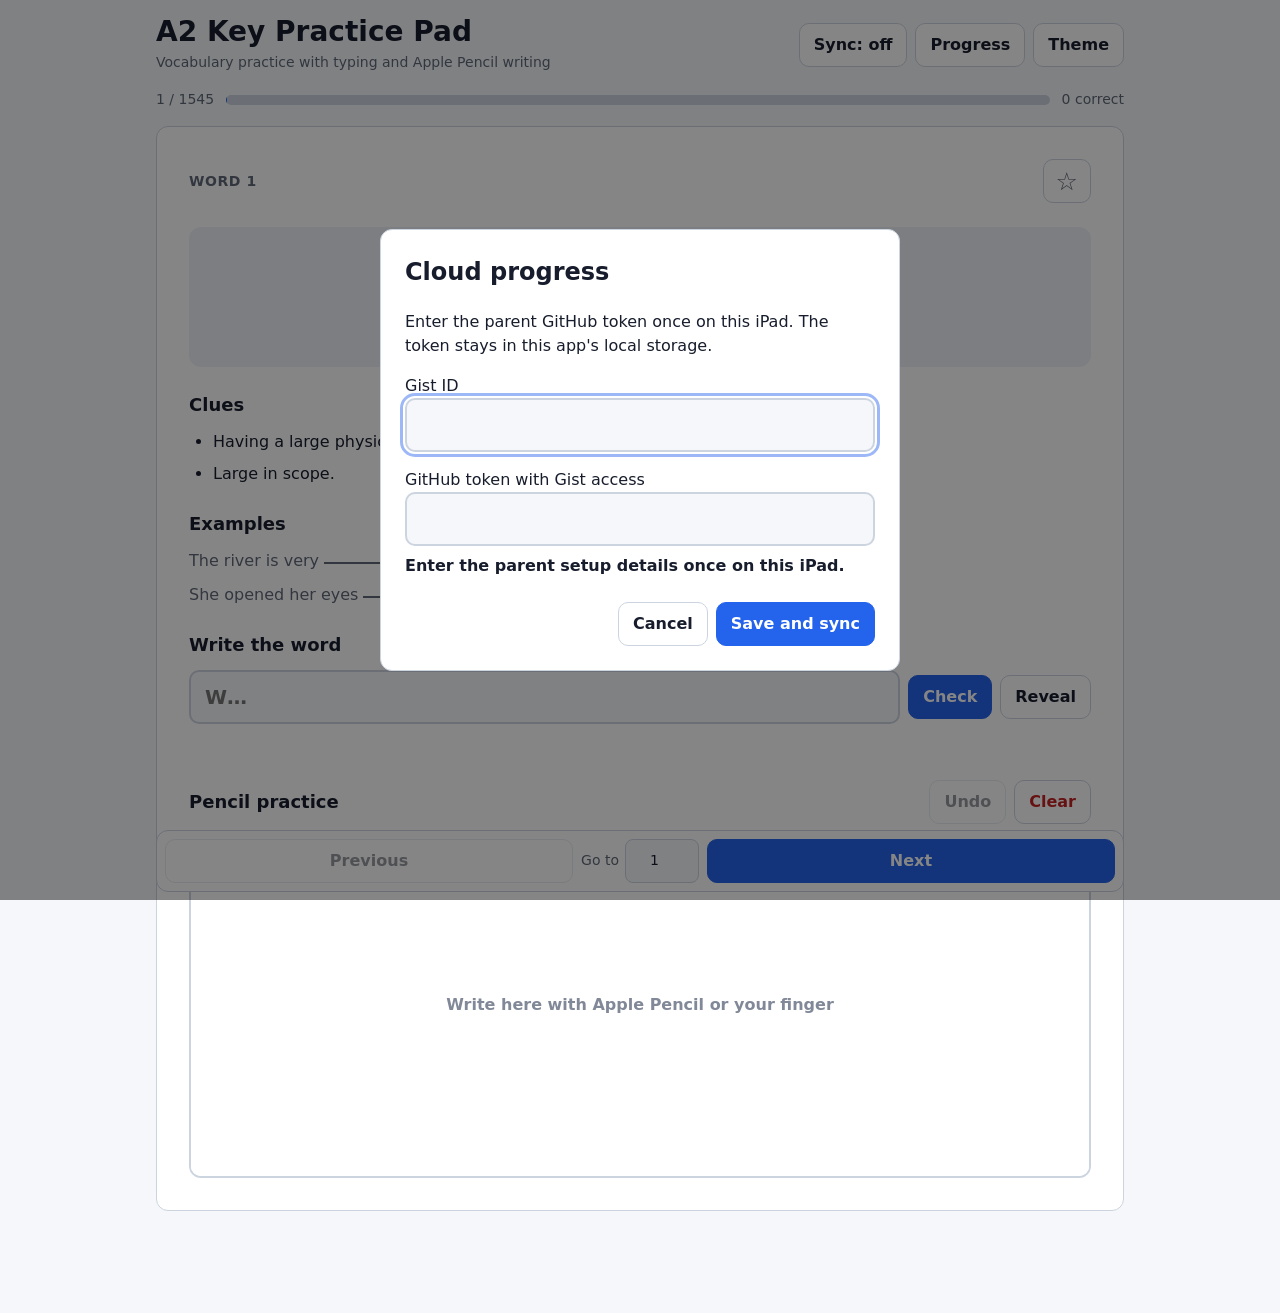
==== a2-key/index.html @ 8fa99a49 "publish: update A2 Key practice app Co-authored-by: Copilot <223556219+Copilot@users.noreply.github." ====
<!doctype html>
<html lang="en" data-theme="light">
<head>
<meta charset="utf-8">
<meta name="viewport" content="width=device-width,initial-scale=1,viewport-fit=cover,user-scalable=no">
<meta name="apple-mobile-web-app-capable" content="yes">
<meta name="apple-mobile-web-app-status-bar-style" content="default">
<meta name="apple-mobile-web-app-title" content="A2 Key Pad">
<meta name="theme-color" content="#2563eb">
<meta name="description" content="Touch-friendly A2 Key vocabulary practice with Apple Pencil writing.">
<link rel="apple-touch-icon" href="assets/icon-192.png">
<link rel="manifest" href="manifest.json">
<title>A2 Key Practice Pad</title>
<style>
:root{
  --bg:hsl(216 33% 97%);--surface:hsl(0 0% 100%);--soft:hsl(218 45% 95%);
  --border:hsl(217 24% 84%);--text:hsl(222 32% 13%);--muted:hsl(220 11% 42%);
  --accent:hsl(221 83% 53%);--accent-contrast:hsl(0 0% 100%);
  --good:hsl(142 64% 31%);--bad:hsl(0 70% 45%);--radius:12px;--space:8px;
  --font:system-ui,-apple-system,BlinkMacSystemFont,"Segoe UI",sans-serif;
}
[data-theme="dark"]{
  --bg:hsl(222 24% 8%);--surface:hsl(222 20% 12%);--soft:hsl(222 19% 16%);
  --border:hsl(222 14% 25%);--text:hsl(220 18% 94%);--muted:hsl(220 12% 68%);
  --accent:hsl(217 91% 65%);--accent-contrast:hsl(222 24% 8%);
  --good:hsl(142 65% 55%);--bad:hsl(0 85% 68%);
}
*{box-sizing:border-box}
html{height:100%;background:var(--bg)}
body{min-height:100%;margin:0;background:var(--bg);color:var(--text);font:16px/1.5 var(--font);
  -webkit-font-smoothing:antialiased;-webkit-tap-highlight-color:transparent}
button,input{font:inherit}
button{min-height:44px;border:1px solid var(--border);border-radius:10px;padding:8px 14px;
  background:var(--surface);color:var(--text);font-weight:650;cursor:pointer;touch-action:manipulation}
button:active{transform:translateY(1px)}
button:disabled{opacity:.45;cursor:not-allowed}
button.primary{border-color:var(--accent);background:var(--accent);color:var(--accent-contrast)}
button.quiet{background:transparent}
button.danger{color:var(--bad)}
button:focus-visible,input:focus-visible{outline:3px solid color-mix(in srgb,var(--accent) 45%,transparent);outline-offset:2px}
.app{width:min(100%,1000px);margin:0 auto;padding:calc(16px + env(safe-area-inset-top)) 16px calc(24px + env(safe-area-inset-bottom))}
.topbar{display:flex;align-items:center;justify-content:space-between;gap:16px;margin-bottom:16px}
.title h1{font-size:clamp(20px,4vw,28px);line-height:1.15;margin:0}
.title p{margin:4px 0 0;color:var(--muted);font-size:14px}
.toolbar{display:flex;gap:8px;flex-wrap:wrap;justify-content:flex-end}
.progress-row{display:grid;grid-template-columns:auto minmax(80px,1fr) auto;gap:12px;align-items:center;margin-bottom:16px}
.progress-track{height:10px;border-radius:999px;background:var(--border);overflow:hidden}
.progress-fill{height:100%;width:0;background:var(--accent);transition:width .18s ease}
.progress-label{font-variant-numeric:tabular-nums;color:var(--muted);font-size:14px;white-space:nowrap}
.sheet{background:var(--surface);border:1px solid var(--border);border-radius:var(--radius);padding:clamp(16px,4vw,32px)}
.sheet-head{display:flex;justify-content:space-between;align-items:center;gap:16px;margin-bottom:24px}
.eyebrow{margin:0;color:var(--muted);font-size:14px;font-weight:700;letter-spacing:.04em;text-transform:uppercase}
.star{font-size:25px;line-height:1;padding:6px 12px;color:var(--muted)}
.star.active{color:hsl(42 95% 48%)}
.scramble{padding:24px 16px;margin-bottom:24px;border-radius:var(--radius);background:var(--soft);text-align:center}
.scramble p{margin:0 0 8px;color:var(--muted)}
.letters{margin:0;color:var(--accent);font-size:clamp(28px,7vw,46px);line-height:1.3;font-weight:800;letter-spacing:.22em;overflow-wrap:anywhere}
.section{margin-top:24px}
.section h2{font-size:18px;margin:0 0 12px}
.clues{margin:0;padding-left:24px}
.clues li+li{margin-top:8px}
.examples{display:grid;gap:10px;color:var(--muted)}
.sentence{margin:0}
.blank{display:inline-block;min-width:96px;border-bottom:2px solid currentColor;transform:translateY(-2px)}
.answer-area{display:grid;grid-template-columns:minmax(0,1fr) auto auto;gap:8px;align-items:center}
.answer-input{width:100%;min-height:52px;border:2px solid var(--border);border-radius:10px;padding:10px 14px;
  background:var(--bg);color:var(--text);font-size:20px;font-weight:700;text-transform:none}
.answer-input.correct{border-color:var(--good)}
.answer-input.incorrect{border-color:var(--bad)}
.feedback{min-height:24px;margin:8px 0 0;font-weight:700}
.feedback.good{color:var(--good)}.feedback.bad{color:var(--bad)}
.writing-head{display:flex;justify-content:space-between;align-items:center;gap:16px;margin-bottom:8px}
.writing-head h2{margin:0}
.writing-tools{display:flex;gap:8px}
.canvas-wrap{position:relative;border:2px solid var(--border);border-radius:var(--radius);overflow:hidden;background:#fff}
#pad{display:block;width:100%;height:clamp(240px,38vh,380px);background:#fff;touch-action:none}
.canvas-hint{position:absolute;inset:50% auto auto 50%;transform:translate(-50%,-50%);color:hsl(220 10% 55%);
  pointer-events:none;text-align:center;font-weight:650}
.canvas-hint.hidden{display:none}
.nav{position:sticky;bottom:calc(8px + env(safe-area-inset-bottom));display:grid;grid-template-columns:1fr auto 1fr;
  gap:8px;margin-top:16px;padding:8px;border:1px solid var(--border);border-radius:var(--radius);background:var(--surface)}
.nav button:last-child{justify-self:stretch}.nav button:first-child{justify-self:stretch}
.page-jump{display:flex;align-items:center;gap:6px;color:var(--muted);font-size:14px}
.page-jump input{width:74px;min-height:44px;border:1px solid var(--border);border-radius:8px;padding:8px;text-align:center;
  background:var(--bg);color:var(--text);font-variant-numeric:tabular-nums}
.dialog{border:1px solid var(--border);border-radius:var(--radius);padding:24px;background:var(--surface);color:var(--text);max-width:520px;width:calc(100% - 32px)}
.dialog::backdrop{background:rgba(0,0,0,.48)}
.dialog h2{margin-top:0}.dialog-actions{display:flex;justify-content:flex-end;gap:8px;margin-top:24px}
.stats{display:grid;grid-template-columns:repeat(3,1fr);gap:8px}
.stat{padding:12px;border-radius:8px;background:var(--soft);text-align:center}.stat strong{display:block;font-size:24px}
.sr-only{position:absolute;width:1px;height:1px;padding:0;margin:-1px;overflow:hidden;clip:rect(0,0,0,0);white-space:nowrap;border:0}
@media(max-width:640px){
  .topbar{align-items:flex-start}.title p{display:none}.toolbar button{padding-inline:11px}
  .answer-area{grid-template-columns:1fr 1fr}.answer-input{grid-column:1/-1}
  .nav{grid-template-columns:1fr 1fr}.page-jump{grid-column:1/-1;grid-row:1;justify-content:center}
}
@media(prefers-reduced-motion:reduce){*{scroll-behavior:auto!important;transition:none!important}}
@media print{.toolbar,.nav,.writing-tools{display:none!important}.app{padding:0}.sheet{border:0}.canvas-wrap{break-inside:avoid}}
</style>
</head>
<body>
<div class="app">
  <header class="topbar">
    <div class="title">
      <h1>A2 Key Practice Pad</h1>
      <p>Vocabulary practice with typing and Apple Pencil writing</p>
    </div>
    <div class="toolbar">
      <button id="syncBtn" type="button">Sync: off</button>
      <button id="statsBtn" type="button">Progress</button>
      <button id="themeBtn" type="button" aria-label="Toggle color theme">Theme</button>
    </div>
  </header>

  <div class="progress-row" aria-label="Practice progress">
    <span class="progress-label" id="positionLabel">1 / 1</span>
    <div class="progress-track"><div class="progress-fill" id="progressFill"></div></div>
    <span class="progress-label" id="scoreLabel">0 correct</span>
  </div>

  <main class="sheet">
    <div class="sheet-head">
      <p class="eyebrow" id="wordLabel">Word 1</p>
      <button class="star quiet" id="starBtn" type="button" aria-label="Mark this word for review">☆</button>
    </div>

    <section class="scramble" aria-labelledby="scrambleHeading">
      <p id="scrambleHeading">Unscramble these letters</p>
      <div class="letters" id="letters"></div>
    </section>

    <section class="section" aria-labelledby="cluesHeading">
      <h2 id="cluesHeading">Clues</h2>
      <ul class="clues" id="clues"></ul>
    </section>

    <section class="section" aria-labelledby="examplesHeading">
      <h2 id="examplesHeading">Examples</h2>
      <div class="examples" id="examples"></div>
    </section>

    <section class="section" aria-labelledby="answerHeading">
      <h2 id="answerHeading">Write the word</h2>
      <div class="answer-area">
        <label class="sr-only" for="answerInput">Your answer</label>
        <input class="answer-input" id="answerInput" type="text" autocomplete="off" autocapitalize="none"
          spellcheck="false" enterkeyhint="done">
        <button class="primary" id="checkBtn" type="button">Check</button>
        <button id="revealBtn" type="button">Reveal</button>
      </div>
      <p class="feedback" id="feedback" role="status" aria-live="polite"></p>
    </section>

    <section class="section" aria-labelledby="writingHeading">
      <div class="writing-head">
        <h2 id="writingHeading">Pencil practice</h2>
        <div class="writing-tools">
          <button id="undoBtn" type="button">Undo</button>
          <button class="danger" id="clearBtn" type="button">Clear</button>
        </div>
      </div>
      <div class="canvas-wrap">
        <canvas id="pad"></canvas>
        <div class="canvas-hint" id="canvasHint">Write here with Apple Pencil or your finger</div>
      </div>
    </section>
  </main>

  <nav class="nav" aria-label="Question navigation">
    <button id="prevBtn" type="button">Previous</button>
    <label class="page-jump">Go to
      <input id="pageInput" type="number" inputmode="numeric" min="1">
    </label>
    <button class="primary" id="nextBtn" type="button">Next</button>
  </nav>
</div>

<dialog class="dialog" id="statsDialog">
  <h2>Your progress</h2>
  <div class="stats">
    <div class="stat"><strong id="attemptedStat">0</strong>attempted</div>
    <div class="stat"><strong id="correctStat">0</strong>correct</div>
    <div class="stat"><strong id="starredStat">0</strong>review</div>
  </div>
  <p>Answers and handwriting are saved only on this device.</p>
  <div class="dialog-actions">
    <button id="resetBtn" class="danger" type="button">Reset progress</button>
    <button id="closeStatsBtn" class="primary" type="button">Done</button>
  </div>
</dialog>

<dialog class="dialog" id="syncDialog">
  <h2>Cloud progress</h2>
  <p>Enter the parent GitHub token once on this iPad. The token stays in this app's local storage.</p>
  <label for="gistInput">Gist ID</label>
  <input class="answer-input" id="gistInput" type="text" autocomplete="off" spellcheck="false">
  <label for="tokenInput" style="display:block;margin-top:16px">GitHub token with Gist access</label>
  <input class="answer-input" id="tokenInput" type="password" autocomplete="off" spellcheck="false">
  <p class="feedback" id="syncMessage" role="status" aria-live="polite"></p>
  <div class="dialog-actions">
    <button id="closeSyncBtn" type="button">Cancel</button>
    <button id="saveSyncBtn" class="primary" type="button">Save and sync</button>
  </div>
</dialog>

<script>
"use strict";
const WORDS=[{"w":"wide","x":"DIEW","c":["Having a large physical extent from side to side.","Large in scope."],"s":["The river is very [___] here so we cannot swim across.","She opened her eyes [___] when she saw the surprise."]},{"w":"paint","x":"NIPTA","c":["The free-throw lane, construed with the.","A face card (king, queen, or jack)."],"s":["We are going to [___] my bedroom walls blue this weekend.","She likes to [___] pictures of animals and flowers at school."]},{"w":"rich","x":"HICR","c":["Wealthy: having a lot of money and possessions.","Having an intense fatty or sugary flavour."],"s":["The king in the story was very [___] and powerful.","She became [___] by working very hard every day."]},{"w":"health","x":"EALTHH","c":["The state of being free from physical or psychological disease, illness, or malfunction; wellness.","Physical condition."],"s":["Eating fruit and vegetables is good for your [___].","Exercise and sleep are important for your [___] every day."]},{"w":"gram","x":"RMAG","c":["A leguminous plant grown for its seeds, especially the chickpea.","The seeds of these plants."],"s":["The recipe needs two hundred [___] of sugar.","This letter weighs only one [___], so it is light."]},{"w":"working hours","x":"NOUWRIHKGORS","c":["A time period of sixty minutes; one twenty-fourth of a day.","A season, moment, or time."],"s":["The shop's [___] are from nine in the morning until five.","Dad's [___] changed so now he comes home earlier."]},{"w":"magazine","x":"ZAMNEAGI","c":["A non-academic periodical publication, generally consisting of sheets of paper folded in half and stapled at the fold.","An ammunition storehouse."],"s":["I like reading my favourite animal [___] every week.","There is a cool [___] about sports on the table."]},{"w":"week","x":"EEWK","c":["Any period of seven consecutive days.","A period of seven days beginning with Sunday or Monday."],"s":["There are seven days in one [___] from Monday to Sunday.","We are going on holiday for one [___] in August."]},{"w":"tree","x":"ERET","c":["A device used to hold or stretch a shoe open.","The structural frame of a saddle."],"s":["There is a big apple [___] in our garden.","The children love to climb the old [___] in the park."]},{"w":"bake","x":"KEAB","c":["The act of cooking food by baking.","(with person as subject) To cook (something) in an oven."],"s":["Let's [___] a chocolate cake for Grandma's birthday!","My dad loves to [___] bread every Sunday morning."]},{"w":"crocodile","x":"RCCOLDIOE","c":["A long line or procession of people (especially children) walking together.","To speak one's native language at an Esperanto-language gathering, rather than Esperanto."],"s":["We saw a big [___] at the zoo near the water.","The [___] opened its mouth and showed its sharp teeth."]},{"w":"cheap","x":"HAEPC","c":["Trade; traffic; chaffer; chaffering.","A market; marketplace."],"s":["These shoes were really [___] so I bought two pairs.","The food at that place is good and [___] too."]},{"w":"nothing","x":"NHIONTG","c":["Something trifling, or of no consequence or importance.","A nobody (insignificant person)."],"s":["There is [___] in the fridge for dinner tonight.","I have [___] to do this afternoon so let's play."]},{"w":"careful","x":"CFUALER","c":["Taking care; attentive to potential danger, error or harm; cautious.","Conscientious and painstaking; meticulous."],"s":["Be [___] with that hot cup of tea, please!","You need to be [___] when you use sharp scissors in class."]},{"w":"notebook","x":"KBOONTOE","c":["A book in which notes or memoranda are written."],"s":["I need a new [___] for my science class.","She drew a pretty flower in her [___] today."]},{"w":"last","x":"LSTA","c":["Final, ultimate, coming after all others of its kind.","Farthest of all from a given quality, character, or condition; most unlikely, or least preferable."],"s":["She was the [___] person to leave the classroom.","We went to the zoo [___] weekend with dad."]},{"w":"parent","x":"PETANR","c":["One of the two persons from whom one is immediately biologically descended; a mother or father.","A surrogate mother."],"s":["Each [___] should come to the school meeting on Thursday evening.","My [___] always helps me with my maths homework after dinner."]},{"w":"anybody","x":"BYODNAY","c":["Any one out of an indefinite number of persons; anyone; any person.","A person of some consideration or standing."],"s":["Is there [___] here who can speak French?","I don't think [___] saw me hide behind the tree."]},{"w":"table","x":"EALTB","c":["Furniture with a top surface to accommodate a variety of uses.","A two-dimensional presentation of data."],"s":["Please put the plates on the [___] for dinner.","We sat around the [___] and played a card game."]},{"w":"colour","x":"CRLUOO","c":["The spectral composition of visible light.","A subset thereof:."],"s":["What [___] do you want to paint your bedroom walls?","Red is my favourite [___] for shirts and hats."]},{"w":"meet","x":"EMTE","c":["The greatest lower bound, an operation between pairs of elements in a lattice, denoted by the symbol ∧.","An act of French kissing someone."],"s":["I am going to [___] my friends at the park.","It was nice to [___] you for the first time."]},{"w":"grandson","x":"GRNAODSN","c":["A son of one's child."],"s":["She is very proud of her [___] because he works hard.","The old man took his [___] fishing at the lake."]},{"w":"letter","x":"ERLTTE","c":["A symbol in an alphabet.","A written or printed communication, generally longer and more formal than a note."],"s":["I wrote a [___] to my pen friend in France.","There is a [___] for you on the kitchen table."]},{"w":"phone","x":"HOPNE","c":["A device for transmitting conversations and other sounds in real time across distances, now often a small portable unit also capable of running software etc.","To call (someone) using a telephone."],"s":["Can I use your [___] to call my mum after school?","I left my [___] at home and I need it for later."]},{"w":"a straight line","x":"AHLIATREGNITS","c":["Direction, path.","Lineament; feature; figure (of one's body)."],"s":["Please walk in [___] to the lunch hall.","The teacher asked us to stand in [___]."]},{"w":"history","x":"YITSRHO","c":["The aggregate of past events.","The branch of knowledge that studies the past; the assessment of notable events."],"s":["We are learning about kings and queens in [___] class.","I think [___] is the most interesting subject at school."]},{"w":"dr","x":"RD","c":["A person or firm that owes money; one in debt; one who owes a debt."],"s":["We went to see [___] Smith about my cough.","[___] Jones is a very kind doctor."]},{"w":"great","x":"TRGAE","c":["A person of major significance, accomplishment or acclaim.","The main division in a pipe organ, usually the loudest division."],"s":["We had a [___] time at the beach yesterday.","That was a [___] idea for the school project."]},{"w":"outdoors","x":"DSOUTROO","c":["(often preceded by \"the\") The environment outside of enclosed structures.","(often preceded by \"the\") The natural environment in the open air, countryside away from cities and buildings."],"s":["Children should play [___] more instead of watching television.","We love eating [___] when the weather is warm and sunny."]},{"w":"real","x":"ERLA","c":["(grammar) One of the three genders that the common gender can be separated into in the Scandinavian languages.","True, genuine, not merely nominal or apparent."],"s":["Is that a [___] diamond or a fake one?","The toy dog looks just like a [___] one."]},{"w":"teenager","x":"NGETAERE","c":["A person between 13 and 19 years of age; an adolescent."],"s":["My sister is a [___] and she is fifteen years old.","As a [___], he likes spending time with his friends."]},{"w":"alright","x":"TGLRHAI","c":["Good; in acceptable, if not excellent condition.","In good health, unharmed."],"s":["Is it [___] if I sit here next to you?","The food was [___] but not as good as Mum's."]},{"w":"menu","x":"ENUM","c":["The details of the food to be served at a banquet; a bill of fare.","A list of dishes offered in a restaurant."],"s":["Can I see the [___], please?","There are lots of pizzas on the [___] tonight."]},{"w":"business","x":"SSNSBIEU","c":["A specific commercial enterprise or establishment.","A person's occupation, work, or trade."],"s":["My uncle has his own small [___] selling fresh bread.","One day I want to start a [___] making computer games."]},{"w":"welcome","x":"MEWCLEO","c":["The utterance of such a greeting.","Kind reception of a guest or newcomer."],"s":["The teacher said [___] to all the new students today.","They put up a big [___] sign on the front door."]},{"w":"king","x":"KGIN","c":["A male monarch; a man who heads a monarchy. If it's an absolute monarchy, then he is the supreme ruler of his nation.","A powerful or majorly influential person."],"s":["The [___] lived in a big castle on the hill.","He dressed up as a [___] for the school play."]},{"w":"seem","x":"EEMS","c":["To appear; to look outwardly; to be perceived as."],"s":["You [___] very happy today, did something nice happen?","These questions [___] easy but they are quite hard."]},{"w":"further","x":"THEURRF","c":["To help forward; to assist.","To encourage growth; to support progress or growth of something; to promote."],"s":["The shop is a bit [___] down the road.","We need to walk [___] to find the park."]},{"w":"heart","x":"ERATH","c":["A muscular organ that pumps blood through the body, traditionally thought to be the seat of emotion.","Emotions, kindness, moral effort, or spirit in general."],"s":["My [___] beats faster when I run around the playground.","She drew a big red [___] on the Valentine card."]},{"w":"number","x":"MBRENU","c":["An abstract entity used to describe quantity.","A numeral: a symbol for a non-negative integer."],"s":["What is your phone [___] so I can call you?","Please write the [___] seven on the board."]},{"w":"beetle","x":"BETEEL","c":["To move away quickly, to scurry away.","To loom over; to extend or jut."],"s":["I found a small black [___] under a stone.","The [___] flew away when I tried to pick it up."]},{"w":"blanket","x":"AEBNTKL","c":["A heavy, loosely woven fabric, usually large and woollen, used for warmth while sleeping or resting.","A layer of anything."],"s":["It was cold, so I put another [___] on my bed.","The baby was sleeping under a soft warm [___] on the sofa."]},{"w":"digital camera","x":"ADCTAEGRMIILA","c":["An electronic, often battery-powered device for recording and storing photographs in digital format, especially on a flash card."],"s":["She took lots of photos with her new [___].","I got a [___] for my birthday and I love it."]},{"w":"new","x":"ENW","c":["A kind of light beer.","A naval cadet who has just embarked on training."],"s":["I got a [___] pair of trainers for my birthday.","There is a [___] student in our class this week."]},{"w":"ruler","x":"ELRUR","c":["A (usually rigid), flat, rectangular measuring or drawing device with graduations in units of measurement; a straightedge with markings.","A person who rules or governs; someone or something that exercises dominion or controlling power over others."],"s":["I used a [___] to draw a straight line.","Can I borrow your [___] to measure this paper?"]},{"w":"bathroom","x":"OBRTOHAM","c":["A room containing a shower and/or bathtub, and (typically but not necessarily) a toilet.","A lavatory: a room containing a toilet and (typically but not necessarily) a bathtub."],"s":["The [___] is at the end of the hall upstairs.","Please wash your hands in the [___] before dinner."]},{"w":"tortoise","x":"ESRITOTO","c":["Any of various land-dwelling reptiles, of the family Testudinidae or the order Testudines , whose body is enclosed in a shell (carapace plus plastron). The animal can withdraw its head and four legs partially into the shell, providing some protection from predators."],"s":["Our class has a pet [___] that moves very slowly.","The [___] won the race against the hare in the story."]},{"w":"fat","x":"ATF","c":["A specialized animal tissue with a high oil content, used for long-term storage of energy.","That part of an organization deemed wasteful."],"s":["Our cat is getting [___] because he eats too much.","The book was short but [___] with many thick pages."]},{"w":"company","x":"MYCANPO","c":["A team; a group of people who work together professionally.","A small group of birds or animals."],"s":["My dad works for a big [___] that makes computers.","It is nice to have [___] when you eat lunch."]},{"w":"postcard","x":"CSRADTOP","c":["A rectangular piece of thick paper or thin cardboard intended to be written on and mailed without an envelope. In the case of a picture postcard one side carries a picture or photograph.","To send a postcard to."],"s":["She sent me a [___] from her holiday in France.","I bought a [___] with a picture of the beach."]},{"w":"occupation","x":"UNOACOCITP","c":["The act, process or state of possessing a place.","The control of a country or region by a hostile army."],"s":["What is your dad's [___] and where does he work?","Her [___] is a teacher at a primary school."]},{"w":"as well","x":"LSEAWL","c":["In addition; also.","To the same effect."],"s":["I like football and I like tennis [___].","Can I have some juice [___], please?"]},{"w":"go out","x":"UOGOT","c":["To leave, especially a building.","To be eliminated from a competition."],"s":["Can I [___] and play with my friends today?","We like to [___] for pizza on Friday evenings."]},{"w":"get","x":"ETG","c":["Offspring.","A difficult return or block of a shot."],"s":["I need to [___] a new pencil from the shop.","Did you [___] my message this morning?"]},{"w":"south","x":"OTUSH","c":["The side of a church on the right hand of a person facing the altar."],"s":["Birds fly [___] when the winter weather comes.","The beach is to the [___] of our town."]},{"w":"job","x":"BJO","c":["An economic role for which a person is paid.","(in noun compounds) Plastic surgery."],"s":["Her mum has a [___] at the hospital.","Cleaning my room is my [___] every Saturday morning."]},{"w":"famous","x":"SOMFAU","c":["Well known.","In the public eye."],"s":["That singer is [___] all around the world.","Paris is [___] for the Eiffel Tower."]},{"w":"smoking","x":"GSMOINK","c":["To inhale and exhale the smoke from a burning cigarette, cigar, pipe, etc.","To inhale and exhale tobacco smoke."],"s":["[___] is very bad for your health.","There is no [___] allowed inside this building."]},{"w":"jam","x":"MAJ","c":["A difficult situation.","Blockage, congestion."],"s":["I like toast with strawberry [___] for breakfast.","Mum made some [___] from the fruit in our garden."]},{"w":"milk","x":"LIMK","c":["The ripe, undischarged spat of an oyster.","To express any liquid (from any creature)."],"s":["I drink a glass of [___] every morning.","Can you buy some [___] from the shop, please?"]},{"w":"leather","x":"EREHLAT","c":["A tough material produced from the skin of animals, by tanning or similar process, used e.g. for clothing.","A piece of the above used for polishing."],"s":["Dad has a brown [___] bag for his work papers.","She wore her cool [___] boots to the party."]},{"w":"exercise","x":"RIEESECX","c":["Any activity designed to develop or hone a skill or ability.","Activity intended to improve physical, or sometimes mental, strength and fitness."],"s":["Running is a good form of [___] for your body.","We do [___] every morning before class starts."]},{"w":"sport","x":"TORPS","c":["Any activity that uses physical exertion or skills competitively under a set of rules that is not based on aesthetics.","Something done for fun, regardless of its design or intended purpose."],"s":["Swimming is my favourite [___] in the summer.","What [___] do you like to play at school?"]},{"w":"happen","x":"NHEPPA","c":["To occur or take place.","(with infinitive) To do or occur by chance or unexpectedly."],"s":["What did [___] at school today after I left early?","Accidents can [___] if you do not pay attention."]},{"w":"poor thing/you","x":"YIRUHPNOOTGO","c":["(with \"the\") Those who have little or no possessions or money, taken as a group.","With no or few possessions or money, particularly in relation to contemporaries who do have them."],"s":["You fell off your bike? Oh, [___]!","[___]! I hope your arm feels better soon."]},{"w":"spare","x":"SRAPE","c":["The act of sparing; moderation; restraint.","Parsimony; frugal use."],"s":["Do you have a [___] pen I can use today?","I keep a [___] pair of shoes in my locker."]},{"w":"temperature","x":"AREERTMTUEP","c":["A measure of cold or heat, often measurable with a thermometer.","The state or condition of being tempered or moderated."],"s":["The [___] outside is very low today so wear a coat.","The nurse took my [___] when I felt sick."]},{"w":"surf","x":"RFUS","c":["Waves that break on an ocean shoreline.","The bottom of a drain."],"s":["We went to the beach to [___] the big waves.","My brother loves to [___] every weekend in summer."]},{"w":"outside","x":"OIESUTD","c":["The part of something that faces out; the outer surface.","The external appearance of someone or something."],"s":["The children are playing [___] in the garden right now.","It is very cold [___] so please wear your warm coat."]},{"w":"sports centre","x":"CSREERTOTPSN","c":["The point in the interior of a circle that is equidistant from all points on the circumference.","The point in the interior of a sphere that is equidistant from all points on the circumference."],"s":["We go swimming at the [___] every Saturday morning.","The new [___] has a big pool and a gym."]},{"w":"guide","x":"DEUIG","c":["Any marking or object that catches the eye to provide quick reference.","A spirit believed to speak through a medium."],"s":["The [___] showed us around the old castle in town.","Our [___] told us interesting facts about the animals at the zoo."]},{"w":"heavy","x":"VHYEA","c":["A villain or bad guy; the one responsible for evil or aggressive acts.","A doorman, bouncer or bodyguard."],"s":["This bag is too [___] for me to carry alone.","The [___] box was full of books from the library."]},{"w":"details","x":"ESIATDL","c":["Something small enough to escape casual notice.","The small things that can escape casual notice."],"s":["Please write your [___] on this form.","I need more [___] about the school trip next week."]},{"w":"team","x":"MATE","c":["A set of draught animals, such as two horses in front of a carriage.","Any group of people involved in the same activity, especially sports or work."],"s":["I play for the school football [___] every week.","Our [___] won the game by three points."]},{"w":"discover","x":"VROCSIDE","c":["To find or learn something for the first time.","To remove the cover from; to uncover (a head, building etc.)."],"s":["Scientists want to [___] new types of animals in the sea.","I was excited to [___] a secret path in the forest."]},{"w":"underground","x":"NDGUEUORNDR","c":["A rapid transit system, regardless of the elevation of its right of way.","Regions beneath the surface of the earth, both natural (eg. caves) and man-made (eg. mines)."],"s":["We took the [___] to get to the city centre.","The [___] is the fastest way to travel in London."]},{"w":"police officer","x":"OEOFRLFIPCICE","c":["A peace officer and member of a police force, i.e. policeman or policewoman."],"s":["The [___] showed us how to cross the road safely.","A [___] came to our school to talk about safety."]},{"w":"upload","x":"OPALDU","c":["Such a file transfer.","To transfer data to a computer on a network, especially to a server on the Internet."],"s":["I need to [___] my photos to the school website.","Can you [___] the video so everyone can watch it?"]},{"w":"square","x":"RUQAES","c":["A polygon with four sides of equal length and four right angles; an equilateral rectangle; a regular quadrilateral.","An L- or T-shaped tool used to place objects or draw lines at right angles."],"s":["Draw a [___] with four equal sides on your paper.","We met our friends in the town [___] after lunch."]},{"w":"left-hand","x":"EAFTLDHN","c":["Of, relating to, or located on the left.","Designed for use by the left hand."],"s":["The shop is on the [___] side of the street.","Open the [___] drawer to find your clean socks."]},{"w":"poster","x":"ORETPS","c":["A picture of a celebrity, an event etc., intended to be attached to a wall.","An advertisement to be posted on a pole, wall etc. to advertise something."],"s":["There is a big [___] of a cat on my wall.","We made a [___] about healthy food for class."]},{"w":"blackboard","x":"ABCRKADLOB","c":["A large flat surface, finished with black slate or a similar material, that can be written upon with chalk and subsequently erased; a chalkboard."],"s":["The teacher wrote the answer on the [___].","Please clean the [___] before the next lesson."]},{"w":"success","x":"SUCSECS","c":["The achievement of one's aim or goal.","Financial profitability."],"s":["Hard work is the key to [___] in anything you do.","The school play was a big [___] and everyone loved it."]},{"w":"site","x":"SEIT","c":["Sorrow, grief.","The place where anything is fixed; situation; local position."],"s":["We visited a famous historical [___] on our trip.","This is a good [___] to build a new playground."]},{"w":"low","x":"OLW","c":["The minimum value attained by some quantity within a specified period.","A depressed mood or situation."],"s":["The plane was flying very [___] over the houses.","The water in the river was very [___] this summer."]},{"w":"variety","x":"VERYTIA","c":["The quality of being varied; diversity.","A specific variation of something."],"s":["The shop sells a wide [___] of ice cream flavours.","There is a great [___] of books in the library."]},{"w":"dark","x":"ADRK","c":["Having an absolute or (more often) relative lack of light.","(of colour) Dull or deeper in hue; not bright or light."],"s":["It gets [___] very early in the winter.","I am a little afraid of the [___] at night."]},{"w":"sister","x":"SETIRS","c":["A daughter of the same parents as another person; a female sibling.","A female member of a religious order; especially one devoted to more active service; (informally) a nun."],"s":["My [___] and I like to play together after school.","Her little [___] is only five years old."]},{"w":"document","x":"MDCEONUT","c":["Any material substance on which the information is represented by writing.","A file that contains text."],"s":["Please save the [___] on your computer before you close it.","I printed the [___] and gave it to my teacher."]},{"w":"gift","x":"TFIG","c":["Something given to another voluntarily, without charge.","A talent or natural ability."],"s":["She gave me a lovely [___] for my birthday.","I wrapped the [___] in pretty paper."]},{"w":"pay","x":"AYP","c":["Money given in return for work; salary or wages.","To give money or other compensation to in exchange for goods or services."],"s":["How much did you [___] for your new pair of trainers?","I need to [___] for my lunch at the school canteen."]},{"w":"supermarket","x":"PERAMSUKERT","c":["A large self-service store that sells groceries and, usually, medications, household goods and/or clothing.","A chain of such stores."],"s":["Mum goes to the [___] every Saturday to buy food.","The [___] near our house has a great bakery section."]},{"w":"difference","x":"FDIEECRFEN","c":["The quality of being different.","A characteristic of something that makes it different from something else."],"s":["Can you spot the [___] between these two pictures?","There is a big [___] between cats and dogs."]},{"w":"carefully","x":"YFUAELLCR","c":["Sorrowfully.","With care; attentively, circumspectly."],"s":["She [___] carried the eggs from the shop to the kitchen.","Please write your name [___] at the top of the test paper."]},{"w":"excuse","x":"CUEXSE","c":["Explanation designed to avoid or alleviate guilt or negative judgment; a plea offered in extenuation of a fault.","(with preceding negative adjective, especially sorry, poor or lame) An example of something that is substandard or of inferior quality."],"s":["Please [___] me, can I sit here?","He always has an [___] for being late."]},{"w":"video game","x":"VEIEAOGMD","c":["A type of game existing as and controlled by software, usually run by a video game console or a computer, played on a video terminal or television screen, and controlled by a paddle, joystick, joypad, mouse, or keyboard."],"s":["He got a new [___] for his birthday last week.","We like to play this [___] together after school."]},{"w":"carpet","x":"CTRAPE","c":["A fabric used as a complete floor covering.","Any of a number of moths in the geometrid subfamily Larentiinae."],"s":["We have a soft blue [___] in the living room.","The cat likes to sleep on the warm [___]."]},{"w":"everywhere","x":"VEREEWHRYE","c":["In or to all locations under discussion.","In or to a few or more locations."],"s":["I looked [___] but I could not find my keys.","There were flowers [___] in the garden."]},{"w":"pity","x":"YPIT","c":["A feeling of sympathy at the misfortune or suffering of someone or something.","Something regrettable."],"s":["What a [___] that we missed the bus!","It is a [___] you cannot come to the picnic."]},{"w":"weekday","x":"WKDYEEA","c":["A day of the week except those which form the weekend; that is:.","Any day of the week (Monday through Sunday)."],"s":["I go to school every [___] but not at the weekend.","The pool is very quiet on a [___] morning."]},{"w":"tidy up","x":"YDPITU","c":["To make clean. In particular to make satisfactorily neat. Usually used to describe the straightening-out of a small room or small space."],"s":["We need to [___] the classroom before we go home.","Can you [___] your toys before dinner, please?"]},{"w":"sort","x":"OSRT","c":["A general type.","Manner; form of being or acting."],"s":["What [___] of music do you like to listen to?","Can you help me [___] these books by colour?"]},{"w":"dinner","x":"NNEDIR","c":["A midday meal (in a context in which the evening meal is called supper or tea).","The main meal of the day, often eaten in the evening."],"s":["What time do you usually have [___] at home?","We are having chicken and rice for [___] tonight."]},{"w":"deliver","x":"ERDEIVL","c":["To set free from restraint or danger.","(process) To do with birth."],"s":["They will [___] the new sofa to our house tomorrow.","The postman comes to [___] letters every morning."]},{"w":"noise","x":"ONIES","c":["Various sounds, usually unwanted or unpleasant.","Sound or signal generated by random fluctuations."],"s":["What was that strange [___] outside the window?","Please do not make so much [___] in the library."]},{"w":"donkey","x":"NODYKE","c":["A domestic animal, Equus asinus asinus, similar to a horse.","A stubborn person."],"s":["We saw a friendly [___] at the farm yesterday.","The [___] carried bags up the mountain path slowly."]},{"w":"wife","x":"WEIF","c":["A married woman, especially in relation to her spouse.","The female of a pair of mated animals."],"s":["My uncle and his [___] live in a house near the park.","The teacher told us about his [___] and their two children."]},{"w":"luckily","x":"CLKUYLI","c":["In a lucky manner; by good fortune; fortunately."],"s":["[___] it stopped raining before our sports day started.","I forgot my lunch but [___] my friend shared hers."]},{"w":"classroom","x":"RLMAOCSOS","c":["A room, often in a school, where classes take place."],"s":["Our [___] has a big white board on the wall.","Please keep the [___] clean and tidy after lunch."]},{"w":"suppose","x":"OSPEPUS","c":["To take for granted; to conclude, with less than absolute supporting data; to believe.","To theorize or hypothesize."],"s":["I [___] we can go to the park after lunch.","Do you [___] it will rain tomorrow?"]},{"w":"swimming","x":"MWIISGMN","c":["The act or art of sustaining and propelling the body in water.","The state of being dizzy or in vertigo."],"s":["We go [___] every Saturday morning at the pool.","She is really good at [___] and won a medal."]},{"w":"countryside","x":"DTROYNICESU","c":["A rural area, or the rural part of a larger area.","A rural landscape."],"s":["We went for a long walk in the [___] last Sunday.","The [___] is full of green fields and pretty flowers."]},{"w":"loud","x":"LDOU","c":["High-quality marijuana.","(of a sound) Of great intensity."],"s":["The music was too [___] so I covered my ears.","Please don't talk in such a [___] voice in class."]},{"w":"battery","x":"ERABTTY","c":["The infliction of unlawful physical violence on a person, legally distinguished from assault, which includes the threat of impending violence.","A coordinated group of artillery weapons."],"s":["My toy car stopped because the [___] is flat.","We need a new [___] for the TV remote control."]},{"w":"fridge","x":"IDRFGE","c":["A refrigerator.","To place inside of a refrigerator."],"s":["Put the milk back in the [___] when you finish.","There is some cheese in the [___] for your sandwich."]},{"w":"space","x":"PACES","c":["(heading) Of time.","(heading) Unlimited or generalized extent, physical or otherwise."],"s":["There is not enough [___] in my room for a desk.","I would love to travel to [___] one day."]},{"w":"family","x":"IMLYFA","c":["A (close-knit) group of people related by blood, friendship, marriage, law, or custom, especially if they live or work together.","Lineage, especially an honorable one."],"s":["My [___] goes to the beach every summer.","She has a big [___] with three brothers and two sisters."]},{"w":"hand","x":"AHND","c":["The part of the forelimb below the forearm or wrist in a human, and the corresponding part in many other animals.","In linear measurement:."],"s":["She held my [___] when we crossed the busy road.","Please raise your [___] if you know the answer."]},{"w":"luggage","x":"ELGGGUA","c":["The bags and other containers that hold a traveller's belongings.","The contents of such containers."],"s":["We put all our [___] in the car before the trip.","Don't forget to pick up your [___] at the airport."]},{"w":"fishing","x":"SNHIFGI","c":["The act of catching fish.","The act of catching other forms of seafood, separately or together with fish."],"s":["Dad and I went [___] by the river on Saturday.","You need a rod and some bait to go [___]."]},{"w":"saturday","x":"AYADURTS","c":["The sixth day of the week, part of the weekend.","This day comes after Friday and many children have no school."],"s":["We always go swimming on [___] mornings.","There is a big party at school next [___]."]},{"w":"plus","x":"LSUP","c":["A positive quantity.","An asset or useful addition."],"s":["Two [___] three is five.","You need a pen [___] a notebook for class."]},{"w":"surprised","x":"DPRSEISRU","c":["To cause (someone) to feel unusually alarmed or delighted by something unexpected.","To do something to (a person) that they are not expecting, as a surprise."],"s":["I was really [___] to see my old friend at school.","She looked [___] when she opened the present."]},{"w":"healthy","x":"HEHYLTA","c":["Enjoying health and vigor of body, mind, or spirit: well.","Conducive to health."],"s":["She eats lots of fruit because she wants to be [___].","A [___] breakfast gives you energy for the whole morning."]},{"w":"capital","x":"TPALAIC","c":["Already-produced durable goods available for use as a factor of production, such as steam shovels (equipment) and office buildings (structures).","Money and wealth. The means to acquire goods and services, especially in a non-barter system."],"s":["London is the [___] of England and a very big city.","Do you know what the [___] of France is called?"]},{"w":"area","x":"RAEA","c":["A measure of the extent of a surface; it is measured in square units.","A particular geographic region."],"s":["There is a big play [___] behind the school building.","We live in a quiet [___] with lots of trees."]},{"w":"get on","x":"GNTEO","c":["To board or mount (something), especially a vehicle.","To be successful."],"s":["Let's [___] the train before it leaves the station.","She helped the little boy [___] the horse."]},{"w":"party","x":"PRATY","c":["A person or group of people constituting a particular side in a contract or legal action.","A group of people forming one side in a given dispute, contest etc."],"s":["Are you coming to my birthday [___] next Saturday afternoon?","We had a great [___] with music, games and lots of cake."]},{"w":"park","x":"KPAR","c":["An area of land set aside for environment preservation or recreation.","A wide, flat-bottomed valley in a mountainous region."],"s":["We go to the [___] every Sunday to play football together.","There is a lovely [___] near our house with a pond."]},{"w":"wednesday","x":"DWSADYNEE","c":["The third day of the working week, in the middle.","This day comes after Tuesday and before Thursday."],"s":["We have art class every [___] morning at school.","She goes to dance practice on [___] after lunch."]},{"w":"pull","x":"LPUL","c":["An attractive force which causes motion towards the source.","Something in one's favour in a comparison or a contest; an advantage; means of influencing."],"s":["You need to [___] the door to open it.","The dog tried to [___] me down the street."]},{"w":"windsurfing","x":"IWNIGRNSUDF","c":["To ride a surfboard that has an attached sail."],"s":["We tried [___] at the beach and it was really fun.","He goes [___] every weekend when the weather is good."]},{"w":"grandma","x":"ANAMGRD","c":["Grandmother."],"s":["My [___] makes the best chocolate cake in the world.","We are going to stay at [___]'s house this weekend."]},{"w":"reading","x":"RNAGEID","c":["To look at and interpret letters or other information that is written.","To speak aloud words or other information that is written. Often construed with a to phrase or an indirect object."],"s":["She enjoys [___] books about animals and nature.","[___] is my favourite thing to do on rainy days."]},{"w":"entrance","x":"RNATNECE","c":["The action of entering, or going in.","The act of taking possession, as of property, or of office."],"s":["We met our friends at the [___] of the museum.","The [___] to the park is next to the big tree."]},{"w":"ice skating","x":"ITCEINGAKS","c":["The act, or the sport, of skating on ice."],"s":["We went [___] at the rink and it was so much fun.","I fell down three times when I tried [___] for the first time."]},{"w":"businessman","x":"SAINBUSMNSE","c":["A man in business, one who works at a commercial institution."],"s":["My dad is a [___] who works in an office.","The [___] was wearing a suit and carrying a bag."]},{"w":"journey","x":"URJYONE","c":["A set amount of travelling, seen as a single unit; a discrete trip, a voyage.","A day's travelling; the distance travelled in a day."],"s":["The [___] to grandma's house takes about two hours.","We had a long [___] by train to the city."]},{"w":"come back","x":"OECMCKAB","c":["To return to a place.","To return to one's possession, especially of memories."],"s":["I will [___] home before it gets dark outside.","When did your dad [___] from his trip to Spain?"]},{"w":"lift","x":"TILF","c":["The act of transporting someone in a vehicle; a ride; a trip.","Mechanical device for vertically transporting goods or people between floors in a building; an elevator."],"s":["Can you help me [___] this heavy box upstairs?","We took the [___] to the fifth floor of the building."]},{"w":"fur","x":"RUF","c":["The hairy coat of various mammal species, especially when fine, soft and thick.","The hairy skin of an animal processed into clothing for humans."],"s":["The cat has soft white [___] on its belly.","I like to touch the rabbit's warm [___]."]},{"w":"dear","x":"ERAD","c":["A very kind, loving person.","A beloved person."],"s":["She is a very [___] friend to me.","I started my letter with [___] Grandma."]},{"w":"answer","x":"WNREAS","c":["A response or reply; something said or done in reaction to a statement or question.","A solution to a problem."],"s":["Please put up your hand if you know the [___].","I didn't [___] the last question on the test."]},{"w":"foot","x":"FTOO","c":["A biological structure found in many animals that is used for locomotion and that is frequently a separate organ at the terminal part of the leg.","(often used attributively) Travel by walking."],"s":["I hurt my [___] when I kicked the ball too hard.","She put one [___] in the water to check the temperature."]},{"w":"tourist","x":"SROUITT","c":["Someone who travels for pleasure rather than for business.","One who visits a place or attends a social event out of curiosity, wanting to watch without commitment or involvement."],"s":["The city is full of [___] visitors in the summer.","As a [___], she took photos of everything she saw."]},{"w":"good-looking","x":"NOOLGDIGOOK","c":["Physically attractive (of a person)."],"s":["Everyone thinks the new boy is very [___].","That is a really [___] jacket you are wearing."]},{"w":"map","x":"APM","c":["A visual representation of an area, whether real or imaginary.","A graphical representation of the relationships between objects, components or themes."],"s":["We used a [___] to find the way to the beach.","Can you show me the park on this [___]?"]},{"w":"good evening","x":"EVNDIGNOEGO","c":["Used as a greeting in the evening."],"s":["[___], everyone! Welcome to the school concert tonight.","The waiter said [___] when we entered the restaurant."]},{"w":"post","x":"PSOT","c":["A stud; a two-by-four.","A pole in a battery."],"s":["I need to [___] this letter to my grandma.","Did the [___] come this morning?"]},{"w":"discuss","x":"IDSSCUS","c":["To converse or debate concerning a particular topic.","To communicate, tell, or disclose (information, a message, etc.)."],"s":["We need to [___] our plans for the school trip.","Let's sit down and [___] what to do next."]},{"w":"shower","x":"WROHSE","c":["A brief fall of precipitation (spell of rain, or a similar fall of snow, sleet, or cascade).","A device for bathing by which water is made to fall on the body from a height, either from a tank or by the action of a pump."],"s":["I always take a [___] after playing football.","A quick [___] of rain fell while we were outside."]},{"w":"crowded","x":"WDDRCEO","c":["To press forward; to advance by pushing.","To press together or collect in numbers."],"s":["The bus was very [___] so we had to stand.","The shopping centre is always [___] on Saturdays."]},{"w":"friend","x":"IEDRFN","c":["A person other than a family member, spouse or lover whose company one enjoys and towards whom one feels affection.","An associate who provides assistance."],"s":["My best [___] lives in the house next to mine.","She made a new [___] on the first day of school."]},{"w":"plan","x":"LNPA","c":["A set of intended actions, usually mutually related, through which one expects to achieve a goal.","A method; a way of procedure; a custom."],"s":["What is your [___] for the weekend?","We need to [___] our trip to the beach."]},{"w":"melon","x":"MEONL","c":["Any of various plants of the family Cucurbitaceae grown for food, generally not including the cucumber.","The fruit of such plants."],"s":["We had cold [___] for dessert on a hot day.","Can you cut the [___] into small pieces, please?"]},{"w":"yellow","x":"OWLLEY","c":["The colour of gold, butter, or a lemon; the colour obtained by mixing green and red light, or by subtracting blue from white light.","One of the colour balls used in snooker, with a value of 2 points."],"s":["She picked some pretty [___] flowers from the garden.","The little bird had bright [___] feathers on its wings."]},{"w":"opposite","x":"PEOIPSOT","c":["An opponent.","An antonym."],"s":["The park is on the [___] side of the street.","Hot is the [___] of cold in English class."]},{"w":"first prize","x":"SZEPTIRRFI","c":["That which is taken from another; something captured; a thing seized by force, stratagem, or superior power.","Anything captured by a belligerent using the rights of war; especially, property captured at sea in virtue of the rights of war, as a vessel."],"s":["She won [___] in the painting competition at school.","The team got [___] for the best science project."]},{"w":"hip hop","x":"HOIPPH","c":["A short jump.","A jump on one leg."],"s":["She loves to dance to [___] music with her friends.","They played a cool [___] song at the school disco."]},{"w":"all right/alright","x":"RGLRAHTIIGHALLT","c":["(with a possessive pronoun) Everything that one is capable of.","The totality of one's possessions."],"s":["Don't worry, everything will be [___] in the end.","Are you [___] after falling off your bike?"]},{"w":"look","x":"OOKL","c":["To use your eyes to see something.","To turn your eyes towards something so you can see it."],"s":["Come and [___] at the rainbow in the sky!","[___] at this picture I drew in art class today."]},{"w":"panda","x":"NPADA","c":["The red panda (Ailurus fulgens), a small raccoon-like animal of northeast Asia with reddish fur and a long, ringed tail.","Short for giant panda."],"s":["The baby [___] at the zoo is very cute and fluffy.","A [___] eats bamboo leaves for most of the day."]},{"w":"leave","x":"EAEVL","c":["To have a consequence or remnant.","To depart; to separate from."],"s":["We need to [___] the house by eight o'clock.","Don't [___] your toys on the floor like that."]},{"w":"pick up","x":"UIKPPC","c":["To lift; to grasp and raise.","To collect an object, especially in passing."],"s":["Mum will [___] me from school at three thirty today.","Please [___] your toys from the floor before dinner time."]},{"w":"equipment","x":"TPQEIMUNE","c":["The act of equipping, or the state of being equipped, as for a voyage or expedition.","Whatever is used in equipping something or someone, for example things needed for an expedition or voyage."],"s":["We need to bring our sports [___] to school tomorrow.","The science lab has lots of special [___] in it."]},{"w":"supper","x":"PUSERP","c":["Food consumed before going to bed.","Any meal eaten in the evening; dinner eaten in the evening, rather than at noon."],"s":["We always have [___] at seven o'clock in the evening.","Mum made pasta and salad for [___] tonight."]},{"w":"flat","x":"TLAF","c":["An area of level ground.","(in the plural) A type of ladies' shoes with very low heels."],"s":["They live in a small [___] near the city centre.","The road was long and [___] with no hills at all."]},{"w":"cooking","x":"NIGOOCK","c":["To prepare (food) for eating by heating it, often by combining it with other ingredients.","To prepare (unspecified) food for eating by heating it, often by combining it with other ingredients."],"s":["I love [___] with my grandmother on Sunday afternoons.","[___] is my favourite thing to do at the weekend."]},{"w":"decide","x":"CEDDIE","c":["To resolve (a contest, problem, dispute, etc.); to choose, determine, or settle.","To make a judgment, especially after deliberation."],"s":["I cannot [___] which ice cream flavour I want.","Let's [___] what game to play after lunch."]},{"w":"wash","x":"WSHA","c":["A lotion or other liquid with medicinal or hygienic properties.","A smooth and translucent painting created using a paintbrush holding a large amount of solvent and a small amount of paint."],"s":["Please [___] your hands before you sit down to eat.","I need to [___] my hair because it is really dirty."]},{"w":"kit","x":"ITK","c":["A circular wooden vessel, made of hooped staves.","A collection of items forming the equipment of a soldier, carried in a knapsack."],"s":["Don't forget your football [___] for practice today.","She got a painting [___] for her birthday present."]},{"w":"receipt","x":"CRETEIP","c":["The act of receiving, or the fact of having been received.","The fact of having received a blow, injury etc."],"s":["Keep the [___] in case you want to return it.","The shop gave me a [___] after I paid."]},{"w":"pale","x":"ALPE","c":["To become insignificant.","Light in color."],"s":["You look very [___] today so maybe you should rest.","She chose a [___] pink colour for her new bedroom walls."]},{"w":"corner","x":"OERRNC","c":["The point where two converging lines meet; an angle, either external or internal.","An edge or extremity; the part farthest from the center; hence, any quarter or part, or the direction in which it lies."],"s":["The bookshop is just around the [___] on the left.","I sat in the [___] of the room reading my book."]},{"w":"advert","x":"ATDRVE","c":["To take notice, to pay attention (to).","To turn attention to, to take notice of (something)."],"s":["I saw an [___] for a new game on my tablet.","The [___] on the bus showed a picture of a zoo."]},{"w":"bank","x":"NABK","c":["An institution where one can place and borrow money and take care of financial affairs.","A branch office of such an institution."],"s":["Mum went to the [___] to get some money today.","The [___] is next to the supermarket on the high street."]},{"w":"surprising","x":"GPSIIRUSRN","c":["To cause (someone) to feel unusually alarmed or delighted by something unexpected.","To do something to (a person) that they are not expecting, as a surprise."],"s":["It was [___] to find snow in April.","The end of the film was very [___]."]},{"w":"photography","x":"HHTAOPYOPGR","c":["The art and technology of producing images on photosensitive surfaces, and its digital counterpart.","The occupation of taking (and often printing) photographs."],"s":["I am learning [___] and how to take better pictures now.","[___] is my favourite hobby because I love taking photos."]},{"w":"island","x":"ILDNAS","c":["A contiguous area of land, smaller than a continent, totally surrounded by water.","An entity surrounded by other entities that are very different from itself."],"s":["We took a boat to a small [___] nearby.","The [___] had beautiful beaches and tall palm trees."]},{"w":"teacher","x":"ATEECRH","c":["A person who teaches, especially one employed in a school.","The index finger; the forefinger."],"s":["Our [___] gave us a fun project to do.","She wants to be a [___] when she grows up."]},{"w":"neighbour","x":"HUBINREOG","c":["One who is near in sympathy or confidence.","A fellow human being."],"s":["Our [___] has a very friendly dog called Max.","The [___] next door gave us some cake yesterday."]},{"w":"technology","x":"GNOOETHCYL","c":["The organization of knowledge for practical purposes.","All the different and usable technologies developed by a culture or people."],"s":["We use [___] every day at school and at home.","The museum has a cool room about science and [___]."]},{"w":"first of all","x":"TFRSLOFALI","c":["(sequence) Firstly; before anything else."],"s":["[___], let me introduce myself to the class.","[___], wash your hands before you start cooking."]},{"w":"business person","x":"BROISSPNSEENSU","c":["An individual; usually a human being.","The physical body of a being seen as distinct from the mind, character, etc."],"s":["A good [___] knows how to talk to people.","She wants to become a successful [___] one day."]},{"w":"beginner","x":"EINGERNB","c":["Someone who is just starting at something, or has only recently started.","Someone who sets something in motion."],"s":["This swimming class is for [___] learners only.","I am a [___] at playing the guitar."]},{"w":"fit","x":"TFI","c":["Conformity of elements one to another.","Measure of how well a particular commercial execution captures the character or values of a brand."],"s":["These shoes don't [___] me because they are too small.","He plays sport every day to stay [___] and healthy."]},{"w":"campsite","x":"SITCMEPA","c":["A place where a tent may be or is pitched."],"s":["The [___] had a playground and a small shop for food.","We put up our tent at the [___] near the river."]},{"w":"tiger","x":"REIGT","c":["Panthera tigris, a large predatory mammal of the cat family, indigenous to Asia.","A representation of a large mythological cat, used on a coat of arms."],"s":["We saw a big [___] at the zoo with orange stripes.","The [___] is one of the most beautiful wild animals."]},{"w":"actually","x":"LATUAYCL","c":["(modal) In act or in fact; really; in truth; positively."],"s":["I [___] like doing maths — it can be fun!","He looks young, but he is [___] twelve years old."]},{"w":"attractive","x":"VACITRATET","c":["Causing attraction; having the quality of attracting by inherent force.","Having the power of charming or alluring by agreeable qualities; enticing."],"s":["The town has many [___] old buildings to visit.","That is a very [___] dress you are wearing today."]},{"w":"octopus","x":"POSUTOC","c":["The flesh of these marine molluscs eaten as food.","An organization that has many powerful branches controlled from the centre."],"s":["An [___] has eight long arms to catch its food.","We saw a big [___] at the aquarium yesterday."]},{"w":"bottom","x":"OMBOTT","c":["The lowest part of anything.","Character, reliability, staying power, dignity, integrity or sound judgment."],"s":["The toy fell to the [___] of the swimming pool.","Write your name at the [___] of the page, please."]},{"w":"skateboarding","x":"GSRTKANAIOEDB","c":["To use a skateboard.","The act of riding on a skateboard."],"s":["Tom goes [___] with his friends after school.","I think [___] is a really fun sport."]},{"w":"headache","x":"HEHCAAED","c":["A pain or ache in the head.","A nuisance or unpleasant problem."],"s":["I have a bad [___] so I need to rest.","She got a [___] from reading in the dark room."]},{"w":"large","x":"REAGL","c":["An old musical note, equal to two longas, four breves, or eight semibreves.","Liberality, generosity."],"s":["They live in a [___] house with a big garden.","Would you like a [___] or small piece of cake?"]},{"w":"because of","x":"UAFSECEOB","c":["On account of; due to, for the purpose of."],"s":["The game was cancelled [___] the heavy rain.","We were late [___] the traffic on the road."]},{"w":"tennis player","x":"AESPLNRTENIY","c":["One that plays.","One who is playful; one without serious aims; an idler; a trifler."],"s":["He wants to be a famous [___] one day.","The [___] hit the ball over the net perfectly."]},{"w":"pound","x":"DNOUP","c":["The symbol # (octothorpe, hash).","The unit of currency used in the United Kingdom and its dependencies. It is divided into 100 pence."],"s":["This book costs only one [___] at the shop.","I found a [___] coin on the ground today."]},{"w":"fog","x":"OGF","c":["A thick cloud that forms near the ground; the obscurity of such a cloud.","A mist or film clouding a surface."],"s":["There was thick [___] this morning and we could not see.","The [___] made it hard to drive to school."]},{"w":"spoon","x":"SNOOP","c":["An implement for eating or serving; a scooped utensil whose long handle is straight, in contrast to a ladle.","A wooden-headed golf club with moderate loft, similar to the modern three wood."],"s":["Please put a [___] next to each bowl on the table.","He used a big [___] to eat his soup."]},{"w":"trip","x":"TIPR","c":["A journey; an excursion or jaunt.","A stumble or misstep."],"s":["Our class is going on a [___] to the zoo tomorrow.","We had a great [___] to the seaside last weekend."]},{"w":"wish","x":"WIHS","c":["A desire, hope, or longing for something or for something to happen.","An expression of such a desire, often connected with ideas of magic and supernatural power."],"s":["I [___] I could have a puppy for my birthday.","Close your eyes and make a [___] before you blow out the candles."]},{"w":"wow","x":"OWW","c":["Anything exceptionally surprising, unbelievable, outstanding, etc.","To amaze or awe."],"s":["[___], that is a really cool drawing you made today!","[___], look at how many stars are in the sky tonight!"]},{"w":"buy","x":"YUB","c":["Something which is bought; a purchase.","To obtain (something) in exchange for money or goods."],"s":["I want to [___] a present for my friend's birthday party.","Mum went to the market to [___] some fresh fruit today."]},{"w":"shut","x":"THSU","c":["Narrow; confined.","At a little distance; near."],"s":["Please [___] the door when you leave the room.","I [___] my eyes and tried to go to sleep."]},{"w":"difficult","x":"CIUFFTLID","c":["Hard, not easy, requiring much effort.","(often of a person, or a horse, etc) Hard to manage, uncooperative, troublesome."],"s":["This maths question is very [___] for me.","Learning to ride a bike is [___] at first."]},{"w":"line","x":"IENL","c":["A path through two or more points (compare ‘segment’); a continuous mark, including as made by a pen; any path, curved or straight.","A rope, cord, string, or thread, of any thickness."],"s":["Please stand in a [___] and wait for your turn.","Draw a straight [___] under your name on the page."]},{"w":"bathtub","x":"AUBTTBH","c":["A large container for holding water in which a person may bathe (take a bath)."],"s":["The [___] is full of warm water and bubbles.","My little brother loves playing with toys in the [___]."]},{"w":"alone","x":"ELONA","c":["By oneself, solitary.","Apart from, or exclusive of, others."],"s":["She likes to sit [___] and read in her room.","He walked home [___] after the party ended."]},{"w":"chilli","x":"HILCLI","c":["The pungent, spicy fresh or dried fruit of any of several cultivated varieties of capsicum peppers, used in cooking.","Powdered chili pepper, used as a spice or flavouring in cooking."],"s":["This [___] sauce is very hot and spicy.","Mum added some [___] to make the food taste stronger."]},{"w":"fantastic","x":"TINASCTAF","c":["A fanciful or whimsical person.","Existing in or constructed from fantasy; of or relating to fantasy; fanciful."],"s":["The school play was absolutely [___] last night.","What a [___] idea for a birthday party!"]},{"w":"aged","x":"AEGD","c":["To cause to grow old; to impart the characteristics of age to.","To postpone an action that would extinguish something, as a debt."],"s":["The class is for children [___] eight to twelve.","My grandmother is [___] seventy-five and still very active."]},{"w":"cartoon","x":"ACRTONO","c":["A humorous drawing, often with a caption, or a strip of such drawings.","A drawing satirising current public figures."],"s":["My favourite [___] is the one about the funny talking animals.","We watched a [___] on TV after we finished our homework."]},{"w":"biology","x":"OIOYBGL","c":["The study of all life or living matter.","The living organisms of a particular region."],"s":["We are learning about plants in our [___] class.","My favourite subject at school is [___]."]},{"w":"horse","x":"SOEHR","c":["Any of several animals related to Equus ferus caballus.","Equipment with legs."],"s":["She rides her [___] every weekend at the farm near town.","The [___] ran fast across the green field in the morning."]},{"w":"ad","x":"DA","c":["To, toward."],"s":["I saw a funny [___] for ice cream on TV.","There was an [___] for a new toy in the magazine."]},{"w":"helicopter","x":"CEEOHLPIRT","c":["A powered troweling machine with spinning blades used to spread concrete.","The winged fruit of certain trees, such as ash, elm, and maple."],"s":["We saw a [___] flying over the city this morning.","The [___] landed on the roof of the big hospital."]},{"w":"maybe","x":"YEABM","c":["Something that is possibly true.","An answer that shows neither agreement nor disagreement."],"s":["[___] we can go swimming after school today.","I am not sure, but [___] it will rain tomorrow."]},{"w":"jumper","x":"UEMRPJ","c":["Someone or something that jumps, e.g. a participant in a jumping event in track or skiing.","A person who attempts suicide by jumping from a great height."],"s":["Wear a warm [___] because it is very cold.","She wore her favourite red [___] to school today."]},{"w":"listen","x":"SITLEN","c":["To pay attention to a sound or speech.","To expect or wait for a sound, such as a signal."],"s":["Please [___] carefully to what the teacher is saying.","I like to [___] to music before I go to sleep."]},{"w":"surfboard","x":"ODRSUBARF","c":["A shaped waterproof plank, usually made of wood or foam and reinforced plastic, used to surf on waves."],"s":["Dad bought me a new [___] for my birthday.","She carried her [___] down to the water."]},{"w":"red","x":"ERD","c":["A revolutionary socialist or (most commonly) a Communist; (usually capitalized) a Bolshevik, a supporter of the Bolsheviks in the Russian Civil War.","An Amerind."],"s":["The boy wore a bright [___] hat to school.","We picked some [___] apples from the tree."]},{"w":"hello","x":"OLHLE","c":["A greeting (salutation) said when meeting someone or acknowledging someone’s arrival or presence.","A greeting used when answering the telephone."],"s":["She said [___] and smiled when she walked into the room.","I always say [___] to my neighbours in the morning."]},{"w":"gallery","x":"ELGYRAL","c":["An institution, building, or room for the exhibition and conservation of works of art.","An establishment that buys, sells, and displays works of art."],"s":["We saw beautiful paintings at the art [___].","The [___] has a new show this week."]},{"w":"duck","x":"UCKD","c":["To quickly lower the head or body in order to prevent it from being struck by something.","To quickly lower (the head) in order to prevent it from being struck by something."],"s":["We fed the [___] some bread at the lake today.","A little yellow [___] was swimming across the pond."]},{"w":"title","x":"TLEIT","c":["Legal right to ownership of a property; a deed or other certificate proving this.","In canon law, that by which a beneficiary holds a benefice."],"s":["What is the [___] of the book you are reading?","Write a [___] at the top of your story."]},{"w":"september","x":"EMBTEREPS","c":["The ninth month of the year.","This month is when many children go back to school after summer."],"s":["School starts again in [___] after the summer holidays.","My birthday is on the tenth of [___]."]},{"w":"bread","x":"DERAB","c":["A foodstuff made by baking dough made from cereals.","Food; sustenance; support of life, in general."],"s":["Can you buy a loaf of [___] from the shop, please?","I like [___] with butter and jam for breakfast every morning."]},{"w":"railway","x":"AAILRYW","c":["A transport system using rails used to move passengers or goods.","A track, consisting of parallel rails, over which wheeled vehicles such as trains may travel."],"s":["The [___] goes through the mountains to the coast.","We live near a [___] and can hear the trains."]},{"w":"lazy","x":"YAZL","c":["Sloth (animal).","Unwilling to do work or make an effort; disinclined to exertion."],"s":["The [___] cat slept on the sofa all day long.","Don't be [___] and come help me tidy the room."]},{"w":"young","x":"UOGYN","c":["(possibly nonstandard) An individual offspring; a single recently born or hatched organism.","In the early part of growth or life; born not long ago."],"s":["My little brother is too [___] to go to school yet.","The [___] puppy played with the ball all day long."]},{"w":"project","x":"EORPCJT","c":["A planned endeavor, usually with a specific goal and accomplished in several steps or stages.","(usually in the plural) An urban low-income housing building."],"s":["We are doing a [___] about animals at school.","My science [___] is about how plants grow."]},{"w":"love","x":"VOEL","c":["Strong affection.","A term of friendly address, regardless of feelings."],"s":["I [___] playing with my friends at the park.","She will always [___] her family more than anything."]},{"w":"horrible","x":"LRBIEOHR","c":["A thing that causes horror; a terrifying thing, particularly a prospective bad consequence asserted as likely to result from an act.","Causing horror; terrible; shocking."],"s":["The weather was [___] so we stayed inside all day.","That soup tasted [___] because it had too much salt."]},{"w":"newspaper","x":"PWSERANPE","c":["A publication, usually published daily or weekly and usually printed on cheap, low-quality paper, containing news and other articles."],"s":["Grandpa reads the [___] every morning with his coffee.","I saw a photo of our school in the [___]."]},{"w":"relax","x":"RLXAE","c":["To calm down.","To make something loose."],"s":["After school, I like to [___] and watch television.","Let's sit down and [___] for a few minutes."]},{"w":"armchair","x":"HRRMAACI","c":["A chair with supports for the arms or elbows.","To create based on theory or general knowledge rather than data."],"s":["Grandpa likes to read his book in the big [___].","The cat is sleeping on the soft [___] again."]},{"w":"nervous","x":"NVOESRU","c":["Of sinews and tendons.","Of nerves."],"s":["I always feel [___] before a big test at school.","She was very [___] about speaking in front of the class."]},{"w":"moment","x":"MOENTM","c":["A brief, unspecified amount of time.","The smallest portion of time; an instant."],"s":["Wait a [___], I am almost ready to go!","That was the best [___] of the whole day."]},{"w":"picnic","x":"NCIICP","c":["An informal social gathering, usually in a natural outdoor setting, to which the participants bring their own food and drink.","The meal eaten at such a gathering."],"s":["We had a lovely [___] in the park with sandwiches and juice.","Let's go for a [___] by the lake this weekend."]},{"w":"serve","x":"ESVRE","c":["An act of putting the ball or shuttlecock in play in various games.","A portion of food or drink, a serving."],"s":["It is your turn to [___] the ball in tennis.","The waiter will [___] our food in a few minutes."]},{"w":"washing-up","x":"ISAWHUPNG","c":["The act of washing dishes etc; dishwashing.","Of or relating to washing dishes."],"s":["It is my turn to do the [___] after dinner tonight.","Can you help me with the [___] before we watch TV?"]},{"w":"one","x":"EON","c":["The digit or figure 1.","The neutral element with respect to multiplication in a ring."],"s":["I only have [___] brother and no sisters at all.","Can I have [___] more biscuit before bedtime please?"]},{"w":"collect","x":"CLLCOTE","c":["To gather together; amass.","To get; particularly, get from someone."],"s":["I like to [___] stamps from different countries around the world.","Mum will [___] us from school at half past three."]},{"w":"motorbike","x":"BEKMIRTOO","c":["A motorcycle.","A small and light motorcycle."],"s":["My uncle rides his [___] to work every day.","We heard a loud [___] go past the house."]},{"w":"sleep","x":"PLESE","c":["To rest in a state of reduced consciousness.","(of a spinning top or yo-yo) To spin on its axis with no other perceptible motion."],"s":["I need to [___] early because I have a test tomorrow.","The baby will [___] for about two hours after lunch."]},{"w":"soap","x":"AOPS","c":["A metallic salt derived from a fatty acid.","Flattery or excessively complacent conversation."],"s":["Please use [___] when you wash your hands.","This [___] smells like strawberries and is very nice."]},{"w":"plant","x":"NPLTA","c":["Now specifically, a multicellular eukaryote that includes chloroplasts in its cells, which have a cell wall.","A factory or other industrial or institutional building or facility."],"s":["I helped my mum [___] some flowers in the garden.","This [___] needs water and sunlight to grow."]},{"w":"bring back","x":"RCABNBGKI","c":["To fetch something.","To cause someone to remember something from the past."],"s":["Please [___] my book when you are finished reading it.","Don't forget to [___] the plates from the garden after lunch."]},{"w":"player","x":"RAYLEP","c":["One that plays.","One who is playful; one without serious aims; an idler; a trifler."],"s":["He is the best [___] on the school team.","Every [___] on the team worked very hard today."]},{"w":"text","x":"XTET","c":["A writing consisting of multiple glyphs, characters, symbols or sentences.","A book, tome or other set of writings."],"s":["I will send you a [___] when I get to school.","She got a [___] from her friend about the party."]},{"w":"matter","x":"AMTERT","c":["Substance, material.","A condition, subject or affair, especially one of concern."],"s":["What is the [___] with your leg?","It does not [___] if we are a little late."]},{"w":"blood","x":"OODLB","c":["One of the four humours in the human body.","The sap or juice which flows in or from plants."],"s":["I cut my finger and a little [___] came out.","The doctor took some [___] from my arm to test it."]},{"w":"give back","x":"GKCBAEVI","c":["The rear of the body, especially the part between the neck and the end of the spine and opposite the chest and belly.","That which is farthest away from the front."],"s":["Please [___] my pen when you are finished.","You must [___] the library books on Friday."]},{"w":"purse","x":"UEPRS","c":["A small bag for carrying money.","A handbag (small bag usually used by women for carrying various small personal items)."],"s":["Mum keeps her money in a small brown [___].","She took some coins out of her [___]."]},{"w":"disco","x":"OIDCS","c":["(slightly obsolete) A nightclub where dancing takes place."],"s":["Our school is having a [___] on Friday night.","We danced all night at the [___] with our friends."]},{"w":"wait","x":"IATW","c":["An ambush.","One who watches; a watchman."],"s":["Please [___] here while I go and get my bag.","We had to [___] twenty minutes for the next bus."]},{"w":"june","x":"UNEJ","c":["The sixth month of the year.","This summer month comes after May and before July."],"s":["School finishes at the end of [___] this year.","My sister was born in [___] two years ago."]},{"w":"look at","x":"LTKAOO","c":["To direct your eyes towards something or someone.","To turn and watch something carefully."],"s":["Please [___] the board and copy the new words.","She likes to [___] the stars on clear nights."]},{"w":"fast food","x":"ASDFTOFO","c":["Food that is served quickly, often standardized and pre-prepared.","A type of food that is quickly made, but of low nutritional value; junk food."],"s":["We sometimes eat [___] like burgers on busy days.","Eating too much [___] is not good for your health."]},{"w":"schoolchild","x":"HCOHDLSLOIC","c":["A young person attending school or of an age to attend school."],"s":["Every [___] in our class passed the test.","A [___] should always bring their books to class."]},{"w":"rice","x":"ECIR","c":["Cereal plants, Oryza sativa of the grass family whose seeds are used as food.","A specific variety of this plant."],"s":["We had chicken and [___] for dinner last night.","My grandma cooks the best [___] in the world."]},{"w":"golden","x":"LGONDE","c":["Kyphosus vaigiensis, a fish found in southeast Asia.","Made of, or relating to, gold."],"s":["The leaves turn [___] in autumn every year.","We have a big [___] dog called Sunny."]},{"w":"next","x":"XENT","c":["The one that follows after this one.","Nearest in place or position, having nothing similar intervening; adjoining."],"s":["The [___] bus comes in about ten minutes.","I am excited about what happens in the [___] chapter."]},{"w":"dish","x":"DHSI","c":["A vessel such as a plate for holding or serving food, often flat with a depressed region in the middle.","The contents of such a vessel."],"s":["This pasta [___] is my favourite thing to eat.","Please put each [___] in the sink after you finish."]},{"w":"different","x":"TEFENDFIR","c":["Not the same; exhibiting a difference.","Various, assorted, diverse."],"s":["We all like [___] kinds of music in my family.","These two shirts look the same but they are [___]."]},{"w":"instrument","x":"RITTUSEMNN","c":["A device used to produce music.","A means or agency for achieving an effect."],"s":["The guitar is my favourite musical [___].","She wants to learn to play a new [___]."]},{"w":"surfboarding","x":"RBSIORAFNGDU","c":["To use a surfboard; to surf."],"s":["We went [___] at the beach last Saturday.","He started [___] when he was ten years old."]},{"w":"badminton","x":"MBNNOTAID","c":["A cooling summer drink made with claret, sugar and soda water."],"s":["We play [___] in the garden when the weather is nice.","She won the [___] match against her older sister."]},{"w":"kick","x":"KKCI","c":["A hit or strike with the leg, foot or knee.","The action of swinging a foot or leg."],"s":["He can [___] the ball really far across the field.","Don't [___] the door when you are angry."]},{"w":"nearly","x":"NEAYLR","c":["With great scrutiny; carefully.","With close relation; intimately."],"s":["I have [___] finished my homework for today.","We are [___] there, just five more minutes!"]},{"w":"busy","x":"YUBS","c":["A police officer.","To rush somebody."],"s":["I cannot play right now because I am very [___] with homework.","The shop was really [___] because it was a Saturday morning."]},{"w":"cream","x":"MERAC","c":["The butterfat/milkfat part of milk which rises to the top; this part when separated from the remainder.","The best part of something."],"s":["Would you like some [___] on top of your strawberries?","I put sun [___] on my arms before going to the beach."]},{"w":"price","x":"ECRPI","c":["The cost required to gain possession of something.","The cost of an action or deed."],"s":["The [___] of this toy is ten pounds.","What is the [___] of a ticket to the show?"]},{"w":"swimming pool","x":"MWILONIPSOGM","c":["A pool of water used for swimming, usually one which has been artificially constructed."],"s":["There is a big [___] behind our hotel.","The [___] is closed today because of the storm."]},{"w":"quite","x":"IEUQT","c":["(heading) To the greatest extent or degree; completely, entirely.","(heading) In a fully justified sense; truly, perfectly, actually."],"s":["The film was [___] good but a bit too long.","I am [___] tired after playing all day."]},{"w":"lovely","x":"OLYELV","c":["Term of fond address.","Beautiful; charming; very pleasing in form, looks, tone, or manner."],"s":["What a [___] sunny day to go to the beach!","Your new dress looks really [___] on you today."]},{"w":"laugh","x":"UAHGL","c":["Something that provokes mirth or scorn.","A fun person."],"s":["That funny joke made everyone [___] out loud in class.","I love to hear my baby brother [___] happily."]},{"w":"desert","x":"ESREDT","c":["(usually in the plural) That which is deserved or merited; a just punishment or reward.","A barren area of land or desolate terrain, especially one with little water or vegetation; a wasteland."],"s":["A [___] is a very hot and dry place.","Camels can walk across the [___] for many days."]},{"w":"assistant","x":"ASISTASTN","c":["Someone who is present; a bystander, a witness.","A person who assists or helps someone else."],"s":["The shop [___] helped me find the right size.","Mr Brown has a new [___] who answers the phone."]},{"w":"open","x":"ONPE","c":["Not closed.","Not physically drawn together, closed, folded or contracted; extended."],"s":["Please [___] the window because it is very hot in here.","The shop is [___] from nine in the morning until six."]},{"w":"in front of","x":"ORNOFFTIN","c":["At or near the front part of (something).","Located before, ahead of, previous to (someone or something)."],"s":["The bus stop is [___] the supermarket on the main road.","She stood [___] the class and gave a short presentation."]},{"w":"download","x":"ODNOLDWA","c":["A file transfer to the local computer.","A file that has been, or will be transferred in this way."],"s":["You can [___] the song from the internet for free.","It takes a few minutes to [___] the game."]},{"w":"bowl","x":"BWLO","c":["A roughly hemispherical container used to hold, mix or present food, such as salad, fruit or soup, or other items.","The round hollow part of anything."],"s":["I had a big [___] of cereal for breakfast this morning.","Put the fruit in the [___] on the kitchen table, please."]},{"w":"market","x":"EMRAKT","c":["A gathering of people for the purchase and sale of merchandise at a set time, often periodic.","City square or other fairly spacious site where traders set up stalls and buyers browse the merchandise."],"s":["We buy fresh fruit at the [___] every Saturday.","The [___] near our house sells flowers and vegetables."]},{"w":"anyway","x":"WYYAAN","c":["Regardless; anyhow.","Used to indicate that a statement explains or supports a previous statement. See anyhow and at least."],"s":["It was raining, but we went outside [___].","I'm not hungry, but I'll have some cake [___]."]},{"w":"password","x":"WSRADSPO","c":["A word used to gain admittance or to gain access to information; watchword.","A string of characters used to log in to a computer or network, to access a level in a video game, etc."],"s":["I forgot my [___] and cannot log in to my account.","You need a [___] to use the school computer every day."]},{"w":"time","x":"IMTE","c":["The inevitable progression into the future with the passing of present and past events.","The measurement under some system of region of day or moment."],"s":["What [___] does the film start this evening?","We had a great [___] at the birthday party."]},{"w":"performance","x":"FNCRAPMOEER","c":["The act of performing; carrying into execution or action; execution; achievement; accomplishment; representation by action.","A live show or concert."],"s":["The dance [___] at school was really wonderful and exciting.","We enjoyed the [___] and clapped our hands at the end."]},{"w":"begin","x":"BIGEN","c":["To start, to initiate or take the first step into something.","To be in the first stage of some situation."],"s":["The show will [___] at seven o'clock tonight.","Let's [___] the game before it gets dark outside."]},{"w":"walk","x":"KLWA","c":["Of an object, to go missing or be stolen.","To allow a batter to reach base by pitching four balls."],"s":["Let us go for a [___] in the park after lunch.","I [___] to school every day with my older sister."]},{"w":"thin","x":"TNIH","c":["A loss or tearing of paper from the back of a stamp, although not sufficient to create a complete hole.","To dilute."],"s":["The cat is very [___] and needs more food.","She cut the bread into [___] pieces for the sandwiches."]},{"w":"visit","x":"STIIV","c":["A meeting with a doctor at their surgery or the doctor's at one's home.","To habitually go to (someone in distress, sickness etc.) to comfort them. (Now generally merged into later senses, below.)."],"s":["We are going to [___] our cousins this weekend.","I would love to [___] Japan one day with my family."]},{"w":"memory","x":"MEYMRO","c":["The ability of the brain to record information or impressions with the facility of recalling them later at will.","A record of a thing or an event stored and available for later use by the organism."],"s":["I have a good [___] for people's names.","That holiday is my best [___] from last year."]},{"w":"ago","x":"GOA","c":["Gone; gone by; gone away; passed; passed away.","Nearly gone; dead (used in Devonshire at the turn of the 19th century)."],"s":["We moved to this city three years [___].","I finished reading that book two days [___]."]},{"w":"dancer","x":"DREACN","c":["A person who dances, usually as a job or profession.","A stripper."],"s":["My sister wants to be a [___] when she grows up.","The [___] on stage moved so beautifully."]},{"w":"including","x":"NCIDGLIUN","c":["To bring into a group, class, set, or total as a (new) part or member.","To contain, as parts of a whole; to comprehend."],"s":["Everyone came to the party, [___] my best friend from school.","We visited many cities, [___] Paris and Rome on our holiday."]},{"w":"sink","x":"NSKI","c":["A basin used for holding water for washing.","A drain for carrying off wastewater."],"s":["Please wash your hands in the [___] before dinner.","The kitchen [___] is full of dirty dishes."]},{"w":"goat","x":"AGOT","c":["A mammal, Capra aegagrus hircus, and similar species of the genus Capra.","A lecherous man."],"s":["The farmer has a big white [___] on the hill.","We fed the baby [___] at the farm today."]},{"w":"address","x":"DRSDAES","c":["Direction.","Preparation."],"s":["Write your home [___] on the top of the letter.","Do you know the [___] of the new sports centre?"]},{"w":"indoors","x":"SIRNOOD","c":["The interior of a building; the space inside buildings generally.","In or into a building."],"s":["Let us stay [___] today because the weather is too cold.","The children played [___] when the storm started in the afternoon."]},{"w":"usual","x":"UULAS","c":["The typical state of something, or something that is typical.","A specific good or service (e.g. a drink) that someone typically orders."],"s":["We met at the [___] place outside the school gate.","She had her [___] breakfast of toast and orange juice."]},{"w":"speaker","x":"KPEERSA","c":["One who speaks.","The chair or presiding officer of certain legislative bodies, such as the U.K. House of Commons or the U.S. House of Representatives."],"s":["The music from the [___] is too loud for me.","We bought a new [___] for the classroom computer."]},{"w":"middle","x":"LDEIDM","c":["A centre, midpoint.","The part between the beginning and the end."],"s":["I sat in the [___] of the classroom today.","There is a big tree in the [___] of the garden."]},{"w":"put on","x":"UONTP","c":["To don (clothing, equipment or the like).","To fool, kid, deceive."],"s":["It is cold outside, so [___] your jacket.","She will [___] her new shoes for the party."]},{"w":"cut","x":"TUC","c":["A share or portion.","A batsman's shot played with a swinging motion of the bat, to hit the ball backward of point."],"s":["Be careful not to [___] your finger with those sharp scissors.","Dad helped me [___] the paper into small pieces for art."]},{"w":"guy","x":"YGU","c":["An effigy of a man burned on a bonfire on the anniversary of the Gunpowder Plot (5th November).","A person of eccentric appearance or dress; a \"fright\"."],"s":["That [___] over there is my new friend from school.","He seems like a really nice [___] to hang out with."]},{"w":"printer","x":"RPITNER","c":["One who makes prints.","The operator of a printing press, or the owner of a printing business."],"s":["The [___] has run out of paper again.","We bought a new [___] for the school office."]},{"w":"goal","x":"AOLG","c":["A result that one is attempting to achieve.","In many sports, an area into which the players attempt to put an object."],"s":["He scored the winning [___] in the last minute.","My [___] is to read twenty books this year."]},{"w":"earn","x":"RNEA","c":["To gain (success, reward, recognition) through applied effort or work.","To receive payment for work."],"s":["She wants to [___] some money by washing cars.","I help at the shop to [___] extra pocket money."]},{"w":"question","x":"TSQINEOU","c":["A sentence, phrase or word which asks for information, reply or response; an interrogative.","A subject or topic for consideration or investigation."],"s":["Can I ask you a [___] about the homework?","The teacher asked a difficult [___] in the test."]},{"w":"sock","x":"SCKO","c":["A knitted or woven covering for the foot.","A shoe worn by Greco-Roman comedy actors."],"s":["I can only find one [___] this morning.","He put on a clean [___] on each foot."]},{"w":"garlic","x":"AIRLCG","c":["A plant, Allium sativum, related to the onion, having a pungent bulb much used in cooking."],"s":["This pasta sauce has lots of [___] in it.","Can you smell the [___] cooking in the kitchen?"]},{"w":"birth","x":"TBRIH","c":["The process of childbearing; the beginning of life.","A beginning or start; a point of origin."],"s":["Please write your date of [___] on the form.","The [___] of the baby made everyone very happy."]},{"w":"journalist","x":"SAIROUTJLN","c":["The keeper of a personal journal, who writes in it regularly.","One whose occupation is journalism, originally only writing in the printed press."],"s":["The [___] asked the footballer lots of questions.","She wants to be a [___] and write for newspapers."]},{"w":"take","x":"AETK","c":["The or an act of taking.","An interpretation or view, opinion or assessment; perspective."],"s":["Please [___] your bag with you when you leave.","I need to [___] my dog for a walk."]},{"w":"except","x":"PXCETE","c":["To exclude; to specify as being an exception.","To take exception, to object (to or against)."],"s":["Everyone went to the park [___] Tom.","I like all fruits [___] bananas."]},{"w":"empty","x":"METYP","c":["Of a river, duct, etc: to drain or flow toward an ultimate destination.","Devoid of content; containing nothing or nobody; vacant."],"s":["The bottle is [___] so we need to buy more water.","The classroom was [___] because everyone went outside."]},{"w":"score","x":"ERCSO","c":["The total number of goals, points, runs, etc. earned by a participant in a game.","The number of points accrued by each of the participants in a game, expressed as a ratio or a series of numbers."],"s":["What was the final [___] of the football game?","I need to [___] one more goal to win."]},{"w":"frog","x":"GROF","c":["A small tailless amphibian of the order Anura that typically hops.","The depression in the upper face of a pressed or handmade clay brick."],"s":["We saw a green [___] jumping near the pond.","The [___] sat on a big leaf in the water."]},{"w":"back","x":"CKBA","c":["The rear of the body, especially the part between the neck and the end of the spine and opposite the chest and belly.","That which is farthest away from the front."],"s":["I'll be [___] in five minutes — wait here for me.","She sat at the [___] of the classroom near the window."]},{"w":"name","x":"ANEM","c":["Any nounal word or phrase which indicates a particular person, place, class, or thing.","Reputation."],"s":["What is the [___] of your new pet dog?","Please write your [___] at the top of the page."]},{"w":"trouble","x":"RTOBULE","c":["A distressing or dangerous situation.","A difficulty, problem, condition, or action contributing to such a situation."],"s":["He got into [___] for talking in class again.","If you need help, don't be afraid to ask for [___]."]},{"w":"change","x":"AEGNCH","c":["The process of becoming different.","Balance of money returned from the sum paid after deducting the price of a purchase."],"s":["I need to [___] my clothes before dinner.","Can you [___] the TV channel to something funny?"]},{"w":"software","x":"WEAFROST","c":["Encoded computer instructions, usually modifiable (unless stored in some form of unalterable memory such as ROM).","The human beings involved in warfare, as opposed to hardware such as weapons and vehicles."],"s":["We need to put new [___] on the school computers.","This [___] helps me learn maths at home."]},{"w":"a film show","x":"LSMHFAIOW","c":["An exhibition of items.","An agricultural show."],"s":["There is [___] at the school hall on Friday night.","We are going to [___] for my birthday this year."]},{"w":"certainly","x":"NEYLTRCAI","c":["In a way which is certain; with certainty.","Without doubt, surely."],"s":["I will [___] be there for your birthday party.","She can [___] help you with your homework."]},{"w":"mother","x":"MEROTH","c":["A (human) female who has given birth to a baby.","A human female who parents an adopted or fostered child."],"s":["My [___] reads me a story before I go to sleep.","I gave my [___] flowers on her birthday."]},{"w":"set","x":"STE","c":["To put (something) down, to rest.","To attach or affix (something) to something else, or in or upon a certain place."],"s":["I got a new [___] of coloured pencils for art class.","Please [___] the table before dinner starts."]},{"w":"instead","x":"SENATID","c":["In the place of something (usually mentioned earlier); as a substitute or alternative."],"s":["I didn't want tea, so I had water [___].","We stayed home [___] and played board games."]},{"w":"flower","x":"LWFROE","c":["(usually with in) Of plants, a state of bearing blooms.","(hypocoristic) The vulva, especially the labia majora."],"s":["He gave his mum a beautiful [___] for her birthday.","This [___] smells really nice and looks so pretty."]},{"w":"dollar","x":"DLOARL","c":["(by extension) Money generally."],"s":["This book costs only one [___] at the school shop.","I saved every [___] to buy a new game."]},{"w":"important","x":"RMTAIOTNP","c":["Having relevant and crucial value."],"s":["It is [___] to brush your teeth every morning and night.","Drinking water every day is [___] for your body and health."]},{"w":"slice","x":"ELCSI","c":["That which is thin and broad.","A thin, broad piece cut off."],"s":["Can I have a [___] of pizza, please?","He cut a [___] of cake for each of his friends."]},{"w":"however","x":"REEHOVW","c":["Nevertheless; yet, still; in spite of (that).","(degree) To whatever degree or extent."],"s":["I wanted to go out, [___] it started to rain heavily.","The test was hard, [___] I think I did quite well."]},{"w":"snowboard","x":"WAOBRNDOS","c":["A board, somewhat like a broad ski, or a very long skateboard with no wheels, used in the sport of snowboarding.","To ride a snowboard."],"s":["He wants a new [___] for his birthday this year.","I borrowed my brother's [___] for the trip."]},{"w":"floor","x":"FOOLR","c":["The interior bottom or surface of a house or building; the supporting surface of a room.","Ground (surface of the Earth, as opposed to the sky or water or underground)."],"s":["Please don't sit on the [___] because it is cold.","She dropped her pencil on the [___] during class."]},{"w":"send","x":"SDEN","c":["An operation in which data is transmitted.","A messenger, especially one sent to fetch the bride."],"s":["I will [___] you a message when I get home.","Did you [___] a birthday card to your grandma?"]},{"w":"garage","x":"EARAGG","c":["A building (or section of a building) used to store a car or cars, tools and other miscellaneous items.","(20th century) A place where cars are serviced and repaired."],"s":["Dad parks the car in the [___] every night.","There are bikes and tools in our [___]."]},{"w":"banana","x":"AABNNA","c":["An elongated curved tropical fruit that grows in bunches and has a creamy flesh and a smooth skin.","The penis."],"s":["I always have a [___] with my cereal in the morning.","This [___] is too green — it is not ready to eat."]},{"w":"hair","x":"ARIH","c":["A pigmented filament of keratin which grows from a follicle on the skin of humans and other mammals.","A cellular outgrowth of the epidermis, consisting of one or of several cells, whether pointed, hooked, knobbed, or stellated."],"s":["She has long brown [___] that reaches her shoulders.","I need to brush my [___] before we go out."]},{"w":"barbecue/barbeque","x":"QCBBERABEREAUUBE","c":["Cooking food outdoors over a fire or hot coals.","A party where you grill meat and vegetables outside."],"s":["Dad is cooking chicken on the [___] in the garden.","We had a [___] with our neighbours last weekend."]},{"w":"good afternoon","x":"DARTGONFNOOEO","c":["The part of the day from noon or lunchtime until sunset, evening, or suppertime or 6pm.","The later part of anything, often with implications of decline."],"s":["[___], class! Please open your books to page ten.","He said [___] to the teacher when he arrived."]},{"w":"eagle","x":"EELGA","c":["Any of several large carnivorous and carrion-eating birds in the family Accipitridae, having a powerful hooked bill and keen vision.","A gold coin with a face value of ten dollars, formerly used in the United States."],"s":["We saw a big [___] flying high above the mountain.","The [___] caught a fish in its sharp claws."]},{"w":"shelf","x":"LEFHS","c":["A flat, rigid structure, fixed at right angles to a wall or forming a part of a cabinet, desk etc., and used to support, store or display objects.","The capacity of such an object."],"s":["Please put the books back on the [___] over there.","The toy is on the top [___] and I cannot reach it."]},{"w":"bin","x":"NBI","c":["A box, frame, crib, or enclosed place, used as a storage container.","A container for rubbish or waste."],"s":["Please put the banana skin in the [___] over there.","The [___] is full, so we need to empty it now."]},{"w":"hat","x":"HTA","c":["Any receptacle from which numbers/names are pulled out in a lottery.","The háček symbol."],"s":["Put on your [___] because it is cold outside today.","He wore a funny [___] to the costume party at school."]},{"w":"cash","x":"ACSH","c":["Money in the form of notes/bills and coins, as opposed to cheques/checks or electronic transactions.","Liquid assets, money that can be traded quickly, as distinct from assets that are invested and cannot be easily exchanged."],"s":["I paid in [___] because I forgot my card.","Do you have any [___] to buy a drink?"]},{"w":"point","x":"IONPT","c":["A discrete division of something.","A sharp extremity."],"s":["Can you [___] to the picture on the wall?","Our team scored the winning [___] in the game."]},{"w":"never","x":"NEVRE","c":["At no time; on no occasion; in no circumstance.","Not at any other time; not on any other occasion; not previously."],"s":["I have [___] been to Australia before.","She [___] eats sweets because she prefers fruit."]},{"w":"shop assistant","x":"NASAPSISOHTST","c":["An employee in a shop, a shopkeeper."],"s":["The [___] helped me find the right size shoes.","I asked the [___] how much the jacket cost."]},{"w":"airport","x":"RPATROI","c":["An airfield (an area designated for the takeoff and landing of aircraft), including one or more runways and (for commercial airports) one or more passenger terminals."],"s":["We arrived at the [___] two hours before our flight.","Dad dropped us off at the [___] early in the morning."]},{"w":"break","x":"REABK","c":["A physical space that opens up in something or between two things.","A rest or pause, usually from work."],"s":["Be careful with that glass or you will [___] it!","We have a short [___] between lessons at ten thirty."]},{"w":"toilet","x":"TTLEOI","c":["A covering of linen, silk, or tapestry, spread over a dressing table in a chamber or dressing room.","The table covered by such a cloth; a dressing table."],"s":["Excuse me, where is the [___] in this building?","The [___] is at the end of the hall on the left."]},{"w":"probably","x":"BRLYPOAB","c":["In all likelihood."],"s":["It will [___] be sunny tomorrow.","She is [___] the tallest girl in our class."]},{"w":"borrow","x":"WROBRO","c":["Deviation of the path of a rolling ball from a straight line; slope; slant.","In the Rust programming language, the situation where the ownership of a value is temporarily transferred to another region of code."],"s":["Can I [___] your pencil for a moment, please?","I need to [___] a book from the school library today."]},{"w":"warm","x":"RMWA","c":["Having a temperature slightly higher than usual, but still pleasant; mildly hot.","Caring and friendly, of relations to another person."],"s":["Put on a [___] coat because it is cold outside today.","The sun came out and the afternoon was nice and [___]."]},{"w":"mom","x":"OMM","c":["(familiar) mother.","An adult female owner of a pet."],"s":["My [___] makes the best chocolate cake ever!","I told my [___] about my day at school."]},{"w":"cell phone","x":"NOLLPHEEC","c":["A portable, wireless telephone, which changes antenna connections seamlessly during travel from one radio reception cell to another without losing the party-to-party call connection."],"s":["I forgot my [___] at home this morning.","Please turn off your [___] during the lesson."]},{"w":"net","x":"ENT","c":["Material made of string or rope tied together with holes between, used to catch things.","The thing in the middle of a tennis court or around a football goal."],"s":["The ball went over the [___] and we won the game!","We caught some fish with a small [___] at the river."]},{"w":"ice","x":"IEC","c":["Water in frozen (solid) form.","Any frozen volatile chemical, such as ammonia or carbon dioxide."],"s":["Be careful because there is [___] on the road this morning.","She put some [___] in her glass of water to make it cold."]},{"w":"pasta","x":"AAPTS","c":["Dough made from wheat and water and sometimes mixed with egg and formed into various shapes; often sold in dried form and typically boiled for eating."],"s":["I love eating [___] with tomato sauce for dinner every week.","Mum cooked some [___] and chicken for lunch on Sunday."]},{"w":"playground","x":"OADYNPRLUG","c":["(outdoors) A large open space for children to play on, usually having dedicated play equipment (such as swings and slides).","Any physical or metaphysical space in which a person or organization has free rein to do as they please."],"s":["The children ran to the [___] after lunch.","There is a big slide in our school [___]."]},{"w":"serious","x":"SOSUREI","c":["Without humor or expression of happiness; grave in manner or disposition.","Important; weighty; not insignificant."],"s":["The teacher looked very [___] when she spoke to us.","Is this a joke or are you being [___]?"]},{"w":"helpful","x":"LHFEPLU","c":["Furnishing help; giving aid; useful."],"s":["The shop assistant was very [___] and showed us everything.","It is nice to be [___] to people who need it."]},{"w":"work hard","x":"DHRRWKOA","c":["A firm or paved beach or slope convenient for hauling vessels out of the water.","A tyre whose compound is softer than superhards, and harder than mediums."],"s":["You need to [___] if you want to pass the exam.","She always tries to [___] at school every single day."]},{"w":"bookcase","x":"AOCKESBO","c":["A piece of furniture for the storage and display of books."],"s":["All my favourite stories are on the [___] in my room.","Dad built a tall wooden [___] for the living room wall."]},{"w":"view","x":"EWVI","c":["(physical) Visual perception.","A picture, drawn or painted; a sketch."],"s":["There is a beautiful [___] of the mountains from here.","The [___] from the top of the hill was amazing."]},{"w":"without","x":"THWITUO","c":["Lacking something.","Outside of, beyond."],"s":["I cannot go outside [___] my coat on a cold day.","She went to school [___] her lunch box this morning."]},{"w":"something","x":"HOTSIMENG","c":["An object whose nature is yet to be defined.","Applied to an action whose name is forgotten by, unknown or unimportant to the user, e.g. from words of a song."],"s":["I want to eat [___] before we go swimming.","There is [___] funny about that picture on the wall."]},{"w":"ingredient","x":"DITIGENREN","c":["One of the substances present in a mixture, especially food."],"s":["Flour is the main [___] you need to bake a cake.","We need one more [___] before we can start cooking dinner."]},{"w":"right","x":"GRITH","c":["Straight, not bent.","Of an angle, having a size of 90 degrees, or one quarter of a complete rotation; the angle between two perpendicular lines."],"s":["That is the [___] answer, well done!","Turn [___] at the corner to find the shop."]},{"w":"look after","x":"ALEKFORTO","c":["To care for; to keep safe.","To have as one's business; to manage, be responsible for."],"s":["I have to [___] my little sister after school.","Can you [___] our cat while we are on holiday?"]},{"w":"work out","x":"URTOOWK","c":["(with object after out) To calculate.","To make sense of."],"s":["I like to [___] at the gym with my dad.","Can you [___] the answer to this maths problem?"]},{"w":"photo","x":"OHOTP","c":["A photograph.","A photo finish."],"s":["Let's take a [___] together in front of the big castle.","I put a [___] of my cat on my bedroom wall."]},{"w":"useful","x":"SLFUEU","c":["Having a practical or beneficial use."],"s":["A map is very [___] when you visit a new city.","This dictionary is really [___] for learning new words."]},{"w":"cow","x":"CWO","c":["(properly) An adult female of the species Bos taurus, especially one that has calved.","(formerly inexact but now common) Any member of the species Bos taurus regardless of sex or age, including bulls and calves."],"s":["The [___] in the field was eating green grass all morning.","We saw a baby [___] on the farm and it was so cute."]},{"w":"ocean","x":"CAONE","c":["One of the large bodies of water separating the continents.","An immense expanse; any vast space or quantity without apparent limits."],"s":["We saw dolphins swimming in the [___] last summer.","The [___] looks so blue and beautiful from the beach."]},{"w":"bye","x":"YBE","c":["An extra scored when the batsmen take runs after the ball has passed the striker without hitting either the bat or the batsman.","A dwelling."],"s":["I said [___] to my friends and walked home.","[___]! See you at school tomorrow morning!"]},{"w":"first","x":"RISTF","c":["Something that has never happened before; a new occurrence.","A fraction of an integer ending in one."],"s":["She was the [___] person to arrive at the party.","I always brush my teeth [___] thing in the morning."]},{"w":"million","x":"ILMOILN","c":["(long and short scales) The cardinal number 1,000,000: 106; a thousand thousand.","An unspecified very large number."],"s":["There are over a [___] people in this city.","He wants to have a [___] dollars one day."]},{"w":"breakfast","x":"BASEKARTF","c":["The first meal of the day, usually eaten in the morning.","(by extension) A meal consisting of food normally eaten in the morning, which may typically include eggs, sausages, toast, bacon, etc."],"s":["I usually eat eggs and toast for [___] every morning.","We had a big [___] before going to the zoo today."]},{"w":"olympic","x":"OLYMICP","c":["Related to the big international sports competition held every four years.","Describing something connected to the world's most famous sports games."],"s":["She wants to be an [___] swimmer when she grows up.","The [___] Games happen every four years around the world."]},{"w":"july","x":"LUJY","c":["The seventh month of the year, in the middle of summer.","This month comes after June and before August."],"s":["We always go on holiday in [___] every year.","[___] is usually the hottest month of the summer."]},{"w":"long","x":"OLGN","c":["A note formerly used in music, one half the length of a large, twice that of a breve.","Having great duration."],"s":["Her hair is very [___] and reaches past her shoulders.","It was a [___] walk from school to our house."]},{"w":"deep","x":"PEED","c":["(with \"the\") A silent time; quiet isolation.","The profound part of a problem."],"s":["The swimming pool is too [___] for little children.","We dug a [___] hole in the sand at the beach."]},{"w":"lorry","x":"RLYOR","c":["A motor vehicle for transporting goods, and in some cases people; a truck.","A barrow or truck for shifting baggage, as at railway stations."],"s":["A big red [___] drove past our house this morning.","The [___] delivered boxes of food to the supermarket."]},{"w":"shirt","x":"IHSRT","c":["An article of clothing that is worn on the upper part of the body, and often has sleeves, either long or short, that cover the arms.","An interior lining in a blast furnace."],"s":["I need to iron my white [___] for school tomorrow.","He wore a blue [___] and black trousers today."]},{"w":"understand","x":"DNTNASRUED","c":["To believe, to think one grasps sufficiently despite potentially incomplete knowledge.","(obsolete outside circus, acrobatics) To stand underneath, to support."],"s":["I do not [___] this maths question at all.","Can you help me [___] the meaning of this word?"]},{"w":"penny","x":"YEPNN","c":["In the United Kingdom and Ireland, a copper coin worth 1/240 of a pound sterling or Irish pound before decimalisation. Abbreviation: d.","In the United Kingdom, a copper coin worth 1/100 of a pound sterling. Abbreviation: p."],"s":["I found a shiny [___] on the ground near the school gate.","She put every [___] she had into her piggy bank."]},{"w":"amazed","x":"AEAZMD","c":["To fill with wonder and surprise; to astonish, astound, surprise or perplex.","To undergo amazement; to be astounded."],"s":["I was [___] at how well she could sing on stage.","We were [___] by the beautiful fireworks in the sky."]},{"w":"record","x":"ORCERD","c":["An item of information put into a temporary or permanent physical medium.","Any instance of a physical medium on which information was put for the purpose of preserving it and making it available for future reference."],"s":["She broke the school [___] for the long jump.","I want to [___] this song on my phone."]},{"w":"minute","x":"MIEUNT","c":["A unit of time equal to sixty seconds (one-sixtieth of an hour).","A short but unspecified time period."],"s":["The bus will arrive in one [___].","Please wait a [___] while I get my coat."]},{"w":"whose","x":"WESHO","c":["(interrogative) That or those of whom or belonging to whom.","(relative) That or those of whom or belonging to whom."],"s":["[___] bag is this on the floor by the classroom door?","Do you know [___] pencil case is on the teacher's desk?"]},{"w":"girlfriend","x":"GRDIILEFRN","c":["A female partner in an unmarried romantic relationship.","A female friend."],"s":["My brother's [___] is really kind and funny.","He wants to buy a present for his [___]."]},{"w":"upset","x":"EUTSP","c":["Disturbance or disruption.","An unexpected victory of a competitor or candidate that was not favored to win."],"s":["He was [___] because he lost his favourite toy.","Please do not be [___] about the broken cup."]},{"w":"horror","x":"HOORRR","c":["An intense distressing emotion of fear or repugnance.","Intense dislike or aversion; an abhorrence."],"s":["I do not like watching [___] films because they scare me.","The [___] story kept me awake all night long."]},{"w":"lucky","x":"KLUCY","c":["(of people) Favoured by luck; fortunate; having good success or good fortune.","Producing, or resulting in, good fortune."],"s":["She was [___] to find a seat on the busy bus.","I feel very [___] to have such good friends at school."]},{"w":"click","x":"CILCK","c":["An ingressive sound made by coarticulating a velar or uvular closure with another closure.","Sound made by a dolphin."],"s":["Just [___] the blue button to start the game.","I heard a [___] when the door locked behind me."]},{"w":"downstairs","x":"RNOAITSDSW","c":["The lower floor of a house, at ground level.","The genitalia."],"s":["Breakfast is ready so please come [___] now.","The kitchen and living room are both [___]."]},{"w":"nature","x":"TRNAUE","c":["The natural world; that which consists of all things unaffected by or predating human technology, production, and design. (Compare ecosystem.).","The summary of everything that has to do with biological, chemical and physical states and events in the physical universe."],"s":["I love learning about [___] and wild animals.","We went for a [___] walk in the forest yesterday."]},{"w":"missing","x":"SGMISNI","c":["To fail to hit.","To fail to achieve or attain."],"s":["One of my shoes is [___] and I cannot find it.","Two pieces of the puzzle are [___]."]},{"w":"laptop","x":"TOPPLA","c":["A laptop computer."],"s":["I do my homework on my [___] every evening.","She put her [___] in her bag and went out."]},{"w":"contact","x":"COANTTC","c":["The act of touching physically; being in close association.","The establishment of communication (with)."],"s":["Please [___] me if you need any more help.","Here is my email if you want to [___] me later."]},{"w":"partner","x":"NTRRAEP","c":["Someone who is associated with another in a common activity or interest.","A group financial arrangement in which each member contributes a set amount of money over a set period."],"s":["Choose a [___] and practise the new words together now.","My [___] and I worked well on the science project today."]},{"w":"usually","x":"SUULYLA","c":["Most of the time; less than always, but more than occasionally.","Under normal conditions."],"s":["I [___] walk to school with my best friend.","We [___] have dinner at six o'clock every evening."]},{"w":"aeroplane","x":"EOAEANRLP","c":["A powered heavier-than-air aircraft with fixed wings.","An airfoil."],"s":["We watched the [___] fly high above the clouds.","It was her first time on an [___] and she loved it."]},{"w":"match","x":"TACMH","c":["Any contest or trial of strength or skill, or to determine superiority.","Someone with a measure of an attribute equaling or exceeding the object of comparison."],"s":["We went to watch a football [___] on Sunday.","Did you see the tennis [___] on TV last night?"]},{"w":"local","x":"ACLLO","c":["A person who lives near a given place.","A branch of a nationwide organization such as a trade union."],"s":["We buy our bread from the [___] bakery every morning.","The [___] park has a new playground for children."]},{"w":"walking","x":"IGKWLNA","c":["To \"walk free\", i.e. to win, or avoid, a criminal court case, particularly when actually guilty.","Of an object, to go missing or be stolen."],"s":["We went [___] in the woods and saw some birds.","[___] is a good way to stay healthy and strong."]},{"w":"drawing","x":"NWRADGI","c":["To move or develop something.","To exert or experience force."],"s":["She showed me a beautiful [___] of a horse.","I spent the afternoon [___] pictures in my room."]},{"w":"dad","x":"DDA","c":["A father, a male parent.","(familiar) Used to address one's father."],"s":["My [___] makes the best pancakes for breakfast.","I helped my [___] wash the car yesterday."]},{"w":"housewife","x":"IHEUSFEWO","c":["(plural \"housewives\") The wife of a householder; the mistress of a family; the female head of a household.","To manage with skill and economy."],"s":["My mum is a [___] and she takes care of our home.","Being a [___] is hard work because there is always something to do."]},{"w":"invention","x":"OENNNVITI","c":["Something invented.","The act of inventing."],"s":["The telephone was an amazing [___] long ago.","Her [___] won first place at the school fair."]},{"w":"lake","x":"KEAL","c":["A small stream of running water; a channel for water; a drain.","A large, landlocked stretch of water."],"s":["We went swimming in the [___] last summer.","There are ducks and fish living in the [___]."]},{"w":"chatroom","x":"ROCOMTHA","c":["Part of a website where visitors can converse in typed messages."],"s":["I talked to my friends in an online [___].","You should be careful about what you say in a [___]."]},{"w":"directions","x":"IDNCTRSOEI","c":["A general trend for future action.","Guidance, instruction."],"s":["Can you give me [___] to the train station?","We followed the [___] on the map to find the park."]},{"w":"pair","x":"PARI","c":["Two similar or identical things taken together; often followed by of.","Two people in a relationship, partnership or friendship."],"s":["I need a new [___] of shoes for the school trip.","She bought a [___] of warm gloves for the winter."]},{"w":"against","x":"IATNAGS","c":["In a contrary direction to.","In physical opposition to; in collision with."],"s":["Our team is playing [___] the school next door tomorrow.","He put his bike [___] the wall outside the shop."]},{"w":"ring","x":"RNGI","c":["(physical) A solid object in the shape of a circle.","(physical) A group of objects arranged in a circle."],"s":["Mum wears a gold [___] on her finger.","Did you hear the phone [___] just now?"]},{"w":"door","x":"ROOD","c":["(immigration) An entry point.","A means of approach or access."],"s":["Please close the [___] when you leave the room.","Someone is knocking on the front [___] right now."]},{"w":"snack","x":"CKSNA","c":["A light meal.","An item of food eaten between meals."],"s":["I always have a healthy [___] after school.","Would you like a [___] before we go to the park?"]},{"w":"turn on","x":"TORNUN","c":["To set a flow of fluid or gas running by rotating a tap or valve.","To power up, to put into operation, to start, to activate (an appliance, light, mechanism, functionality etc.)."],"s":["Can you [___] the lamp so I can read my book?","Please [___] the computer so we can start working."]},{"w":"well known","x":"LWLNEKNWO","c":["To perceive the truth or factuality of; to be certain of or that.","To be aware of; to be cognizant of."],"s":["This is a [___] story that every child has heard before.","He is a [___] singer in our country and everyone likes him."]},{"w":"mad","x":"ADM","c":["Insane; crazy, mentally deranged.","(chiefly US; informal in UK) Angry, annoyed."],"s":["Mum was [___] because I broke the window.","Are you [___] at me for being late?"]},{"w":"rest","x":"ETSR","c":["(of a person or animal) Relief from work or activity by sleeping; sleep.","Any relief from exertion; a state of quiet and relaxation."],"s":["You should [___] after running so far.","I need a [___] because I am very tired."]},{"w":"town","x":"WNTO","c":["Any more urbanized center than the place of reference.","A rural settlement in which a market was held at least once a week."],"s":["We live in a small [___] near the mountains.","The [___] has a park, a library, and two schools."]},{"w":"picture","x":"IRCPTUE","c":["An image; a representation as in the imagination.","A painting."],"s":["She drew a really nice [___] of her family for homework.","There is a [___] of a mountain on the classroom wall."]},{"w":"unusual","x":"LNUUSUA","c":["Not usual, out of the ordinary."],"s":["It is [___] to see snow here in the spring.","She has a very [___] name that nobody can spell."]},{"w":"storm","x":"OTMRS","c":["Any disturbed state of the atmosphere, especially as affecting the earth's surface, and strongly implying destructive or unpleasant weather.","A violent agitation of human society; a civil, political, or domestic commotion; violent outbreak."],"s":["A big [___] is coming tonight with lots of rain.","We stayed inside during the [___] and played board games."]},{"w":"noon","x":"ONON","c":["Time of day when the sun is in its zenith; twelve o'clock in the day, midday.","The corresponding time in the middle of the night; midnight."],"s":["We always eat lunch at [___] every day.","The sun is very hot at [___] in summer."]},{"w":"doctor","x":"ODRCTO","c":["A veterinarian; a medical practitioner who treats non-human animals.","A nickname for a person who has special knowledge or talents to manipulate or arrange transactions."],"s":["The [___] told me to drink more water every day.","I went to the [___] because I had a bad cough."]},{"w":"toast","x":"OTTAS","c":["A proposed salutation (e.g. to say \"cheers\") while drinking alcohol.","A person, group, or notable object to which a salutation with alcohol is made; a person or group held in similar esteem."],"s":["I had two pieces of [___] with butter for breakfast.","Mum made [___] and eggs for us this morning."]},{"w":"brilliant","x":"ITALNILBR","c":["The size of type between excelsior and diamond, standardized as 4-point.","Most hummingbird species of the genus Heliodoxa."],"s":["That was a [___] idea, well done for thinking of it!","The fireworks last night were absolutely [___] and so colourful."]},{"w":"brush","x":"SHRUB","c":["A piece of conductive material, usually carbon, serving to maintain electrical contact between the stationary and rotating parts of a machine.","Wild vegetation, generally larger than grass but smaller than trees."],"s":["Don't forget to [___] your teeth before you go to bed.","I need a [___] to get the tangles out of my hair."]},{"w":"singer","x":"SERNGI","c":["A person who sings, often professionally.","(square dance) dance figure with a fixed structure, sung by a caller, or a piece of music with that structure."],"s":["My sister wants to be a famous [___] one day.","The [___] on stage had an amazing voice."]},{"w":"fun","x":"FNU","c":["Amusement, enjoyment or pleasure.","Playful, often noisy, activity."],"s":["We had so much [___] at the birthday party.","Swimming in the sea is great [___] in summer."]},{"w":"writer","x":"RTIREW","c":["A person who writes, or produces literary work.","Anything that writes or produces output."],"s":["She wants to be a [___] and make her own books.","The [___] of this story lives in a small village."]},{"w":"timetable","x":"ATLEBETMI","c":["A tabular schedule of events with the times at which they occur, especially times of arrivals and departures.","To arrange a specific time for (an event, a class, etc)."],"s":["Check the [___] to see when the next bus comes.","Our school [___] has science on Monday mornings."]},{"w":"chicken","x":"KCHIECN","c":["A domestic fowl, Gallus gallus, especially when young.","The meat from this bird eaten as food."],"s":["We had [___] and rice for dinner last night.","The [___] on the farm has five little babies."]},{"w":"true","x":"RUTE","c":["The state of being in alignment.","A pledge or truce."],"s":["Is it [___] that we have no school on Friday?","The story she told us turned out to be [___]."]},{"w":"comic","x":"COCMI","c":["A comedian.","A story composed of cartoon images arranged in sequence, usually with textual captions; a graphic novel."],"s":["I read a funny [___] book about a superhero cat.","My brother buys a new [___] every Saturday morning."]},{"w":"computer","x":"OUMRECTP","c":["A person employed to perform computations; one who computes."],"s":["I use the [___] to do my homework after dinner.","There are ten [___] in our school library for students."]},{"w":"egg","x":"GGE","c":["An approximately spherical or ellipsoidal body produced by birds, reptiles, insects and other animals, housing the embryo during its development.","The female primary cell, the ovum."],"s":["I had a boiled [___] and toast for breakfast today.","The bird laid a small blue [___] in its nest."]},{"w":"science","x":"IECCNES","c":["Knowledge gained through study or practice; mastery of a particular discipline or area.","The fact of knowing something; knowledge or understanding of a truth."],"s":["We did a fun experiment in [___] class today.","I love learning about animals in my [___] lessons."]},{"w":"die","x":"IED","c":["To stop living; to become dead; to undergo death.","To (stop living and) undergo (a specified death)."],"s":["Plants will [___] if you forget to water them.","The flowers started to [___] in the cold weather."]},{"w":"boil","x":"IBOL","c":["A localized accumulation of pus in the skin, resulting from infection.","The point at which fluid begins to change to a vapour."],"s":["Please [___] some water so we can make pasta for dinner.","You need to [___] the eggs for about ten minutes."]},{"w":"flight","x":"ITGFLH","c":["The act of flying.","An instance of flying."],"s":["Our [___] to Spain leaves at nine in the morning.","The [___] was only two hours long."]},{"w":"ear","x":"RAE","c":["A police informant.","An acroterium."],"s":["The rabbit has one long [___] and one short one.","I whispered a secret into my best friend's [___]."]},{"w":"pencil","x":"CEPNLI","c":["A paintbrush.","A writing utensil with a graphite (commonly referred to as lead) shaft, usually blended with clay, clad in wood, and sharpened to a taper."],"s":["I always write in [___] so I can rub out my mistakes.","My [___] broke so I need to sharpen it before class."]},{"w":"city centre","x":"INCCEETYRT","c":["The central business and shopping area of a city."],"s":["The museum is right in the [___].","We took the bus to the [___] to go shopping."]},{"w":"scared","x":"ACSERD","c":["To frighten, terrify, startle, especially in a minor way.","Feeling fear; afraid, frightened."],"s":["The little boy was [___] of the big spider.","I felt [___] when I heard a loud noise outside."]},{"w":"brother","x":"BRHOTRE","c":["Son of the same parents as another person.","A male fellow member of a religious community, church, trades union etc."],"s":["My older [___] helps me with my homework every evening.","I play video games with my [___] after dinner sometimes."]},{"w":"eye","x":"EEY","c":["An organ through which animals see (perceive surroundings via light).","The visual sense."],"s":["She has a blue [___] and a green one.","Something small got into my [___] and it hurt."]},{"w":"thing","x":"GHTNI","c":["That which is considered to exist as a separate entity, object, quality or concept.","A word, symbol, sign, or other referent that can be used to refer to any entity."],"s":["What is that [___] on the table over there?","The best [___] about summer is going to the beach."]},{"w":"drawer","x":"EDWARR","c":["An open-topped box that can be slid in and out of the cabinet that contains it, used for storing clothing or other articles.","A side panel containing supplementary content."],"s":["My pencils and pens are in the top [___].","She keeps her socks in the bottom [___] of the desk."]},{"w":"toe","x":"ETO","c":["Each of the five digits on the end of the foot.","An equivalent part in an animal."],"s":["I hurt my [___] when I kicked the table by mistake.","She can touch her [___] without bending her knees."]},{"w":"ok/okay","x":"KOOYKA","c":["A word that means something is fine or acceptable.","You say this when you agree with something or when everything is all right."],"s":["Are you [___] or do you need some help?","The test was [___] but some questions were quite hard."]},{"w":"along","x":"OAGLN","c":["In company; together.","Onward, forward, with progressive action."],"s":["We walked [___] the river and saw some ducks.","Come [___] with us to the cinema tonight!"]},{"w":"paragraph","x":"HAGPPRAAR","c":["A mark or note set in the margin to call attention to something in the text, such as a change of subject.","An offset of 16 bytes in Intel memory architectures."],"s":["Please read the first [___] of the story out loud.","I wrote a short [___] about my favourite holiday place."]},{"w":"at / @","x":"TA","c":["A symbol used in email addresses between the name and the domain.","This sign shows where someone's email is hosted."],"s":["You can find me [___] this email address.","Please send a message [___] my school email."]},{"w":"throw","x":"OWRHT","c":["To change place.","To change in state or status."],"s":["Please [___] the ball to me and I will catch it.","Don't [___] your rubbish on the ground."]},{"w":"dirty","x":"DRYIT","c":["To stain or tarnish (somebody) with dishonor.","To debase by distorting the real nature of (something)."],"s":["My shoes got very [___] when I played in the mud.","Please wash your hands because they are really [___]."]},{"w":"show","x":"HOWS","c":["A play, dance, or other entertainment.","An exhibition of items."],"s":["Can you [___] me how to play this game?","The magic [___] at the party was really fun."]},{"w":"cooker","x":"OOEKCR","c":["A device for heating food, a stove.","(except in compounds) An appliance or utensil for cooking food."],"s":["Mum put the soup on the [___] to warm it up.","We got a new [___] for the kitchen last weekend."]},{"w":"bathing suit","x":"BASIITTNUHG","c":["(by extension) A single garment that covers the whole body: space suit, boiler suit, protective suit.","(metonym) A person who wears matching jacket and trousers, especially a boss or a supervisor."],"s":["Don't forget to pack your [___] for the pool.","I need a new [___] because my old one is too small."]},{"w":"programme","x":"MRPAGMOER","c":["A set of structured activities.","A leaflet listing information about a play, game or other activity."],"s":["What [___] are you watching on television tonight?","My favourite [___] is on at six o'clock."]},{"w":"autumn","x":"AUMNUT","c":["(by extension) The time period when someone or something is past its prime.","A person with relatively dark hair and a warm skin tone, seen as best suited to certain colours in clothing."],"s":["The leaves turn red and orange in [___].","I love going for walks in the park during [___]."]},{"w":"favourite","x":"UITVEAROF","c":["A person or thing who enjoys special regard or favour.","A person who is preferred or trusted above all others."],"s":["Blue is my [___] colour in the whole world.","What is your [___] subject at school?"]},{"w":"century","x":"TUCYREN","c":["A political division of ancient Rome, meeting in the Centuriate Assembly.","A hundred things of the same kind; a hundred."],"s":["This old castle was built in the last [___].","A [___] is one hundred years."]},{"w":"penfriend","x":"PDEENIRNF","c":["A person, often in a foreign country, with whom one exchanges friendly correspondence but whom one never or rarely meets."],"s":["I write letters to my [___] in Spain every month.","My [___] sent me a postcard from her holiday in Italy."]},{"w":"chat","x":"AHCT","c":["Informal conversation.","A conversation to stop an argument or settle situations."],"s":["I like to [___] with my friends at lunchtime.","We had a nice [___] about our weekend plans."]},{"w":"internet","x":"ETIERNNT","c":["A fictitious unit of scoring, awarded for making outstanding posts."],"s":["I found the answer on the [___] quickly.","We need the [___] to do our homework."]},{"w":"eat","x":"AET","c":["To ingest; to be ingested.","To use up."],"s":["I like to [___] fruit and yogurt for breakfast.","Let's [___] lunch together in the school garden today."]},{"w":"path","x":"AHTP","c":["A trail for the use of, or worn by, pedestrians.","A course taken."],"s":["We followed a narrow [___] through the forest to the lake.","There is a nice [___] along the river for walking and cycling."]},{"w":"topic","x":"OPCIT","c":["Subject; theme; a category or general area of interest.","Discussion thread."],"s":["The [___] of our lesson today is about the sea.","What [___] did you choose for your school project?"]},{"w":"department","x":"TMENARTDPE","c":["A part, portion, or subdivision.","A distinct course of life, action, study, or the like."],"s":["The toy [___] is on the second floor of the shop.","She works in the sports [___] of the big store."]},{"w":"prepare","x":"EREAPPR","c":["Preparation.","To make ready for a specific future purpose; to set up; to assemble or equip."],"s":["We need to [___] everything for the school trip.","Dad will [___] dinner while we do our homework."]},{"w":"play","x":"ALYP","c":["Activity for amusement only, especially among the young.","Similar activity in young animals, as they explore their environment and learn new skills."],"s":["Do you want to [___] with me after school?","The children [___] in the park every afternoon."]},{"w":"desk","x":"KEDS","c":["A department of a newspaper tasked with covering a particular geographical region or aspect of the news."],"s":["Please put your books on the [___] before class starts.","I sit at my [___] to do my homework every evening."]},{"w":"winner","x":"RNNEWI","c":["One who has won or often wins.","A point or goal that wins a competition."],"s":["The [___] of the race got a big gold medal.","She was the [___] of the spelling competition at school."]},{"w":"pepper","x":"PPEPRE","c":["A plant of the family Piperaceae.","A spice prepared from the fermented, dried, unripe berries of this plant."],"s":["Would you like some salt and [___] on your eggs today?","Mum added red [___] to the salad to make it colourful."]},{"w":"rabbit","x":"ITABRB","c":["A mammal of the family Leporidae, with long ears, long hind legs and a short, fluffy tail.","The meat from this animal."],"s":["The little [___] hopped across the green field.","My pet [___] loves to eat carrots and lettuce."]},{"w":"key","x":"EKY","c":["An object designed to open and close a lock.","An object designed to fit between two other objects (such as a shaft and a wheel) in a mechanism and maintain their relative orientation."],"s":["I lost the [___] to the front door again.","She put the [___] in her pocket and left."]},{"w":"fly","x":"LFY","c":["Any insect of the order Diptera; characterized by having two wings (except for some wingless species), also called true flies.","A lightweight fishing lure resembling an insect."],"s":["Birds [___] south when the weather gets cold.","We are going to [___] to Italy for our holiday."]},{"w":"around","x":"DRUNAO","c":["(with the verb \"to be\") Present in the vicinity.","(with the verb \"to be\") Alive; existing."],"s":["The children ran [___] the playground during break time.","There are many shops [___] the corner from our house."]},{"w":"mug","x":"MGU","c":["A large cup for hot liquids, usually having a handle and used without a saucer.","The face, often used deprecatingly."],"s":["I drink my hot chocolate from a big blue [___].","Dad always has his tea in his favourite [___]."]},{"w":"pear","x":"EAPR","c":["A type of fruit tree (Pyrus communis)."],"s":["I had a juicy [___] and some grapes after lunch today.","This [___] is sweet and perfect for eating right now."]},{"w":"arm","x":"RAM","c":["The portion of the upper human appendage, from the shoulder to the wrist and sometimes including the hand.","The extended portion of the upper limb, from the shoulder to the elbow."],"s":["She hurt her [___] when she fell off the swing.","He raised his [___] to ask the teacher a question."]},{"w":"son","x":"NOS","c":["One's male offspring.","A male descendant."],"s":["Their [___] is ten years old and loves football.","She took her [___] to the park after school."]},{"w":"physics","x":"HCIPYSS","c":["A medicine or drug, especially a cathartic or purgative.","The art or profession of healing disease; medicine."],"s":["We learn about energy and light in our [___] lessons.","[___] is my hardest subject but it is also very interesting."]},{"w":"believe","x":"LBVIEEE","c":["To accept as true, particularly without absolute certainty (i.e., as opposed to knowing).","To accept that someone is telling the truth."],"s":["I [___] you can do it if you try hard.","Do you [___] there is life on other planets?"]},{"w":"anyone","x":"NNOEYA","c":["Any person; anybody."],"s":["Does [___] want to come to the park with me?","I don't think [___] knows the answer to that question."]},{"w":"school","x":"LOHOCS","c":["(collective) A group of fish or a group of marine mammals such as porpoises, dolphins, or whales.","A multitude."],"s":["I walk to [___] with my friends every morning.","Our [___] has a big playground with lots of trees."]},{"w":"spend","x":"PNDES","c":["Amount of money spent (during a period); expenditure.","(in the plural) Expenditures; money or pocket money."],"s":["I like to [___] time with my grandparents at weekends.","How much money did you [___] on that new game?"]},{"w":"sausage","x":"GSAUESA","c":["A term of endearment.","A saucisse."],"s":["I had a [___] and eggs for breakfast today.","Dad cooked a [___] on the barbecue for me."]},{"w":"jacket","x":"AKECJT","c":["A piece of clothing worn on the upper body outside a shirt or blouse, often waist length to thigh length.","A piece of a person's suit, beside trousers and, sometimes, waistcoat; coat (US)."],"s":["Put on your [___] because it is cold outside.","She bought a new blue [___] for the winter."]},{"w":"box","x":"XBO","c":["Senses relating to a three-dimensional object or space.","Senses relating to a two-dimensional object or space."],"s":["She put all her old toys in a big cardboard [___].","There is a [___] of chocolates on the table for everyone."]},{"w":"weekend","x":"ENEKEWD","c":["The break in the working week, usually two days including the traditional holy or sabbath day. Thus in western countries, Saturday and Sunday."],"s":["What are you doing this [___] with your family?","We always visit my grandma at the [___] for lunch."]},{"w":"wake up","x":"UWAEKP","c":["The act of waking, or state of being awake.","The state of forbearing sleep, especially for solemn or festive purposes; a vigil."],"s":["I [___] at seven o'clock every morning for school.","Please [___] your brother or he will be late again."]},{"w":"impossible","x":"PEIBSMOILS","c":["An impossibility.","Not possible; not able to be done or happen."],"s":["It is [___] to fly without wings or an aeroplane.","The puzzle was so hard that it felt [___] to finish."]},{"w":"pilot","x":"LTOPI","c":["A person who steers a ship, a helmsman.","A person who knows well the depths and currents of a harbor or coastal area, who is hired by a vessel to help navigate the harbor or coast."],"s":["The [___] flew the plane safely through the big storm last night.","I want to be a [___] and fly planes around the world."]},{"w":"per","x":"REP","c":["To each, in each (used in expressing ratios of units).","By the, by means of the, via the, through the."],"s":["The train tickets cost ten pounds [___] person for the trip.","We have three English lessons [___] week at our school."]},{"w":"foggy","x":"FGYGO","c":["Obscured by mist or fog; unclear; hazy.","Confused, befuddled, etc."],"s":["It was a cold and [___] day in November.","We couldn't see the mountains because it was too [___]."]},{"w":"festival","x":"VILTSAFE","c":["An event or community gathering, usually staged by a local community, which centers on some theme, sometimes on some unique aspect of the community.","In mythology, a set of celebrations in the honour of a god."],"s":["We went to a music [___] in the park.","The town has a big food [___] every spring."]},{"w":"inside","x":"SDIENI","c":["The interior or inner part.","The left-hand side of a road if one drives on the left, or right-hand side if one drives on the right."],"s":["It is warm [___] the house but very cold outside today.","The cat likes to sleep [___] the box near the window."]},{"w":"arrive","x":"RRAEVI","c":["To reach; to get to a certain place.","To obtain a level of success or fame; to succeed."],"s":["What time does the school bus [___] in the morning?","We will [___] at the hotel before it gets dark."]},{"w":"little","x":"TILETL","c":["A small amount.","Small in size."],"s":["She has a [___] brother who is only three years old.","There is a [___] bird sitting on the garden fence."]},{"w":"delayed","x":"YEELDAD","c":["To put off until a later time; to defer.","To retard; to stop, detain, or hinder, for a time."],"s":["Our flight was [___] by two hours because of fog.","The train was [___] so we arrived late to school."]},{"w":"opinion","x":"NOIPION","c":["A subjective belief, judgment or perspective that a person has formed about a topic, issue, person or thing.","The judgment or sentiment which the mind forms of persons or things; estimation."],"s":["In my [___] this is the best song on the album.","What is your [___] about the new school uniform?"]},{"w":"national","x":"NINOTLAA","c":["A subject of a nation.","(usually in the plural) A tournament in which participants from all over the nation compete."],"s":["We watched the [___] football team play on Saturday.","It is a [___] holiday so there is no school today."]},{"w":"comedy","x":"DMEYCO","c":["A choric song of celebration or revel, especially in Ancient Greece.","A light, amusing play with a happy ending."],"s":["We watched a really funny [___] film last night.","That [___] show always makes the whole family laugh together."]},{"w":"block","x":"KBLOC","c":["A substantial, often approximately cuboid, piece of any substance.","A group of urban lots of property, several acres in extent, not crossed by public streets."],"s":["We live in a [___] of flats near the park.","The toy shop is two [___] from here."]},{"w":"close","x":"SLCEO","c":["An end or conclusion.","The manner of shutting; the union of parts; junction."],"s":["Please [___] the window because it is getting cold inside.","We live very [___] to the school so we walk."]},{"w":"candy","x":"NCDAY","c":["A piece of confectionery of this kind.","(slang, chiefly US) crack cocaine."],"s":["You can have one piece of [___] after you eat your dinner.","The shop on the corner sells all kinds of colourful [___]."]},{"w":"passport","x":"OAPRSPTS","c":["An official document normally used for international journeys, which proves the identity and nationality of the person for whom it was issued.","(by extension) Any document that allows entry or passage."],"s":["Don't forget to bring your [___] when we go to the airport.","I got my first [___] because we are going to France."]},{"w":"frightened","x":"FIERHEGDNT","c":["To cause to feel fear; to scare; to cause to feel alarm or fright.","Afraid; suffering from fear."],"s":["The little boy was [___] of the loud thunder.","Don't be [___] because the dog is very gentle."]},{"w":"finger","x":"NFRGIE","c":["A slender jointed extremity of the human hand, exclusive of the thumb.","Similar or similar-looking extremities in other animals, particularly:."],"s":["She cut her [___] while making a sandwich.","He pointed his [___] at the picture on the wall."]},{"w":"sweater","x":"WSTREEA","c":["A knitted jacket or jersey, usually of thick wool, worn by athletes before or after exercise.","A similar garment worn for warmth."],"s":["Put on a warm [___] because it is cold outside.","My grandma made me a blue [___] for winter."]},{"w":"by the way","x":"YEBYATHW","c":["Irrelevantly, off-topic."],"s":["[___], have you seen my blue pen anywhere?","Oh, [___], the party starts at six o'clock."]},{"w":"help","x":"PHLE","c":["Action given to provide assistance; aid.","(usually uncountable) Something or someone which provides assistance with a task."],"s":["Can you [___] me carry these bags to the car?","My sister always asks me to [___] her with maths."]},{"w":"earring","x":"REIGARN","c":["A piece of jewelry worn on the ear."],"s":["She lost one of her gold [___] at the park.","Mum got a beautiful [___] as a birthday gift."]},{"w":"extra","x":"TXEAR","c":["Something additional, such as an item above and beyond the ordinary school curriculum, or added to the usual charge on a bill.","A run scored without the ball having hit the striker's bat - a wide, bye, leg bye or no ball."],"s":["Would you like an [___] piece of cake?","She brought [___] pencils in case someone forgot theirs."]},{"w":"test","x":"STTE","c":["A challenge, trial.","A cupel or cupelling hearth in which precious metals are melted for trial and refinement."],"s":["We have a maths [___] on Friday morning.","I studied hard and did well on the spelling [___]."]},{"w":"drum","x":"UDRM","c":["Any similar hollow, cylindrical object.","A barrel or large cylindrical container for liquid transport and storage."],"s":["He plays the [___] in the school band every Friday.","I got a new [___] set for my birthday last month."]},{"w":"water","x":"WATRE","c":["The aforementioned liquid, considered one of the Classical elements or basic elements of alchemy.","(in the plural or in the singular) A state of affairs; conditions; usually with an adjective indicating an adverse condition."],"s":["Can I have a glass of [___] please? I am thirsty.","We need to [___] the flowers in the garden every day."]},{"w":"cup","x":"UCP","c":["A concave vessel for drinking from, usually made of opaque material (as opposed to a glass) and with a handle.","A customary unit of measure."],"s":["Would you like a [___] of hot chocolate before bed?","I drank a whole [___] of water after the long run."]},{"w":"various","x":"AUIVORS","c":["Having a broad range (of different elements).","That varies or differs from others; variant; different."],"s":["The market had [___] kinds of fruit and vegetables.","Students come to this school from [___] different countries."]},{"w":"skirt","x":"RSTKI","c":["An article of clothing, usually worn by women and girls, that hangs from the waist and covers the lower part of the body.","The part of a dress or robe, etc., that hangs below the waist."],"s":["She is wearing a pretty blue [___] today.","This [___] goes well with my white shirt."]},{"w":"put","x":"PTU","c":["A right to sell something at a predetermined price.","A contract to sell a security at a set price on or before a certain date."],"s":["Please [___] your bag under your desk.","Can you [___] the milk back in the fridge?"]},{"w":"mineral water","x":"ENWTLAAERRMI","c":["Water from a spring that naturally contains dissolved minerals, often treated in any of several ways (filtering, aerating etc) and bottled; used either therapeutically or out of preference."],"s":["Can I have a bottle of [___], please?","I always drink [___] when I am very thirsty."]},{"w":"always","x":"WAYLSA","c":["At all times; throughout all time; since the beginning.","Constantly during a certain period, or regularly at stated intervals (opposed to sometimes or occasionally)."],"s":["She [___] brushes her teeth before going to bed.","He is [___] happy to help his friends with homework."]},{"w":"morning","x":"OINGRMN","c":["The part of the day from dawn to noon.","The part of the day between midnight and noon."],"s":["I wake up early every [___] at seven o'clock.","We had a nice walk in the park this [___]."]},{"w":"get up","x":"GUPTE","c":["To move in an upward direction; to ascend or climb.","To rise from one's bed (often implying to wake up)."],"s":["I [___] at seven o'clock every school day.","It is hard to [___] early on cold mornings."]},{"w":"surname","x":"SRMEAUN","c":["An additional name, particularly those derived from a birthplace, quality, or achievement; an epithet.","An additional name given to a person, place, or thing; a byname or nickname."],"s":["Please write your [___] on the top of the test.","My [___] is the same as my father's."]},{"w":"early","x":"YARLE","c":["At a time in advance of the usual or expected event.","Arriving a time before expected; sooner than on time."],"s":["I have to wake up [___] to catch the school bus.","We arrived [___] so we got the best seats."]},{"w":"someone","x":"OEONESM","c":["A partially specified but unnamed person.","An important person."],"s":["There is [___] waiting for you at the front door.","I need [___] to help me with this homework."]},{"w":"skating","x":"TINKGAS","c":["To move along a surface (ice or ground) using skates.","To skateboard."],"s":["We went ice [___] at the new rink in town.","She loves [___] and practises every Saturday morning."]},{"w":"become","x":"BCOEEM","c":["To arrive, come (to a place).","To come about; happen; come into being; arise."],"s":["She wants to [___] a vet and help sick animals.","The days [___] shorter and colder in the winter."]},{"w":"crowd","x":"OCDRW","c":["A group of people congregated or collected into a close body without order.","Several things collected or closely pressed together; also, some things adjacent to each other."],"s":["A big [___] of people waited outside the new ice cream shop.","The [___] cheered loudly when the singer came on stage."]},{"w":"dance","x":"NDECA","c":["A sequence of rhythmic steps or movements usually performed to music, for pleasure or as a form of social interaction.","A social gathering where dancing is the main activity."],"s":["We like to [___] to our favourite songs at home.","Can you [___] with me at the school party?"]},{"w":"no one","x":"NONOE","c":["Used in contrast to anyone, someone or everyone: not one person; nobody."],"s":["[___] was at home when I knocked on the door.","There was [___] in the park because it was raining."]},{"w":"post office","x":"EIFOCSOTPF","c":["An organisation that delivers letters.","A party game involving the exchange of kisses."],"s":["Mum went to the [___] to send a parcel.","The [___] is open from nine until five."]},{"w":"neck","x":"KNEC","c":["The part of the body connecting the head and the trunk found in humans and some animals.","The corresponding part in some other anatomical contexts."],"s":["The giraffe has a very long [___].","I wore a warm scarf around my [___] in winter."]},{"w":"keyboard","x":"REOABYKD","c":["(etc.) A set of keys used to operate a typewriter, computer etc."],"s":["He types very fast on his computer [___].","One of the letters on my [___] is broken."]},{"w":"pretty","x":"YERPTT","c":["Pleasant to the sight or other senses; attractive, especially of women or children, but less strikingly than something beautiful.","Of objects or things: nice-looking, appealing."],"s":["What a [___] garden with so many flowers!","She looked very [___] in her new blue dress."]},{"w":"know","x":"NKOW","c":["To perceive the truth or factuality of; to be certain of or that.","To be aware of; to be cognizant of."],"s":["Do you [___] the answer to this maths question?","I [___] how to ride a bike very well."]},{"w":"bus station","x":"NSATOBISUT","c":["A major bus stop, one that serves as a transfer point between a large number of routes."],"s":["Mum dropped us off at the [___] to catch the coach.","We waited at the [___] for twenty minutes in the rain."]},{"w":"midnight","x":"DMHNIITG","c":["The middle of the night: the sixth temporal hour, equidistant between sunset and sunrise.","12 o'clock at night exactly."],"s":["I was still awake at [___] last night.","The movie did not finish until [___]."]},{"w":"everyone","x":"YEEOEVRN","c":["Every person."],"s":["[___] brought a sandwich for the school trip.","I hope [___] has a great weekend."]},{"w":"food","x":"OFOD","c":["Any solid substance that can be consumed by living organisms, especially by eating, in order to sustain life.","Anything that nourishes or sustains."],"s":["We need to buy some [___] for dinner tonight.","Italian [___] like pizza and pasta is delicious."]},{"w":"good night","x":"THOGNDGIO","c":["The period between sunset and sunrise, when a location faces far away from the sun, thus when the sky is dark.","(Legal) Often defined in the legal system as beginning 30 minutes after sunset, and ending 30 minutes before sunrise."],"s":["Mum kissed me and said [___] before I slept.","He waved and said [___] at the end of the day."]},{"w":"burger","x":"BRREUG","c":["(chiefly as a combining form) A similar sandwich or patty.","A citizen of a borough or town, especially one belonging to the middle class."],"s":["I ordered a chicken [___] and chips for my lunch today.","Dad made a delicious [___] on the barbecue for us all."]},{"w":"meal","x":"EAML","c":["Food that is prepared and eaten, usually at a specific time, and usually in a comparatively large quantity (as opposed to a snack).","Food served or eaten as a repast."],"s":["Breakfast is my favourite [___] of the day.","We had a great [___] at the new restaurant."]},{"w":"selfie","x":"LEFESI","c":["A photographic self-portrait, especially one taken manually (not using a timer, tripod etc.) with a small camera or mobile phone."],"s":["We took a [___] in front of the big castle.","She loves to take a [___] with her friends."]},{"w":"afterwards","x":"AATWRDFSER","c":["(temporal location) At a later or succeeding time."],"s":["We played outside and [___] we had some cake.","Let's do our homework first and watch TV [___]."]},{"w":"together","x":"ERHTETGO","c":["Coherent; well organized.","At the same time, in the same place; in close association or proximity."],"s":["Let's work on this science project [___] after school.","We always sit [___] on the bus to school."]},{"w":"way","x":"AWY","c":["(heading) To do with a place or places.","A method or manner of doing something; a mannerism."],"s":["Can you show me the [___] to the train station?","This is the best [___] to learn new English words."]},{"w":"your right hand","x":"TDNHIUHYRRAOG","c":["The part of the forelimb below the forearm or wrist in a human, and the corresponding part in many other animals.","That which resembles, or to some extent performs the office of, a human hand."],"s":["Please raise [___] if you know the answer.","Hold the pencil in [___] and write your name."]},{"w":"circle","x":"CLCREI","c":["A two-dimensional geometric figure, a line, consisting of the set of all those points in a plane that are equally distant from a given point (center).","Any shape, curve or arrangement of objects that approximates to or resembles the geometric figures."],"s":["The children sat in a [___] on the grass.","Can you draw a perfect [___] without a ruler?"]},{"w":"pupil","x":"IPPLU","c":["A learner under the supervision of a teacher or professor.","An orphan who is a minor and under the protection of the state."],"s":["Every [___] in the class passed the spelling test.","She is a very hard-working [___] at our school."]},{"w":"envelope","x":"NEEOPVLE","c":["A paper or cardboard wrapper used to enclose small, flat items, especially letters, for mailing.","Something that envelops; a wrapping."],"s":["She put the letter inside the [___] and sealed it.","Please write the address on the front of the [___]."]},{"w":"ambulance","x":"EMUANCBLA","c":["An emergency vehicle designed for transporting seriously ill or injured people to a hospital.","A mobile field hospital."],"s":["The [___] arrived quickly to help the injured man.","We heard the [___] siren as it drove past our house."]},{"w":"old","x":"DLO","c":["(in combination) One of a specified age.","(most often plural) One's parents."],"s":["My grandma is eighty years [___] but still very active.","We live in a very [___] house near the river."]},{"w":"evening","x":"NEEIVNG","c":["The time of the day between dusk and night, when it gets dark.","A concluding time period; a point in time near the end of something; the beginning of the end of something."],"s":["We usually watch a film together in the [___].","The sky turns orange and pink in the [___]."]},{"w":"try","x":"YRT","c":["An attempt.","An act of tasting or sampling."],"s":["I want to [___] this new game with my friends.","Please [___] to finish your homework before dinner."]},{"w":"member","x":"MERMEB","c":["One who officially belongs to a group.","A part of a whole."],"s":["She is a [___] of the school swimming club.","Every [___] of our family came to the party."]},{"w":"fire","x":"RFIE","c":["The aforementioned chemical reaction of burning, considered one of the Classical elements or basic elements of alchemy.","Strength of passion, whether love or hate."],"s":["We sat around the [___] and told funny stories.","The [___] kept us warm on the cold night."]},{"w":"sing","x":"GNIS","c":["To produce musical or harmonious sounds with one’s voice.","To express audibly by means of a harmonious vocalization."],"s":["I love to [___] songs with my friends at school.","Can you [___] Happy Birthday for Grandma?"]},{"w":"drop","x":"DPRO","c":["A small quantity of liquid, just large enough to hold its own round shape via surface tension, especially one that falls from a source of liquid.","A very small quantity of liquid, or (by extension) of anything."],"s":["Be careful not to [___] the glass on the floor.","I saw a [___] of rain fall on my hand."]},{"w":"tell","x":"ETLL","c":["That which is told; a tale or account.","A private message to an individual in a chat room; a whisper."],"s":["Can you [___] me what time the bus leaves?","Please [___] your sister that dinner is ready."]},{"w":"fair","x":"RAIF","c":["Good fortune; good luck.","To smoothen or even a surface (especially a connection or junction on a surface)."],"s":["It is not [___] if only some people get a turn.","The teacher always tries to be [___] to everyone."]},{"w":"bird","x":"DIBR","c":["A man, fellow.","A girl or woman, especially one considered sexually attractive."],"s":["A small [___] is singing in the tree outside my window.","We saw a beautiful [___] with blue and yellow feathers."]},{"w":"training","x":"TNIANRGI","c":["To practice an ability.","To teach and form (someone) by practice; to educate (someone)."],"s":["Football [___] is every Tuesday and Thursday after school.","She does a lot of [___] before a big race."]},{"w":"lost","x":"OLTS","c":["To cause (something) to cease to be in one's possession or capability due to unfortunate or unknown circumstances, events or reasons.","To wander from; to miss, so as not to be able to find; to go astray from."],"s":["The little boy was [___] and could not find his mum.","I think I [___] my favourite pen somewhere at school."]},{"w":"country","x":"OYRCUNT","c":["(chiefly British) An area of land; a district, region.","The rock through which a vein runs."],"s":["Which [___] would you most like to visit one day?","We live in a small village in the [___] near hills."]},{"w":"mountain","x":"UATNOIMN","c":["Something very large in size or quantity; a huge amount; a great heap.","A difficult task or challenge."],"s":["We climbed a big [___] during our holiday last summer.","There is snow on top of the [___] all year."]},{"w":"honey","x":"YHNOE","c":["A viscous, sweet fluid produced from plant nectar by bees. Often used to sweeten tea or to spread on baked goods.","A variety of this substance."],"s":["I like to put [___] on my toast every morning.","The bees make [___] inside their hive in the garden."]},{"w":"runner","x":"ERNUNR","c":["Act or instance of running, of moving rapidly using the feet.","Act or instance of hurrying (to or from a place) (not necessarily by foot); dash or errand, trip."],"s":["She is the fastest [___] in our whole school.","The [___] crossed the finish line and won the race."]},{"w":"waitress","x":"RTSASWIE","c":["A female attendant who serves customers in a restaurant, café, or similar."],"s":["The [___] smiled and took our order for lunch.","We thanked the [___] when she brought our food."]},{"w":"clock","x":"KCCLO","c":["An instrument used to measure or keep track of time; a non-portable timepiece.","The odometer of a motor vehicle."],"s":["The [___] on the wall says it is three o'clock.","I looked at the [___] and saw I was late."]},{"w":"room","x":"OOMR","c":["Opportunity or scope (to do something).","Space for something, or to carry out an activity."],"s":["My [___] has a big window and a small bed.","There is no more [___] in the car for bags."]},{"w":"cent","x":"ENCT","c":["(money) A subunit of currency equal to one-hundredth of the main unit of currency in many countries. Symbol: ¢.","A small sum of money."],"s":["This candy costs only one [___] at the shop.","I found a [___] on the ground near the bench."]},{"w":"sit","x":"IST","c":["Subsidence of the roof of a coal mine.","To be a member of a deliberative body."],"s":["Can I [___] next to you in class today?","I like to [___] by the window and read my book."]},{"w":"luck","x":"UCLK","c":["Something that happens to someone by chance, a chance occurrence, especially a favourable one.","A superstitious feeling that brings fortune or success."],"s":["Good [___] with your spelling test tomorrow morning!","She had a lot of [___] and found a gold coin."]},{"w":"id","x":"DI","c":["The unconscious impulsive component of the personality in the Freudian psychoanalytic model.","Used in citations to state that the citation is to the work immediately previously cited."],"s":["You need to show your [___] before you can get in.","She always keeps her [___] in her pocket when she travels."]},{"w":"camera","x":"RMCAAE","c":["A device for taking still or moving pictures or photographs.","The viewpoint in a three-dimensional game or simulation."],"s":["I took lots of photos with my new [___] at the zoo.","Don't forget to bring your [___] on the school trip tomorrow."]},{"w":"snake","x":"NEASK","c":["A legless reptile of the sub-order Serpentes with a long, thin body and a fork-shaped tongue.","A treacherous person."],"s":["I saw a long green [___] at the zoo yesterday.","A [___] has no legs but can move very fast."]},{"w":"channel","x":"NHLNEAC","c":["The physical confine of a river or slough, consisting of a bed and banks.","The natural or man-made deeper course through a reef, bar, bay, or any shallow body of water."],"s":["What [___] is the cartoon on tonight?","My dad likes to watch the sports [___] after work."]},{"w":"august","x":"SUGATU","c":["Awe-inspiring, majestic, noble, venerable.","Of noble birth."],"s":["We always go to the beach in [___].","School starts again at the end of [___]."]},{"w":"husband","x":"SHDBUNA","c":["The master of a house; the head of a family; a householder.","A prudent or frugal manager."],"s":["Her [___] cooks dinner for the family every Friday night.","My aunt and her [___] live in a flat near the park."]},{"w":"homework","x":"OKHORWEM","c":["Work that is done at home, especially school exercises assigned by a teacher.","Preliminary or preparatory work, such as research."],"s":["I have to do my [___] before I can watch television.","The teacher gave us a lot of [___] for the weekend."]},{"w":"comfortable","x":"ACBOLEFRTOM","c":["A stuffed or quilted coverlet for a bed; a comforter.","Providing physical comfort and ease; agreeable."],"s":["This sofa is so [___] that I could sleep on it.","Make sure you wear [___] shoes for the long walk."]},{"w":"chair","x":"RCIAH","c":["The seating position of a particular musician in an orchestra.","An iron block used on railways to support the rails and secure them to the sleepers, and similar devices."],"s":["Please sit down on that blue [___] over there.","Dad bought a new [___] for his office desk."]},{"w":"almost","x":"OASLMT","c":["Something or someone that doesn't quite make it.","Very close to, not quite."],"s":["I have [___] finished reading this really long book.","We are [___] at the beach — just five more minutes!"]},{"w":"competition","x":"MOTOINTPCEI","c":["The action of competing.","A contest for a prize or award."],"s":["She won first place in the drawing [___] at school.","There is a singing [___] at our school next month."]},{"w":"steal","x":"AETSL","c":["A piece of merchandise available at a very attractive price.","A situation in which a defensive player actively takes possession of the ball or puck from the opponent's team."],"s":["It is wrong to [___] things that belong to others.","Someone tried to [___] a bike from outside the shop."]},{"w":"grow","x":"GOWR","c":["To become larger, to increase in magnitude.","To appear or sprout."],"s":["We planted seeds and watched the flowers [___] in spring.","If you drink milk, it will help you [___] tall."]},{"w":"wing","x":"IWGN","c":["An appendage of an animal's (bird, bat, insect) body that enables it to fly; a similar fin at the side of a ray or similar fish.","Human arm."],"s":["The bird hurt its [___] and could not fly away.","Look at the butterfly with the beautiful orange [___]."]},{"w":"accommodation","x":"OOMMOACTIACDN","c":["(usually a mass noun) Lodging in a dwelling or similar living quarters afforded to travellers in hotels or on cruise ships, or prisoners, etc.","(physical) Adaptation or adjustment."],"s":["We found nice [___] near the beach for our holiday.","The [___] had a big pool and a garden."]},{"w":"present","x":"PERSETN","c":["The current moment or period of time.","Relating to now, for the time being; current."],"s":["I got a lovely [___] for my birthday.","She gave her teacher a small [___] at Christmas."]},{"w":"away","x":"WYAA","c":["To depart; to go to another place.","Not here, gone, absent, unavailable, traveling; on vacation."],"s":["The beach is only ten minutes [___] from here.","Please put your toys [___] before dinner time."]},{"w":"gate","x":"EAGT","c":["A doorlike structure outside a house.","Doorway, opening, or passage in a fence or wall."],"s":["Please close the [___] when you leave the garden.","We waited at the [___] for our friends."]},{"w":"build","x":"ILDUB","c":["The physique of a human body; constitution or structure of a human body.","Any of various versions of a software product as it is being developed for release to users."],"s":["Let's [___] a tall tower with these colourful toy blocks!","They are going to [___] a new playground near our school."]},{"w":"skate","x":"EAKST","c":["A light boot, fitted with a blade, used for ice skating.","A boot having small wheels or casters attached to its sole; used for roller skating."],"s":["I learned to [___] when I was seven years old.","We like to [___] at the park on weekends."]},{"w":"boy","x":"OBY","c":["A young male.","(diminutive) A male child: a son of any age."],"s":["The [___] in the blue shirt is my best friend Tom.","A little [___] found a lost puppy in the park today."]},{"w":"metal","x":"TALEM","c":["(heading) Chemical elements or alloys, and the mines where their ores come from.","A light tincture used in a coat of arms, specifically argent and or."],"s":["The gate is made of strong [___].","This box is [___], so it is very heavy."]},{"w":"wallet","x":"LEATLW","c":["A small case, often flat and often made of leather, for keeping money (especially paper money), credit cards, etc.","(by extension) A person's bank account or assets."],"s":["Dad keeps his money and cards in a brown [___].","I think I left my [___] on the table at home."]},{"w":"note","x":"OTEN","c":["(heading) A symbol or annotation.","(heading) A written or printed communication or commitment."],"s":["I wrote a short [___] to my best friend.","Mum left a [___] on the kitchen table for me."]},{"w":"sell","x":"LELS","c":["An easy task.","An imposition, a cheat; a hoax; a disappointment; anything occasioning a loss of pride or dignity."],"s":["They [___] fresh fruit at the market every morning.","I want to [___] my old toys at the school fair."]},{"w":"beach","x":"CEBHA","c":["The shore of a body of water, especially when sandy or pebbly.","A horizontal strip of land, usually sandy, adjoining water."],"s":["We built a huge sandcastle on the [___] yesterday.","Let's go to the [___] and swim in the sea!"]},{"w":"worried","x":"IDRWREO","c":["Thinking about unpleasant things that have happened or that might happen; feeling afraid and unhappy.","To be troubled; to give way to mental anxiety or doubt."],"s":["Mum was [___] because I came home late from school.","Do not be [___] about the test, you will do fine."]},{"w":"glass","x":"LGSAS","c":["An amorphous solid, often transparent substance made by melting sand with a mixture of soda, potash and lime.","(metonymically) The quantity of liquid contained in such a vessel."],"s":["Can I have a [___] of orange juice, please?","Be careful, the [___] might break if you drop it."]},{"w":"cost","x":"OCTS","c":["To incur a charge of; to require payment of a (specified) price.","To cause something to be lost; to cause the expenditure or relinquishment of."],"s":["How much does this toy [___] in the shop?","The tickets [___] five pounds each for the school play."]},{"w":"enough","x":"GNEOHU","c":["Sufficiently.","Fully; quite; used to express slight augmentation of the positive degree, and sometimes equivalent to very."],"s":["Do we have [___] chairs for everyone at the table?","I practised [___] to feel ready for the test."]},{"w":"granddaughter","x":"NARUGTGRDEDAH","c":["The daughter of someone's child."],"s":["His [___] drew him a lovely picture for his birthday.","The old man walked in the park with his [___]."]},{"w":"conversation","x":"SRTEOINAOVNC","c":["Expression and exchange of individual ideas through talking with other people; also, a set instance or occasion of such talking.","The back-and-forth play of the blades in a bout."],"s":["I had a nice [___] with my new classmate today.","Please finish your [___] before the lesson starts."]},{"w":"play football","x":"LATBFPALOLOY","c":["(general) A sport played on foot in which teams attempt to get a ball into a goal or zone defended by the other team.","(Victoria, South Australia, Western Australia, Tasmania, Northern Territory) Australian rules football."],"s":["We [___] every Saturday morning in the park.","My brother likes to [___] with his friends."]},{"w":"salad","x":"ASLDA","c":["A food made primarily of a mixture of raw or cold ingredients, typically vegetables, usually served with a dressing such as vinegar or mayonnaise."],"s":["I had a chicken [___] for lunch at school.","Mum made a big green [___] with tomatoes."]},{"w":"poor","x":"OOPR","c":["(with \"the\") Those who have little or no possessions or money, taken as a group.","With no or few possessions or money, particularly in relation to contemporaries who do have them."],"s":["The [___] little cat was lost in the rain.","He comes from a [___] family but he works hard."]},{"w":"footballer","x":"OLOLTEFARB","c":["One who plays association football."],"s":["My brother wants to be a professional [___].","The [___] kicked the ball into the net very fast."]},{"w":"centre/center","x":"ECCENENETRTR","c":["The middle point of something.","A place where people go for a special activity, like shopping or sports."],"s":["The library is in the [___] of town.","We went to the sports [___] after school."]},{"w":"o'clock","x":"KLCOOC","c":["In conjunction with a term representing an action or event that occurs daily, indicates the time that said action or event occurs, or first occurs."],"s":["School starts at nine [___] every morning.","I go to bed at eight [___] on school nights."]},{"w":"lunch","x":"ULCNH","c":["A light meal usually eaten around midday, notably when not as main meal of the day.","A break in play between the first and second sessions."],"s":["What did you have for [___] at school today?","We eat [___] in the school hall at twelve o'clock."]},{"w":"easy","x":"YAES","c":["Comfortable; at ease.","Requiring little skill or effort."],"s":["This puzzle is very [___] and I finished it quickly.","Riding my bike to school is [___] and fun."]},{"w":"read","x":"EDRA","c":["A person's interpretation or impression of something.","To look at and interpret letters or other information that is written."],"s":["I like to [___] a story before I go to sleep.","Can you [___] this word on the board for me?"]},{"w":"bicycle","x":"LCBEYIC","c":["A traveling block used on a cable in skidding logs.","The best possible hand in lowball."],"s":["I ride my [___] to school every morning.","Dad bought me a new red [___] for my birthday."]},{"w":"choose","x":"HSOCOE","c":["To pick; to make the choice of; to select.","To decide to act in a certain way."],"s":["You can [___] any colour you like for your room.","It is hard to [___] between the two pretty dresses."]},{"w":"mail","x":"AMIL","c":["A bag or wallet.","A bag containing letters to be delivered by post."],"s":["Did we get any [___] today?","I sent the letter in the [___] this morning."]},{"w":"correct","x":"CRROTCE","c":["Free from error; true; accurate.","With good manners; well behaved; conforming with accepted standards of behaviour."],"s":["Well done, your answer is [___] this time!","Make sure you write the [___] spelling of each word."]},{"w":"giraffe","x":"RAIEFFG","c":["A giraffe unicycle."],"s":["The [___] is the tallest animal in the zoo.","Look how long that [___]'s neck is!"]},{"w":"born","x":"BRNO","c":["To carry or convey, literally or figuratively.","To support, sustain, or endure."],"s":["My baby brother was [___] in March last year.","I was [___] in a small town near the mountains."]},{"w":"bother","x":"BEORHT","c":["Fuss, ado.","Trouble, inconvenience."],"s":["Don't [___] your sister while she is studying.","Sorry to [___] you, but can I ask a question?"]},{"w":"word","x":"ODWR","c":["Something like such a unit of language:.","The fact or act of speaking, as opposed to taking action. ."],"s":["What does this [___] mean in English? I do not know.","Can you spell that [___] for me please? It is new."]},{"w":"good","x":"DOGO","c":["(of people).","(of capabilities)."],"s":["This cake tastes really [___], well done!","She is very [___] at drawing animals."]},{"w":"available","x":"LABEAILVA","c":["Such as one may avail oneself of; capable of being used for the accomplishment of a purpose.","Readily obtainable."],"s":["Is this seat [___] or is someone sitting here?","The tickets are [___] online from Monday morning."]},{"w":"fill in","x":"FNLILI","c":["To fill; to replace material that is absent or has been removed.","To inform somebody, especially to supply someone missing or missed information."],"s":["Please [___] your name and age on the form.","The teacher asked us to [___] the missing words."]},{"w":"drive","x":"REDIV","c":["Motivation to do or achieve something; ability coupled with ambition.","Violent or rapid motion; a rushing onward or away; especially, a forced or hurried dispatch of business."],"s":["My mum can [___] us to the cinema after lunch.","It takes an hour to [___] from our house to the beach."]},{"w":"ask","x":"KSA","c":["To request (information, or an answer to a question).","To put forward (a question) to be answered."],"s":["Don't be shy — just [___] the teacher for help.","I want to [___] my friend to come to my party."]},{"w":"skiing","x":"IKISNG","c":["To move on skis.","To travel over (a slope etc.) on skis; to travel on skis at (a place), (especially as a sport)."],"s":["Our family goes [___] every winter holiday.","I tried [___] for the first time and loved it."]},{"w":"fashion","x":"HOISNFA","c":["A current (constantly changing) trend, favored for frivolous rather than practical, logical, or intellectual reasons.","Popular trends."],"s":["She loves reading magazines about [___] and clothes.","Bright colours are in [___] this summer."]},{"w":"have a rest","x":"VSREHAETA","c":["(of a person or animal) Relief from work or activity by sleeping; sleep.","Any relief from exertion; a state of quiet and relaxation."],"s":["Let's sit down and [___] for a few minutes.","You look tired, so please [___] before we go."]},{"w":"apartment building","x":"MTTINEUGBANADLPIR","c":["A residential building containing multiple apartments or flats."],"s":["There is a tall [___] next to our school.","Many families live in the same [___] on our street."]},{"w":"butter","x":"UTBTRE","c":["A soft, fatty foodstuff made by churning the cream of milk (generally cow's milk).","Any specific soft substance."],"s":["Can you pass me the [___] for my toast, please?","I like lots of [___] on my bread with a little honey."]},{"w":"stomach ache","x":"CHEAHCSOAMT","c":["A pain in the abdomen, often caused by indigestion. (The pain is usually lower than the stomach and related to the intestines.)."],"s":["I have a [___] so I cannot go to school today.","She got a [___] after eating too much ice cream."]},{"w":"sunny","x":"SYNNU","c":["A sunfish.","(of weather or a day) Featuring a lot of sunshine."],"s":["It is a [___] day so let's go to the park.","We hope it will be [___] for our school trip tomorrow."]},{"w":"television","x":"VNOLEEISTI","c":["An electronic communication medium that allows the transmission of real-time visual images, and often sound.","Vision at a distance."],"s":["We watched a great film on [___] last night.","Please turn off the [___] and go to bed now."]},{"w":"fall","x":"FLAL","c":["The act of moving to a lower position under the effect of gravity.","A reduction in quantity, pitch, etc."],"s":["Be careful not to [___] on the wet floor.","In autumn, leaves [___] from the trees."]},{"w":"comb","x":"BMCO","c":["A toothed implement for grooming the hair or (formerly) for keeping it in place.","A machine used in separating choice cotton fibers from worsted cloth fibers."],"s":["She used a [___] to make her hair look nice.","I need to [___] my hair before we go out."]},{"w":"possible","x":"OSPBELSI","c":["A particular event that may happen.","Capable of being done or achieved; feasible."],"s":["Is it [___] to finish this work before lunch?","I will do everything [___] to help you."]},{"w":"page","x":"EPAG","c":["One of the many pieces of paper bound together within a book or similar document.","One side of a paper leaf on which one has written or printed."],"s":["Please turn to [___] twenty in your English textbook now.","I read every [___] of that story before going to sleep."]},{"w":"beautiful","x":"UALBETIUF","c":["Attractive and possessing beauty.","(of the weather) Pleasant; clear."],"s":["What a [___] sunset — the sky is full of colours!","She wore a [___] dress to the school dance."]},{"w":"pardon","x":"PRANOD","c":["Forgiveness for an offence.","To forgive (a person)."],"s":["I beg your [___] but could you say that again please?","[___] me, can you tell me where the library is?"]},{"w":"rainforest","x":"ONTASERIFR","c":["A forest in a climate with high annual rainfall and no dry season."],"s":["Many different animals live in the [___].","We learned about the [___] in our geography class."]},{"w":"complete","x":"OEEMLPTC","c":["To finish; to make done; to reach the end.","To make whole or entire."],"s":["Please [___] the form and give it to the teacher.","You need to [___] all the questions before you stop."]},{"w":"stand","x":"DANST","c":["A defensive position or effort.","A resolute, unwavering position; firm opinion; action for a purpose in the face of opposition."],"s":["Please [___] up when the teacher comes into the room.","I had to [___] in line for twenty minutes."]},{"w":"appointment","x":"NTNPPMTOAEI","c":["The act of appointing a person to hold an office or to have a position of trust.","The state of being appointed to a service or office; an office to which one is appointed."],"s":["I have a dentist [___] at three o'clock today.","Mum made an [___] for me to see the doctor."]},{"w":"anymore","x":"MNEARYO","c":["(in negative or interrogative constructions) From a given time onwards; longer, again.","(in positive constructions) Now, from now on."],"s":["She doesn't play with dolls [___] because she is older.","I can't eat [___] — I am completely full!"]},{"w":"club","x":"BCUL","c":["An association of members joining together for some common purpose, especially sports or recreation.","A heavy stick intended for use as a weapon or plaything."],"s":["I joined the swimming [___] at school this term.","Our book [___] meets every Tuesday after class."]},{"w":"sometimes","x":"MMISSEOTE","c":["Former; sometime.","On certain occasions, or in certain circumstances, but not always."],"s":["I [___] walk to school when the weather is nice.","We [___] have pizza for dinner on Friday nights."]},{"w":"moon","x":"ONMO","c":["A surname.","The 54th sura (chapter) of the Qur'an."],"s":["The [___] was very bright in the sky last night.","I can see the [___] from my bedroom window."]},{"w":"turn","x":"RNUT","c":["(heading) to make a non-linear physical movement.","(heading) To change condition or attitude."],"s":["It is your [___] to roll the dice now.","Please [___] left at the end of the street."]},{"w":"copy","x":"PCYO","c":["An imitation, sometimes of inferior quality.","The text that is to be typeset."],"s":["Please [___] these words into your notebook very carefully.","She made a [___] of the photo for her best friend."]},{"w":"businesswoman","x":"IUASNOSWSMBEN","c":["A woman involved in business."],"s":["My mum is a [___] and she travels a lot.","The [___] gave a talk at our school last week."]},{"w":"diary","x":"YAIDR","c":["A daily log of experiences, especially those of the writer.","Lasting for one day."],"s":["I write in my [___] every night before I sleep.","She keeps a secret [___] under her bed."]},{"w":"centimetre/centimeter","x":"CNETEEITEERENTRMTMIC","c":["A small unit for measuring length, one hundredth of a metre.","There are 100 of these in one metre."],"s":["This pencil is twenty [___] long.","The ruler shows each [___] with a small line."]},{"w":"rugby","x":"BRGYU","c":["Rubber cement, contact cement."],"s":["My brother plays [___] for his school team.","We watched an exciting [___] game on Saturday."]},{"w":"summer","x":"USMMER","c":["Year; used to give the age of a person, usually a young one.","Someone with light, pinkish skin that has a blue undertone, light hair and eyes, seen as best suited to certain colors of clothing."],"s":["We always go to the beach in the [___] holidays.","I love [___] because the days are long and sunny."]},{"w":"slow","x":"SWOL","c":["To make (something) run, move, etc. less quickly; to reduce the speed of.","To keep from going quickly; to hinder the progress of."],"s":["The traffic is very [___] on the way to school.","Turtles are [___] but they never give up."]},{"w":"college","x":"LLGCOEE","c":["A corporate group; a group of colleagues.","(in some proper nouns) A group sharing common purposes or goals."],"s":["My older brother goes to [___] to study computers.","There is a big [___] near the park in our town."]},{"w":"thirsty","x":"SYRHTTI","c":["Needing to drink.","Causing thirst; giving one a need to drink (informal)."],"s":["I am very [___] after running around the playground.","Can I have some water, please? I am really [___]."]},{"w":"foreign","x":"EINRFGO","c":["Located outside a country or place, especially one's own.","Originating from, characteristic of, belonging to, or being a citizen of a country or place other than the one under discussion."],"s":["She can speak three [___] languages very well.","We tried some [___] food at the new restaurant."]},{"w":"grandfather","x":"FTHRGAAREND","c":["A father of someone's parent.","(by extension) A male forefather."],"s":["My [___] taught me how to ride a bicycle.","We call our [___] every Sunday on the phone."]},{"w":"oven","x":"OENV","c":["A chamber used for baking or heating."],"s":["Mum put the cake in the [___] to bake for thirty minutes.","Be careful because the [___] is very hot right now."]},{"w":"later","x":"LARTE","c":["Near the end of a period of time.","Specifically, near the end of the day."],"s":["I will finish my homework [___] after dinner tonight.","Can we go to the park [___] this afternoon?"]},{"w":"rent","x":"NTER","c":["A payment made by a tenant at intervals in order to occupy a property.","A similar payment for the use of equipment or a service."],"s":["We [___] a small house near the beach in summer.","How much does it cost to [___] a bicycle here?"]},{"w":"cafe/café","x":"FACÉACEF","c":["A small restaurant where you can buy drinks and light meals.","A place where people go to have coffee, tea, or a snack."],"s":["We had hot chocolate at a [___] near the park.","My mum works in a small [___] in town."]},{"w":"scarf","x":"FCRSA","c":["A long, often knitted, garment worn around the neck.","A neckcloth or cravat."],"s":["I wore a warm [___] because it was very cold.","Grandma made me a red [___] for my birthday."]},{"w":"unfortunately","x":"NULOTRETANYUF","c":["Happening through bad luck, or because of some unfortunate event.","Used (as a parenthetical word) to express disappointment, compassion, sorrow, regret or grief."],"s":["[___] we cannot go to the park because of rain.","[___] the shop was closed when we got there."]},{"w":"big","x":"GBI","c":["Someone or something that is large in stature.","(BDSM) The participant in ageplay who acts out the older role."],"s":["We live in a [___] house with a garden.","That is the [___] dog I have ever seen!"]},{"w":"shame","x":"HASME","c":["Something to regret.","Reproach incurred or suffered; dishonour; ignominy; derision."],"s":["It is a [___] you cannot come to my party.","What a [___] that the game was cancelled today."]},{"w":"cafeteria","x":"CITFERAEA","c":["A restaurant in which customers select their food at a counter then carry it on a tray to a table to eat.","A dining area in an institution where meals may be purchased (as above), provided, or brought in from elsewhere."],"s":["We eat our lunch in the school [___] every day.","The [___] serves soup and sandwiches at lunchtime."]},{"w":"toothache","x":"OOAEHCTTH","c":["A pain or ache in a tooth."],"s":["I have a bad [___] and cannot eat anything hard.","She stayed home from school because of her [___]."]},{"w":"often","x":"NEFOT","c":["Frequently, many times."],"s":["We [___] go to the beach during the summer holidays.","How [___] do you visit your grandparents each month?"]},{"w":"tasty","x":"AYTTS","c":["Having a pleasant or satisfying flavor; delicious.","Having or showing good taste; tasteful."],"s":["Grandma always makes really [___] food for us.","This soup is very [___] and I want some more."]},{"w":"improve","x":"ROEPVMI","c":["To make (something) better; to increase the value or productivity (of something).","To become better."],"s":["I want to [___] my spelling by reading more books this year.","You can [___] at football if you practise every single day."]},{"w":"cloud","x":"DULOC","c":["A rock; boulder; a hill.","A visible mass of water droplets suspended in the air."],"s":["A big white [___] moved slowly across the blue sky.","That [___] looks just like a fluffy rabbit up there."]},{"w":"exhibition","x":"EHTNIOIXBI","c":["An instance of exhibiting, or something exhibited.","A large-scale public showing of objects or products."],"s":["We saw a dinosaur [___] at the museum.","The art [___] had beautiful paintings by children."]},{"w":"plastic","x":"TCIPSLA","c":["(metonym) Credit or debit cards used in place of cash to buy goods and services.","Fakeness, or a person who is fake or arrogant, or believes that they are better than the rest of the population."],"s":["The toy is made of [___] and is very light.","We should not use too many [___] bags."]},{"w":"nurse","x":"EUNRS","c":["A person (usually a woman) who takes care of other people’s young.","A person trained to provide care for the sick."],"s":["The [___] gave me some medicine when I was sick.","My aunt works as a [___] at the big hospital."]},{"w":"yogurt","x":"UTGOYR","c":["A milk-based product stiffened by a bacterium-aided curdling process, and sometimes mixed with fruit or other flavoring."],"s":["I had a strawberry [___] for my snack after school.","Would you like some [___] with fruit for breakfast today?"]},{"w":"petrol station","x":"ONTTTPORSALIE","c":["A filling station, gas station; a facility selling fuel for road motor vehicles."],"s":["We stopped at the [___] to fill up the car with fuel.","The nearest [___] is just down the road on the left."]},{"w":"december","x":"EMBEDCRE","c":["The twelfth and last month of the year.","This month has Christmas Day and the start of winter."],"s":["Christmas is in [___] and I love that month.","It is very cold here in [___] every year."]},{"w":"teach","x":"ACTEH","c":["To show (someone) the way; to guide, conduct; to point, indicate.","(ditransitive) To pass on knowledge to."],"s":["My mum can [___] me how to cook pasta.","Who will [___] our class next year?"]},{"w":"say","x":"AYS","c":["A chance to speak; the right or power to influence or make a decision.","To pronounce."],"s":["What did the teacher [___] about the homework?","I want to [___] thank you for helping me."]},{"w":"pence","x":"CNPEE","c":["In the United Kingdom and Ireland, a copper coin worth 1/240 of a pound sterling or Irish pound before decimalisation. Abbreviation: d.","In the United Kingdom, a copper coin worth 1/100 of a pound sterling. Abbreviation: p."],"s":["This sweet costs only fifty [___] at the corner shop.","I have thirty [___] left in my pocket after buying the drink."]},{"w":"machine","x":"INCAEMH","c":["A device that directs and controls energy, often in the form of movement or electricity, to produce a certain effect.","A vehicle operated mechanically, such as an automobile or an airplane."],"s":["The washing [___] is very noisy today.","Dad bought a new coffee [___] for the kitchen."]},{"w":"good morning","x":"RNOIGDGOOMN","c":["An exercise performed by bending forward at the waist and then returning to a standing posture, while bearing a barbell across the shoulders.","Used as a greeting when meeting somebody for the first time in the morning."],"s":["[___], children! How are you all today?","I always say [___] to my neighbours on the street."]},{"w":"hour","x":"HORU","c":["A time period of sixty minutes; one twenty-fourth of a day.","A season, moment, or time."],"s":["The film was two [___]s long but it was really fun.","We waited for one [___] before the bus finally came."]},{"w":"thanks","x":"AHSNKT","c":["An expression of appreciation; a thought.","To express gratitude or appreciation toward."],"s":["Many [___] for lending me your favourite book.","She said [___] when I held the door open for her."]},{"w":"website","x":"TBSWIEE","c":["A collection of interlinked web pages on the World Wide Web that are typically accessible from the same base URL and reside on the same server."],"s":["You can find the information on our school [___] easily.","This [___] has great videos about animals and nature."]},{"w":"mouth","x":"MTOHU","c":["The opening of a creature through which food is ingested.","The end of a river out of which water flows into a sea or other large body of water."],"s":["Open your [___] wide so the dentist can look inside.","She put a piece of chocolate in her [___]."]},{"w":"ceiling","x":"EICIGNL","c":["To line or finish (a surface, such as a wall), with plaster, stucco, thin boards, or similar.","To set a higher bound."],"s":["There is a big light hanging from the [___].","The [___] in my bedroom is painted white."]},{"w":"pleasant","x":"EAPNTLAS","c":["A wit; a humorist; a buffoon.","Giving pleasure; pleasing in manner."],"s":["We had a very [___] day at the seaside.","The weather was warm and [___] all week."]},{"w":"bat","x":"TBA","c":["Any of the flying mammals of the order Chiroptera, usually small and nocturnal, insectivorous or frugivorous.","An old woman."],"s":["He swung the [___] and hit the ball very hard.","A small [___] flew out of the old tree at night."]},{"w":"advice","x":"CEDVIA","c":["An opinion offered in an effort to be helpful.","Deliberate consideration; knowledge."],"s":["My teacher gave me great [___] about my homework.","Can you give me some [___] on what to wear?"]},{"w":"excellent","x":"XTNEEECLL","c":["Having excelled, having surpassed.","Of higher or the highest quality; splendid."],"s":["You did an [___] job on your homework today.","The food at the new restaurant was [___]."]},{"w":"fill","x":"FLIL","c":["To occupy fully, to take up all of.","To add contents to (a container, cavity or the like) so that it is full."],"s":["Please [___] my glass with orange juice.","Can you help me [___] this box with books?"]},{"w":"hippo","x":"PIPHO","c":["A large, semi-aquatic, herbivorous (plant-eating) African mammal (Hippopotamus amphibius)."],"s":["We saw a big [___] in the water at the zoo.","The [___] opened its huge mouth and yawned at us."]},{"w":"subject","x":"TESBCJU","c":["Likely to be affected by or to experience something.","Conditional upon."],"s":["Science is my favourite [___] at school this year.","What [___] do you like best in your new school?"]},{"w":"living room","x":"OVILGOMRNI","c":["A room in a private house used for general social and leisure activities."],"s":["The family watches TV together in the [___] every night.","We have a comfortable sofa in our [___] at home."]},{"w":"chef","x":"FECH","c":["The presiding cook in the kitchen of a large household.","The head cook of a restaurant or other establishment."],"s":["The [___] made a delicious cake for the party.","My uncle works as a [___] in a big restaurant."]},{"w":"get back","x":"EACTKBG","c":["The rear of the body, especially the part between the neck and the end of the spine and opposite the chest and belly.","That which is farthest away from the front."],"s":["What time will you [___] from school today?","We need to [___] home before it gets dark."]},{"w":"shark","x":"SRHKA","c":["A scaleless, predatory fish of the superorder Selachimorpha, with a cartilaginous skeleton and 5 to 7 gill slits on each side of its head.","Someone who exploits others, for example by trickery, lies, usury, extortion."],"s":["We saw a big grey [___] at the aquarium.","A [___] has very sharp teeth and swims very fast."]},{"w":"scooter","x":"TOOCRSE","c":["Any of the large, black ducks of the genus Melanitta; the scoter."],"s":["I ride my [___] to the park after school.","She got a new blue [___] for her birthday."]},{"w":"visitor","x":"VRSOIIT","c":["Someone who visits someone else; someone staying as a guest.","Someone who pays a visit to a specific place or event; a sightseer or tourist."],"s":["We had a special [___] at school today from a zoo.","Every [___] must write their name at the front desk."]},{"w":"ball","x":"LABL","c":["A solid or hollow sphere, or roughly spherical mass.","A round or ellipsoidal object."],"s":["He kicked the [___] over the fence into the garden.","Can you throw the [___] to me, please?"]},{"w":"cabinet","x":"IANBCTE","c":["A storage closet either separate from, or built into, a wall.","A cupboard."],"s":["The cups and plates are in the kitchen [___].","Please put the medicine back in the [___]."]},{"w":"folder","x":"DLREOF","c":["An organizer that papers are kept in, usually with an index tab, to be stored as a single unit in a filing cabinet.","A machine or person that folds things."],"s":["I keep all my school papers in a blue [___].","Please put your drawings in the [___] on the desk."]},{"w":"add","x":"DAD","c":["To sum up; to put together mentally.","To combine elements of (something) into one quantity."],"s":["Please [___] some sugar to the cake mixture.","Can you [___] these two numbers together for me?"]},{"w":"wardrobe","x":"ABRWEDOR","c":["A room for keeping clothes and armor safe, particularly a dressing room or walk-in closet beside a bedroom.","A governmental office or department in a monarchy which purchases, keeps, and cares for royal clothes."],"s":["All my clothes are hanging inside the [___] in my room.","She opened the [___] and chose a dress to wear."]},{"w":"coat","x":"OACT","c":["An outer garment covering the upper torso and arms.Wp.","A covering of material, such as paint.Wp."],"s":["Put on your warm [___] before you go outside today.","I left my [___] at school and had to go back."]},{"w":"invitation","x":"OINATTVIIN","c":["The act of inviting; solicitation; the requesting of a person's company.","Allurement; enticement."],"s":["I got an [___] to Tom's birthday party.","She sent an [___] to all her friends."]},{"w":"grape","x":"EGRPA","c":["A small, round, smooth-skinned edible fruit, usually purple, red, or green, that grows in bunches on vines of genus Vitis.","A mangy tumour on a horse's leg."],"s":["I put a [___] in my mouth and it was really sweet.","She picked a purple [___] from the bowl on the table."]},{"w":"cold","x":"CLOD","c":["(of a thing) Having a low temperature.","Unfriendly, emotionally distant or unfeeling."],"s":["It is very [___] outside so wear your thick jacket.","I had a [___] last week and stayed home from school."]},{"w":"daughter","x":"GERTUHDA","c":["One’s female offspring.","A female descendant."],"s":["Their [___] is the tallest girl in her class.","Mr Brown walked his [___] to school this morning."]},{"w":"clean","x":"NELCA","c":["Removal of dirt.","To remove dirt from a place or object."],"s":["I have to [___] my room before I can go outside.","The kitchen looks really [___] after mum washed everything."]},{"w":"describe","x":"ECDRESBI","c":["To represent in words.","To represent by drawing; to draw a plan of; to delineate; to trace or mark out."],"s":["Can you [___] what the man looked like?","Please [___] your favourite animal in three sentences."]},{"w":"thunderstorm","x":"DUMROHSERTNT","c":["A storm consisting of thunder and lightning produced by a cumulonimbus, usually accompanied with heavy rain, wind, and sometimes hail; and in rarer cases sleet, freezing rain, or snow."],"s":["There was a big [___] last night with loud thunder.","The dog hid under the bed during the [___]."]},{"w":"nationality","x":"TLIAINONTYA","c":["Membership of a particular nation or state, by origin, birth, naturalization, ownership, allegiance or otherwise.","National, i.e. ethnic and/or cultural, character or identity."],"s":["What is your [___]? I am from Brazil.","There are children of every [___] in our school."]},{"w":"mistake","x":"MIESTAK","c":["An error; a blunder.","A pitch which was intended to be pitched in a hard-to-hit location, but instead ends up in an easy-to-hit place."],"s":["I made a spelling [___] in my homework yesterday.","Don't worry, everyone makes a [___] sometimes."]},{"w":"ride","x":"ERDI","c":["An instance of riding.","A vehicle."],"s":["Can you [___] a bike without falling off?","We went for a [___] on the bus to the beach."]},{"w":"pink","x":"KIPN","c":["The common minnow, Phoxinus phoxinus.","A young Atlantic salmon, Salmo salar, before it becomes a smolt; a parr."],"s":["She wore a [___] dress to the party.","The flowers in the garden are [___] and white."]},{"w":"painting","x":"PNNATGII","c":["To apply paint to.","To apply in the manner that paint is applied."],"s":["There is a beautiful [___] of a horse on the wall.","I finished my [___] in art class and the teacher liked it."]},{"w":"popular","x":"ULRPOPA","c":["(chiefly in the plural) An inexpensive newspaper with wide circulation.","Common among the general public; generally accepted."],"s":["This game is very [___] with children at school.","Ice cream is [___] in summer because it is cold."]},{"w":"mile","x":"MLIE","c":["Any similarly large distance."],"s":["The shop is about one [___] from our house.","We walked a [___] to get to the lake."]},{"w":"mum","x":"MMU","c":["Ma'am; a term of respect for an older woman.","To act in a pantomime or dumb show."],"s":["My [___] helps me with my homework after school.","I made a card for my [___] on Mother's Day."]},{"w":"guidebook","x":"IOKBEGDUO","c":["A book that provides guidance, but especially one designed for travellers which provides local tourist information about a particular country or area."],"s":["I bought a [___] before our trip to London.","The [___] had a map of all the best places to visit."]},{"w":"web page","x":"EGEBPWA","c":["A website, by extension from the home page of the site."],"s":["This [___] has lots of fun games for children to play.","I found all the answers on the school [___] online."]},{"w":"pen","x":"ENP","c":["An enclosure (enclosed area) used to contain domesticated animals, especially sheep or cattle.","A prison cell."],"s":["Can I borrow your blue [___] to write my name please?","I lost my favourite [___] somewhere in the classroom today."]},{"w":"pillow","x":"PWOLLI","c":["A soft cushion used to support the head in bed.","A block under the inner end of a bowsprit."],"s":["I put my head on the soft [___] and fell asleep quickly.","My [___] is so comfortable that I sleep really well every night."]},{"w":"exciting","x":"INTEXIGC","c":["To stir the emotions of.","To arouse or bring out (e.g. feelings); to stimulate."],"s":["The football game was really [___] to watch.","We had an [___] day at the theme park."]},{"w":"try on","x":"NTOYR","c":["To test the look or fit of (a garment) by wearing it.","To attempt; to undertake."],"s":["Can I [___] these shoes in a smaller size?","She wants to [___] the red dress in the shop."]},{"w":"west","x":"TSEW","c":["One of the four principal compass points, specifically 270°, conventionally directed to the left on maps; the direction of the setting sun at an equinox, abbreviated as W.","To move to the west; (of the sun) to set."],"s":["The sun goes down in the [___] every evening.","The beach is on the [___] side of the island."]},{"w":"child","x":"LCIDH","c":["A person who has not yet reached adulthood, whether natural (puberty), cultural (initiation), or legal (majority).","(with possessive) One's direct descendant by birth, regardless of age; a son or daughter."],"s":["Every [___] in the class got a small prize.","When I was a [___] I loved playing in the rain."]},{"w":"same","x":"AMSE","c":["Lacking variety from; indistinguishable.","Similar, alike."],"s":["We are wearing the [___] colour T-shirt today!","My sister and I go to the [___] school."]},{"w":"close to","x":"COLOTSE","c":["(of quantifiers of nouns) Approximately.","Nearly; almost."],"s":["Our house is [___] the school so I can walk.","The shop is [___] the train station on Park Street."]},{"w":"lizard","x":"IDZRLA","c":["An unctuous person.","(in compounds) A person who idly spends time in a specified place, especially a promiscuous female."],"s":["A small green [___] was sitting on the warm rock.","We saw a [___] run across the path in the garden."]},{"w":"knife","x":"EFNKI","c":["A weapon designed with the aforementioned specifications intended for slashing and/or stabbing and too short to be called a sword. A dagger.","Any blade-like part in a tool or a machine designed for cutting, such as that of a chipper."],"s":["Be careful when you use a sharp [___] to cut.","He used a [___] to cut the apple in half."]},{"w":"musician","x":"AISCUNIM","c":["A composer, conductor, or performer of music; specifically, a person who sings and/or plays a musical instrument as a hobby, an occupation, or a profession."],"s":["The [___] played the piano beautifully at the concert.","I want to be a [___] when I grow up."]},{"w":"main course","x":"RUMSOENAIC","c":["The main serving or dish of a meal, usually cooked."],"s":["For the [___], I had chicken with rice.","The [___] was pasta with tomato sauce."]},{"w":"february","x":"UYEARRBF","c":["The second month of the year.","This short month comes after January and before March."],"s":["My birthday is on the fifth of [___].","[___] is the shortest month of the year."]},{"w":"need","x":"NDEE","c":["Lack of means of subsistence; poverty; indigence; destitution.","To have an absolute requirement for."],"s":["I [___] a new pencil because mine is broken.","Do you [___] any help with your school project?"]},{"w":"half-price","x":"RCPAHEILF","c":["For sale at half the normal price.","For sale at half the normal price."],"s":["These shoes are [___] today so let us buy them.","Mum found a [___] ticket for the cinema on Saturday."]},{"w":"closet","x":"OSETCL","c":["Any private area, (particularly) bowers in the open air.","Any private or inner room, (particularly):."],"s":["I keep all my clothes in my bedroom [___].","Her shoes are at the bottom of the [___]."]},{"w":"hold","x":"DLOH","c":["A grasp or grip.","A place where animals are held for safety."],"s":["Can you [___] my bag while I tie my shoes?","Please [___] the door open so I can walk through."]},{"w":"sky","x":"KSY","c":["The atmosphere above a given point, especially as visible from the ground during the day.","(theoretical physics) The set of all lightlike lines (or directions) passing through a given point in space-time."],"s":["The [___] is very blue and clear this morning.","We could see lots of stars in the [___] last night."]},{"w":"lamp","x":"APML","c":["A device that generates heat, light or other radiation. Especially an electric light bulb.","A piece of furniture holding one or more electric light sockets."],"s":["She turned on the [___] to read her book.","There is a small [___] on the table by my bed."]},{"w":"pet","x":"EPT","c":["An animal kept as a companion.","One who is excessively loyal to a superior."],"s":["My favourite [___] is my little brown dog called Biscuit.","Do you have a [___] at home like a cat or hamster?"]},{"w":"snail","x":"IANLS","c":["Any of very many animals (either hermaphroditic or nonhermaphroditic), of the class Gastropoda, having a coiled shell.","(by extension) A slow person; a sluggard."],"s":["We found a [___] in the garden this morning.","The [___] has a beautiful shell on its back."]},{"w":"snowboarding","x":"WOISGNORBDNA","c":["To ride a snowboard.","The sport of sliding downhill on a snowboard."],"s":["We went [___] in the mountains last weekend.","She thinks [___] is more fun than skiing."]},{"w":"take part","x":"RTETKPAA","c":["(with \"in\") To participate or join.","To share or partake."],"s":["Would you like to [___] in the school race?","Everyone can [___] in the art competition this year."]},{"w":"explore","x":"PLXEERO","c":["An exploration; a tour of a place to see what it is like.","To seek for something or after someone."],"s":["We want to [___] the forest and find new paths.","Let's [___] the old castle on the hill today."]},{"w":"hear","x":"AREH","c":["(stative) To perceive sounds through the ear.","(stative) To perceive (a sound, or something producing a sound) with the ear, to recognize (something) in an auditory way."],"s":["I can [___] the birds singing outside my bedroom window.","Did you [___] what the teacher said about the homework?"]},{"w":"dictionary","x":"DORCIANITY","c":["(preceded by the) A synchronic dictionary of a standardised language held to only contain words that are properly part of the language.","(by extension) Any work that has a list of material organized alphabetically; e.g., biographical dictionary, encyclopedic dictionary."],"s":["Look up the word in the [___] if you don't know it.","I use an online [___] to help me with spelling."]},{"w":"environment","x":"NTENIONMEVR","c":["The surroundings of, and influences on, a particular item of interest.","The natural world or ecosystem."],"s":["We should protect the [___] by using less plastic.","Planting trees is good for the [___] around us."]},{"w":"bed","x":"EDB","c":["A piece of furniture, usually flat and soft, on which to rest or sleep.","A place, or flat surface or layer, on which something else rests or is laid."],"s":["It's time to go to [___] — you have school tomorrow.","The cat was sleeping on my [___] when I got home."]},{"w":"tidy","x":"YIDT","c":["A tabletop container for pens and stationery.","A cover, often of tatting, drawn work, or other ornamental work, for the back of a chair, the arms of a sofa, etc."],"s":["Please keep your bedroom clean and [___] this week.","Her desk is always very neat and [___]."]},{"w":"omelette","x":"ELMTTEOE","c":["A form of shellcode that searches the address space for multiple small blocks of data (\"eggs\") and recombines them into a larger block to be executed."],"s":["Dad made a cheese [___] for breakfast this morning.","I like my [___] with tomatoes and a little salt."]},{"w":"adult","x":"ATDUL","c":["A fully grown human or animal.","A person who has reached the legal age of majority."],"s":["You need an [___] with you to enter the pool.","Each [___] ticket costs more than a child ticket."]},{"w":"day","x":"AYD","c":["Any period of 24 hours.","A period from midnight to the following midnight."],"s":["What a lovely [___] to go to the beach!","We spent the whole [___] playing in the garden."]},{"w":"term","x":"RMTE","c":["That which limits the extent of anything; limit, extremity, bound, boundary.","A chronological limitation or restriction."],"s":["The school [___] starts again in September.","We have a test at the end of each [___]."]},{"w":"fish","x":"FIHS","c":["A cold-blooded vertebrate animal that lives in water, moving with the help of fins and breathing with gills.","Any animal (or any vertebrate) that lives exclusively in water."],"s":["We caught a big [___] in the lake yesterday.","Do you like to eat [___] with chips?"]},{"w":"straight","x":"TRAITSGH","c":["Something that is not crooked or bent such as a part of a road or track.","Five cards in sequence."],"s":["Go [___] ahead and the school is on your left.","Can you draw a [___] line with this ruler?"]},{"w":"dinosaur","x":"IDSAOURN","c":["A person or organisation that is very old, has very old-fashioned views, or is not willing to change and adapt.","Anything no longer in common use or practice."],"s":["My little brother loves playing with his toy [___].","We saw a huge [___] skeleton at the museum."]},{"w":"hot","x":"HTO","c":["(with up) To become lively or exciting.","(of an object) Having a high temperature."],"s":["It was so [___] outside that we went swimming in the pool.","Be careful because the soup is still very [___] to eat."]},{"w":"street","x":"ERTEST","c":["A paved part of road, usually in a village or a town.","A road as above but including the sidewalks (pavements) and buildings."],"s":["Look both ways before you cross the [___].","There is a new café on our [___] that sells cakes."]},{"w":"friday","x":"YFRADI","c":["The fifth day of the working week.","This day comes after Thursday and before Saturday."],"s":["We have art class every [___] afternoon.","I love [___] because the weekend starts after school."]},{"w":"degree","x":"EGREED","c":["A unit of measurement of angle equal to 1/360 of a circle's circumference.","A unit of measurement of temperature on any of several scales, such as Celsius or Fahrenheit."],"s":["It was thirty [___] outside so we went swimming.","The temperature dropped to zero [___] last night."]},{"w":"angry","x":"ANGYR","c":["Displaying or feeling anger.","(said about a wound or a rash) Inflamed and painful."],"s":["Mum was [___] because I forgot to clean my room.","The dog looked [___] so we stayed away from it."]},{"w":"give","x":"GEVI","c":["The amount of bending that something undergoes when a force is applied to it; a tendency to yield under pressure; resilence.","(ditransitive) To move, shift, provide something abstract or concrete to someone or something or somewhere."],"s":["Can you [___] me a glass of water, please?","I want to [___] this book to my friend."]},{"w":"bike","x":"IBEK","c":["A traveling block used on a cable in skidding logs.","The best possible hand in lowball."],"s":["I ride my [___] to school every single morning.","Dad gave me a new red [___] for my birthday."]},{"w":"show somebody round","x":"DWYBOOODRSOMHEUNS","c":["So as to form a circle or trace a circular path, or approximation thereof.","So as to surround or be near."],"s":["Let me [___] the new school building.","The teacher will [___] our classroom after lunch."]},{"w":"include","x":"CLNIDEU","c":["A piece of source code or other content that is dynamically retrieved for inclusion in another item.","To bring into a group, class, set, or total as a (new) part or member."],"s":["Does the price [___] a drink and a bag of chips?","The meal does not [___] dessert so we ordered one extra."]},{"w":"cool","x":"LCOO","c":["A calm temperament.","Having a slightly low temperature; mildly or pleasantly cold."],"s":["The water in the pool was nice and [___] today.","Your new trainers look really [___] with that outfit."]},{"w":"pizza","x":"AZZIP","c":["A single instance of this dish."],"s":["Can we order a [___] for dinner tonight?","My favourite [___] has cheese and tomato on it."]},{"w":"simple","x":"EMLSIP","c":["A herbal preparation made from one plant, as opposed to something made from more than one plant.","(by extension) A physician."],"s":["The recipe is very [___] and easy to follow.","She asked a [___] question and I knew the answer."]},{"w":"cheque","x":"EQCUEH","c":["A draft directing a bank to pay money to a named person or entity."],"s":["My grandma sent me a [___] for my birthday.","He wrote a [___] to pay for the new table."]},{"w":"worst","x":"RWOST","c":["Unfavorable; negative; not good.","Not suitable or fitting."],"s":["That was the [___] film I have ever seen in my life.","Monday is the [___] day of the week for me."]},{"w":"quiet","x":"TIUEQ","c":["The absence of movement; stillness, tranquility.","With little or no sound; free of disturbing noise."],"s":["Please be [___] while the baby is sleeping.","The library is a very [___] place to read."]},{"w":"soccer","x":"CROECS","c":["Association football.","To kick the football directly off the ground, without using one's hands."],"s":["We play [___] in the park every Saturday morning.","My favourite [___] team won the match last night."]},{"w":"awesome","x":"EEWOAMS","c":["Causing awe or terror; inspiring wonder or excitement.","Excellent, exciting, remarkable."],"s":["The fireworks last night were really [___]!","You got full marks on your test — that's [___]!"]},{"w":"camp","x":"APMC","c":["An outdoor place acting as temporary accommodation in tents or other temporary structures.","An organised event, often taking place in tents or temporary accommodation."],"s":["We are going to [___] by the lake this weekend with Dad.","Last summer we went to a fun sports [___] for a week."]},{"w":"sale","x":"EALS","c":["An exchange of goods or services for currency or credit.","The act of putting up for auction to the highest bidder."],"s":["Everything in the shop is on [___] this week.","We got new shoes at the [___] for half price."]},{"w":"dream","x":"DAERM","c":["Imaginary events seen in the mind while sleeping.","A hope or wish."],"s":["I had a funny [___] about flying over the city.","My [___] is to travel around the world one day."]},{"w":"discount","x":"TNOCIDSU","c":["A reduction in price.","A deduction made for interest, in advancing money upon, or purchasing, a bill or note not due; payment in advance of interest upon money."],"s":["Students get a ten percent [___] at this shop.","There is a big [___] on all shoes this weekend."]},{"w":"idea","x":"IDAE","c":["The form or shape of something; a quintessential aspect or characteristic.","An image of an object that is formed in the mind or recalled by the memory."],"s":["That is a really good [___] for our class project.","I have an [___] about what we can do this weekend."]},{"w":"terrible","x":"RRILEBTE","c":["Dreadful; causing terror, alarm and fear; awesome.","Formidable, powerful."],"s":["The weather was [___] so we stayed inside all day.","I had a [___] headache and could not go to school."]},{"w":"cover","x":"OCERV","c":["Area or situation which screens a person or thing from view.","The front and back of a book, magazine, CD package, etc."],"s":["Please [___] your mouth when you cough or sneeze.","I put a [___] on my book to keep it clean."]},{"w":"agree","x":"REEGA","c":["To harmonize in opinion, statement, or action; to be in unison or concord; to be or become united or consistent; to concur.","To yield assent; to accede;—followed by to."],"s":["I [___] that we should go to the park today.","Do you [___] with me that pizza is the best food?"]},{"w":"wash up","x":"SUAWHP","c":["The act by which something is washed.","Something or somebody that is washed up; a has-been."],"s":["I always [___] the dishes after we finish dinner.","Can you [___] the plates while I dry them please?"]},{"w":"stay","x":"AYST","c":["Continuance or a period of time spent in a place; abode for an indefinite time; sojourn.","A postponement, especially of an execution or other punishment."],"s":["Can I [___] at your house tonight after the party?","We are going to [___] at a hotel near the beach."]},{"w":"seat","x":"ASTE","c":["Something to be sat upon.","A location or site."],"s":["Please take a [___] and wait for your name.","Is this [___] free or is someone sitting here?"]},{"w":"singing","x":"IGIGSNN","c":["To produce musical or harmonious sounds with one’s voice.","To express audibly by means of a harmonious vocalization."],"s":["I can hear the birds [___] outside my window.","We have a [___] lesson every Tuesday after lunch."]},{"w":"out of","x":"UOTFO","c":["Expressing motion away, literal or figurative; opposed to into.","Expressing position outside, literal or figurative; opposed to in."],"s":["The cat jumped [___] the box and ran away fast.","We are [___] milk so I need to go shopping."]},{"w":"raincoat","x":"OAINACRT","c":["A waterproof coat to be worn in the rain."],"s":["Do not forget your [___] because it might rain.","She put on her yellow [___] before going out."]},{"w":"place","x":"CPALE","c":["(physical) An area; somewhere within an area.","A location or position in space."],"s":["This is a great [___] to have a picnic.","Can you save me a [___] next to you?"]},{"w":"push","x":"SHPU","c":["An act of tensing the muscles of the abdomen in order to expel its contents.","A great effort (to do something)."],"s":["You have to [___] the button to start the game.","Please do not [___] other children in the line."]},{"w":"guest","x":"GUSET","c":["A recipient of hospitality, specifically someone staying by invitation at the house of another.","A patron or customer in a hotel etc."],"s":["We have a special [___] coming for dinner tonight.","Each [___] received a small gift at the party."]},{"w":"guess","x":"GESUS","c":["To reach a partly (or totally) unqualified conclusion.","To solve by a correct conjecture; to conjecture rightly."],"s":["Can you [___] what I have behind my back?","I will give you three chances to [___] the answer."]},{"w":"bring","x":"NBRGI","c":["(ditransitive) To transport toward somebody/somewhere.","To supply or contribute."],"s":["Please [___] your swimming things to school on Wednesday.","Can you [___] me a glass of water from the kitchen?"]},{"w":"dining room","x":"IDIMOGONRN","c":["A room, in a home or hotel, where meals are eaten. Some restaurants provide private dining rooms for hire, away from the main public eating areas."],"s":["We eat dinner together in the [___] every evening.","Mum put fresh flowers on the table in the [___]."]},{"w":"list","x":"STLI","c":["A strip of fabric, especially from the edge of a piece of cloth.","Material used for cloth selvage."],"s":["I made a [___] of things to buy at the shop.","Write a [___] of your favourite animals in your notebook."]},{"w":"tall","x":"ATLL","c":["(of a building, etc.) Having its top a long way up; having a great vertical (and often greater than horizontal) extent; high.","(of a cup of coffee) A cup of coffee smaller than grande, usually 8 ounces."],"s":["My dad is very [___] and can reach the top shelf.","That is the [___] tree I have ever seen."]},{"w":"strong","x":"NSORTG","c":["Capable of producing great physical force.","Capable of withstanding great physical force."],"s":["My dad is very [___] and can carry heavy boxes.","You need to be [___] to climb that big wall."]},{"w":"washing machine","x":"SAEHWHIIGCMANN","c":["A machine, usually automatic, which washes clothes, etc."],"s":["Mum put all the dirty clothes into the [___] today.","The [___] is making a funny noise in the kitchen."]},{"w":"stamp","x":"PMAST","c":["A small piece of paper bearing a design on one side and adhesive on the other, used to decorate letters or craft work.","A small piece of paper, with a design and a face value, used to prepay postage or other costs such as tax or licence fees."],"s":["You need to put a [___] on the letter before posting.","He collects every [___] he gets from different countries."]},{"w":"win","x":"NIW","c":["To conquer, defeat.","To reach some destination or object, despite difficulty or toil (now usually intransitive, with preposition or locative adverb)."],"s":["I really hope our team will [___] the game today.","She worked hard to [___] first place in the race."]},{"w":"slowly","x":"YWSLOL","c":["(manner) At a slow pace."],"s":["Please walk [___] in the hallway at school.","The snail moved [___] across the garden path."]},{"w":"hurry","x":"RHYUR","c":["Rushed action.","An incidence of a defensive player forcing the quarterback to act faster than the quarterback was prepared to, resulting in a failed offensive play."],"s":["We need to [___] or we will be late for school.","Please [___] up because the shop closes in ten minutes."]},{"w":"riding","x":"INGRID","c":["To transport oneself by sitting on and directing a horse, later also a bicycle etc.","To be transported in a vehicle; to travel as a passenger."],"s":["She goes horse [___] every Saturday morning.","I love [___] my bike in the park after school."]},{"w":"birthday","x":"TDYBRHIA","c":["The anniversary of the day on which someone is born.","The anniversary of the day on which something is created."],"s":["My [___] is on the fifth of June this year.","We are having a big [___] party at the park tomorrow."]},{"w":"orange","x":"GREOAN","c":["An evergreen tree of the genus Citrus such as Citrus sinensis."],"s":["I had a glass of fresh [___] juice for breakfast.","She wore a bright [___] dress to the party yesterday."]},{"w":"of course","x":"SORCFEUO","c":["Naturally, as would be expected; for obvious reasons, obviously.","Indicates enthusiastic agreement."],"s":["[___] you can come to my party on Saturday!","Can I have some cake? [___] you can!"]},{"w":"harbour","x":"BHORAUR","c":["Any place of shelter.","A sheltered expanse of water, adjacent to land, in which ships may anchor or dock, especially for loading and unloading."],"s":["We watched the boats come into the [___] at sunset.","The fishing boats were tied up safely in the [___]."]},{"w":"noisy","x":"SIYON","c":["Making a noise, especially a loud unpleasant sound.","Full of noise."],"s":["The classroom was very [___] during the break.","My little brother is always [___] when he plays."]},{"w":"shopper","x":"EHPORSP","c":["A person who shops.","A free local newspaper containing advertisements for local shops etc; sometimes includes discount coupons."],"s":["Every [___] in the store got a free bag today.","She is a careful [___] who always checks the prices."]},{"w":"pack","x":"CKPA","c":["A bundle made up and prepared to be carried; especially, a bundle to be carried on the back, but also a load for an animal, a bale.","A multitude."],"s":["Don't forget to [___] your swimming things for tomorrow's trip.","I need to [___] my bag before we leave for holiday."]},{"w":"allow","x":"OWLLA","c":["To grant, give, admit, accord, afford, or yield; to let one have.","To acknowledge; to accept as true; to concede; to accede to an opinion."],"s":["Our teacher does not [___] phones in the classroom.","My parents [___] me to stay up late on Fridays."]},{"w":"lesson","x":"ONSSEL","c":["A section of learning or teaching into which a wider learning content is divided.","A learning task assigned to a student; homework."],"s":["Our English [___] starts at nine o'clock every morning.","The piano [___] was really fun and I learned a lot."]},{"w":"among","x":"ANMOG","c":["Denotes a mingling or intermixing with distinct or separable objects. (See Usage Note at amidst.).","Denotes a belonging of a person or a thing to a group."],"s":["She found her lost ring [___] the toys on the floor.","He was the tallest [___] all the children in his class."]},{"w":"holiday","x":"IDYOLAH","c":["A day on which a festival, religious event, or national celebration is traditionally observed.","A day declared free from work by the state or government."],"s":["We are going on [___] to the seaside next week.","I had the best [___] ever with my family last summer."]},{"w":"soft","x":"SFTO","c":["Easily giving way under pressure.","(of cloth or similar material) Smooth and flexible; not rough, rugged, or harsh."],"s":["This blanket is very [___] and warm.","The baby rabbit has [___] white fur."]},{"w":"at all","x":"TLLAA","c":["(with a possessive pronoun) Everything that one is capable of.","The totality of one's possessions."],"s":["I don't like spicy food [___].","She wasn't tired [___] after the long walk."]},{"w":"hockey","x":"HKOECY","c":["Faeces, excrement.","A line behind which a player's front foot must be placed when throwing a dart."],"s":["We play [___] on the school field every Tuesday afternoon.","She scored two goals in the [___] match last week."]},{"w":"sail","x":"SLIA","c":["The blade of a windmill.","A tower-like structure found on the dorsal (topside) surface of submarines."],"s":["We are going to [___] across the lake tomorrow.","The boat has a big white [___] on top."]},{"w":"delicious","x":"ECOILIUDS","c":["Pleasing to taste; tasty.","Metaphorically pleasing to taste; pleasing to the eyes or mind."],"s":["This chocolate cake is really [___] and so soft.","Mum cooked a [___] dinner for the whole family."]},{"w":"app","x":"PPA","c":["An application (program), especially a small one designed for a mobile device.","Application (use, purpose; not a computer program)."],"s":["I downloaded a fun new game [___] on my phone.","This [___] helps me learn new English words every day."]},{"w":"v/versus","x":"UVSESVR","c":["A word or letter meaning against, used when two teams or people compete.","You see this between two names in a sports match to show who plays who."],"s":["The big game today is England [___] France.","It was our school [___] their school in the final."]},{"w":"leg","x":"GEL","c":["A limb or appendage that an animal uses for support or locomotion.","In humans, the lower limb extending from the groin to the ankle."],"s":["She hurt her [___] when she fell off her bike.","The dog has a bandage on its back [___] today."]},{"w":"sailing","x":"IASNLGI","c":["To be impelled or driven forward by the action of wind upon sails, as a ship on water; to be impelled on a body of water by steam or other power.","To move through or on the water; to swim, as a fish or a waterfowl."],"s":["We went [___] on the sea during our holiday.","My dad taught me [___] when I was ten."]},{"w":"pocket","x":"EPKCOT","c":["A bag stitched to an item of clothing, used for carrying small items.","Such a receptacle seen as housing someone's money; hence, financial resources."],"s":["He put the coin in his [___] and smiled.","There is a hole in my jacket [___]."]},{"w":"badly","x":"LYDAB","c":["Ill, unwell.","In a bad manner."],"s":["He played [___] in the match because he was tired.","She cut her knee [___] when she fell off her bike."]},{"w":"city","x":"ITYC","c":["A large settlement, bigger than a town; sometimes with a specific legal definition, depending on the place.","A settlement granted special status by royal charter or letters patent; traditionally, a settlement with a cathedral regardless of size."],"s":["London is a very big and busy [___] to visit.","We took the train to the [___] centre this morning."]},{"w":"screen","x":"RCESEN","c":["A physical divider intended to block an area from view, or provide shelter from something dangerous.","A material woven from fine wires intended to block animals or large particles from passing while allowing gasses, liquids and finer particles to pass."],"s":["Do not sit too close to the [___] when watching TV.","There is a crack on my tablet [___]."]},{"w":"lend","x":"EDNL","c":["The lumbar region; loin.","(of a person or animal) The loins; flank; buttocks."],"s":["Can you [___] me your rubber for a minute?","I will [___] you my book when I finish reading."]},{"w":"coffee","x":"OEEFFC","c":["A serving of this beverage.","The powder made by roasting and grinding the seeds."],"s":["My mum drinks a cup of [___] every single morning.","The [___] shop on the corner sells great cakes too."]},{"w":"mirror","x":"RORIRM","c":["An object, person, or event that reflects or gives a picture of another.","A disk, website or other resource that contains replicated data."],"s":["I looked at myself in the [___] this morning.","There is a big [___] on the wall in the hall."]},{"w":"life","x":"LFEI","c":["A living individual; the fact of a particular individual being alive. (Chiefly when indicating individuals were lost (died) or saved.).","Existence."],"s":["A cat is said to have nine lives in its [___].","[___] in the countryside is very quiet and peaceful."]},{"w":"dangerous","x":"EADNSGRUO","c":["Full of danger.","Causing danger; ready to do harm or injury."],"s":["It is [___] to swim in the river alone.","Crossing the road without looking is very [___]."]},{"w":"vegetable","x":"EEGLTBAVE","c":["Any plant.","The edible part of such a plant."],"s":["My favourite [___] is the carrot because it is sweet.","You should eat at least one [___] with every meal."]},{"w":"exit","x":"ITXE","c":["An act of going out or going away, or leaving; a departure.","A way out."],"s":["The [___] is at the back of the building.","Please use the nearest [___] to leave the cinema."]},{"w":"carrot","x":"ROACTR","c":["Any motivational tool.","To treat (an animal pelt) with a solution of mercuric nitrate as part of felt manufacture."],"s":["The rabbit loves to eat a fresh orange [___] every day.","Mum put [___] and potato in the soup for our dinner."]},{"w":"customer","x":"USORCMTE","c":["A patron, a client; one who purchases or receives a product or service from a business or merchant, or intends to do so.","A person, especially one engaging in some sort of interaction with others."],"s":["The [___] asked the waiter for a glass of water.","Every [___] in the shop got a free bag of sweets."]},{"w":"tablet","x":"TTEBLA","c":["A slab of clay used for inscription.","A short scripture written by the founders of the Bahá'í faith."],"s":["I use my [___] to read books and watch videos.","Mum got a new [___] for her birthday last week."]},{"w":"clear","x":"LACRE","c":["Full extent; distance between extreme limits; especially; the distance between the nearest surfaces of two bodies, or the space between walls.","The completion of a stage or challenge, or of the whole game."],"s":["The sky is very [___] and blue today.","The instructions were [___] so everyone understood them easily."]},{"w":"perfect","x":"EERFCTP","c":["Fitting its definition precisely.","Having all of its parts in harmony with a common purpose."],"s":["She got a [___] score on her spelling test this morning.","This is the [___] place for a picnic by the river."]},{"w":"toy","x":"YTO","c":["Something to play with, especially as intended for use by a child.","A thing of little importance or value; a trifle."],"s":["My little brother got a new [___] car for Christmas.","She keeps her favourite [___] bear on her bed."]},{"w":"extinct","x":"NEIXTTC","c":["Extinguished, no longer alight (of fire, candles etc.).","No longer used; obsolete, discontinued."],"s":["Dinosaurs have been [___] for millions of years.","Some animals may become [___] if we do not protect them."]},{"w":"sugar","x":"GASRU","c":["Any of various small carbohydrates that are used by organisms to store energy.","A small serving of this substance (typically about one teaspoon), used to sweeten a drink."],"s":["Would you like [___] in your tea this morning?","Too much [___] is not good for your teeth."]},{"w":"student","x":"DEUNTST","c":["A person who studies or learns about a particular subject.","A person who is formally enrolled at a school, a college or university, or another educational institution."],"s":["Every [___] in the class passed the English test.","She is a very good [___] who always does her homework."]},{"w":"high","x":"GHIH","c":["A point of success or achievement; a time when things are at their best.","A period of euphoria, from excitement or from an intake of drugs."],"s":["The bird flew [___] above the trees in the sky.","That wall is too [___] for me to climb over."]},{"w":"second","x":"NODESC","c":["Something that is number two in a series.","Something that is next in rank, quality, precedence, position, status, or authority."],"s":["She came [___] in the race and won a silver medal.","Wait a [___] while I find my bag."]},{"w":"penguin","x":"IGPUENN","c":["An auk (sometimes especially a great auk), a bird of the Northern Hemisphere.","A nun (association through appearance, because of the black and white habit)."],"s":["The [___] lives in very cold places near ice and snow.","We watched a funny [___] sliding on the ice at the zoo."]},{"w":"taxi","x":"XAIT","c":["To move an aircraft on the ground under its own power."],"s":["We took a [___] from the airport to our hotel.","The [___] arrived in five minutes to pick us up."]},{"w":"sea","x":"SAE","c":["A large body of salt water.","A lake, especially if large or if salty or brackish."],"s":["We went swimming in the [___] on our holiday.","The [___] was blue and very calm that morning."]},{"w":"grandpa","x":"GNPRADA","c":["Grandfather."],"s":["My [___] tells me funny stories before bedtime.","We visit [___] at his house every Sunday."]},{"w":"puppy","x":"UYPPP","c":["A young dog, especially before sexual maturity (12-18 months).","A young rat."],"s":["We got a new [___] and she is so cute!","The little [___] likes to chase its own tail."]},{"w":"air","x":"RAI","c":["The substance constituting earth's atmosphere, particularly:.","A breeze; a gentle wind."],"s":["The [___] in the mountains is clean and fresh.","She threw the ball high up into the [___]."]},{"w":"repeat","x":"ARTPEE","c":["An iteration; a repetition.","A television program shown after its initial presentation; a rerun."],"s":["Can you [___] that word, please? I did not hear.","The teacher asked us to [___] the sentence after her."]},{"w":"hard","x":"HDAR","c":["A firm or paved beach or slope convenient for hauling vessels out of the water.","Crack cocaine."],"s":["The maths test was really [___] but I did my best.","This chair is too [___] and not very comfortable."]},{"w":"volleyball","x":"BLLOVLLEYA","c":["A game played on a rectangular court between two teams of two to six players which involves striking a ball back and forth over a net.","The inflated ball used in such a game."],"s":["We played [___] on the beach all afternoon yesterday.","She is the best [___] player on her school team."]},{"w":"fail","x":"ALFI","c":["Poor quality; substandard workmanship.","To be unsuccessful."],"s":["If you don't study, you might [___] the test.","Don't worry if you [___] because you can try again."]},{"w":"own","x":"NOW","c":["Belonging to; possessed; proper to. Often marks a possessive determiner as reflexive, referring back to the subject of the clause or sentence.","Not shared."],"s":["I want to have my [___] room when we move house.","She has her [___] computer for doing homework after school."]},{"w":"bridge","x":"RDIGBE","c":["A construction or natural feature that spans a divide.","An arch or superstructure."],"s":["We walked across the old stone [___] over the river.","There is a long wooden [___] that goes over the stream."]},{"w":"trainer","x":"RTAIENR","c":["A person who trains another; a coach.","A person responsible for treating injuries sustained by players during matches; a physiotherapist."],"s":["My [___] showed me how to kick the ball correctly.","The swimming [___] was very kind and helpful to everyone."]},{"w":"dry","x":"YRD","c":["The process by which something is dried.","A prohibitionist (of alcoholic beverages)."],"s":["Use a towel to [___] your hair after swimming.","The weather was hot and [___] all summer long."]},{"w":"swim","x":"WSIM","c":["The sound, or air bladder, of a fish.","A part of a stream much frequented by fish."],"s":["Let's go for a [___] in the river today.","I learned to [___] when I was five years old."]},{"w":"ill","x":"LLI","c":["(often pluralized) Trouble; distress; misfortune; adversity.","Harm or injury."],"s":["She felt [___] so she stayed in bed all day long.","He was too [___] to go to school on Monday morning."]},{"w":"hungry","x":"RNYHGU","c":["Affected by hunger; desiring of food; having a physical need for food.","Causing hunger."],"s":["I was so [___] that I ate two sandwiches for lunch.","The dog looks [___] so let us give him some food."]},{"w":"danger","x":"GRNADE","c":["Exposure to likely harm; peril.","An instance or cause of likely harm."],"s":["The sign warned us about the [___] ahead on the road.","Wild animals can be a [___] if you get too close."]},{"w":"prize","x":"IPZRE","c":["That which is taken from another; something captured; a thing seized by force, stratagem, or superior power.","Anything captured by a belligerent using the rights of war; especially, property captured at sea in virtue of the rights of war, as a vessel."],"s":["She won first [___] in the drawing competition.","The [___] for winning the race was a gold medal."]},{"w":"alarm clock","x":"MLCRLACOKA","c":["A clock with an alarm that can be set to sound at a determined time."],"s":["My [___] wakes me up at seven every morning.","I forgot to set my [___] and was late for school."]},{"w":"strange","x":"NAGSTER","c":["To wonder; to be astonished (at something).","Not normal; odd, unusual, surprising, out of the ordinary."],"s":["I heard a [___] noise coming from the garden last night.","It is [___] that the shop is closed on a Saturday."]},{"w":"euro","x":"EOUR","c":["Macropus robustus, a wallaroo (macropod species)."],"s":["This ice cream costs two [___] at the shop.","I have a five [___] note in my pocket."]},{"w":"clown","x":"OLNCW","c":["A person who acts in a silly fashion.","A stupid person."],"s":["The [___] at the circus made everyone laugh so hard.","A funny [___] gave me a red balloon at the party."]},{"w":"petrol","x":"LERTOP","c":["Petroleum, a fluid consisting of a mixture of refined petroleum hydrocarbons, primarily consisting of octane, commonly used as a motor fuel.","A motor vehicle powered by petrol (as opposed to diesel)."],"s":["Dad needs to get some [___] before we drive to the beach.","The car stopped because it ran out of [___] on the road."]},{"w":"few","x":"EFW","c":["Few people, few things."],"s":["There are only a [___] apples left in the bowl.","I spent a [___] minutes reading my book before bed."]},{"w":"cd player","x":"RDACPLYE","c":["One that plays.","One who is playful; one without serious aims; an idler; a trifler."],"s":["The [___] in our car is broken.","Grandpa still listens to music on his [___]."]},{"w":"group","x":"GPORU","c":["A number of things or persons being in some relation to one another.","A set with an associative binary operation, under which there exists an identity element, and such that each element has an inverse."],"s":["Our [___] worked together to finish the school project.","A [___] of children played football in the park."]},{"w":"man","x":"MNA","c":["A member of the genus Homo, especially of the species Homo sapiens.","An adult male who has, to an eminent degree, qualities considered masculine, such as strength, integrity, and devotion to family; a mensch."],"s":["The [___] in the blue jacket is my uncle.","A tall [___] helped us carry the bags."]},{"w":"future","x":"URTFEU","c":["The time ahead; those moments yet to be experienced.","Something that will happen in moments yet to come."],"s":["In the [___], I want to be a doctor.","What do you want to do in the [___]?"]},{"w":"language","x":"AGUNLGAE","c":["A body of words, and set of methods of combining them (called a grammar), understood by a community and used as a form of communication.","The ability to communicate using words."],"s":["English is the first [___] I learned at school.","She can speak more than one [___] very well."]},{"w":"thank","x":"ATNKH","c":["An expression of appreciation; a thought.","To express gratitude or appreciation toward."],"s":["I want to [___] you for helping me with my homework.","Don't forget to [___] Grandma for the lovely present."]},{"w":"front","x":"OFTNR","c":["The foremost side of something or the end that faces the direction it normally moves.","The side of a building with the main entrance."],"s":["Please wait for me in [___] of the school gate.","The garden at the [___] of the house looks lovely."]},{"w":"wake","x":"AKWE","c":["The state of forbearing sleep, especially for solemn or festive purposes; a vigil.","(often followed by up) To stop sleeping."],"s":["The loud noise will [___] the baby up again.","I always [___] early on Saturday to play football."]},{"w":"miss","x":"ISMS","c":["A failure to hit.","A failure to obtain or accomplish."],"s":["I really [___] my grandparents when they are away.","If you run fast, you will not [___] the bus."]},{"w":"motorway","x":"OTYAWROM","c":["(parts of Australia) A broad highway designed for high speed traffic, having restrictions on the vehicle types permitted and merging lanes instead of cross traffic; in parts of the United States and other places called freeway."],"s":["Dad drove on the [___] to get to the airport.","The [___] was very busy with cars this morning."]},{"w":"double","x":"UEBDOL","c":["Twice the number, amount, size, etc.","A person who resembles and stands in for another person, often for safety purposes."],"s":["I would like a [___] scoop of chocolate ice cream.","The price is [___] what it was last year."]},{"w":"length","x":"HLNGTE","c":["The distance measured along the longest dimension of an object.","Distance between the two ends of a line segment."],"s":["What is the [___] of this swimming pool in metres?","We measured the [___] of the classroom with a ruler."]},{"w":"sad","x":"ADS","c":["(heading) Emotionally negative.","Sated, having had one's fill; satisfied, weary."],"s":["I felt [___] when my best friend moved away.","The little dog looked [___] sitting in the rain."]},{"w":"dentist","x":"ENDSTIT","c":["A medical doctor who specializes in dentistry."],"s":["I have to visit the [___] to check my teeth.","The [___] said my teeth are clean and healthy."]},{"w":"tie","x":"ETI","c":["A knot; a fastening.","A knot of hair, as at the back of a wig."],"s":["Dad wears a smart [___] to work every morning.","Can you help me [___] my shoelaces, please?"]},{"w":"sure","x":"SERU","c":["Physically secure and certain, non-failing, reliable.","Certain in one's knowledge or belief."],"s":["Are you [___] you want to leave so early?","I am [___] this is the right answer."]},{"w":"puzzle","x":"EPLZZU","c":["Anything that is difficult to understand or make sense of.","A game for one or more people that is more or less difficult to work out or complete."],"s":["This [___] has five hundred pieces and is very hard.","We finished the jigsaw [___] together as a family."]},{"w":"plane","x":"APENL","c":["A level or flat surface.","(Unicode) Any of a number of designated ranges of sequential code points."],"s":["The [___] flew high above the clouds.","We took a [___] to Spain last summer."]},{"w":"smoke","x":"OMKES","c":["The visible vapor/vapour, gases, and fine particles given off by burning or smoldering material.","A cigarette."],"s":["We could see [___] coming from the chimney.","The [___] from the fire made my eyes hurt."]},{"w":"news","x":"SNWE","c":["New information of interest.","Information about current events disseminated via media."],"s":["I heard the good [___] about your test result!","Dad watches the [___] on TV every evening."]},{"w":"travel","x":"LEATVR","c":["(in the plural) A series of journeys.","The activity or traffic along a route or through a given point."],"s":["I would love to [___] to many different countries.","We like to [___] by train because it is fast."]},{"w":"afternoon","x":"EOTARNNOF","c":["The part of the day from noon or lunchtime until sunset, evening, or suppertime or 6pm.","The later part of anything, often with implications of decline."],"s":["We have a football match on Saturday [___].","I usually read my book in the [___] after school."]},{"w":"song","x":"NSOG","c":["A musical composition with lyrics for voice or voices, performed by singing.","(by extension) Any musical composition."],"s":["That is my favourite [___] on the radio right now.","We learned a new [___] in our music class today."]},{"w":"grade","x":"ARGDE","c":["The performance of an individual or group on an examination or test, expressed by a number, letter, or other symbol; a score.","A degree or level of something; a position within a scale; a degree of quality."],"s":["I got a really good [___] on my maths test.","She is in the fifth [___] at her school."]},{"w":"photographer","x":"EOPATOPRHHGR","c":["One who takes photographs, typically as an occupation."],"s":["The [___] asked us all to smile for the class picture.","She wants to be a [___] and take pictures around the world."]},{"w":"dot","x":"TDO","c":["A small, round spot.","(grammar) A punctuation mark used to indicate the end of a sentence or an abbreviated part of a word; a full stop; a period."],"s":["Don't forget to put a [___] at the end of the sentence.","The email address has a [___] before the letters 'com'."]},{"w":"port","x":"OTRP","c":["A place on the coast at which ships can shelter, or dock to load and unload cargo or passengers.","To turn or put to the left or larboard side of a ship; said of the helm."],"s":["The big ship arrived at the [___] this morning.","We watched the boats come into the [___]."]},{"w":"minus","x":"IUNMS","c":["A negative quantity.","A downside or disadvantage."],"s":["Ten [___] three is seven.","It was [___] five degrees outside this morning."]},{"w":"card","x":"ACRD","c":["A resource or an argument, used to achieve a purpose.","Any flat, normally rectangular piece of stiff paper, plastic etc."],"s":["I made a [___] for Mum with flowers and hearts on it.","She sent me a lovely birthday [___] with a funny joke inside."]},{"w":"art","x":"ATR","c":["The creative and emotional expression of mental imagery, such as visual, auditory, social, etc.","Skillful creative activity, usually with an aesthetic focus."],"s":["We have an [___] lesson every Tuesday afternoon.","She is very good at [___] and loves to paint."]},{"w":"east","x":"SATE","c":["Designating, or situated in, that part of a church which contains the choir or chancel."],"s":["The sun rises in the [___] every morning.","Our school is on the [___] side of the town."]},{"w":"factory","x":"FATYCOR","c":["A trading establishment, especially set up by merchants working in a foreign country.","The position or state of being a factor."],"s":["My uncle works in a car [___] in the city.","The chocolate [___] smells amazing from outside."]},{"w":"funny","x":"FNYUN","c":["A comic strip.","Amusing; humorous; comical."],"s":["He told a really [___] joke and everyone laughed.","The cartoon was so [___] we watched it twice."]},{"w":"wind","x":"WNDI","c":["Real or perceived movement of atmospheric air usually caused by convection or differences in air pressure.","Air artificially put in motion by any force or action."],"s":["The [___] blew my hat right off my head outside.","There is a strong [___] today so hold on to your kite."]},{"w":"dvd player","x":"YDAVPDERL","c":["One that plays.","One who is playful; one without serious aims; an idler; a trifler."],"s":["The [___] is under the television.","Can you turn on the [___] so we can watch the film?"]},{"w":"plate","x":"EPATL","c":["A slightly curved but almost flat dish from which food is served or eaten.","Such dishes collectively."],"s":["She put the cake on a big white [___].","Please put your dirty [___] in the sink."]},{"w":"university","x":"RYTUEIISVN","c":["Institution of higher education (typically accepting students from the age of about 17 or 18, depending on country, but in some exceptional cases able to take younger students) where subjects are studied and researched in depth and degrees are offered."],"s":["My older sister is studying science at [___] now.","He wants to go to [___] when he finishes school."]},{"w":"village","x":"ALLIEVG","c":["A rural habitation of size between a hamlet and a town.","A rural habitation that has a church, but no market."],"s":["My grandparents live in a small [___] near the river.","There is only one shop in our little [___]."]},{"w":"january","x":"ARUANYJ","c":["The first month of the year.","This month starts right after New Year's Day."],"s":["My birthday is on the tenth of [___].","[___] is the first month of the new year."]},{"w":"bottle","x":"ETOTBL","c":["A container, typically made of glass or plastic and having a tapered neck, used primarily for holding liquids.","The contents of such a container."],"s":["Please fill my water [___] before we leave for school.","There is a [___] of orange juice in the fridge for you."]},{"w":"instead of","x":"ONEFDTASI","c":["In the place of something (usually mentioned earlier); as a substitute or alternative."],"s":["She rode her bike [___] walking to school.","Let's play outside [___] watching TV today."]},{"w":"practise","x":"ESARITPC","c":["To repeat (an activity) as a way of improving one's skill in that activity.","To repeat an activity in this way."],"s":["I need to [___] the piano every day.","You should [___] your spelling words before the test."]},{"w":"queen","x":"UENEQ","c":["The wife or widow of a king.","The most powerful piece, able to move any number of spaces horizontally, vertically, or diagonally."],"s":["The [___] lived in a beautiful golden castle.","In the story, the [___] was kind to everyone."]},{"w":"safe","x":"FESA","c":["A ventilated or refrigerated chest or closet for securing provisions from noxious animals or insects.","Not in danger; out of harm's reach."],"s":["It is [___] to cross the road at the lights.","Keep your money in a [___] place at home."]},{"w":"tea","x":"TAE","c":["A drug smoked or ingested for euphoric effect, cannabis.","The hemp plant itself, Cannabis sativa."],"s":["Would you like a cup of [___] with milk?","My grandpa drinks [___] every morning after breakfast."]},{"w":"bad","x":"DBA","c":["Error, mistake.","An item (or kind of item) of merchandise with negative value; an unwanted good."],"s":["Eating too much sugar is [___] for your teeth.","The weather was really [___] so we stayed inside."]},{"w":"full","x":"ULLF","c":["Containing the maximum possible amount that can fit in the space available.","Complete; with nothing omitted."],"s":["The glass is [___] of water so be careful.","I am [___] because I ate too much at lunch."]},{"w":"piano","x":"OINAP","c":["Soft, quiet.","In extended use; quiet, subdued."],"s":["My sister plays the [___] every day after school at home.","I started learning the [___] when I was six years old."]},{"w":"tour guide","x":"UTERIDOGU","c":["A person who provides assistance and information to people on organised tours."],"s":["The [___] showed us all the famous places in the city.","Our [___] was very friendly and told us funny stories."]},{"w":"dancing","x":"NIGDCAN","c":["To move with rhythmic steps or movements, especially in time to music.","To leap or move lightly and rapidly."],"s":["We had fun [___] at the birthday party last night.","She is taking [___] lessons every Wednesday after school."]},{"w":"cloudy","x":"ULCYOD","c":["Covered with or characterised by clouds; overcast.","Not transparent or clear."],"s":["It is very [___] today so we might need umbrellas.","The sky turned [___] and grey before the rain started."]},{"w":"character","x":"AHCETRCAR","c":["A being involved in the action of a story.","A complex of traits marking a person, group, breed, or type."],"s":["My favourite [___] in the story is the brave dog.","She dressed up as a [___] from a famous movie."]},{"w":"tuesday","x":"EDUTASY","c":["The second day of the working week.","This day comes after Monday and before Wednesday."],"s":["We have a swimming lesson every [___] afternoon.","My guitar class is on [___] after school."]},{"w":"juice","x":"ECUJI","c":["A liquid from a plant, especially fruit.","A soft drink."],"s":["Can I have a glass of orange [___] please?","She drank some apple [___] with her lunch."]},{"w":"relaxing","x":"ERXIGLNA","c":["To calm down.","To make something loose."],"s":["Listening to quiet music is very [___].","We had a [___] afternoon by the swimming pool."]},{"w":"ever","x":"RVEE","c":["Occurring at any time, occurring even but once during a timespan.","Continuously, constantly, all the time (for the complete duration)."],"s":["Have you [___] been to the beach before?","That was the best cake I [___] tasted!"]},{"w":"coach","x":"HOACC","c":["A wheeled vehicle, generally drawn by horse power.","A passenger car, either drawn by a locomotive or part of a multiple unit."],"s":["The football [___] told us to practise every single day.","Our [___] showed us how to throw the ball correctly."]},{"w":"check","x":"KECHC","c":["A situation in which the king is directly threatened by an opposing piece.","An inspection or examination."],"s":["Please [___] your answers before you hand in the test.","Let me [___] if there is any milk in the fridge."]},{"w":"hate","x":"EAHT","c":["An object of hatred.","Negative feedback, abusive behaviour."],"s":["I [___] getting up early on cold winter mornings.","My cat seems to [___] getting wet in the rain."]},{"w":"feel","x":"LFEE","c":["A quality of an object experienced by touch.","A vague mental impression."],"s":["I [___] happy when the sun is shining outside.","Do you [___] better after drinking some water?"]},{"w":"football","x":"OFTBLOAL","c":["(general) A sport played on foot in which teams attempt to get a ball into a goal or zone defended by the other team.","(New South Wales) rugby league."],"s":["We play [___] in the park every Saturday morning.","He got a new [___] for his birthday last week."]},{"w":"look for","x":"FKLOORO","c":["To search for; to seek.","To expect."],"s":["Can you help me [___] my lost pencil case?","We need to [___] a birthday present for mum."]},{"w":"lion","x":"OINL","c":["A big cat, Panthera leo, native to Africa, India and formerly much of Europe.","A Chinese foo dog."],"s":["The [___] is often called the king of the jungle.","We saw a big [___] sleeping at the zoo today."]},{"w":"train","x":"RIATN","c":["Elongated portion.","Connected sequence of people or things."],"s":["We took the [___] to the city to go shopping.","The [___] leaves from platform three at ten o'clock."]},{"w":"heating","x":"HNEIATG","c":["To cause an increase in temperature of (an object or space); to cause to become hot (often with \"up\").","To become hotter."],"s":["We turned on the [___] because the house was cold.","The [___] keeps the rooms warm during the winter months."]},{"w":"model","x":"MLDOE","c":["A person who serves as a subject for artwork or fashion, usually in the medium of photography but also for painting or drawing.","A person, usually an attractive female, hired to show items or goods to the public, such as items given away as prizes on a TV game show."],"s":["My brother likes to build [___] planes from kits.","She made a [___] of a house from small boxes."]},{"w":"chocolate","x":"TLOCHOECA","c":["A food made from ground roasted cocoa beans.","A drink made by dissolving this food in boiling milk or water."],"s":["I got a box of [___] for my birthday present.","This [___] cake is the best I have ever tasted."]},{"w":"lemonade","x":"OAEMDLNE","c":["A flavoured beverage consisting of water, lemon, and sweetener, sometimes ice, served mainly as a refreshment.","A clear, usually carbonated, beverage made from lemon or artificial lemon flavouring, water, and sugar."],"s":["Can I have a cold glass of [___] please?","We made fresh [___] with lemons from our garden."]},{"w":"cleaner","x":"EELRNCA","c":["A person whose occupation is to clean floors, windows and other things.","A substance used for cleaning, a cleaning agent."],"s":["The [___] comes every Monday to clean the office.","My mum works as a [___] at the hospital."]},{"w":"pleased","x":"SDEALEP","c":["To make happy or satisfy; to give pleasure to.","Happy, content."],"s":["Mum was very [___] with my school report.","I am so [___] that you came to my party."]},{"w":"far","x":"FRA","c":["Distant; remote in space.","Remote in time."],"s":["The shop is not [___] from our house.","How [___] is it from here to the station?"]},{"w":"stop","x":"PTSO","c":["A (usually marked) place where buses, trams or trains halt to let passengers get on and off, usually smaller than a station.","A device intended to block the path of a moving object."],"s":["Please [___] talking when the teacher is speaking.","The bus will [___] right outside the supermarket."]},{"w":"learn","x":"LRNAE","c":["To acquire, or attempt to acquire knowledge or an ability to do something.","To attend a course or other educational activity."],"s":["I want to [___] how to play the piano.","We [___] new English words in class every week."]},{"w":"bracelet","x":"BAEETCRL","c":["A band or chain worn around the wrist as jewelry/jewellery or an ornament.","The strap of a wristwatch, used to secure it around the wrist."],"s":["She got a silver [___] as a birthday present.","I made a [___] from coloured beads for my friend."]},{"w":"spring","x":"NSPGIR","c":["The time of something's growth; the early stages of some process.","Someone with ivory or peach skin tone and eyes and hair that are not extremely dark, seen as best suited to certain colors of clothing."],"s":["The flowers start to grow in [___] every year.","I like [___] because the days get longer and warmer."]},{"w":"shop","x":"PSOH","c":["An establishment that sells goods or services to the public; originally only a physical location, but now a virtual establishment as well.","A large garage where vehicle mechanics work."],"s":["We went to the [___] to buy some milk and bread.","There is a new toy [___] near our house."]},{"w":"game","x":"EAMG","c":["A playful or competitive activity.","(nearly always singular) A field of gainful activity, as an industry or profession."],"s":["Let's play a board [___] after dinner.","Our team won the football [___] today."]},{"w":"want","x":"WTNA","c":["A desire, wish, longing.","(often followed by of) Lack, absence."],"s":["I [___] to learn how to ride a horse this summer.","Do you [___] to come to my birthday party on Saturday?"]},{"w":"mind","x":"INMD","c":["The ability for rational thought.","The ability to be aware of things."],"s":["Do you [___] if I sit here next to you?","I don't [___] waiting for a few more minutes."]},{"w":"shoe","x":"OSEH","c":["A device for holding multiple decks of playing cards, allowing more games to be played by reducing the time between shuffles.","The outer cover or tread of a pneumatic tire, especially for an automobile."],"s":["I lost one [___] while playing in the garden.","This [___] is too small for my foot now."]},{"w":"first name","x":"FMNETISAR","c":["The first element of a full name in cultures that place the given name first."],"s":["Please write your [___] on the top of the paper.","My [___] is Anna and my last name is Brown."]},{"w":"north","x":"HTONR","c":["The up or positive direction.","More or greater than."],"s":["We drove [___] to visit our grandparents last weekend.","The wind is coming from the [___] today."]},{"w":"keep","x":"PEKE","c":["The main tower of a castle or fortress, located within the castle walls.","The state of being kept; hence, the resulting condition; case."],"s":["You can [___] that book if you like it.","Please [___] your room clean and tidy every day."]},{"w":"medicine","x":"EEDNMIIC","c":["A substance which specifically promotes healing when ingested or consumed in some way.","A treatment or cure."],"s":["I need to take my [___] after breakfast every day.","The doctor gave me some [___] for my cold."]},{"w":"gym","x":"GMY","c":["A sports facility specialized for lifting weights and exercise.","Physical education class."],"s":["We play basketball in the [___] every Wednesday afternoon.","The school [___] is really big and has lots of space."]},{"w":"everything","x":"HIVGREEYNT","c":["All the things under discussion.","Many or most things."],"s":["She packed [___] she needed in her bag.","We cleaned [___] in the house before dinner."]},{"w":"normal","x":"NRMOLA","c":["A line or vector that is perpendicular to another line, surface, or plane.","The usual state."],"s":["It is [___] to feel tired after a long walk.","Today was just a [___] day at school."]},{"w":"let","x":"LTE","c":["The allowing of possession of a property etc. in exchange for rent.","To allow to, not to prevent (+ infinitive, but usually without to)."],"s":["Please [___] me play outside with my friends today.","Mum will [___] us have ice cream after dinner."]},{"w":"pass","x":"SAPS","c":["To change place.","To change in state or status."],"s":["Could you [___] me the salt please during dinner tonight?","I hope I will [___] my English test next week."]},{"w":"cricket","x":"ETCRCIK","c":["A wooden footstool.","A signalling device used by soldiers in hostile territory to identify themselves to a friendly in low visibility conditions."],"s":["They play [___] on the school field every Saturday.","I learned how to play [___] during the summer."]},{"w":"granny","x":"RAGYNN","c":["A grandmother.","An elderly woman."],"s":["My [___] makes the best chocolate cake in the world.","We always call [___] on the phone every evening."]},{"w":"get off","x":"GFOFTE","c":["To move from being on top of (something) to not being on top of it.","To move (something) from being on top of (something else) to not being on top of it."],"s":["We need to [___] the bus at the next stop.","Please [___] your bike and walk across the road."]},{"w":"race","x":"RAEC","c":["Swift progress; rapid motion; an instance of moving or driving at high speed.","A progressive movement toward a goal."],"s":["He came first in the swimming [___] at school.","The children had a [___] to see who was fastest."]},{"w":"sauce","x":"SUACE","c":["A liquid (often thickened) condiment or accompaniment to food.","(usually “the”) Alcohol, booze."],"s":["I like pasta with tomato [___] for dinner.","Can I have some [___] on my chips, please?"]},{"w":"perform","x":"RPEFORM","c":["To do something; to execute.","To do (something) in front of an audience, such as acting or music, often in order to entertain."],"s":["The children will [___] a song at the school concert tonight.","I am going to [___] a magic trick for my friends."]},{"w":"manager","x":"EANGRMA","c":["A person whose job is to manage something, such as a business, a restaurant, or a sports team.","The head coach."],"s":["The [___] of the shop was very friendly.","Our team [___] told us to practise harder."]},{"w":"blond","x":"ONDLB","c":["A pale yellowish (golden brown) color, especially said of hair color.","A person with this hair color."],"s":["My little sister has long [___] hair.","The boy with [___] hair is my best friend."]},{"w":"experience","x":"PENIERECEX","c":["An activity one has performed.","A collection of events and/or activities from which an individual or group may gather knowledge, opinions, and skills."],"s":["Visiting the zoo was a wonderful [___] for us.","She has a lot of [___] looking after animals."]},{"w":"whale","x":"HELAW","c":["Any of several species of large sea mammals of the infraorder Cetacea.","Something, or someone, that is very large."],"s":["We saw a huge blue [___] swimming in the deep ocean.","A [___] is the biggest animal in the whole world."]},{"w":"monthly","x":"OHYNTLM","c":["A publication that is published once a month.","The menstrual period."],"s":["We get a [___] school newsletter to take home.","Dad pays the phone bill on a [___] basis."]},{"w":"tune","x":"ETUN","c":["A song, or short musical composition.","The act of tuning or maintenance."],"s":["She played a happy [___] on the piano for us.","I know this [___] but I forget the words."]},{"w":"problem","x":"OEBPMLR","c":["A difficulty that has to be resolved or dealt with.","A question to be answered, schoolwork exercise."],"s":["I have a [___] with my computer today.","Can you help me solve this maths [___]?"]},{"w":"ready","x":"RYEDA","c":["Prepared for immediate action or use.","Inclined; apt to happen."],"s":["Are you [___] to go to school now?","Dinner is [___], so please come to the table."]},{"w":"zebra","x":"EBZRA","c":["A referee.","A biracial person, specifically one born to a member of the Sub-Saharan African race and a Caucasian."],"s":["A [___] has black and white stripes all over its body.","We saw a big [___] at the zoo eating some grass."]},{"w":"face","x":"FEAC","c":["The front part of the head of a human or other animal, featuring the eyes, nose and mouth, and the surrounding area.","One's facial expression."],"s":["He washed his [___] with warm water every morning.","She had a big smile on her [___]."]},{"w":"follow","x":"LLWFOO","c":["To go after; to pursue; to move behind in the same path or direction.","To go or come after in a sequence."],"s":["[___] me and I will show you the way.","The little dog likes to [___] me everywhere I go."]},{"w":"interested","x":"EEDTITNRSE","c":["To engage the attention of; to awaken interest in; to excite emotion or passion in, in behalf of a person or thing.","To be concerned with or engaged in; to affect; to concern; to excite."],"s":["He is very [___] in animals and nature.","Are you [___] in joining the art club?"]},{"w":"pc","x":"CP","c":["A percentage, a proportion (especially per hundred).","One part per hundred; one percent."],"s":["I do my homework on the [___] in the living room.","Dad bought a new [___] because the old one was too slow."]},{"w":"march","x":"RMAHC","c":["A formal, rhythmic way of walking, used especially by soldiers, bands and in ceremonies.","A political rally or parade."],"s":["My birthday is in [___], so it is in spring.","We have a school trip in [___] this year."]},{"w":"bus","x":"BSU","c":["A motor vehicle for transporting large numbers of people along roads.","An electrical conductor or interface serving as a common connection for two or more circuits or components."],"s":["We take the [___] to school because it is too far to walk.","The [___] was late this morning because of all the traffic."]},{"w":"towel","x":"WETOL","c":["A cloth used for wiping, especially one used for drying anything wet, as a person after a bath.","To beat with a stick."],"s":["Please bring a [___] with you to the swimming pool.","I dried my hands with a clean [___] after washing."]},{"w":"type","x":"TPEY","c":["A grouping based on shared characteristics; a class.","An individual considered typical of its class, one regarded as typifying a certain profession, environment, etc."],"s":["What [___] of music do you like the most?","Can you [___] your name on the computer screen?"]},{"w":"look out","x":"OLOTUOK","c":["(idiomat) to be vigilant and aware.","To find by looking: to hunt out."],"s":["[___]! There is a car coming down the road fast.","You should [___] for wet floors in the swimming pool."]},{"w":"bedroom","x":"OOMERBD","c":["A room in a house where a bed is kept for sleeping."],"s":["I have lots of posters on my [___] wall.","She keeps her books on a shelf in her [___]."]},{"w":"night","x":"HNITG","c":["The period between sunset and sunrise, when a location faces far away from the sun, thus when the sky is dark.","(Legal) Often defined in the legal system as beginning 30 minutes after sunset, and ending 30 minutes before sunrise."],"s":["I always brush my teeth before bed at [___].","The stars are very bright in the sky at [___]."]},{"w":"quarter","x":"AERTUQR","c":["A fourth part of something.","Place or position."],"s":["It is a [___] past nine, so we are late.","She ate a [___] of the big chocolate cake."]},{"w":"mushroom","x":"OUMOSHRM","c":["Any of the fleshy fruiting bodies of fungi typically produced above ground on soil or on their food sources (such as decaying wood).","A fungus producing such fruiting bodies."],"s":["I like [___] on my pizza but my sister does not.","We found a big [___] growing under the tree."]},{"w":"lemon","x":"OMNEL","c":["A yellowish citrus fruit.","A semitropical evergreen tree, Citrus limon, that bears such fruits."],"s":["This [___] is very sour but I still like it.","She put a slice of [___] in her glass of water."]},{"w":"nose","x":"SENO","c":["A protuberance on the face housing the nostrils, which are used to breathe or smell.","The tip of an object."],"s":["The clown had a big red [___] on his face.","My dog has a cold wet [___] all the time."]},{"w":"action","x":"OANICT","c":["Something done so as to accomplish a purpose.","A way of motion or functioning."],"s":["My brother loves watching [___] films with superheroes.","The firefighter jumped into [___] to save the cat."]},{"w":"wheel","x":"LEEWH","c":["A circular device capable of rotating on its axis, facilitating movement or transportation or performing labour in machines.","The lowest straight in poker: ace, 2, 3, 4, 5."],"s":["The front [___] of my bike needs more air in it.","The car had a flat [___] so we had to stop."]},{"w":"hoodie","x":"HEIOOD","c":["A sweatshirt, with an integral hood and, sometimes, a large kangaroo pocket at the front.","(often with negative connotation of yobbishness) A young person wearing such a sweatshirt, usually a male."],"s":["He wore a blue [___] because it was a bit chilly.","My favourite [___] is soft and warm and has a big pocket."]},{"w":"boring","x":"OBNGRI","c":["To inspire boredom in somebody.","To make a hole through something."],"s":["The film was really [___] so we turned it off early.","I think waiting in a queue is very [___] and slow."]},{"w":"chess","x":"HSSCE","c":["Any of several species of grass in the genus Bromus, generally considered weeds.","(chiefly in the plural) One of the platforms, consisting of two or more planks dowelled together, for the flooring of a temporary military bridge."],"s":["My dad taught me how to play [___] last year.","We play [___] at school during our lunch break."]},{"w":"drink","x":"KRDNI","c":["To consume (a liquid) through the mouth.","(metonymic) To consume the liquid contained within (a bottle, glass, etc.)."],"s":["Would you like something cold to [___] on this hot day?","I always [___] a glass of milk before bed."]},{"w":"finally","x":"LLFANYI","c":["At the end or conclusion; ultimately.","(sequence) To finish (with); lastly (in the present)."],"s":["We waited a long time and the bus [___] arrived.","I [___] finished my project after working all weekend."]},{"w":"web","x":"EWB","c":["A latticed or woven structure.","(usually with \"spin\", \"weave\", or similar verbs) A tall tale with more complexity than a myth or legend."],"s":["I found a really interesting page on the [___] today.","She searched the [___] for information about dolphins."]},{"w":"interesting","x":"RTEGNINIETS","c":["To engage the attention of; to awaken interest in; to excite emotion or passion in, in behalf of a person or thing.","To be concerned with or engaged in; to affect; to concern; to excite."],"s":["That was a really [___] story about dinosaurs.","We watched an [___] film about the ocean."]},{"w":"while","x":"HLWEI","c":["An uncertain duration of time, a period of time.","To pass (time) idly."],"s":["I read my book for a [___] before going to sleep.","Can you wait here [___] I go inside the shop?"]},{"w":"calendar","x":"NCDRAELA","c":["Any system by which time is divided into days, weeks, months, and years.","A means to determine the date consisting of a document containing dates and other temporal information."],"s":["I marked the date of the school trip on my [___].","Check the [___] to see what day your swimming lesson is."]},{"w":"golf","x":"FLGO","c":["The letter G in the ICAO spelling alphabet."],"s":["My grandad likes to play [___] on Sundays.","We watched a [___] game on television last night."]},{"w":"umbrella","x":"ELRAMUBL","c":["Cloth-covered frame used for protection against rain or sun.","Generally, anything that provides protection."],"s":["Take an [___] because it looks like rain outside.","I forgot my [___] and got very wet in the rain."]},{"w":"special","x":"LAEISPC","c":["A reduction in consumer cost (usually for a limited time) for items or services rendered.","One of a rotation of meals systematically offered for a lower price at a restaurant."],"s":["Today is a [___] day because it is her birthday.","Mum cooked a [___] dinner for the whole family."]},{"w":"easily","x":"SEIALY","c":["Comfortably, without discomfort or anxiety.","Without difficulty."],"s":["She can [___] run faster than all the other children.","You can [___] find the answer in the book."]},{"w":"recently","x":"LNTCRYEE","c":["In the recent past."],"s":["We [___] moved to a new house near the park.","I [___] started learning how to play chess."]},{"w":"boot","x":"OTOB","c":["A heavy shoe that covers part of the leg.","A blow with the foot; a kick."],"s":["I need to wear my [___] because it is raining.","She put on her warm [___] before going outside."]},{"w":"talk","x":"LAKT","c":["To communicate, usually by means of speech.","To speak (a certain language)."],"s":["I need to [___] to my teacher after class.","We had a long [___] about our summer plans."]},{"w":"video","x":"VOEDI","c":["Television, television show, movie.","Motion picture stored on VHS or some other format."],"s":["We watched a funny [___] about cats on the internet.","She made a short [___] of her holiday at the beach."]},{"w":"basketball","x":"ELBASLTBKA","c":["A sport in which two opposing teams of five players strive to put a ball through a hoop."],"s":["She is the best [___] player on the school team.","We played [___] in the gym after our maths lesson."]},{"w":"review","x":"REEVWI","c":["A second or subsequent reading of a text or artifact in an attempt to gain new insights.","An account intended as a critical evaluation of a text or a piece of work."],"s":["The teacher asked us to [___] for the test.","I wrote a [___] about the book I just read."]},{"w":"concert","x":"CCRNTEO","c":["Agreement in a design or plan; union formed by mutual communication of opinions and views; accordance in a scheme; harmony; simultaneous action.","Musical accordance or harmony; concord."],"s":["We went to a music [___] in the park last Sunday.","The school [___] is next week and I will sing."]},{"w":"thank you","x":"NATHYUOK","c":["An expression of gratitude or politeness in response to something done or given.","An expression of gratitude."],"s":["She said [___] when I gave her the flowers.","We wrote a [___] card to our teacher at the end."]},{"w":"surfing","x":"GSUINRF","c":["To ride a wave, usually on a surfboard.","To browse the Internet, television, etc."],"s":["I tried [___] for the first time on holiday.","The waves were perfect for [___] this morning."]},{"w":"happy","x":"AHPPY","c":["Experiencing the effect of favourable fortune; favored by fortune or luck; fortunate, lucky, propitious.","Content, satisfied (with or to do something); having no objection (to something)."],"s":["She felt very [___] when she got a new puppy.","The children were [___] because it was a sunny day."]},{"w":"tooth","x":"OHTOT","c":["A hard, calcareous structure present in the mouth of many vertebrate animals, generally used for eating.","A sharp projection on the blade of a saw or similar implement."],"s":["I lost a [___] and put it under my pillow.","My [___] hurts so I need to see the dentist."]},{"w":"soup","x":"OSPU","c":["To develop (film) in a (chemical) developing solution.","Alternative form of sup."],"s":["Mum made chicken [___] because I was feeling sick.","This tomato [___] is really hot and delicious."]},{"w":"hurt","x":"RUHT","c":["An emotional or psychological humiliation or bad experience.","A bodily injury causing pain; a wound or bruise."],"s":["I fell off my bike and [___] my knee yesterday.","It did not [___] much when the dentist looked at my tooth."]},{"w":"glad","x":"GDAL","c":["Pleased, happy, gratified."],"s":["I am [___] you could come to my party.","We are so [___] the rain has stopped."]},{"w":"broken","x":"REBNKO","c":["To separate into two or more pieces, to fracture or crack, by a process that cannot easily be reversed for reassembly.","To divide (something, often money) into smaller units."],"s":["The window is [___] because the ball hit it yesterday.","I cannot use my phone because the screen is [___] now."]},{"w":"date","x":"ATED","c":["A specific day in time at which a transaction or event takes place, or is appointed to take place; a given point of time.","A point in time."],"s":["What is the [___] of your birthday this year?","Please write today's [___] at the top of the page."]},{"w":"part","x":"TRPA","c":["A portion; a component.","Duty; responsibility."],"s":["The best [___] of the film was the funny ending scene.","I only read the first [___] of the book so far."]},{"w":"somewhere","x":"WEMEHSERO","c":["Unspecified or unknown (unlocated) place or location.","In an uncertain or unspecified location."],"s":["I left my keys [___] but I cannot find them.","Let's go [___] fun this weekend with our friends."]},{"w":"nice","x":"EINC","c":["Pleasant, satisfactory.","Of a person: friendly, attractive."],"s":["It was a [___] day so we had lunch in the garden.","Your new dress looks really [___] on you!"]},{"w":"salt","x":"TSLA","c":["A common substance, chemically consisting mainly of sodium chloride (NaCl), used extensively as a condiment and preservative.","One of the compounds formed from the reaction of an acid with a base, where a positive ion replaces a hydrogen of the acid."],"s":["Can you pass the [___] for my chips, please?","This soup needs a little more [___] in it."]},{"w":"over 60 people","x":"PEVELEOPRO","c":["Used as plural of person; a body of human beings considered generally or collectively; a group of two or more persons.","Persons forming or belonging to a particular group, such as a nation, class, ethnic group, country, family, etc."],"s":["There were [___] at the school concert last night.","[___] came to the park for the fun run on Sunday."]},{"w":"hill","x":"IHLL","c":["An elevated location smaller than a mountain.","A sloping road."],"s":["We walked to the top of the [___] and looked around.","The children ran down the [___] as fast as they could."]},{"w":"sentence","x":"ETCNNSEE","c":["The decision or judgement of a jury or court; a verdict.","The judicial order for a punishment to be imposed on a person convicted of a crime."],"s":["Please write a [___] using the new word.","The teacher asked me to read the [___] out loud."]},{"w":"road","x":"OADR","c":["A path chosen in life or career.","An underground tunnel in a mine."],"s":["Look both ways before you cross the [___].","Our school is on a quiet [___] near the park."]},{"w":"gold","x":"OLGD","c":["A heavy yellow elemental metal of great value, with atomic number 79 and symbol Au.","A coin or coinage made of this material, or supposedly so."],"s":["She wore a beautiful ring made of [___].","The pirate found a chest full of [___]."]},{"w":"guest-house","x":"UGUEOHTESS","c":["A small, simple place like a hotel where travellers can stay and sleep.","A private house that offers rooms for visitors to rent."],"s":["We stayed at a lovely [___] near the beach.","The [___] had a beautiful garden and a swimming pool."]},{"w":"able","x":"ABEL","c":["Easy to use.","Having the necessary powers or the needed resources to accomplish a task."],"s":["She was [___] to finish her homework before dinner.","Are you [___] to swim across the pool?"]},{"w":"mean","x":"EAMN","c":["To lament.","To intend."],"s":["What does this word [___] in English?","I did not [___] to make you sad."]},{"w":"ground","x":"GDOUNR","c":["Soil, earth.","The bottom of a body of water."],"s":["The ball fell on the [___] and rolled away.","She sat on the [___] under a big tree."]},{"w":"delay","x":"DLYAE","c":["To put off until a later time; to defer.","To retard; to stop, detain, or hinder, for a time."],"s":["The rain caused a long [___] to our train.","There was a [___] because the bus broke down."]},{"w":"somebody","x":"SOYBEMDO","c":["A recognised or important person, a celebrity.","Some unspecified person."],"s":["I think [___] left their bag in the classroom.","Can [___] help me carry these heavy books?"]},{"w":"modern","x":"MDENOR","c":["Pertaining to a current or recent time and style; not ancient."],"s":["We live in a very [___] flat in the city.","The school has a [___] library with lots of computers."]},{"w":"staff","x":"SFTFA","c":["(plural staves) A series of horizontal lines on which musical notes are written; a stave.","A mixture of plaster and fibre used as a temporary exterior wall covering.W."],"s":["The school [___] are very friendly and helpful.","All the [___] in this shop wear a blue uniform."]},{"w":"class","x":"ASLSC","c":["A group, collection, category or set sharing characteristics or attributes.","Admirable behavior; elegance."],"s":["There are twenty students in my English [___] this year.","Our art [___] is always on Wednesday afternoon."]},{"w":"grandmother","x":"NRTOMREGDAH","c":["A mother of someone's parent.","A female ancestor or progenitor."],"s":["My [___] knits warm scarves for us every winter.","We helped our [___] plant flowers in her garden."]},{"w":"star","x":"RAST","c":["Any small luminous dot appearing in the cloudless portion of the night sky, especially with a fixed location relative to other such dots.","A concave polygon with regular, pointy protrusions and indentations, generally with five or six points."],"s":["Look at that bright [___] in the night sky!","She wants to be a [___] when she grows up."]},{"w":"home","x":"MHOE","c":["A dwelling.","One’s native land; the place or country in which one dwells; the place where one’s ancestors dwell or dwelt."],"s":["I walked [___] from school with my best friend today.","We got [___] late because there was lots of traffic."]},{"w":"meeting","x":"ITMGNEE","c":["(gerund) The act of persons or things that meet.","A gathering of persons for a purpose; an assembly."],"s":["Mum has an important [___] at work today.","The class [___] is at three o'clock this afternoon."]},{"w":"handbag","x":"ABADHNG","c":["(mainly Commonwealth) A small bag used by women (or sometimes by men) for carrying various small personal items.","An subgenre of house music of the late 1980s, often with booming vocals."],"s":["Mum keeps her keys and phone inside her [___].","She bought a new red [___] at the shop in town."]},{"w":"police station","x":"INAPCISTLTEOO","c":["A building serving as the headquarters of a branch of the police force, and sometimes as a temporary place of confinement for offenders."],"s":["We took the lost wallet to the [___].","The [___] is next to the supermarket on Main Street."]},{"w":"grocery store","x":"ESTCRORERYOG","c":["A store where groceries can be purchased; supermarket."],"s":["Mum went to the [___] to buy milk and bread.","The [___] near our house is open every day."]},{"w":"you're welcome","x":"WEOLEUCEYOMR","c":["The act of greeting someone’s arrival, especially by saying \"Welcome!\"; reception.","The utterance of such a greeting."],"s":["Thank you for helping me! [___], it was no problem.","She said [___] after I thanked her for the gift."]},{"w":"tail","x":"ATLI","c":["The caudal appendage of an animal that is attached to its posterior and near the anus.","The back, last, lower, or inferior part of anything."],"s":["The dog wagged its [___] when it saw us come home.","The monkey has a very long [___] for climbing trees."]},{"w":"zoo","x":"OOZ","c":["A park where live animals are exhibited.","Any place that is wild, crowded, or chaotic."],"s":["We saw lions, monkeys and elephants at the [___] today.","Our class is going on a trip to the [___] next week."]},{"w":"body","x":"DBOY","c":["Physical frame.","Main section."],"s":["Swimming is great exercise for your whole [___] and mind.","We are learning about the human [___] in science class today."]},{"w":"musical","x":"LCMASIU","c":["Of, belonging or relating to music, or to its performance or notation.","Pleasing to the ear; sounding agreeably; having the qualities of music; melodious; harmonious."],"s":["We are going to see a [___] at the theatre tonight.","My sister is very [___] and plays three instruments."]},{"w":"kitchen","x":"HINECKT","c":["A room or area for preparing food.","The nape of a person's hairline, often referring to its uncombed or \"nappy\" look."],"s":["Mum is cooking dinner in the [___] right now.","We have a big table in our [___] for eating."]},{"w":"draw","x":"WRDA","c":["The result of a contest that neither side has won; a tie.","The procedure by which the result of a lottery is determined."],"s":["I like to [___] pictures of animals in my notebook.","Can you [___] a map to show me the way?"]},{"w":"program","x":"OPAMRGR","c":["A set of structured activities.","A leaflet listing information about a play, game or other activity."],"s":["He wrote a computer [___] in his IT class.","This [___] helps you learn new English words."]},{"w":"across","x":"SARCSO","c":["(crosswords, often in combination) A word that runs horizontally in the completed puzzle grid or its associated clue.","From one side to the other."],"s":["The cat ran [___] the street very quickly.","There is a park [___] from our school."]},{"w":"quick","x":"CIKQU","c":["Raw or sensitive flesh, especially that underneath finger and toe nails.","The life; the mortal point; a vital part; a part susceptible to serious injury or keen feeling."],"s":["Let's have a [___] look at the map before we go.","She is a very [___] runner and always wins."]},{"w":"shopping","x":"PHONSPGI","c":["To visit stores or shops to browse or explore merchandise, especially with the intention of buying such merchandise.","To purchase products from (a range or catalogue, etc.)."],"s":["Mum goes [___] at the supermarket every Saturday.","I love going [___] for new clothes with my friends."]},{"w":"fix","x":"FXI","c":["A repair or corrective action.","A difficult situation; a quandary or dilemma; a predicament."],"s":["Dad is trying to [___] the broken chair in the kitchen.","Can you [___] my bike because the wheel is flat?"]},{"w":"stadium","x":"USDIMTA","c":["A venue where sporting events are held.","An Ancient Greek racecourse, especially, the Olympic course for foot races."],"s":["The football [___] can hold fifty thousand people.","We watched the game at the big [___] in town."]},{"w":"toothbrush","x":"STUORTHBOH","c":["A brush, used with toothpaste, for cleaning the teeth."],"s":["I need a new [___] because mine is very old.","Don't forget to pack your [___] for the trip."]},{"w":"radio","x":"RIDOA","c":["The technology that allows for the transmission of sound or other signals by modulation of electromagnetic waves.","To order or assist (to a location), using telecommunications."],"s":["We listened to music on the [___] in the car.","Turn on the [___] so we can hear the news."]},{"w":"possibly","x":"OSYIPBLS","c":["(modifying a clause or predicate) Perhaps; indicates that the proposition may be true (is not certainly false) regardless of any facts or circumstances known to, stated by or implied by the speaker."],"s":["We will [___] go to the zoo on Saturday.","It could [___] rain later, so take your coat."]},{"w":"necklace","x":"CEANCELK","c":["To informally execute by necklacing; by setting on fire a petrol-filled rubber tyre which has been put around the bound victim's neck."],"s":["Mum wore a beautiful gold [___] to the party.","I bought a silver [___] for my sister's birthday."]},{"w":"small","x":"LSMLA","c":["To make little or less.","Not large or big; insignificant; few in number."],"s":["We have a [___] garden behind our house.","The kitten is very [___] and fits in my hand."]},{"w":"insect","x":"TEICNS","c":["A contemptible or powerless person."],"s":["A butterfly is a beautiful [___] with colourful wings.","I saw a tiny [___] crawling on the leaf in the garden."]},{"w":"natural","x":"ANTALUR","c":["A native inhabitant of a place, country etc.","A note that is not or is no longer to be modified by an accidental."],"s":["This juice is made from [___] fruit with no sugar.","The park is full of [___] beauty and green trees."]},{"w":"cat","x":"TCA","c":["An animal of the family Felidae:.","A vagina, a vulva; the female external genitalia."],"s":["Our [___] likes to sleep on the warm sunny windowsill.","The little grey [___] chased a butterfly around the garden."]},{"w":"awful","x":"LUAWF","c":["Exceedingly great; usually applied intensively.","Causing fear or horror; appalling, terrible."],"s":["The weather was [___] so we stayed inside all day.","This soup tastes [___] because it has too much salt."]},{"w":"ship","x":"SPIH","c":["A water-borne vessel generally larger than a boat.","A sailing vessel with three or more square-rigged masts."],"s":["The big [___] sailed across the ocean for many days.","We watched a [___] leave the harbour this morning."]},{"w":"ticket","x":"CIETKT","c":["A pass entitling the holder to admission to a show, concert, etc.","A pass entitling the holder to board a train, a bus, a plane, or other means of transportation."],"s":["I bought a [___] for the train to London.","You need a [___] to get into the cinema."]},{"w":"sign","x":"SING","c":["(sometimes also used uncountably) A visible indication.","Physical evidence left by an animal."],"s":["The [___] on the door says the shop is closed.","Please [___] your name at the bottom of the page."]},{"w":"see","x":"EES","c":["(stative) To perceive or detect with the eyes, or as if by sight.","To form a mental picture of."],"s":["I can [___] the mountains from my bedroom window.","Let's go and [___] a film at the cinema tonight."]},{"w":"april","x":"LPAIR","c":["The fourth month of the year, when spring begins.","This month comes after March and before May."],"s":["My birthday is in [___] and I always have a party.","The flowers start to grow in [___] every year."]},{"w":"hotel","x":"ETOHL","c":["A large town house or mansion; a grand private residence, especially in France.","An establishment that provides accommodation and other services for paying guests; normally larger than a guesthouse, and often one of a chain."],"s":["We stayed in a nice [___] with a pool on holiday.","The [___] room had two beds and a view of the sea."]},{"w":"make-up","x":"AKEMPU","c":["Made-up, false, imaginary, fabricated.","Of or relating to a reconciliation."],"s":["My older sister wears [___] when she goes out.","Mum put on some [___] before the party."]},{"w":"traffic light","x":"HFCIAFRGTTLI","c":["The coloured dots on stamp sheet margins printed with offset litho or photogravure methods, used by the printers to check colour accuracy."],"s":["Wait for the [___] to turn green before you cross.","The [___] changed to red so all the cars stopped."]},{"w":"invite","x":"IVTINE","c":["To ask for the presence or participation of someone or something.","To request formally."],"s":["Can we [___] Sam to come to the park?","I want to [___] my best friend for dinner."]},{"w":"get married","x":"IREDGTEMAR","c":["A married person.","In a state of marriage; having a wife or a husband."],"s":["My uncle is going to [___] next June.","They want to [___] in a small church."]},{"w":"wear","x":"ERWA","c":["(in combination) clothing.","Damage to the appearance and/or strength of an item caused by use over time."],"s":["You should [___] a hat when the sun is very strong.","I like to [___] my red trainers to school every day."]},{"w":"spider","x":"RESPDI","c":["Any of various eight-legged, predatory arthropods, of the order Araneae, most of which spin webs to catch prey.","A program which follows links on the World Wide Web in order to gather information."],"s":["A small [___] is making a web in the corner.","My sister is afraid of every [___] she sees."]},{"w":"hope","x":"PHEO","c":["To want something to happen, with a sense of expectation that it might.","To place confidence; to trust with confident expectation of good; usually followed by in."],"s":["I [___] it will be sunny for our trip tomorrow.","We [___] to see you again at the party next week."]},{"w":"make","x":"MKEA","c":["Brand or kind; model.","Manner or style of construction (style of how a thing is made); form."],"s":["Can you help me [___] a birthday cake?","Let's [___] a card for Grandma together."]},{"w":"dolphin","x":"NIDOPLH","c":["A carnivorous aquatic mammal in one of several families of order Cetacea, famed for its intelligence and occasional willingness to approach humans.","A fish, the mahi-mahi or dorado, Coryphaena hippurus, with a dorsal fin that runs the length of the body, also known for iridescent coloration."],"s":["We saw a [___] jumping out of the water at the beach.","A [___] is one of the smartest animals in the ocean."]},{"w":"anything","x":"HAGIYNNT","c":["Someone or something of importance.","Any object, act, state, event, or fact whatever; a thing of any kind; something or other."],"s":["Is there [___] I can do to help you today?","I didn't eat [___] for breakfast this morning."]},{"w":"examination/exam","x":"MEIEAXTMAIXNAON","c":["A formal test of your knowledge in a subject.","Students take this at school to show what they have learned."],"s":["I have a maths [___] next week.","She studied hard and passed her [___]."]},{"w":"watch","x":"WHATC","c":["A portable or wearable timepiece.","The act of guarding and observing someone or something."],"s":["Let us [___] a film together on the sofa tonight.","She looked at her [___] and saw it was nearly five."]},{"w":"guitar","x":"AITGRU","c":["A stringed musical instrument, of European origin, usually with a fretted fingerboard and six strings, played with the fingers or a plectrum (guitar pick).","To play the guitar."],"s":["My brother is learning to play the [___] at school.","She played a beautiful song on her [___] for us."]},{"w":"invent","x":"NTEVNI","c":["To design a new process or mechanism.","To create something fictional for a particular purpose."],"s":["He wants to [___] a robot that cleans rooms.","Can you [___] a new game for us to play?"]},{"w":"opera","x":"REOPA","c":["A theatrical work, combining drama, music, song and sometimes dance.","The score for such a work."],"s":["We went to see an [___] at the big theatre downtown.","My grandmother really loves listening to Italian [___] music."]},{"w":"dressed","x":"ESDRSDE","c":["To fit out with the necessary clothing; to clothe, put clothes on (something or someone).","To clothe oneself; to put on clothes."],"s":["I got [___] quickly and ran to catch the bus.","She was [___] in a pretty red skirt and white top."]},{"w":"exactly","x":"ETCXAYL","c":["(manner) without approximation; precisely.","(focus) Used to provide emphasis."],"s":["The train arrived at [___] three o'clock.","That is [___] what I wanted to say."]},{"w":"paper","x":"RPPAE","c":["A scholastic essay.","A set of examination questions to be answered at one session."],"s":["Can I have a piece of [___] to write my letter?","The [___] aeroplane flew across the classroom and hit the wall."]},{"w":"baby","x":"BYBA","c":["A very young human, particularly from birth to a couple of years old or until walking is fully mastered.","Unborn young; a fetus."],"s":["My aunt just had a [___] girl last week.","The [___] is sleeping so please be very quiet."]},{"w":"link","x":"KNIL","c":["Some text or a graphic in an electronic document that can be activated to display another document or trigger an action.","A connection between places, people, events, things, or ideas."],"s":["Click on the [___] to open the school website page.","She sent me a [___] to a funny video online."]},{"w":"castle","x":"TSCLEA","c":["A large building that is fortified and contains many defences; in previous ages often inhabited by a nobleman or king.","An instance of castling."],"s":["We visited an old [___] with tall towers on top of the hill.","The king and queen lived in a huge stone [___] long ago."]},{"w":"wrong","x":"WROGN","c":["Something that is immoral or not good.","The incorrect or unjust position or opinion."],"s":["I gave the [___] answer in class and felt a bit silly.","Something is [___] with my phone because the screen is black."]},{"w":"today","x":"TDYOA","c":["A current day or date.","From 6am to 6pm on the current day."],"s":["What are we going to do at school [___]?","The weather is beautiful [___] so let's go outside."]},{"w":"find out","x":"UINDOFT","c":["To discover, as by asking or investigating.","To discover or expose (someone) as disobedient, dishonest, etc."],"s":["I want to [___] what time the film starts.","Let's [___] who won the competition yesterday."]},{"w":"microphone","x":"ICPEROOMNH","c":["A device (transducer) used to convert sound waves into a varying electric current; normally fed into an amplifier and either recorded or broadcast."],"s":["The singer spoke into the [___] before the song.","Please hold the [___] closer to your mouth."]},{"w":"house","x":"OHUSE","c":["A structure built or serving as an abode of human beings.","A building used for something other than a residence (typically with qualifying word)."],"s":["My friend lives in a big [___] with a blue door.","We moved to a new [___] on the other side of town."]},{"w":"dessert","x":"SERDTSE","c":["A sweet confection served as the last course of a meal."],"s":["We had strawberry ice cream for [___] after dinner.","What would you like for [___] today?"]},{"w":"anywhere","x":"HNAREYWE","c":["In or at any location or an unknown location.","To (in the direction of) any location or an unknown location."],"s":["I can't find my keys [___] in the house.","You can sit [___] you like in the classroom today."]},{"w":"midday","x":"IDYMAD","c":["Noon; twelve o'clock during the day."],"s":["We eat lunch at [___] every day at school.","The sun is very hot at [___] in summer."]},{"w":"department store","x":"DTATTRMPONEESRE","c":["A large store containing many different departments, each of which deals in the sale of different goods or services."],"s":["We bought new shoes at the [___] in town.","The [___] has five floors with lots of shops inside."]},{"w":"cupboard","x":"ODPRUCBA","c":["A board or table used to openly hold and display silver plate and other dishware; a sideboard; a buffet.","Things displayed on a sideboard; dishware, particularly valuable plate."],"s":["The plates and glasses are in the kitchen [___] on top.","I keep my board games in the [___] in my room."]},{"w":"sound","x":"DUOSN","c":["Complete, solid, or secure.","Good; acceptable; decent."],"s":["Did you hear that strange [___] outside just now?","The [___] of rain on the roof helps me sleep."]},{"w":"course","x":"SURCOE","c":["A sequence of events.","A path that something or someone moves along."],"s":["My sister is taking a painting [___] this summer.","Of [___] you can come to my party on Saturday."]},{"w":"sorry","x":"YOSRR","c":["(of a person) Regretful for an action; grieved or saddened, especially by the loss of something or someone.","Poor, pitifully sad or regrettable."],"s":["I am [___] I broke your pencil by mistake.","She said [___] for being late to the party."]},{"w":"jazz","x":"JZZA","c":["Energy, excitement, excitability.","The substance or makeup of a thing."],"s":["My dad loves listening to [___] music at home.","We heard a great [___] band at the park."]},{"w":"car","x":"ARC","c":["A wheeled vehicle, drawn by a horse or other animal; a chariot.","An unpowered unit in a railroad train."],"s":["Dad drives his [___] to work every morning before seven o'clock.","We went on a long [___] ride to visit Grandma last Sunday."]},{"w":"spelling","x":"LESNPGLI","c":["To put under the influence of a spell; to affect by a spell; to bewitch; to fascinate; to charm.","To read (something) as though letter by letter; to peruse slowly or with effort."],"s":["We have a [___] test every Friday in class.","My [___] is getting better because I practise a lot."]},{"w":"electricity","x":"TCYLECRITIE","c":["The study of electrical phenomena; the branch of science dealing with such phenomena.","A feeling of excitement; a thrill."],"s":["We use [___] to power our lights and computers.","The storm stopped the [___] and everything went dark."]},{"w":"jump","x":"MPJU","c":["An effort; an attempt; a venture.","A dislocation in a stratum; a fault."],"s":["The cat can [___] very high to catch birds.","How far can you [___] from this white line?"]},{"w":"single","x":"NEILGS","c":["A 45 RPM vinyl record with one song on side A and one on side B.","A popular song released and sold (on any format) nominally on its own though usually having at least one extra track."],"s":["There was not a [___] cloud in the sky today.","I did not miss a [___] day of school this year."]},{"w":"kite","x":"ITKE","c":["A light toy with a frame covered in paper or cloth, flown in the wind on a string.","You hold a long string and let the wind carry this toy up into the sky."],"s":["We flew a colourful [___] at the beach today.","The wind was perfect for flying my new [___]."]},{"w":"hall","x":"HLAL","c":["A meeting room.","A building providing student accommodation at a university."],"s":["The school [___] was full of people for the concert.","Please leave your coat in the [___] by the door."]},{"w":"bag","x":"GBA","c":["A flexible container made of cloth, paper, plastic, etc.","A suitcase."],"s":["Put your lunch in your school [___] before you leave.","She bought a new [___] for her books and pencils."]},{"w":"classical","x":"AILLCASSC","c":["Of or relating to the first class or rank, especially in literature or art.","Of or pertaining to established principles in a discipline."],"s":["She likes listening to [___] music by Mozart.","There is a [___] music concert at school on Friday."]},{"w":"museum","x":"MEUSMU","c":["A building or institution dedicated to the acquisition, conservation, study, exhibition, and educational interpretation of objects having scientific, historical, cultural or artistic value."],"s":["We visited a dinosaur [___] on our school trip.","The [___] was full of old paintings and statues."]},{"w":"continue","x":"TEONUINC","c":["An option allowing a gamer to resume play after game over, when all lives have been lost.","A statement which causes a loop to start executing the next iteration, skipping the statements following it."],"s":["Let's [___] reading the story after the break.","The rain will [___] all day so bring your umbrella."]},{"w":"roof","x":"OOFR","c":["The external covering at the top of a building.","The top external level of a building."],"s":["The cat climbed onto the [___] of the house.","Rain was falling hard on the [___] last night."]},{"w":"share","x":"SRAEH","c":["A portion of something, especially a portion given or allotted to someone.","A financial instrument that shows that one owns a part of a company that provides the benefit of limited liability."],"s":["You should [___] your snacks with your little sister.","We learned to [___] our toys in class today."]},{"w":"aunt","x":"ANTU","c":["The sister or sister-in-law of one’s parent.","The female cousin of one’s parent."],"s":["My [___] lives in London and visits us every summer.","I got a lovely birthday present from my [___]."]},{"w":"return","x":"RUETNR","c":["An answer.","Gain or loss from an investment."],"s":["I need to [___] these books to the library today.","What time will Dad [___] from his trip?"]},{"w":"cook","x":"OOCK","c":["A person who prepares food.","One who manufactures certain illegal drugs, especially meth."],"s":["My dad can [___] really delicious pasta for our family.","I want to learn how to [___] my own breakfast."]},{"w":"spell","x":"LEPSL","c":["Words or a formula supposed to have magical powers.","A magical effect or influence induced by an incantation or formula."],"s":["Can you [___] your name for me, please?","I am learning how to [___] difficult words at school."]},{"w":"tennis","x":"INSNTE","c":["A sport played by two players (or four in doubles), who alternately strike the ball over a net using racquets.","A match in this sport."],"s":["She plays [___] every afternoon after school.","We need a ball and two rackets to play [___]."]},{"w":"work","x":"KWRO","c":["(heading) Employment.","(heading) Effort."],"s":["My mum has to go to [___] early every morning.","You need to [___] hard if you want to do well."]},{"w":"mouse","x":"OUSME","c":["Any small rodent of the genus Mus.","A member of the many small rodent and marsupial species resembling such a rodent."],"s":["I use a [___] to play games on the computer.","A little [___] ran across the kitchen floor."]},{"w":"roast","x":"RTOAS","c":["A comical event, originally fraternal, where a person is subjected to verbal attack, yet may be praised by sarcasm and jokes.","To cook food by heating in an oven or over a fire without covering, resulting in a crisp, possibly even slightly charred appearance."],"s":["We always have [___] chicken on Sundays.","Dad likes to [___] vegetables in the oven."]},{"w":"next to","x":"TENOTX","c":["Beside, alongside, by, adjacent to, or near.","Immediately after, in choice or consideration; aside from."],"s":["I sit [___] my best friend in class every day.","The bookshop is [___] the supermarket on the high street."]},{"w":"text message","x":"TSTEEEMXGSA","c":["A brief electronic message sent between mobile phones."],"s":["He sent me a [___] to say he was coming late.","I got a [___] from Mum asking me to come home."]},{"w":"for sale","x":"ALROESF","c":["An exchange of goods or services for currency or credit.","(Short for discount sale) The sale of goods at reduced prices."],"s":["The house next door is [___] at a good price.","There are some old books [___] at the school market."]},{"w":"clearly","x":"LLYRECA","c":["(manner) In a clear manner.","(modal) Without a doubt; obviously."],"s":["Please speak [___] so that everyone can hear you.","I can [___] see the mountains from my window today."]},{"w":"huge","x":"UEGH","c":["Very large.","Distinctly interesting, significant, important, likeable, well regarded."],"s":["There was a [___] spider on the wall and I screamed.","We saw a [___] ship sailing across the ocean from the beach."]},{"w":"actor","x":"OCART","c":["A person who performs, plays a part in a theatrical play or film.","One who acts; a doer."],"s":["The [___] played the part of a brave knight.","She wants to be an [___] when she grows up."]},{"w":"band","x":"BADN","c":["A strip of material used for strengthening or coupling.","A long strip of material, color, etc, that is different from the surrounding area."],"s":["My sister plays the drums in a school [___].","We saw a great [___] play music at the festival."]},{"w":"geography","x":"HYRGPOAEG","c":["The study of the physical properties of the earth, including how humans affect and are affected by them.","Terrain: the physical properties of a region of the earth."],"s":["We learn about rivers and mountains in [___] class.","My favourite subject at school is [___]."]},{"w":"stomach","x":"SMAOCTH","c":["An organ in animals that stores food in the process of digestion.","The belly."],"s":["My [___] is making funny noises because I am hungry.","I ate too much cake and now my [___] hurts."]},{"w":"the whole world","x":"LLHWHWOODERTE","c":["(with \"the\") Human collective existence; existence in general.","A planet, especially one which is inhabited or inhabitable."],"s":["People from [___] watch the Olympic Games on TV.","She dreams of travelling around [___] one day."]},{"w":"beard","x":"DERAB","c":["Facial hair on the chin, cheeks, jaw and neck.","The cluster of small feathers at the base of the beak in some birds."],"s":["My uncle has a long grey [___] that tickles my face.","Santa Claus is famous for his big white [___]."]},{"w":"weather","x":"ETAEWRH","c":["Unpleasant or destructive atmospheric conditions, and their effects.","The direction from which the wind is blowing; used attributively to indicate the windward side."],"s":["The [___] is sunny and warm today so let us go out.","What will the [___] be like this weekend for our trip?"]},{"w":"tent","x":"ETTN","c":["A portable pulpit set up outside to accommodate worshippers who cannot fit into a church.","To go camping."],"s":["We put up our [___] near the river in the forest.","It rained all night but our [___] kept us dry."]},{"w":"police","x":"ICOEPL","c":["A civil force granted the legal authority for law enforcement and maintaining public order.","People who seek to enforce norms or standards."],"s":["The [___] helped us find our lost dog.","You should call the [___] if you need help."]},{"w":"fork","x":"ORFK","c":["A pronged tool having a long straight handle, used for digging, lifting, throwing etc.","A gallows."],"s":["Please put a knife and [___] on the table.","She picked up her [___] and started eating her salad."]},{"w":"dvd","x":"DDV","c":["A disc that stores films or videos you can watch on a screen.","You put this disc into a player to watch a movie at home."],"s":["We watched a funny [___] on Saturday night.","She borrowed a [___] from the library."]},{"w":"indoor","x":"OONDIR","c":["Situated in, or designed to be used in, or carried on within, the interior of a building."],"s":["The [___] swimming pool is open all year round at the gym.","We played an [___] game because it was raining outside."]},{"w":"elephant","x":"HNEAPELT","c":["A mammal of the order Proboscidea, having a trunk, and two large ivory tusks jutting from the upper jaw.","Anything huge and ponderous."],"s":["The [___] at the zoo sprayed water with its trunk.","An [___] is the biggest animal that lives on land."]},{"w":"girl","x":"RLGI","c":["A female child, adolescent, or a young woman.","A young female animal."],"s":["The [___] with the red hat is my sister.","A new [___] joined our class this week."]},{"w":"furniture","x":"RTUUIRENF","c":["Large movable item(s), usually in a room, which enhance(s) the room's characteristics, functionally or decoratively.","The harness, trappings etc. of a horse, hawk, or other animal."],"s":["We bought new [___] for the living room.","Please help me move this heavy [___]."]},{"w":"wifi","x":"WFII","c":["Any of several standards for short-range wireless data transmission (IEEE 802.11).","Wireless networking using one of these standards."],"s":["Is there free [___] in this cafe so I can go online?","The [___] is not working today so I cannot use the internet."]},{"w":"tomato","x":"ATOMTO","c":["A widely cultivated plant, Solanum lycopersicum, having edible fruit.","The savory fruit of this plant, red when ripe, treated as a vegetable in horticulture and cooking."],"s":["I put a [___] in my sandwich for lunch today.","This [___] soup is really hot and delicious."]},{"w":"case","x":"AESC","c":["An actual event, situation, or fact.","A given condition or state."],"s":["Put your pencils back in your [___] when you are finished.","She packed her [___] the night before the school trip started."]},{"w":"chain","x":"IANCH","c":["A series of interconnected rings or links usually made of metal.","A series of interconnected things."],"s":["She wears a silver [___] around her neck.","The gate was locked with a heavy metal [___]."]},{"w":"wet","x":"EWT","c":["Liquid or moisture.","Rainy weather."],"s":["My shoes are really [___] because I walked in the rain.","The grass is still [___] from the rain last night."]},{"w":"closed","x":"LSEDOC","c":["(physical) To remove a gap.","(social) To finish, to terminate."],"s":["The shop was [___] when we got there at nine.","Keep your eyes [___] until I say you can look."]},{"w":"career","x":"RAECER","c":["One's calling in life; a person's occupation; one's profession.","General course of action or conduct in life, or in a particular part of it."],"s":["He wants to have a [___] in music one day.","My teacher had a long [___] before she retired."]},{"w":"green","x":"RNEEG","c":["(of people) Sickly, unwell.","Unripe, said of certain fruits that change color when they ripen."],"s":["She wore a pretty [___] dress to the party.","The leaves on the trees are bright [___] in summer."]},{"w":"rubber","x":"RRBEUB","c":["An eraser.","Someone or something which rubs."],"s":["Can I use your [___] to fix my mistake?","These boots are made of [___] so they keep water out."]},{"w":"advertisement","x":"IENTAEMVRDSTE","c":["A commercial solicitation designed to sell some commodity, service or similar.","A public notice."],"s":["There was a big [___] for shoes on the wall.","The [___] said the shop has a sale this weekend."]},{"w":"tonight","x":"ITTHNGO","c":["The nighttime of the current day or date; this night.","During the night following the current day."],"s":["We are having pizza for dinner [___] at home.","There is a good film on television [___]."]},{"w":"grow up","x":"WUGROP","c":["To mature and become an adult.","To start to develop; to flourish."],"s":["I want to be a doctor when I [___].","What do you want to do when you [___]?"]},{"w":"repair","x":"REARIP","c":["To restore to good working order, fix, or improve damaged condition; to mend; to remedy.","To make amends for, as for an injury, by an equivalent; to indemnify for."],"s":["Dad can [___] my broken bike this weekend.","We need someone to [___] the window in my room."]},{"w":"sweet","x":"EETWS","c":["The basic taste sensation induced by sugar.","A confection made from sugar, or high in sugar content; a candy."],"s":["This cake is very [___] and delicious.","Can I have a [___] after dinner, please?"]},{"w":"till","x":"LILT","c":["Until; to, up to; as late as (a given time).","To, up to (physically)."],"s":["We have to wait [___] the rain stops to go outside.","The shop is open [___] nine o'clock at night."]},{"w":"glove","x":"VOLEG","c":["An item of clothing other than a mitten, covering all or part of the hand and fingers, but usually allowing independent movement of the fingers.","A baseball mitt."],"s":["I lost one [___] on the way to school.","Put on a warm [___] before you go outside."]},{"w":"late","x":"LETA","c":["Near the end of a period of time.","Specifically, near the end of the day."],"s":["Hurry up or we will be [___] for school!","The bus was ten minutes [___] this morning again."]},{"w":"field","x":"FLIED","c":["A land area free of woodland, cities, and towns; open country.","A wide, open space that is usually used to grow crops or to hold farm animals."],"s":["The children played football in the [___] after school.","The [___] was full of beautiful yellow flowers."]},{"w":"skateboard","x":"ABSAEDOKRT","c":["A narrow, wooden or plastic platform mounted on pairs of wheels, on which one stands and propels oneself by pushing along the ground with one foot."],"s":["He got a new [___] for his birthday last week.","She rides her [___] to school every morning."]},{"w":"international","x":"IINTNALEOARTN","c":["Someone who has represented their country in a particular sport.","A game or contest between two or more nations."],"s":["The airport has many [___] flights every day.","She took part in an [___] singing competition."]},{"w":"climbing","x":"CMLBGNII","c":["To ascend; rise; to go up.","To mount; to move upwards on."],"s":["We went [___] on the big rocks near the beach.","She is really good at [___] trees in the park."]},{"w":"shy","x":"HYS","c":["An act of throwing.","A place for throwing."],"s":["The new girl in our class is very [___].","Do not be [___], come and say hello to everyone."]},{"w":"police car","x":"PCCREILOA","c":["A wheeled vehicle, drawn by a horse or other animal; a chariot.","An unpowered unit in a railroad train."],"s":["A [___] drove past with its lights flashing.","The [___] stopped outside our school this morning."]},{"w":"engine","x":"IEGNEN","c":["A large construction used in warfare, such as a battering ram, catapult etc.","A tool; a utensil or implement."],"s":["The car won't start because the [___] is broken.","I can hear the [___] of the plane from here."]},{"w":"receive","x":"EIECRVE","c":["To take, as something that is offered, given, committed, sent, paid, etc.; to accept; to be given something.","To take goods knowing them to be stolen."],"s":["I was so happy to [___] your letter today.","Did you [___] the birthday card I sent you?"]},{"w":"bored","x":"BDOER","c":["To make a hole through something.","To make a hole with, or as if with, a boring instrument; to cut a circular hole by the rotary motion of a tool."],"s":["I feel [___] because there is nothing fun to do today.","She was [___] during the long car ride to the beach."]},{"w":"camping","x":"CMPNGIA","c":["To live in a tent or similar temporary accommodation.","To set up a camp."],"s":["We went [___] in the forest last summer.","I love [___] because you sleep outside in a tent."]},{"w":"save","x":"VEAS","c":["In various sports, a block that prevents an opponent from scoring.","When a relief pitcher comes into a game leading by 3 points (runs) or less, and his team wins while continually being ahead."],"s":["I want to [___] my money to buy a new game.","The brave dog helped [___] the little kitten."]},{"w":"onion","x":"OINON","c":["A monocotyledonous plant (Allium cepa), allied to garlic, used as vegetable and spice.","The bulb of such a plant."],"s":["Cutting an [___] always makes my eyes water a lot.","She added [___] to the soup to give it more flavour."]},{"w":"afraid","x":"AARDFI","c":["Regretful, sorry.","(used with for) Worried about, feeling concern for, fearing for (someone or something)."],"s":["She is [___] of spiders but not of snakes.","Don't be [___] — the dog is very friendly."]},{"w":"bookshelf","x":"FBHOKESOL","c":["A shelf or shelves for storing books for easy visual reference."],"s":["I put the dictionary back on the [___].","There are lots of story books on my [___]."]},{"w":"silver","x":"RSELIV","c":["A lustrous, white, metallic element, atomic number 47, atomic weight 107.87, symbol Ag.","A shiny gray color."],"s":["She wore a pretty [___] necklace to the party.","He won a [___] medal in the swimming race."]},{"w":"once","x":"ENCO","c":["(frequency) One and only one time.","(temporal location) Formerly; during some period in the past."],"s":["I [___] saw a rainbow with all seven colours in it.","We visit the zoo [___] a year in the spring."]},{"w":"grilled","x":"RDELGLI","c":["To cook (food) on a grill; to barbecue.","To cook food under the element of a stove or only under the top element of an oven – broil, salamander."],"s":["We had [___] chicken with salad for dinner last night.","Dad made [___] fish on the barbecue in the garden."]},{"w":"clever","x":"VRELCE","c":["Nimble with hands or body; skillful; adept.","Resourceful, sometimes to the point of cunning."],"s":["My little sister is very [___] at solving puzzles.","That was a really [___] idea to fix the problem."]},{"w":"turn off","x":"TUFFRON","c":["To dismiss; to fire.","To power down, to switch off, to put out of operation, to deactivate (an appliance, light, mechanism, functionality etc.)."],"s":["Please [___] the light when you leave the room.","Remember to [___] the TV before you go to bed."]},{"w":"sofa","x":"FASO","c":["A raised area of a building's floor, usually covered with carpeting, used for sitting.","(furniture) An upholstered seat with a raised back and one or two raised ends, long enough to comfortably accommodate two or more people."],"s":["Let's sit on the [___] and watch a film together.","The cat is sleeping on the [___] again."]},{"w":"farmer","x":"FMARER","c":["A person who works the land and/or who keeps livestock, especially on a farm.","Agent noun of farm; someone or something that farms."],"s":["The [___] gets up early to feed the animals.","A [___] works very hard every day of the year."]},{"w":"have to","x":"EAVOTH","c":["A wealthy or privileged person.","One who has some (contextually specified) thing."],"s":["I [___] clean my room before my friends come over.","You [___] wear a helmet when you ride your bike."]},{"w":"each other","x":"TAHHEREOC","c":["(reciprocal pronoun) To one another; one to the other; signifies that a verb applies to two or more entities both as subjects and as direct objects:."],"s":["My best friend and I always help [___].","The two dogs were chasing [___] around the garden."]},{"w":"football player","x":"OYREPALALLTFBO","c":["One who plays American football.","One who plays soccer, that is, football."],"s":["He dreams of being a famous [___] one day.","The [___] scored three goals in the big match."]},{"w":"headteacher","x":"EHAHDTEECAR","c":["The most senior teacher in a school who is responsible for its management and administration."],"s":["Our [___] gave a speech at the start of the year.","The [___] told us to be kind to everyone at school."]},{"w":"purple","x":"PEPLUR","c":["A colour/color that is a dark blend of red and blue; dark magenta.","Earcockle, a disease of wheat."],"s":["She painted the sky [___] in her picture.","My favourite colour is [___] because it is so bright."]},{"w":"scary","x":"YRACS","c":["Causing or able to cause fright.","Uncannily striking or surprising."],"s":["That film was too [___] for me to watch alone.","The old house on the hill looks very [___]."]},{"w":"transport","x":"TPRSNRTAO","c":["A tractor-trailer.","A device that moves recording tape across the read/write heads of a tape recorder or video recorder etc."],"s":["Buses and trains are types of public [___].","What kind of [___] do you use to get to school?"]},{"w":"mix","x":"IMX","c":["To stir together.","To combine (items from two or more sources normally kept separate)."],"s":["You need to [___] the flour and eggs together.","Let's [___] the red and blue paint to make purple."]},{"w":"break down","x":"RNBEDAKOW","c":["To fail, to cease to function.","To render or to become unstable due to stress, to collapse physically or mentally."],"s":["Our car might [___] if we drive too far.","The bus started to [___] on the way to school."]},{"w":"backpack","x":"AACKKBPC","c":["A similarly placed item containing a parachute or other life-support equipment.","To engage in low-cost, generally urban, travel with minimal luggage and frugal accommodations."],"s":["I put my lunch and books inside my [___].","She bought a new blue [___] for the school trip."]},{"w":"sheep","x":"SEHEP","c":["A woolly ruminant of the genus Ovis.","A timid, shy person who is easily led by others."],"s":["The farmer has fifty [___] in his green field.","We saw a baby [___] on the farm last weekend."]},{"w":"film","x":"LIMF","c":["A thin layer of some substance; a pellicle; a membranous covering, causing opacity.","A medium used to capture images in a camera."],"s":["We watched a funny [___] at the cinema last night.","That [___] about animals in Africa was really interesting."]},{"w":"season","x":"SEOSAN","c":["Each of the four divisions of a year: spring, summer, autumn (fall) and winter.","A part of a year when something particular happens."],"s":["My favourite [___] is summer because I love the sun.","Spring is the best [___] to see baby animals."]},{"w":"cheese","x":"SEEHCE","c":["A dairy product made from curdled or cultured milk.","That which is melodramatic, overly emotional, or cliché, i.e. cheesy."],"s":["I want a sandwich with ham and [___] please.","Mum put extra [___] on top of the pasta."]},{"w":"married","x":"RADEMIR","c":["In a state of marriage; having a wife or a husband.","Showing commitment or devotion normally reserved for a spouse."],"s":["My aunt got [___] last summer in a big church.","My parents have been [___] for fifteen years."]},{"w":"fall over","x":"RFLLOEVA","c":["Of an argument, to fail to be valid.","Of a computer program or system, to crash."],"s":["Be careful on the ice or you might [___]!","The little boy started to [___] while learning to walk."]},{"w":"blue","x":"LBEU","c":["Any of several processes to protect metal against rust.","A member of law enforcement."],"s":["The sky is [___] and there are no clouds today.","I painted my bedroom walls a bright [___] colour last weekend."]},{"w":"sit down","x":"SITWOND","c":["To assume a sitting position from a standing position.","To cause to be seated or in a sitting posture; to furnish a seat to."],"s":["Please [___] and open your books to page ten.","Let's [___] on the grass and have our lunch."]},{"w":"board","x":"BDOAR","c":["A relatively long, wide and thin piece of any material, usually wood or similar, often for use in construction or furniture-making.","Regular meals or the amount paid for them in a place of lodging."],"s":["The teacher wrote our homework on the [___] in class.","Please look at the [___] and read the instructions carefully."]},{"w":"diploma","x":"MALPODI","c":["A document issued by an educational institution testifying that the recipient has earned a degree or has successfully completed a particular course of study."],"s":["She got a [___] for completing the English course.","He was very proud to receive his [___] at the ceremony."]},{"w":"brave","x":"REAVB","c":["A Native American warrior.","A man daring beyond discretion; a bully."],"s":["The [___] girl was not afraid of the dark at all.","You were very [___] when you went to the dentist today."]},{"w":"pool","x":"LOOP","c":["A small body of standing or stagnant water; a puddle.","A supply of resources."],"s":["We went swimming in the [___] after school.","The hotel has a big [___] with warm water."]},{"w":"belong","x":"OLEBNG","c":["To have its proper place.","(followed by to) To be part of, or the property of."],"s":["These books [___] to my older sister, not to me.","Does this blue pen [___] to you or to Tom?"]},{"w":"creature","x":"AURECTER","c":["A living being; an animal or (sometimes derogatory) a human.","A created thing, whether animate or inanimate; a creation."],"s":["We found a strange little [___] in the garden.","A dolphin is a very smart [___] that lives in the sea."]},{"w":"racket","x":"KRATCE","c":["A snowshoe formed of cords stretched across a long and narrow frame of light wood.","A broad wooden shoe or patten for a man or horse, to allow walking on marshy or soft ground."],"s":["I need a new tennis [___] because mine is broken.","She picked up her [___] and hit the ball hard."]},{"w":"please","x":"ASELPE","c":["To make happy or satisfy; to give pleasure to.","Used to make a polite request."],"s":["Can I have some water, [___]?","[___] sit down and open your books."]},{"w":"past","x":"SPAT","c":["To change place.","To change in state or status."],"s":["We walked [___] the old church on our way to school.","It is half [___] three so we should go home now."]},{"w":"short","x":"TSRHO","c":["A summary account.","An integer variable having a smaller range than normal integers; usually two bytes long."],"s":["I am too [___] to reach the top shelf.","We only have a [___] time before the bus comes."]},{"w":"bean","x":"ANEB","c":["A reusable software component written in Java.","Any plant of several genera of the taxonomic family Fabaceae that produces large edible seeds or edible seedpods."],"s":["She put a [___] seed in some soil and watched it grow.","I had [___] on toast for lunch at school."]},{"w":"belt","x":"TBLE","c":["A band that is used in a machine to help transfer motion or power.","A collection of rocky-constituted bodies (such as asteroids) which orbit a star."],"s":["He wore a brown leather [___] with his new trousers.","My [___] is too big, so my trousers keep falling down."]},{"w":"have got to","x":"GHVOAEOTT","c":["(ditransitive) To obtain; to acquire.","To receive."],"s":["I [___] finish my homework before I can play.","We [___] leave now or we will miss the bus."]},{"w":"start","x":"RTSAT","c":["The beginning of an activity.","A sudden involuntary movement."],"s":["What time does the film [___] tonight?","Let's [___] our homework before it gets too late."]},{"w":"remember","x":"EMBMERRE","c":["To recall from one's memory; to have an image in one's memory.","To memorize; to put something into memory."],"s":["Please [___] to bring your PE kit tomorrow.","I cannot [___] where I put my pencil case."]},{"w":"sheet","x":"SETHE","c":["A thin bed cloth used as a covering for a mattress or as a layer over the sleeper.","A flat metal pan, often without raised edge, used for baking."],"s":["Write your name at the top of the [___].","I put a clean white [___] on my bed."]},{"w":"best","x":"SBET","c":["The supreme effort one can make, or has made.","The person (or persons; or thing or things) that is (are) most excellent."],"s":["She is the [___] student in the whole class.","This is the [___] birthday cake I have ever eaten!"]},{"w":"especially","x":"SLCYIEPEAL","c":["(manner) In a special manner; specially.","(focus) Particularly; to a greater extent than is normal."],"s":["I love all animals, [___] dogs and cats.","The park is beautiful, [___] in the spring."]},{"w":"grandparent","x":"GNTRANDAPER","c":["To be, or act as, a grandfather to.","To retain discontinued laws or rules for (a thing, person or organization previously affected by them)."],"s":["Each [___] gave me a present for my birthday.","I love spending the holidays with my [___]."]},{"w":"dive","x":"EVID","c":["A jump or plunge into water.","A headfirst jump toward the ground or into another substance."],"s":["I want to learn how to [___] into the deep pool.","She can [___] under the water and hold her breath."]},{"w":"court","x":"TCUOR","c":["(social) Royal society.","Attention directed to a person in power; behaviour designed to gain favor; politeness of manner; civility towards someone."],"s":["We played tennis on the [___] after school.","The basketball [___] is behind the sports hall."]},{"w":"person","x":"NPSERO","c":["An individual; usually a human being.","The physical body of a being seen as distinct from the mind, character, etc."],"s":["She is the nicest [___] I have ever met in my life.","Only one [___] at a time can go on the slide."]},{"w":"run","x":"URN","c":["Act or instance of hurrying (to or from a place) (not necessarily by foot); dash or errand, trip.","A pleasure trip."],"s":["I like to [___] around the park every morning.","We had to [___] fast to catch the school bus."]},{"w":"table tennis","x":"NNTBLIESETA","c":["A game or sport (similar to tennis) that involves the hitting of a light plastic ball across a table (fashioned like a mini tennis court) by racquets (a.k.a. paddles, a.k.a bats in Britain)."],"s":["We played [___] in the school hall after lunch.","My sister is the best at [___] in her class."]},{"w":"go","x":"OG","c":["A turn at something, or in something (e.g. a game).","An attempt, a try."],"s":["Let's [___] to the cinema after lunch.","I [___] to school by bus every morning."]},{"w":"oil","x":"ILO","c":["Liquid fat.","Petroleum-based liquid used as fuel or lubricant."],"s":["Mum puts [___] in the pan before she cooks the eggs.","We need some [___] to make the salad taste better."]},{"w":"fresh","x":"RESFH","c":["A rush of water, along a river or onto the land; a flood.","(commercial fishing) To pack (fish) loosely on ice."],"s":["We bought some [___] bread from the bakery this morning.","The air in the mountains is clean and [___]."]},{"w":"lose","x":"OESL","c":["To cause (something) to cease to be in one's possession or capability due to unfortunate or unknown circumstances, events or reasons.","To wander from; to miss, so as not to be able to find; to go astray from."],"s":["Be careful not to [___] your new phone at school.","I don't want our team to [___] the game today."]},{"w":"act","x":"CTA","c":["Something done, a deed.","Something done once and for all, as distinguished from a work."],"s":["She loves to [___] in the school plays.","He can [___] like a funny robot on stage."]},{"w":"library","x":"YBLIARR","c":["(by extension) Any institution that lends out its goods for use by the public or a community.","A collection of books or other forms of stored information."],"s":["We borrow books from the school [___] every week.","The [___] is a quiet place to read and study."]},{"w":"cycle","x":"LCYEC","c":["An interval of space or time in which one set of events or phenomena is completed.","A complete rotation of anything."],"s":["I [___] to school every day with my best friend.","It is faster to [___] than to walk there."]},{"w":"suitcase","x":"UASCSTIE","c":["A large (usually rectangular) piece of luggage used for carrying clothes, and sometimes suits, when travelling.","To smuggle in one's rectum."],"s":["I packed my [___] the night before our holiday trip.","Her [___] was so heavy she could not lift it."]},{"w":"write down","x":"DNRWIOTWE","c":["To set (something) down in writing; to record something.","To make a downward adjustment in the value of an asset."],"s":["Please [___] the answer in your notebook now.","I need to [___] her phone number before I forget it."]},{"w":"engineer","x":"ENRNEEIG","c":["A person who controls motion of substance (such as a locomotive).","A person employed in the engine room of a ship."],"s":["My uncle is an [___] who builds bridges and roads.","She wants to be an [___] and design amazing buildings."]},{"w":"pencil case","x":"LPECCISEAN","c":["An object purposed to contain different stationery like pencil, rubber, correction fluid, etc."],"s":["I keep all my pens and rubbers in my [___].","She got a new pink [___] for her birthday last week."]},{"w":"study","x":"TYSUD","c":["(usually academic) To review materials already learned in order to make sure one does not forget them, usually in preparation for an examination.","(academic) To take a course or courses on a subject."],"s":["I need to [___] for my maths test on Monday.","We [___] English at school three times a week."]},{"w":"meat","x":"AETM","c":["The flesh (muscle tissue) of an animal used as food.","A type of food, a dish."],"s":["My brother does not eat [___] because he is vegetarian.","We had [___] and potatoes for dinner last night."]},{"w":"daily","x":"IYADL","c":["Something that is produced, consumed, used, or done every day.","That occurs every day, or at least every working day."],"s":["I read my book for thirty minutes as a [___] habit.","The [___] bus to the town leaves at eight o'clock."]},{"w":"fan","x":"AFN","c":["An electrical or mechanical device for moving air, used for cooling people, machinery, etc.","An instrument for winnowing grain, by moving which the grain is tossed and agitated, and the chaff is separated and blown away."],"s":["He is a big [___] of that football team.","We turned on the [___] because it was very hot."]},{"w":"world","x":"RDOLW","c":["(with \"the\") Human collective existence; existence in general.","The Universe."],"s":["There are so many amazing countries in the [___] to visit.","She wants to travel around the [___] when she grows up."]},{"w":"album","x":"LAMUB","c":["A book specially designed to keep photographs, stamps, or autographs.","A collection, especially of literary items."],"s":["She put all her holiday photos in an [___].","My favourite singer just made a new music [___]."]},{"w":"refrigerator","x":"FRIERGTREORA","c":["A household appliance used for keeping food fresh by refrigeration (short form fridge).","One who has a chilling influence."],"s":["Put the juice back in the [___] to keep it cold.","There is some milk in the [___] for you."]},{"w":"bear","x":"AEBR","c":["A large omnivorous mammal, related to the dog and raccoon, having shaggy hair, a very small tail, and flat feet; a member of family Ursidae.","A rough, unmannerly, uncouth person."],"s":["We saw a big brown [___] at the wildlife park.","The [___] was sleeping in its cave during the winter."]},{"w":"call","x":"ALCL","c":["A telephone conversation.","A short visit, usually for social purposes."],"s":["I will [___] you after dinner to talk about the homework.","Please [___] me when you get home from school today."]},{"w":"river","x":"EIRRV","c":["Any large flow of a liquid in a single body.","The last card dealt in a hand."],"s":["We like to swim in the [___] when it is hot.","A long [___] runs through the middle of our town."]},{"w":"nobody","x":"ONYDOB","c":["Someone who is not important or well-known.","Not any person; the logical negation of somebody."],"s":["[___] was at home when I got back from school.","I knocked on the door but [___] answered."]},{"w":"boss","x":"OBSS","c":["A person who oversees and directs the work of others; a supervisor.","A person in charge of a business or company."],"s":["My mum's [___] is very kind and always says thank you.","The [___] told everyone they could leave work early on Friday."]},{"w":"finish","x":"SIHFIN","c":["An end; the end of anything.","A protective coating given to wood or metal and other surfaces."],"s":["I need to [___] my homework before I go out.","What time does the lesson [___] today?"]},{"w":"outdoor","x":"OTOUROD","c":["(in some African communities) To publicly display a child after it has been named.","Situated in, designed to be used in, or carried on in the open air."],"s":["We have an [___] swimming pool in our back garden.","The school has a big [___] playground with lots of trees."]},{"w":"stuff","x":"FFUST","c":["Miscellaneous items or objects; (with possessive) personal effects.","Unspecified things or matters."],"s":["I have a lot of [___] in my school bag today.","Please put your [___] away and tidy your bedroom."]},{"w":"digital","x":"TAIGDLI","c":["Any of the keys of a piano or similar instrument.","Having to do with digits (fingers or toes); performed with a finger."],"s":["I got a new [___] watch for my birthday.","Our classroom has a big [___] screen on the wall."]},{"w":"total","x":"TAOLT","c":["An amount obtained by the addition of smaller amounts.","To add up; to calculate the sum of."],"s":["The [___] cost of the books was fifteen pounds.","There are thirty students in [___] in our class."]},{"w":"colleague","x":"EELGOULCA","c":["A fellow member of a profession, staff, academic faculty or other organization; an associate.","To unite or associate with another or with others."],"s":["My mum went to lunch with a [___] from work.","He asked his [___] to help him with the project."]},{"w":"notice","x":"ITNOCE","c":["The act of observing; perception.","A written or printed announcement."],"s":["Did you [___] the new painting on the wall?","I didn't [___] that you changed your hair colour."]},{"w":"well","x":"LWLE","c":["In good health.","Good, content."],"s":["She can sing very [___] and wants to be a singer.","I do not feel very [___] today so I stayed in bed."]},{"w":"story","x":"TOYSR","c":["A sequence of real or fictional events; or, an account of such a sequence.","A lie, fiction."],"s":["Grandma told us a funny [___] before we went to bed.","I am reading a great [___] about a brave young girl."]},{"w":"dog","x":"OGD","c":["A dull, unattractive girl or woman.","A man (derived from definition 2)."],"s":["Our [___] loves to run and catch the ball in the park.","I take my [___] for a walk every morning before school."]},{"w":"fine","x":"NEIF","c":["To clarify (wine and beer) by filtration.","Senses referring to subjective quality."],"s":["The weather is [___] today so let's go outside.","I feel [___] now, thank you for asking."]},{"w":"catch","x":"HCTAC","c":["The act of seizing or capturing.","The act of noticing, understanding or hearing."],"s":["Can you [___] the ball with both hands?","I ran fast to [___] the school bus this morning."]},{"w":"identification","x":"IITECTFINAIODN","c":["The act of identifying, or proving to be the same.","The state of being identified."],"s":["You need some [___] to open a bank account for the first time.","The guard asked to see our [___] before we could enter."]},{"w":"mark","x":"AKMR","c":["(heading) Boundary, land within a boundary.","(heading) Characteristic, sign, visible impression."],"s":["I got a good [___] on my English test.","The teacher gave me a high [___] for my homework."]},{"w":"bill","x":"ILBL","c":["A pickaxe, or mattock.","The extremity of the arm of an anchor; the point of or beyond the fluke (also called the peak)."],"s":["Mum paid the [___] after we finished eating at the café.","Can we have the [___] please, we are ready to go."]},{"w":"camel","x":"MCEAL","c":["Loaded vessels lashed tightly, one on each side of another vessel, and then emptied to reduce the draught of the ship in the middle.","A giraffe unicycle."],"s":["We rode a [___] when we went on holiday to the desert.","A [___] can walk a very long way without any water."]},{"w":"bee","x":"EEB","c":["A ring or torque; a bracelet.","Obsolete spelling of be."],"s":["A [___] flew from flower to flower in the garden.","Be careful, there is a [___] on your arm!"]},{"w":"pain","x":"IPNA","c":["The condition or fact of suffering or anguish especially mental, as opposed to pleasure; torment; distress.","Suffering inflicted as punishment or penalty."],"s":["I feel a [___] in my leg after running so much.","The [___] in my tooth went away after I saw the dentist."]},{"w":"message","x":"EMSEASG","c":["A communication, or what is communicated; any concept or information conveyed.","An underlying theme or conclusion to be drawn from something."],"s":["I sent a [___] to my friend on the phone.","Did you read the [___] I left on the table?"]},{"w":"month","x":"ONTMH","c":["A period into which a year is divided, historically based on the phases of the moon.","A period of 30 days, 31 days, or some alternation thereof."],"s":["My favourite [___] of the year is July.","We are going on holiday next [___]."]},{"w":"jellyfish","x":"ESFYHLJLI","c":["An almost transparent aquatic animal; any one of the acalephs, especially one of the larger species, having a jellylike appearance."],"s":["We saw a big [___] swimming in the sea.","Be careful of the [___] on the beach today."]},{"w":"music","x":"CIUSM","c":["A series of sounds organized in time, employing melody, harmony, tempo etc. usually to convey a mood.","Any pleasing or interesting sounds."],"s":["I listen to [___] on the bus every morning.","She loves playing [___] on her guitar after school."]},{"w":"white","x":"ITWEH","c":["The color/colour of snow or milk; the colour of light containing equal amounts of all visible wavelengths.","A person of European descent with light-coloured skin."],"s":["She wore a pretty [___] dress to the party last night.","The cat has soft [___] fur and bright green eyes."]},{"w":"by post","x":"YPBTOS","c":["A long dowel or plank protruding from the ground; a fencepost; a lightpost.","A stud; a two-by-four."],"s":["I sent the letter to my grandma [___].","You can return the book [___] if you want."]},{"w":"diving","x":"GIVIDN","c":["To swim under water.","To jump into water head-first."],"s":["We went [___] in the sea and saw colourful fish.","She is taking [___] lessons at the swimming pool."]},{"w":"mechanic","x":"CAMHICNE","c":["A manual worker; a labourer or artisan.","A device, command, or feature which allows someone to achieve a specific task."],"s":["The [___] fixed our car in just one hour.","Dad took the bike to the [___] to repair it."]},{"w":"strawberry","x":"BSYRERWRTA","c":["The sweet, usually red, edible fruit of certain plants of the genus Fragaria.","Any plant of the genus Fragaria (that bears such fruit)."],"s":["I had a [___] ice cream at the beach yesterday.","Each [___] in the garden was bright red and sweet."]},{"w":"feelings","x":"SLENGEFI","c":["Sensation, particularly through the skin.","Emotion; impression."],"s":["It is important to talk about your [___] with friends.","The sad movie gave me lots of different [___]."]},{"w":"parrot","x":"TPROAR","c":["Channel coal.","A transponder."],"s":["The [___] can say hello and goodbye in a funny voice.","We saw a green and red [___] at the pet shop."]},{"w":"several","x":"EELRVAS","c":["An area of land in private ownership (as opposed to common land).","Each particular taken singly; an item; a detail; an individual."],"s":["I have been to that park [___] times before.","She bought [___] books from the shop last week."]},{"w":"secretary","x":"ERCASRYTE","c":["Someone entrusted with a secret; a confidant.","A person who keeps records, takes notes and handles general clerical work."],"s":["The [___] answered the phone at the front desk.","Our school [___] helps with letters and emails."]},{"w":"climb","x":"MICLB","c":["The act of getting to somewhere more elevated.","An upwards struggle."],"s":["We like to [___] the big tree in our garden.","It took us an hour to [___] to the top."]},{"w":"swimsuit","x":"IMIWUSST","c":["A garment worn for swimming.","A tight-fitting one-piece garment worn by women and girls."],"s":["Don't forget to pack your [___] for the beach trip.","She bought a new [___] before the school holiday."]},{"w":"enjoy","x":"OENJY","c":["To receive pleasure or satisfaction from something.","To have the use or benefit of something."],"s":["I really [___] reading books before I go to sleep.","Did you [___] the film we watched last night?"]},{"w":"perfume","x":"UFPEREM","c":["A pleasant smell; the scent, odor, or odoriferous particles emitted from a sweet-smelling substance; a pleasant odor.","A substance created to provide a pleasant smell or one which emits an agreeable odor."],"s":["Mum got a nice bottle of [___] for her birthday present.","That [___] smells like flowers and makes the room smell lovely."]},{"w":"get fit","x":"IFTTGE","c":["The degree to which something fits.","Conformity of elements one to another."],"s":["I want to [___] so I run every morning.","Swimming is a great way to [___]."]},{"w":"farm","x":"RFMA","c":["A place where agricultural and similar activities take place, especially the growing of crops or the raising of livestock.","A tract of land held on lease for the purpose of cultivation."],"s":["We visited a [___] and saw cows and chickens.","My grandpa grows vegetables on his [___]."]},{"w":"potato","x":"TOOTAP","c":["The tuber of a plant, Solanum tuberosum, eaten as a starchy vegetable, particularly in the Americas and Europe; this plant.","A conspicuous hole in a sock or stocking."],"s":["Would you like a baked [___] for lunch?","We grow our own [___] plants in the garden."]},{"w":"sun","x":"UNS","c":["A star, especially when seen as the centre of any single solar system.","The nineteenth trump/major arcana card of the Tarot."],"s":["The [___] is shining brightly in the sky today.","Do not look at the [___] because it can hurt your eyes."]},{"w":"hospital","x":"IHTASPOL","c":["A place of lodging.","Hospitable."],"s":["The doctor works at the [___] near our school every day.","Grandma went to the [___] to see the nurse about her knee."]},{"w":"article","x":"CAIRETL","c":["A piece of nonfictional writing such as a story, report, opinion piece, or entry in a newspaper, magazine, journal, dictionary, encyclopedia, etc.","An object, a member of a group or class."],"s":["I read an interesting [___] about dolphins in the sea.","She wrote a short [___] for the school newspaper."]},{"w":"blouse","x":"OULESB","c":["A shirt, typically loose and reaching from the neck to the waist.","A shirt for women, particularly a shirt with buttons; a dress shirt tailored for women."],"s":["She wore a white [___] with her black skirt.","Mum bought a pretty [___] from the new shop."]},{"w":"experiment","x":"REMIPTENEX","c":["Experience, practical familiarity with something.","To experience; to feel; to perceive; to detect."],"s":["We did a fun science [___] in class today.","The [___] showed how plants need sunlight to grow."]},{"w":"better","x":"TBTEER","c":["An entity, usually animate, deemed superior to another; one who has a claim to precedence; a superior.","Greater in amount or quantity."],"s":["I feel much [___] today than I did yesterday.","This book is [___] than the one I read last week."]},{"w":"store","x":"ETORS","c":["A place where items may be accumulated or routinely kept.","A supply held in storage."],"s":["We went to the [___] to buy food for dinner.","There is a new toy [___] near my house."]},{"w":"boiled","x":"BIDLEO","c":["(of liquids) To heat to the point where it begins to turn into a gas.","To cook in boiling water."],"s":["I had a [___] egg and toast for breakfast.","Would you like [___] potatoes or fried ones?"]},{"w":"adventure","x":"EENVRDTUA","c":["A remarkable occurrence; a striking event.","A mercantile or speculative enterprise of hazard; a venture; a shipment by a merchant on his own account."],"s":["The children went on an exciting [___] in the forest.","Reading this book feels like a great [___] every time."]},{"w":"winter","x":"NTRWIE","c":["The period of decay, old age, death, or the like.","Someone with dark skin, eyes and hair, seen as best suited to certain colors of clothing."],"s":["We like to build snowmen outside in the [___] time.","It gets dark very early during [___] in our country."]},{"w":"side","x":"DEIS","c":["A bounding straight edge of a two-dimensional shape.","A flat surface of a three-dimensional object; a face."],"s":["The cat sat on the other [___] of the fence.","Please write on both [___] of the paper."]},{"w":"explorer","x":"RPXERLOE","c":["One who explores something.","A person who by means of travel (notably an expedition) searches out new information."],"s":["The famous [___] discovered a new island long ago.","I want to be an [___] and visit wild places."]},{"w":"roundabout","x":"UDOUTBARON","c":["(Australia and sometimes United States) A road junction at which traffic streams circularly around a central island.","A horizontal wheel which rotates around a central axis when pushed and on which children ride, often found in parks as a children's play apparatus."],"s":["Go straight over the [___] and take the first road.","The children love playing on the [___] in the park."]},{"w":"sick","x":"IKSC","c":["Having an urge to vomit.","In poor health."],"s":["I felt [___] after eating too much ice cream.","He stayed at home because he was [___] yesterday."]},{"w":"animal","x":"ANLIMA","c":["In non-scientific usage, any land-living vertebrate (i.e. not fishes, insects, etc.).","A person who behaves wildly; a bestial, brutal, brutish, cruel, or inhuman person."],"s":["The rabbit is her favourite [___] at the zoo.","What kind of [___] would you like as a pet?"]},{"w":"id card","x":"ACDIDR","c":["A playing card.","(in the plural) Any game using playing cards; a card game."],"s":["Please bring your [___] to school on Monday for the photo.","He showed his [___] to the man at the front door."]},{"w":"black","x":"AKBCL","c":["The colour/color perceived in the absence of light, but also when no light is reflected, but rather absorbed.","(sometimes capitalised) A person of African, Aborigine, or Maori descent; a dark-skinned person."],"s":["She has a [___] cat that sleeps on her bed every night.","He wore a [___] jacket to the school concert last Friday."]},{"w":"excited","x":"DCXTEIE","c":["To stir the emotions of.","To arouse or bring out (e.g. feelings); to stimulate."],"s":["The children were very [___] about the school trip.","I am so [___] to see my grandparents tomorrow."]},{"w":"find","x":"DNIF","c":["Anything that is found (usually valuable), as objects on an archeological site or a person with talent.","To encounter or discover by accident; to happen upon."],"s":["Can you help me [___] my red shoes?","I need to [___] a good book to read this week."]},{"w":"chemistry","x":"HYRECSTMI","c":["An application of chemical theory and method to a particular substance.","The mutual attraction between two people; rapport."],"s":["We did a fun experiment in [___] class today.","I am learning about water and ice in [___] this week."]},{"w":"october","x":"RCOOTEB","c":["The tenth month of the year.","This autumn month comes after September and before November."],"s":["Halloween is on the last day of [___] every year.","The leaves turn red and orange in [___]."]},{"w":"print","x":"RPTNI","c":["Clear handwriting, especially, writing without connected letters as in cursive.","The letters forming the text of a document."],"s":["Can you [___] your name at the top of the page?","I need to [___] my homework on the computer."]},{"w":"nest","x":"TNES","c":["A structure built by a bird as a place to incubate eggs and rear young.","A place used by another mammal, fish, amphibian or insect, for depositing eggs and hatching young."],"s":["The bird built a [___] in the tree in our garden.","We saw three eggs inside the little bird's [___]."]},{"w":"left","x":"ETFL","c":["The opposite of right; toward the west when one is facing north.","To have a consequence or remnant."],"s":["Turn [___] at the corner to reach the school.","There is only one piece of cake [___] now."]},{"w":"wonderful","x":"FULDWEORN","c":["Tending to excite wonder; surprising, extraordinary.","Surprisingly excellent; very good or admirable, extremely impressive."],"s":["We had a [___] time at the beach with our family.","The food at the restaurant was really [___] last night."]},{"w":"tram","x":"TAMR","c":["A passenger vehicle for public use that runs on tracks in the road (called a streetcar or trolley in North America).","A similar vehicle for carrying materials."],"s":["We rode the [___] through the middle of the city.","The [___] stops right outside our school every morning."]},{"w":"hard wood","x":"AOHRDODW","c":["The wood of a particular species of tree.","A forested or wooded area."],"s":["The table is made of [___] so it is very strong.","The floor in the kitchen is beautiful [___] from a big tree."]},{"w":"driver","x":"EDRVRI","c":["One who drives something, in any sense of the verb to drive.","Something that drives something, in any sense of the verb to drive."],"s":["The bus [___] was very kind and helped us find seats.","My dad is a taxi [___] and he works at night."]},{"w":"textbook","x":"TTEXOBOK","c":["A coursebook, a formal manual of instruction in a specific subject, especially one for use in schools or colleges."],"s":["Open your [___] to page forty-two, please.","I left my science [___] at school by mistake."]},{"w":"email","x":"ALIME","c":["A system for transferring messages from one computer to another, usually through a network."],"s":["I sent an [___] to my teacher about the homework.","Please check your [___] for the party invitation."]},{"w":"monkey","x":"NYEOKM","c":["Any nonhuman simian primate, including apes.","A mischievous child."],"s":["The [___] climbed up the tall tree very fast.","We saw a funny [___] at the zoo yesterday."]},{"w":"snow","x":"ONWS","c":["The frozen, crystalline state of water that falls as precipitation.","Any similar frozen form of a gas or liquid."],"s":["The children love to play in the [___] in winter.","Look outside, it is starting to [___] right now!"]},{"w":"quickly","x":"KIYCULQ","c":["Rapidly; with speed; fast.","Very soon."],"s":["He ran [___] to catch the school bus.","Please finish your breakfast [___] or we will be late."]},{"w":"t-shirt","x":"ITSHTR","c":["A lightweight shirt without buttons, usually with short sleeves and no collar. Often made of cotton and frequently bears a picture or slogan.","An undershirt."],"s":["He wore his favourite blue [___] to school today.","I bought a new [___] with a funny picture on it."]},{"w":"cycling","x":"YCNIGCL","c":["To ride a bicycle or other cycle.","To go through a cycle or to put through a cycle."],"s":["I go [___] in the park every Saturday morning.","She loves [___] to school with her friends."]},{"w":"right hand","x":"HNDGIARHT","c":["The part of the forelimb below the forearm or wrist in a human, and the corresponding part in many other animals.","That which resembles, or to some extent performs the office of, a human hand."],"s":["He writes with his [___] but kicks with his left.","The door handle is on the [___] side."]},{"w":"passenger","x":"PSASGREEN","c":["One who rides or travels in a vehicle, but who does not operate it and is not a member of the crew.","A young hunting bird that can fly and is taken while it is still in its first year."],"s":["Every [___] on the bus needs to buy a ticket first.","The [___] sat down and looked out of the train window."]},{"w":"classmate","x":"CMTSAELSA","c":["A student who is in the same class at school.","(by extension) A member of a different sort of class, such as locomotives etc."],"s":["My [___] helped me with my maths homework yesterday.","I sit next to a new [___] who is really friendly."]},{"w":"circus","x":"SCURIC","c":["A round open space in a town or city where multiple streets meet.","A spectacle; a noisy fuss; a chaotic and/or crowded place."],"s":["We saw clowns and acrobats at the [___] last night.","The [___] is coming to our town next weekend."]},{"w":"rain","x":"NRIA","c":["Condensed water falling from a cloud.","An instance of particles or larger pieces of matter moving or falling through air."],"s":["I hope the [___] stops before our football game.","We cannot play outside because of the [___]."]},{"w":"board game","x":"RABMGAODE","c":["Any of many games of strategy or chance played on a specially designed board; often involves one or more players moving pieces and using dice or cards."],"s":["We played a fun [___] with the whole family last night.","My favourite [___] is the one with the coloured cards."]},{"w":"perhaps","x":"SPHEARP","c":["An uncertainty.","Modifies a verb, indicating a lack of certainty."],"s":["[___] we can go to the cinema after school tomorrow.","It will [___] rain later so take your umbrella with you."]},{"w":"brown","x":"WNBRO","c":["A colour like that of chocolate or coffee.","One of the colour balls used in snooker, with a value of 4 points."],"s":["The dog has soft [___] fur and big dark eyes.","She was wearing [___] shoes that matched her new bag perfectly."]},{"w":"weekly","x":"KEWLEY","c":["A publication that is published once a week.","Of or relating to a week."],"s":["She has a [___] piano lesson every Thursday afternoon.","We get a [___] spelling test in class on Fridays."]},{"w":"uncle","x":"UECNL","c":["The brother or brother-in-law of one’s parent.","The male cousin of one’s parent."],"s":["My [___] lives in a big house near the sea.","We visit our [___] and his family every summer."]},{"w":"father","x":"TEAHRF","c":["A (generally human) male who begets a child.","A male ancestor more remote than a parent; a progenitor; especially, a first ancestor."],"s":["My [___] takes me to school every morning.","Her [___] cooked a delicious dinner for the family."]},{"w":"beside","x":"DEBESI","c":["Otherwise; else.","Next to; at the side of."],"s":["Come and sit [___] me on the bench.","There is a small shop [___] the post office."]},{"w":"fast","x":"FTAS","c":["A train that calls at only some stations it passes between its origin and destination, typically just the principal stations.","Firmly or securely fixed in place; stable."],"s":["The rabbit runs very [___] across the field.","Please don't walk so [___] because I can't keep up."]},{"w":"half","x":"HFLA","c":["One of two usually roughly equal parts into which anything may be divided, or considered as divided.","(preceded by “a” or a number) The fraction obtained by dividing 1 by 2."],"s":["I ate [___] of the sandwich and saved the rest.","We waited for [___] an hour at the bus stop."]},{"w":"kiss","x":"IKSS","c":["To touch with the lips or press the lips against, usually to show love or affection or passion, or as part of a greeting.","To (cause to) touch lightly or slightly; to come into contact."],"s":["She gave her mum a [___] before going to bed.","He gave his baby sister a [___] on the head."]},{"w":"celebrity","x":"LEIYBRECT","c":["A rite or ceremony.","Fame, renown; the state of being famous or talked-about."],"s":["My sister wants to meet a famous [___] one day.","The [___] signed her name on my notebook."]},{"w":"amazing","x":"AANGMIZ","c":["To fill with wonder and surprise; to astonish, astound, surprise or perplex.","To undergo amazement; to be astounded."],"s":["The magician did some [___] tricks at the party.","What an [___] goal — the crowd cheered so loudly!"]},{"w":"pharmacy","x":"ACRYHMPA","c":["(countable) A place where prescription drugs are dispensed; a dispensary.","(uncountable) The science of medicinal substances comprising pharmaceutics, pharmaceutical chemistry, pharmacology, phytochemistry and forensics."],"s":["Mum went to the [___] to buy some medicine for my cold.","There is a [___] next to the supermarket on our street."]},{"w":"hit","x":"ITH","c":["A blow; a punch; a striking against; the collision of one body against another; the stroke that touches anything.","Something very successful, such as a song, film, or video game, that receives widespread recognition and acclaim."],"s":["He [___] the ball with the bat and it went far.","Be careful not to [___] your head on that low shelf."]},{"w":"ski","x":"KSI","c":["One of a pair of long flat runners designed for gliding over snow or water.","One of a pair of long flat runners under some flying machines, used for landing."],"s":["I want to learn how to [___] this winter.","We are going to [___] in the mountains next week."]},{"w":"accident","x":"ETDACICN","c":["An unexpected event with negative consequences occurring without the intention of the one suffering the consequences.","Especially, a collision or similar unintended event that causes damage or death."],"s":["There was a small [___] on the road this morning.","He broke his arm in an [___] at school."]},{"w":"a running race","x":"RNRNGACAIEUN","c":["Swift progress; rapid motion; an instance of moving or driving at high speed.","Competitive action of any kind, especially when prolonged; hence, career; course of life."],"s":["I won [___] on sports day at school.","She is training hard for [___] next week."]},{"w":"recipe","x":"CEERPI","c":["A formula for preparing or using a medicine; a prescription; also, a medicine prepared from such instructions.","Any set of instructions for preparing a mixture of ingredients."],"s":["Grandma has a great [___] for chocolate cake.","We followed a [___] to make our own bread."]},{"w":"cry","x":"CYR","c":["A shout or scream.","Words shouted or screamed."],"s":["The baby started to [___] because she was very tired.","Do not [___] because we will find your lost teddy bear."]},{"w":"left hand","x":"EDLHTANF","c":["The hand on the left side of the body."],"s":["She writes with her [___] at school every day.","He caught the ball with his [___] very quickly."]},{"w":"tourist information centre","x":"TRTEORSINNAECRTNMUOOIFTI","c":["The point in the interior of a circle that is equidistant from all points on the circumference.","The point in the interior of a sphere that is equidistant from all points on the circumference."],"s":["We got a free map from the [___] in town.","The [___] can help you find a nice hotel."]},{"w":"wooden","x":"NOWDEO","c":["Made of wood.","As if made of wood; moving awkwardly, or speaking with dull lack of emotion."],"s":["She sat on a little [___] chair in the garden.","He keeps his toys in a big [___] box under his bed."]},{"w":"violin","x":"VINLOI","c":["A violinist.","To play on, or as if on, a violin."],"s":["She is learning to play the [___] at her school.","The sound of the [___] was soft and beautiful."]},{"w":"thursday","x":"DYSUHATR","c":["The fourth day of the working week.","This day comes after Wednesday and before Friday."],"s":["We have a swimming lesson every [___] afternoon.","My birthday is on [___] this year."]},{"w":"successful","x":"CUSSFCLSEU","c":["Resulting in success; assuring, or promoting, success; accomplishing what was proposed; having the desired effect."],"s":["She was [___] in her test and got a great mark.","The bake sale was very [___] and we raised lots of money."]},{"w":"grass","x":"SRAGS","c":["Marijuana.","An informer, police informer; one who betrays a group (of criminals, etc) to the authorities."],"s":["The children sat on the [___] and had a picnic.","Dad cut the [___] in the garden this morning."]},{"w":"stage","x":"TSEGA","c":["A platform; a surface, generally elevated, upon which show performances or other public events are given.","A floor or storey of a house."],"s":["She sang a beautiful song on the [___] at school.","The children walked onto the [___] for the school play."]},{"w":"carry","x":"YRACR","c":["A manner of transporting or lifting something; the grip or position in which something is carried.","A tract of land over which boats or goods are carried between two bodies of navigable water; a portage."],"s":["Can you help me [___] these heavy bags to the car?","The little boy tried to [___] the big box by himself."]},{"w":"polite","x":"ELIOPT","c":["Well-mannered, civilized.","Smooth, polished, burnished."],"s":["It is [___] to say thank you when someone helps.","She is a very [___] girl and always says please."]},{"w":"design","x":"GIDSEN","c":["A specification of an object or process, referring to requirements to be satisfied and thus conditions to be met for them to solve a problem.","A plan (with more or less detail) for the structure and functions of an artifact, building or system."],"s":["She helped me [___] a poster for the school show.","I like the [___] of your new phone case."]},{"w":"play the guitar","x":"YITLUGARPAEHT","c":["A stringed musical instrument, of European origin, usually with a fretted fingerboard and six strings, played with the fingers or a plectrum (guitar pick).","To play the guitar."],"s":["She can [___] really well for her age.","I am learning to [___] at my music school."]},{"w":"forget","x":"TGROEF","c":["To lose remembrance of.","To unintentionally not do, neglect."],"s":["Don't [___] to bring your lunch to school tomorrow.","I always [___] where I put my glasses."]},{"w":"activity","x":"ACIVTYTI","c":["The state or quality of being active; activeness.","Something done as an action or a movement."],"s":["Swimming is my favourite [___] in the summer.","We did a fun art [___] in class today."]},{"w":"office","x":"FIEFCO","c":["A ceremonial duty or service, particularly:.","A position of responsibility."],"s":["My mum works in an [___] in the city centre.","The head teacher's [___] is at the end of the hall."]},{"w":"credit card","x":"RACCTDDIRE","c":["A plastic card, usually with a magnetic strip or an embedded microchip, connected to a credit account and used to buy goods or services."],"s":["Mum paid for the shoes with her [___].","You need a [___] to buy things online."]},{"w":"near","x":"RANE","c":["The left side of a horse or of a team of horses pulling a carriage etc.","To come closer to; to approach."],"s":["Is there a bus stop [___] the school?","We live very [___] the sea so we can hear the waves."]},{"w":"grandad","x":"NAAGDRD","c":["Grandfather.","A familiar or disparaging term of address to an old man."],"s":["My [___] tells the funniest stories at dinner.","We visit [___] every weekend at his house."]},{"w":"zero","x":"EROZ","c":["The digit 0 in the decimal, binary, and all other base numbering systems.","Nothing, or none."],"s":["The temperature dropped to [___] degrees so the water froze.","She scored [___] points in the game which made her sad."]},{"w":"wildlife","x":"FIELILDW","c":["Members of a college fraternity."],"s":["There is lots of [___] in the forest near our town.","We watched a great TV show about African [___] last night."]},{"w":"suit","x":"TUSI","c":["(metonym) A person who wears matching jacket and trousers, especially a boss or a supervisor.","A full set of armour."],"s":["Dad wore his best [___] to the big meeting today.","He bought a new grey [___] for the school party."]},{"w":"waiter","x":"TIEARW","c":["A male or female attendant who serves customers at their tables in a restaurant, café or similar.","Someone who waits for somebody or something; a person who is waiting."],"s":["The [___] brought us a glass of water and the menu.","She asked the [___] for some more bread please."]},{"w":"reason","x":"OSRAEN","c":["Rational thinking (or the capacity for it); the cognitive faculties, collectively, of conception, judgment, deduction and intuition.","Ratio; proportion."],"s":["What is the [___] you were late for school?","She had a good [___] for missing the class."]},{"w":"cereal","x":"LARECE","c":["A type of grass (such as wheat, rice or oats) cultivated for its edible grains.","The grains of such a grass."],"s":["I eat [___] with cold milk every morning.","My favourite [___] has little chocolate pieces in it."]},{"w":"age","x":"GEA","c":["The whole duration of a being, whether animal, plant, or other kind, being alive.","The number of full years, months, days, hours, etc., that someone, or something, has been alive."],"s":["Children of any [___] can join the art club.","What [___] were you when you learned to ride a bike?"]},{"w":"round","x":"OURDN","c":["So as to form a circle or trace a circular path, or approximation thereof.","Nearly; approximately; about."],"s":["The ball is [___] and rolls across the floor.","We walked [___] the lake on a sunny afternoon."]},{"w":"first… then…","x":"RSNETTHFI","c":["Words used to show the order of steps or events.","Use these words when you want to say what happens at the start and what comes next."],"s":["[___] wash your hands, [___] you can eat.","[___] do your homework, [___] you can play outside."]},{"w":"quiz","x":"UZQI","c":["An odd, puzzling or absurd person or thing.","A competition in the answering of questions."],"s":["We had a fun [___] about animals in class today.","Our teacher gave us a spelling [___] on Friday."]},{"w":"painter","x":"ARNTPEI","c":["An artist who paints pictures.","A laborer or workman who paints surfaces using a paintbrush or other means."],"s":["The [___] is coming to paint our house next Monday morning.","She wants to be a famous [___] when she is older."]},{"w":"sitting room","x":"RIMOIGSNTTO","c":["A living-room; a room in a house where people pass the time in leisure."],"s":["The family watched a film together in the [___].","There is a big sofa in our [___]."]},{"w":"light","x":"HLTIG","c":["A source of illumination.","(in the plural) Facts; pieces of information; ideas, concepts."],"s":["Please turn on the [___] because it is getting dark.","This bag is very [___] and easy to carry around."]},{"w":"live","x":"IVEL","c":["To have permanent residence somewhere, to inhabit, to reside.","To survive; to persevere; to continue."],"s":["We [___] in a small town near the sea.","Do any animals [___] in this forest during winter?"]},{"w":"bit","x":"IBT","c":["A piece of metal placed in a horse's mouth and connected to the reins to direct the animal.","A rotary cutting tool fitted to a drill, used to bore holes."],"s":["Can I have a [___] of your sandwich, please?","I am a [___] tired because I went to bed late."]},{"w":"size","x":"ZSEI","c":["A regulation determining the amount of money paid in fees, taxes etc.","A fixed standard for the magnitude, quality, quantity etc. of goods, especially food and drink."],"s":["What [___] shoes do you wear?","This shirt is the wrong [___] for me."]},{"w":"worse","x":"OSRWE","c":["Unfavorable; negative; not good.","Not suitable or fitting."],"s":["The weather today is even [___] than it was yesterday.","My cold is getting [___] so I need to rest at home."]},{"w":"tomorrow","x":"OTOMWRRO","c":["The day after the present day.","On the day after the present day."],"s":["We are going on a school trip [___] morning.","I will finish my homework [___] after breakfast."]},{"w":"crossing","x":"NSSORCIG","c":["To make or form a cross.","To move relatively."],"s":["Always use the [___] when you cross the road.","There is a pedestrian [___] near the school gate."]},{"w":"station","x":"AOSTNIT","c":["A stopping place.","A church in which the procession of the clergy halts on stated days to say stated prayers."],"s":["We waited for the train at the [___] for ten minutes.","The bus [___] is right next to our school."]},{"w":"costume","x":"USMOETC","c":["A style of dress, including garments, accessories and hairstyle, especially as characteristic of a particular country, period or people.","An outfit or a disguise worn as fancy dress etc."],"s":["I wore a pirate [___] for the school party last year.","She made her own fairy [___] using old pieces of cloth."]},{"w":"cd","x":"DC","c":["A small round disc that stores music or computer data.","You put this shiny disc into a player to listen to songs."],"s":["I found an old [___] with my favourite songs on it.","She put the [___] into the player and pressed play."]},{"w":"bath","x":"HTAB","c":["A substance or preparation in which something is immersed.","A former Hebrew unit of liquid volume (about 23 L or 6 gallons)."],"s":["I like to have a warm [___] before I go to bed.","The dog needs a [___] because it is covered in mud."]},{"w":"bus stop","x":"PUTOSSB","c":["A place where public transport buses stop to allow passengers to board or leave.","(preceded by definite article) A disco dance popular in the 1970s and 1980s."],"s":["I will meet you at the [___] near the supermarket.","There is a [___] right in front of our house, how lucky!"]},{"w":"piece","x":"PEEIC","c":["A part of a larger whole, usually in such a form that it is able to be separated from other parts.","A single item belonging to a class of similar items."],"s":["Can I have a [___] of chocolate cake for dessert please?","He cut the pizza into one [___] for each person at dinner."]},{"w":"pop","x":"PPO","c":["A loud, sharp sound as of a cork coming out of a bottle.","Something that stands out or is distinctive, especially to the senses."],"s":["I love listening to [___] music in my room.","She likes [___] songs more than rock songs."]},{"w":"coast","x":"SATCO","c":["The edge of the land where it meets an ocean, sea, gulf, bay, or large lake.","The side or edge of something."],"s":["We drove along the [___] and saw the beautiful sea.","Many birds live on the rocky [___] near our town."]},{"w":"use","x":"SEU","c":["The act of using.","The act of consuming alcohol or narcotics."],"s":["Can I [___] your pencil to draw this picture?","You can [___] the computer after you finish eating."]},{"w":"kind","x":"IKND","c":["A type, race or category; a group of entities that have common characteristics such that they may be grouped together.","A makeshift or otherwise atypical specimen."],"s":["She is always very [___] to everyone at school.","It was [___] of you to help your little brother."]},{"w":"make sure","x":"KAEUMSER","c":["To ensure; to take care that something happens.","To betroth."],"s":["Please [___] you close the door when you leave.","[___] you have your bag before we go to school."]},{"w":"shopping centre","x":"PGSPERCINOHETN","c":["A large retail outlet consisting of several shops."],"s":["We had lunch at the [___] after buying new shoes.","The new [___] has a cinema and lots of shops."]},{"w":"move","x":"MOEV","c":["An act for the attainment of an object; a step in the execution of a plan or purpose.","A formalized or practiced action used in athletics, dance, physical exercise, self-defense, hand-to-hand combat, etc."],"s":["We are going to [___] to a new house next week.","Please [___] your chair closer to the table."]},{"w":"shout","x":"STHOU","c":["A round of drinks in a pub; the turn to pay the shot or scot; an act of paying for a round of drinks.","A call-out for an emergency services team."],"s":["Please do not [___] in the library, be quiet.","I had to [___] because she was very far away."]},{"w":"forest","x":"TOFRSE","c":["A dense uncultivated tract of trees and undergrowth, larger than woods.","Any dense collection or amount."],"s":["We went for a long walk through the [___] yesterday.","Many wild animals live in the [___] near our town."]},{"w":"receptionist","x":"ICERITSNOPTE","c":["An employee (such as a secretary) who works in reception (receiving visitors and/or calls) for a person or business, especially an office.","A proponent of receptionism."],"s":["The [___] at the hotel gave us our room key.","Please ask the [___] if the doctor is free."]},{"w":"wool","x":"OLOW","c":["The hair of the sheep, llama and some other ruminants.","A fine fiber obtained from the leaves of certain trees, such as firs and pines."],"s":["Grandma used soft [___] to knit me a warm scarf.","This jumper is made of [___] so it keeps you very warm."]},{"w":"final","x":"FLNAI","c":["The last round, game or match in a contest, after which the winner is determined.","Last; ultimate."],"s":["This is the [___] day of school before the holiday.","She scored a goal in the [___] minute of the game."]},{"w":"year","x":"AYRE","c":["A level or grade in school or college.","(abstract) This place; this location."],"s":["There are twelve months in one [___] from January to December.","I am ten [___]s old and my sister is only seven."]},{"w":"free","x":"EREF","c":["The usual means of restarting play after a foul is committed, where the non-offending team restarts from where the foul was committed.","To rid of something that confines or oppresses."],"s":["The tickets for the show are [___] for children.","Are you [___] after school to come to my house?"]},{"w":"come","x":"MOCE","c":["Coming, arrival; approach.","Female ejaculatory discharge."],"s":["Can you [___] to my house after school today?","Please [___] here and look at this funny picture."]},{"w":"online","x":"ONLNIE","c":["Of a system: connected (generally electrically) to a larger network.","Available over, or delivered from, the Internet."],"s":["I like to play games [___] with my school friends.","We bought the tickets [___] because it was much cheaper."]},{"w":"sunday","x":"YUDSNA","c":["The seventh day of the week, a rest day for many people.","This weekend day comes after Saturday and before Monday."],"s":["We visit our grandparents every [___] for lunch.","I do not have school on [___] so I can sleep late."]},{"w":"lunchtime","x":"TLEHMNCIU","c":["The time or hour at or around which lunch is normally eaten.","A break in work or school to eat lunch."],"s":["At [___] we go outside and play in the yard.","I always eat my sandwich at [___] with my friends."]},{"w":"platform","x":"MOTRAFLP","c":["A raised stage from which speeches are made and on which musical and other performances are made.","A raised floor for any purpose, e.g. for workmen during construction, or formerly for military cannon."],"s":["The train will arrive at [___] three.","We waited on the [___] for ten minutes."]},{"w":"take off","x":"FFTOEKA","c":["To remove.","To imitate, often in a satirical manner."],"s":["Please [___] your shoes before you come inside.","The plane will [___] in about twenty minutes."]},{"w":"end","x":"DEN","c":["The terminal point of something in space or time.","(by extension) The cessation of an effort, activity, state, or motion."],"s":["The story has a happy [___] and I really liked it.","We walked to the [___] of the road and turned left."]},{"w":"head","x":"DAEH","c":["The part of the body of an animal or human which contains the brain, mouth and main sense organs.","The topmost, foremost, or leading part."],"s":["She nodded her [___] and said yes to the question.","I bumped my [___] on the door and it really hurt."]},{"w":"scientist","x":"ESCTITNIS","c":["One whose activities make use of the scientific method to answer questions regarding the measurable universe. A scientist may be involved in original research, or make use of the results of the research of others."],"s":["The [___] found a new kind of fish in the sea.","I want to be a [___] when I grow up."]},{"w":"else","x":"LESE","c":["(used only with indefinite or interrogative pronouns) Other; in addition to previously mentioned items.","(follows interrogative adverbs) Otherwise, if not."],"s":["Would you like anything [___] with your order?","Everyone [___] has already finished the test."]},{"w":"blog","x":"BOGL","c":["To blag, to steal something; to acquire something illegally.","(originally nonce word) A cocktail or punch served at science fiction conventions. Ingredients vary for different conventions."],"s":["She writes a [___] about her life at school.","I read an interesting [___] about animals today."]},{"w":"friendly","x":"NRYEIDLF","c":["A game which is of no consequence in terms of ranking, betting etc.","A person or entity on the same side in a conflict."],"s":["The people in our village are very [___] and kind.","Our new neighbour is really [___] and always says hello."]},{"w":"mango","x":"MGAON","c":["A tropical Asian fruit tree, Mangifera indica.","(chiefly southern Midwest US) A green bell pepper suitable for pickling."],"s":["This [___] is so sweet and juicy!","I had a cold [___] juice after lunch."]},{"w":"headphones","x":"ONPSAHEEDH","c":["A pair of speakers worn over or in the ears so only the wearer can hear the sound."],"s":["I put on my [___] and listened to my favourite song.","Please use your [___] so you do not disturb the class."]},{"w":"worry","x":"YROWR","c":["A strong feeling of anxiety.","An instance or cause of such a feeling."],"s":["Please do not [___] about the exam, just do your best.","I always [___] when my cat goes out at night."]},{"w":"explain","x":"LIXNPAE","c":["To make plain, manifest, or intelligible; to clear of obscurity; to illustrate the meaning of.","To give a valid excuse for past behavior."],"s":["Can you [___] how this game works?","The teacher will [___] the answer to the question."]},{"w":"beginning","x":"NNENIBGIG","c":["That which is begun; a rudiment or element.","That which begins or originates something; the source or first cause."],"s":["The [___] of the film was really exciting.","Please read from the [___] of the page."]},{"w":"hobby","x":"BHOBY","c":["An activity that one enjoys doing in one's spare time.","Any of four species of small falcons in the genus Falco, especially Falco subbuteo."],"s":["My favourite [___] is painting pictures of animals and flowers.","Reading is a great [___] because you learn new things."]},{"w":"tour","x":"OUTR","c":["A journey through a particular building, estate, country, etc.","A guided visit to a particular place, or virtual place."],"s":["We went on a [___] of the old castle yesterday.","The [___] of the museum took about two hours."]},{"w":"event","x":"EVTNE","c":["An occurrence; something that happens.","A prearranged social activity (function, etc.)."],"s":["The school sports day is a big [___] every year.","What is the next [___] on the calendar this month?"]},{"w":"running","x":"NRGNNIU","c":["To move swiftly.","(fluids) To flow."],"s":["He goes [___] in the park before breakfast.","I was [___] so fast that I fell over."]},{"w":"traffic","x":"FACRTIF","c":["Pedestrians or vehicles on roads, or the flux or passage thereof.","Commercial transportation or exchange of goods, or the movement of passengers or people."],"s":["There was a lot of [___] on the road this morning.","We were late because of the heavy [___] in town."]},{"w":"suddenly","x":"NYLUDEDS","c":["Happening quickly and with little or no warning; in a sudden manner."],"s":["The lights went off [___] and we could not see anything.","It was sunny, but [___] it started to rain very hard."]},{"w":"fruit","x":"IRUFT","c":["(often in the plural) In general, a product of plant growth useful to man or animals.","A product of fertilization in a plant, specifically:."],"s":["Eating [___] every day is good for your health.","She packed some [___] and water for the trip."]},{"w":"licence","x":"ECIENLC","c":["A legal document giving official permission to do something; a permit.","The legal terms under which a person is allowed to use a product, especially software."],"s":["You need a [___] to drive a car on the road.","My big brother just got his driving [___] today."]},{"w":"order","x":"ERROD","c":["Arrangement, disposition, or sequence.","A position in an arrangement, disposition, or sequence."],"s":["Can I [___] a pizza and some chips for dinner please?","The teacher told us to sit in [___] of our names."]},{"w":"curtain","x":"NUCITRA","c":["A piece of cloth covering a window, bed, etc. to offer privacy and keep out light.","A similar piece of cloth that separates the audience and the stage in a theater."],"s":["Please close the [___] because the sun is too bright.","Mum bought new [___] for my bedroom window."]},{"w":"yesterday","x":"RSYETYAED","c":["The day immediately before today; one day ago.","The recent past, often disparaging."],"s":["We went to the swimming pool with our friends [___].","I finished reading a great book about space [___]."]},{"w":"rap","x":"PAR","c":["A sharp blow with something hard.","Blame for something."],"s":["He likes to listen to [___] music after school.","She can [___] really fast and it sounds amazing."]},{"w":"dead","x":"DEDA","c":["(with \"the\", a demonstrative, or a possessive) Those who have died.","(often with \"the\") Time when coldness, darkness, or stillness is most intense."],"s":["The flowers in the garden are [___] because of the cold.","We found a [___] leaf on the ground near the tree."]},{"w":"striped","x":"DRITSEP","c":["To mark with stripes.","To lash with a whip or strap."],"s":["He is wearing a [___] shirt with blue and white colours.","The cat has a [___] tail that looks really cute."]},{"w":"social media","x":"OESDLIMAAIC","c":["Interactive forms of media that allow users to interact with and publish to each other, generally by means of the Internet."],"s":["Many young people spend too much time on [___].","She posted her holiday photos on [___] yesterday."]},{"w":"book","x":"OBKO","c":["A collection of sheets of paper bound together to hinge at one edge, containing printed or written material, pictures, etc.","A major division of a long work."],"s":["I am reading a really funny [___] about a talking cat.","Mum bought me a new [___] from the shop in town."]},{"w":"surprise","x":"PRIRESUS","c":["Something unexpected.","The feeling that something unexpected has happened."],"s":["The birthday party was a big [___] for her.","We planned a [___] for Mum on Mother's Day."]},{"w":"top","x":"TPO","c":["The highest or uppermost part of something.","(heading) Someone who is eminent."],"s":["The cat climbed to the [___] of the tall tree.","Write your name at the [___] of the page."]},{"w":"uniform","x":"NUIRMOF","c":["A distinctive outfit that serves to identify members of a group.","Phonetic equivalent for the letter U in the ICAO spelling alphabet, informally known as the NATO phonetic alphabet."],"s":["We wear a blue and white [___] at our school.","He put on his football [___] before the big game."]},{"w":"fried","x":"IFEDR","c":["Cooked by frying.","(of computer equipment) Broken as a result of excessive heat or an electrical surge."],"s":["She had [___] eggs and toast for breakfast today.","We ate [___] chicken with rice for lunch."]},{"w":"think","x":"NKHIT","c":["To ponder, to go over in one's head.","To communicate to oneself in one's mind, to try to find a solution to a problem."],"s":["I [___] we should go to the park after school.","Let me [___] about the answer for a moment."]},{"w":"electric","x":"ELITCCRE","c":["A substance or object which can be electrified; an insulator or non-conductor, like amber or glass.","Fencing with the use of a body wire, box, and related equipment to detect when a weapon has touched an opponent."],"s":["We have an [___] car that is very quiet.","The [___] guitar sounds really cool and loud."]},{"w":"join","x":"NOJI","c":["An intersection of piping or wiring; an interconnect.","An intersection of data in two or more database tables."],"s":["Would you like to [___] our football team?","She decided to [___] the school dance club."]},{"w":"latest","x":"ASTELT","c":["Near the end of a period of time.","Specifically, near the end of the day."],"s":["Have you seen the [___] cartoon on TV yet?","She always wears the [___] fashion to school every day."]},{"w":"curry","x":"YRRCU","c":["One of a family of dishes originating from South Asian cuisine, flavoured by a spiced sauce.","To dress (leather) after it is tanned by beating, rubbing, scraping and colouring."],"s":["We had chicken [___] with rice for dinner last night.","This [___] is a little bit spicy but very tasty."]},{"w":"kitten","x":"TKITNE","c":["A young cat, especially before sexual maturity (reached at about seven months).","A young rabbit, rat, hedgehog, squirrel, fox, beaver, badger, etc."],"s":["The little [___] played with a ball of wool.","We found a tiny [___] hiding under the car."]},{"w":"stripes","x":"EISRSPT","c":["A long, relatively straight region of a single colour.","(in the plural) The badge worn by certain officers in the military or other forces."],"s":["A zebra has black and white [___] on its body.","I like the red [___] on your new school bag."]},{"w":"offer","x":"RFOEF","c":["A proposal that has been made.","To propose or express one's willingness (to do something)."],"s":["He wanted to [___] his seat to the old lady.","Thank you for your kind [___] to help me."]},{"w":"wild","x":"ILDW","c":["To commit random acts of assault, robbery, and rape in an urban setting, especially as a gang.","Unrestrained or uninhibited."],"s":["We saw some [___] horses running in the open field.","You should never touch a [___] animal in the forest."]},{"w":"whole","x":"WEHLO","c":["Something complete, without any parts missing.","An entirety."],"s":["She ate the [___] cake by herself at the party.","We spent the [___] afternoon playing games in the park."]},{"w":"cap","x":"ACP","c":["A close-fitting hat, either brimless or peaked.","A special hat to indicate rank, occupation, etc."],"s":["He always wears a blue [___] when he plays outside.","Put on a [___] to keep the sun off your head today."]},{"w":"worker","x":"OWRREK","c":["A person who performs labor for a living, especially manual labor.","A nonreproductive social insect, such as ant, bee, termite, or wasp."],"s":["The [___] fixed the broken window in our classroom today.","Every [___] in the factory wears a yellow helmet."]},{"w":"brain","x":"NBRIA","c":["An intelligent person.","(in the plural) Intellect."],"s":["Your [___] helps you think, learn, and remember new things.","Reading books is a great way to exercise your [___] every day."]},{"w":"goodbye","x":"GYBDEOO","c":["Farewell; a formula used to another person or persons when the speaker, writer, or person addressed is departing."],"s":["We waved [___] as the bus drove away.","She said [___] to her friends after the party."]},{"w":"expensive","x":"XEPIVESEN","c":["Given to expending a lot of money; profligate, lavish.","Having a high price or cost."],"s":["That new phone is too [___] for me.","The red dress was very [___] so she chose another."]},{"w":"telephone","x":"EEETNHLOP","c":["A telecommunication device (originally mechanical, and now electronic) used for two-way talking with another person (now often shortened to phone).","The game of Chinese whispers."],"s":["The [___] rang and Mum answered it quickly.","Can I use the [___] to call my friend?"]},{"w":"baseball","x":"BAASLBEL","c":["The ball used to play the sport of baseball.","A variant of poker in which cards with baseball-related values have special significance."],"s":["He hit the [___] really far across the field.","They play [___] every weekend at the sports club."]},{"w":"boat","x":"ABTO","c":["A full house."],"s":["We went on a small [___] across the lake yesterday.","The [___] moved slowly down the river on a sunny day."]},{"w":"upstairs","x":"APURSITS","c":["An upper storey.","Located on a higher floor or level of a building."],"s":["My bedroom is [___] at the end of the hall.","Please go [___] and brush your teeth before bed."]},{"w":"doll","x":"LLOD","c":["A toy in the form of a human.","(sometimes offensive) An attractive young woman."],"s":["She got a beautiful new [___] for her birthday.","My little sister plays with her [___] every day."]},{"w":"shampoo","x":"HPSOAMO","c":["A traditional Indian and Persian body massage given after pouring warm water over the body and rubbing it with extracts from herbs.","A commercial liquid soap product for washing hair or other fibres/fibers, such as carpets."],"s":["I need more [___] to wash my hair tonight.","Mum bought a new bottle of [___] at the shop."]},{"w":"kid","x":"IKD","c":["A young goat.","The meat of a young goat."],"s":["Every [___] in the class got a gold star.","She is a really clever [___] who loves reading."]},{"w":"speak","x":"SPKAE","c":["Language, jargon, or terminology used uniquely in a particular environment or group.","Speech, conversation."],"s":["Can you [___] English and French?","Please [___] more slowly so I can understand you."]},{"w":"steak","x":"TEKSA","c":["(by extension) A relatively large, thick slice or slab cut from another animal, a vegetable, etc.","(seafood) A slice of meat cut across the grain (perpendicular to the spine) from a fish."],"s":["Dad cooked a big [___] on the barbecue for dinner.","I would like my [___] with chips and salad, please."]},{"w":"grandchild","x":"CDHDLRNGAI","c":["A child of someone's child."],"s":["Their youngest [___] is only two years old.","She loves spending time with every [___] she has."]},{"w":"rock","x":"OCKR","c":["A formation of minerals, specifically:.","A large hill or island having no vegetation."],"s":["He threw a small [___] into the water.","We climbed up a big [___] at the beach."]},{"w":"boyfriend","x":"BIONFREYD","c":["A male partner in an unmarried romantic relationship.","A male friend."],"s":["My older sister's [___] is coming to dinner tonight with us.","Her [___] gave her some flowers for her birthday last week."]},{"w":"level","x":"ELLVE","c":["A distance relative to a given reference elevation.","Degree or amount."],"s":["She moved up to the next [___] in her game.","This [___] of the book is easy for me to read."]},{"w":"cinema","x":"EAMCIN","c":["A movie theatre, a movie house.","Films collectively."],"s":["We are going to the [___] to see a new film.","The [___] was full of people on Saturday night."]},{"w":"really","x":"YRALLE","c":["In a way or manner that is real, not unreal.","(modal) Actually; in fact; in reality."],"s":["That cake was [___] delicious, thank you so much!","I am [___] happy that you are my best friend."]},{"w":"only","x":"NLYO","c":["Alone in a category.","Singularly superior; the best."],"s":["I can [___] stay for one hour because I have homework.","She is the [___] girl on the football team this year."]},{"w":"balloon","x":"ONOLALB","c":["An inflatable buoyant object, often (but not necessarily) round and flexible.","Such an object as a child’s toy or party decoration."],"s":["A big red [___] floated up into the blue sky.","Every child got a [___] at the birthday party."]},{"w":"form","x":"MROF","c":["(heading, physical) To do with shape.","(social) To do with structure or procedure."],"s":["You need to fill in this [___] with your name.","Please sign the [___] at the bottom of the page."]},{"w":"smart","x":"MRSAT","c":["To hurt or sting.","To feel a pungent pain of mind; to feel sharp pain or grief; be punished severely; to feel the sting of evil."],"s":["She is very [___] and always gets good marks.","That was a really [___] idea to solve the problem."]},{"w":"information","x":"TIOAORNINFM","c":["That which resolves uncertainty; anything that answers the question of \"what a given entity is\".","Things that are or can be known about a given topic; communicable knowledge of something."],"s":["Can you give me some [___] about the train times please?","I found all the [___] I needed for my project online."]},{"w":"kangaroo","x":"KNGAOROA","c":["A member of the Macropodidae family of large marsupials with strong hind legs for hopping, native to Australia.","Of or relating to Australia."],"s":["The [___] carried a baby in her pouch.","We saw a [___] jumping at the zoo yesterday."]},{"w":"cake","x":"KCAE","c":["A rich, sweet dessert food, typically made of flour, sugar and eggs and baked in an oven, and often covered in icing.","A small mass of baked dough, especially a thin loaf from unleavened dough."],"s":["Grandma made a chocolate [___] for my birthday party yesterday.","Would you like a piece of [___] with your glass of milk?"]},{"w":"lie down","x":"ELNWOID","c":["A negative aspect; a downer.","A grudge (on someone)."],"s":["I need to [___] because I feel very tired.","The dog likes to [___] in the warm sunshine."]},{"w":"butterfly","x":"YERLBUTTF","c":["A flying insect of the order Lepidoptera, distinguished from moths by their diurnal activity and generally brighter colouring.","A use of surgical tape, cut into thin strips and placed across an open wound to hold it closed."],"s":["A beautiful orange [___] landed on the flower in our garden.","We saw a [___] with blue and black wings at the park."]},{"w":"writing","x":"WGNIRTI","c":["Graphism of symbols such as letters that express some meaning.","Something written, such as a document, article or book."],"s":["I am practising my [___] so my letters look neater.","She loves [___] stories about magic and dragons."]},{"w":"ice cream","x":"AREEMCIC","c":["A dessert made from frozen sweetened cream or a similar substance, usually flavoured."],"s":["I had a chocolate [___] at the park after school.","On hot days we always buy [___] from the shop."]},{"w":"enter","x":"ERTEN","c":["To go or come into an enclosed or partially enclosed space.","To cause to go (into), or to be received (into); to put in; to insert; to cause to be admitted."],"s":["Please [___] the classroom quietly and sit down.","You need a ticket to [___] the theme park."]},{"w":"cousin","x":"OSCUIN","c":["Something kindred or related to something else."],"s":["My [___] is the same age as me and we play together.","We visit our [___] every summer at her house by the sea."]},{"w":"windy","x":"NIDWY","c":["Accompanied by wind.","Unsheltered and open to the wind."],"s":["It is too [___] to play outside with the ball today.","Her hair blew everywhere because it was so [___] outside."]},{"w":"immediately","x":"AEMYDMLIITE","c":["In an immediate manner; instantly or without delay."],"s":["The teacher asked us to sit down [___] after the bell.","Please come home [___] when I call you on the phone."]},{"w":"money","x":"EMYON","c":["A generally accepted means of exchange and measure of value.","A currency maintained by a state or other entity which can guarantee its value (such as a monetary union)."],"s":["I am saving my [___] to buy a new game.","How much [___] do you need for the school trip?"]},{"w":"twice","x":"ITCWE","c":["Two times.","(usually with \"as\", of a specified quality) Doubled in quantity, intensity, or degree."],"s":["I brush my teeth [___] every day, morning and night.","She has been to the zoo [___] this month."]},{"w":"cross","x":"CORSS","c":["A geometrical figure consisting of two straight lines or bars intersecting each other such that at least one of them is bisected by the other.","A wooden post with a perpendicular beam attached and used (especially in the Roman Empire) to execute criminals (by crucifixion)."],"s":["Look both ways before you [___] the road to school.","Draw a [___] on the map where the treasure is hidden."]},{"w":"advanced","x":"CDEANDAV","c":["To promote or advantage.","To move forward in space or time."],"s":["She moved to the [___] class because she learns fast.","This book is too [___] for younger children to read."]},{"w":"get dressed","x":"SESRTDDGEE","c":["To fit out with the necessary clothing; to clothe, put clothes on (something or someone).","To clothe oneself; to put on clothes."],"s":["I [___] quickly because I was late for school.","Please [___] before you come downstairs for breakfast."]},{"w":"sightseeing","x":"IESEGIHSGNT","c":["The activity of going out looking at things; tourism."],"s":["We went [___] around the city on an open bus.","There is so much [___] to do in London."]},{"w":"november","x":"EVMBREON","c":["The eleventh month of the year.","This autumn month comes after October and before December."],"s":["My birthday is on the fifth of [___] every year.","It usually gets very cold here in [___]."]},{"w":"everybody","x":"EOEYRBVYD","c":["All people."],"s":["[___] in our class likes to play outside.","The teacher told [___] to sit down quietly."]},{"w":"mobile","x":"EOLBIM","c":["A kinetic sculpture or decorative arrangement made of items hanging so that they can move independently from each other.","Something that can move."],"s":["I left my [___] phone at home today.","Can I use your [___] to call my mum?"]},{"w":"write","x":"RIWET","c":["The act or style of writing.","The operation of storing data, as in memory or onto disk."],"s":["Please [___] your name at the top of the paper.","I like to [___] stories about animals and adventure."]},{"w":"unhappy","x":"PPANYHU","c":["An individual who is not happy.","Not happy; sad."],"s":["She felt [___] when her best friend moved away.","The dog looked [___] sitting alone in the garden."]},{"w":"swan","x":"SNAW","c":["Any of various species of large, long-necked waterfowl, of genus Cygnus (bird family: Anatidae), most of which have white plumage.","This bird used as a heraldic charge, sometimes with a crown around its neck (e. g. the arms of Buckinghamshire)."],"s":["We saw a beautiful white [___] on the lake.","The [___] was swimming with its babies behind it."]},{"w":"wall","x":"LWLA","c":["A rampart of earth, stones etc. built up for defensive purposes.","A structure built for defense surrounding a city, castle etc."],"s":["She put a big poster of her cat on the [___].","The garden has a tall stone [___] all around it."]},{"w":"dress","x":"EDSRS","c":["An item of clothing (usually worn by a woman or young girl) which both covers the upper part of the body and includes skirts below the waist.","Apparel, clothing."],"s":["She wore a pretty blue [___] to the school party.","I need to [___] quickly or I will be late."]},{"w":"sandwich","x":"IAWNSHCD","c":["A dish or foodstuff where two or more slices of bread serve as the wrapper or container of some other food.","(by extension) Any combination formed by layering one type of material between two layers of some other material."],"s":["I made a cheese [___] for my packed lunch.","Would you like a [___] or some soup?"]},{"w":"apple","x":"PEPLA","c":["A common, round fruit produced by the tree Malus domestica, cultivated in temperate climates.","The fruit of the Tree of Knowledge, eaten by Adam and Eve according to post-Biblical Christian tradition; the forbidden fruit."],"s":["She eats a red [___] every day after lunch.","Would you like an [___] or a banana for your snack?"]},{"w":"slim","x":"LMSI","c":["A type of cigarette substantially longer and thinner than normal cigarettes.","A potato farl."],"s":["The cat is very [___] and can fit through small spaces.","She has a [___] new phone that fits in her pocket."]},{"w":"polar bear","x":"PRLRABEAO","c":["A very large bear, Ursus maritimus found in the Arctic Circle, white in appearance and very furry."],"s":["The [___] has thick white fur to stay warm.","We saw a big [___] at the zoo yesterday."]},{"w":"fact","x":"CTAF","c":["Something actual as opposed to invented.","Something which is real."],"s":["It is a [___] that the Earth goes around the Sun.","I learned a fun [___] about dolphins today."]},{"w":"even","x":"EEVN","c":["To make flat and level.","To be equal."],"s":["She can [___] speak three languages really well.","It was so cold that [___] the lake froze over."]},{"w":"by accident","x":"DYETINACBC","c":["Accidentally; unintentionally; without meaning to; as the result of an event not expected, aided, or willingly planned."],"s":["I broke the glass [___] when I was washing up.","Sorry, I deleted your photo [___]."]},{"w":"travel around","x":"ONDULRTRAVAE","c":["(with the verb \"to be\") Present in the vicinity.","(with the verb \"to be\") Alive; existing."],"s":["We want to [___] Europe next summer.","My uncle likes to [___] the world and take photos."]},{"w":"artist","x":"ITSART","c":["A person who creates art.","A person who is skilled at some activity."],"s":["The [___] painted a beautiful picture of the sea.","She wants to be an [___] when she grows up."]},{"w":"monday","x":"AMYOND","c":["The first day of the working week.","This day comes after Sunday and before Tuesday."],"s":["We have a maths test on [___] morning.","I always feel tired on [___] after the weekend."]},{"w":"similar","x":"SAIILMR","c":["A material that produces an effect that resembles the symptoms of a particular disease.","Having traits or characteristics in common; alike, comparable."],"s":["My bag is very [___] to yours but mine is blue.","The two brothers look [___] but are not twins."]},{"w":"building","x":"IUBGDILN","c":["The act or process by which something is built; construction.","A closed structure with walls and a roof."],"s":["The tallest [___] in our city has fifty floors in it.","Our school is in an old red brick [___] on the hill."]},{"w":"restaurant","x":"AENARTTRSU","c":["An eating establishment in which diners are served food, usually by waiters at their tables but sometimes (as in a fast food restaurant) at a counter."],"s":["We had pizza at a nice [___] last night.","My mum works in a [___] near our school."]},{"w":"woman","x":"NWMOA","c":["An adult female human.","A female person, usually an adult; a (generally adult) female sentient being, whether human, supernatural, elf, alien, etc."],"s":["A kind [___] helped me find my way to the park.","The [___] next door has a very friendly little dog."]},{"w":"tired","x":"DRITE","c":["To become sleepy or weary.","To make sleepy or weary."],"s":["I feel very [___] after playing football all afternoon.","She was so [___] that she fell asleep on the sofa."]},{"w":"cannot","x":"NOATCN","c":["Can not (be unable to).","Be forbidden or not permitted to."],"s":["I [___] come to your party because I am busy.","She [___] find her keys anywhere in the house."]},{"w":"window","x":"WDOWNI","c":["The inedible parts of a grain-producing plant.","Straw or hay cut up fine for the food of cattle."],"s":["Please open the [___] because it is very hot in here.","I like to sit by the [___] and watch the rain fall."]},{"w":"cola","x":"OCAL","c":["A beverage or a drink made with kola nut flavoring, caramel and carbonated water.","The punctuation mark \":\"."],"s":["Can I have a glass of [___] with some ice?","I bought a bottle of [___] from the shop."]},{"w":"example","x":"MXAELEP","c":["Something that is representative of all such things in a group.","Something that serves to illustrate or explain a rule."],"s":["Can you give me an [___] of a wild animal?","The teacher wrote an [___] on the board."]},{"w":"file","x":"LIFE","c":["A collection of papers collated and archived together.","A roll or list."],"s":["I saved my homework in a [___] on my computer.","Please put this paper in the correct [___]."]},{"w":"garden","x":"GDAREN","c":["An outdoor area containing one or more types of plants, usually plants grown for food or ornamental purposes.","The grounds at the front or back of a house."],"s":["Mum grows tomatoes in the [___] every summer.","We played with the dog in the [___]."]},{"w":"wood","x":"ODOW","c":["An erection of the penis.","Chess pieces."],"s":["Dad made a small table out of [___] for my room.","We collected some [___] to make a fire at the campsite."]},{"w":"apartment","x":"AMTARETNP","c":["A complete domicile occupying only part of a building, especially one for rent; a flat.","A suite of rooms within a domicile, designated for a specific person or persons and including a bedroom."],"s":["They live in a small [___] near the city centre.","Our [___] has two bedrooms and a nice balcony."]},{"w":"celebrate","x":"CELAETERB","c":["To extol or honour in a solemn manner.","To honour by rites, by ceremonies of joy and respect, or by refraining from ordinary business; to observe duly."],"s":["We are going to [___] my birthday at the park.","Let's [___] because our team won the game!"]},{"w":"such","x":"UHSC","c":["Something being indicated that is similar to something else.","A person, a thing, people or things like the one or ones already mentioned."],"s":["It was [___] a beautiful day that we went to the beach.","I have never seen [___] a big dog before in my life."]}];
const STATE_KEY="a2-key-pad:state:v1";
const THEME_KEY="a2-key-pad:theme";
const GIST_ID_KEY="a2-key-pad:gist-id";
const GIST_TOKEN_KEY="a2-key-pad:gist-token";
const PROGRESS_FILENAME="a2-key-progress.json";
const DEFAULT_GIST_ID="";
const $=id=>document.getElementById(id);
const els={
  position:$("positionLabel"),progress:$("progressFill"),score:$("scoreLabel"),word:$("wordLabel"),
  star:$("starBtn"),letters:$("letters"),clues:$("clues"),examples:$("examples"),answer:$("answerInput"),
  check:$("checkBtn"),reveal:$("revealBtn"),feedback:$("feedback"),prev:$("prevBtn"),next:$("nextBtn"),
  page:$("pageInput"),theme:$("themeBtn"),stats:$("statsBtn"),dialog:$("statsDialog"),
  attempted:$("attemptedStat"),correct:$("correctStat"),starred:$("starredStat"),reset:$("resetBtn"),
  closeStats:$("closeStatsBtn"),canvas:$("pad"),hint:$("canvasHint"),undo:$("undoBtn"),clear:$("clearBtn"),
  sync:$("syncBtn"),syncDialog:$("syncDialog"),gist:$("gistInput"),token:$("tokenInput"),
  syncMessage:$("syncMessage"),saveSync:$("saveSyncBtn"),closeSync:$("closeSyncBtn")
};
function restoreState(){
  try{
    const saved=JSON.parse(localStorage.getItem(STATE_KEY));
    return saved&&typeof saved==="object"?{index:0,answers:{},results:{},starred:{},updatedAt:"",...saved}:{index:0,answers:{},results:{},starred:{},updatedAt:""};
  }catch{return {index:0,answers:{},results:{},starred:{},updatedAt:""}}
}
let state=restoreState();
state.index=Math.max(0,Math.min(WORDS.length-1,Number(state.index)||0));
let saveTimer;
function persist(){
  state.updatedAt=new Date().toISOString();
  clearTimeout(saveTimer);
  saveTimer=setTimeout(()=>{
    localStorage.setItem(STATE_KEY,JSON.stringify(state));
    scheduleCloudSave();
  },100);
}
function normalize(value){return value.toLocaleLowerCase().replace(/[^\p{L}\p{N}]+/gu,"").trim()}
function appendSentence(container,text){
  const p=document.createElement("p");p.className="sentence";
  text.split("[___]").forEach((part,index,parts)=>{
    p.append(document.createTextNode(part));
    if(index<parts.length-1){const blank=document.createElement("span");blank.className="blank";blank.setAttribute("aria-label","missing word");p.append(blank)}
  });
  container.append(p);
}
function resultCounts(){
  const values=Object.values(state.results);
  return {attempted:values.length,correct:values.filter(Boolean).length,starred:Object.keys(state.starred).length};
}
function updateProgress(){
  const counts=resultCounts();
  els.position.textContent=`${state.index+1} / ${WORDS.length}`;
  els.progress.style.width=`${((state.index+1)/WORDS.length)*100}%`;
  els.score.textContent=`${counts.correct} correct`;
  els.attempted.textContent=counts.attempted;
  els.correct.textContent=counts.correct;
  els.starred.textContent=counts.starred;
}
function setFeedback(kind,text){
  els.feedback.className=`feedback ${kind||""}`.trim();
  els.feedback.textContent=text;
}
function render(){
  const item=WORDS[state.index],key=String(state.index),answer=state.answers[key]||"";
  els.word.textContent=`Word ${state.index+1}`;
  els.letters.textContent=item.x.split("").join("   ");
  els.clues.replaceChildren();
  (item.c.length?item.c:["Use the letters and example sentences to find the word."]).forEach(text=>{
    const li=document.createElement("li");li.textContent=text;els.clues.append(li);
  });
  els.examples.replaceChildren();item.s.forEach(text=>appendSentence(els.examples,text));
  els.answer.value=answer;els.answer.placeholder=item.w.charAt(0).toUpperCase()+"…";
  els.answer.className="answer-input";
  if(Object.prototype.hasOwnProperty.call(state.results,key))els.answer.classList.add(state.results[key]?"correct":"incorrect");
  if(state.results[key]===true)setFeedback("good","Correct — well done!");
  else if(state.results[key]===false)setFeedback("bad","Not quite. Check the letters and try again.");
  else setFeedback("","");
  const starred=Boolean(state.starred[key]);
  els.star.textContent=starred?"★":"☆";els.star.classList.toggle("active",starred);
  els.star.setAttribute("aria-label",starred?"Remove this word from review":"Mark this word for review");
  els.prev.disabled=state.index===0;els.next.disabled=state.index===WORDS.length-1;
  els.page.max=WORDS.length;els.page.value=state.index+1;
  updateProgress();loadDrawing(key);
  document.querySelector(".sheet").scrollIntoView({behavior:"smooth",block:"start"});
}
function checkAnswer(){
  const key=String(state.index),value=els.answer.value.trim(),correct=normalize(value)===normalize(WORDS[state.index].w);
  state.answers[key]=value;state.results[key]=correct;persist();render();
}
function revealAnswer(){
  const key=String(state.index);els.answer.value=WORDS[state.index].w;state.answers[key]=WORDS[state.index].w;
  delete state.results[key];persist();els.answer.className="answer-input";setFeedback("good",`Answer: ${WORDS[state.index].w}`);
}
function goTo(index){
  saveDrawing(String(state.index));
  state.index=Math.max(0,Math.min(WORDS.length-1,index));persist();render();
}
els.answer.addEventListener("input",()=>{
  const key=String(state.index);state.answers[key]=els.answer.value;delete state.results[key];
  els.answer.className="answer-input";setFeedback("","");persist();updateProgress();
});
els.answer.addEventListener("keydown",event=>{if(event.key==="Enter")checkAnswer()});
els.check.addEventListener("click",checkAnswer);els.reveal.addEventListener("click",revealAnswer);
els.prev.addEventListener("click",()=>goTo(state.index-1));els.next.addEventListener("click",()=>goTo(state.index+1));
els.page.addEventListener("change",()=>goTo((Number(els.page.value)||1)-1));
els.star.addEventListener("click",()=>{
  const key=String(state.index);if(state.starred[key])delete state.starred[key];else state.starred[key]=true;persist();render();
});

const root=document.documentElement,savedTheme=localStorage.getItem(THEME_KEY);
if(savedTheme)root.dataset.theme=savedTheme;
else if(matchMedia("(prefers-color-scheme: dark)").matches)root.dataset.theme="dark";
els.theme.addEventListener("click",()=>{
  root.dataset.theme=root.dataset.theme==="dark"?"light":"dark";localStorage.setItem(THEME_KEY,root.dataset.theme);
});
els.stats.addEventListener("click",()=>{updateProgress();els.dialog.showModal()});
els.closeStats.addEventListener("click",()=>els.dialog.close());
els.reset.addEventListener("click",async()=>{
  if(!confirm("Reset all typed answers, scores, stars, and handwriting?"))return;
  localStorage.removeItem(STATE_KEY);state={index:0,answers:{},results:{},starred:{},updatedAt:new Date().toISOString()};
  await clearAllDrawings();els.dialog.close();persist();render();
});

let cloudReady=false,cloudSaveTimer,cloudSaving=false,cloudQueued=false;
function cloudConfig(){
  return {
    gistId:localStorage.getItem(GIST_ID_KEY)||localStorage.getItem("maxchinese_gist_id")||DEFAULT_GIST_ID,
    token:localStorage.getItem(GIST_TOKEN_KEY)||localStorage.getItem("maxchinese_gist_token")||""
  };
}
function isCloudConfigured(){
  const config=cloudConfig();return Boolean(config.gistId&&config.token);
}
function gistHeaders(){
  return {"Authorization":`Bearer ${cloudConfig().token}`,"Accept":"application/vnd.github+json","Content-Type":"application/json"};
}
function setSyncStatus(status,message=""){
  const labels={off:"Sync: off",ready:"Sync",loading:"Syncing…",saved:"Synced",saving:"Saving…",error:"Sync error"};
  els.sync.textContent=labels[status]||"Sync";
  els.syncMessage.className=`feedback ${status==="error"?"bad":status==="saved"?"good":""}`.trim();
  els.syncMessage.textContent=message;
}
async function fetchRemoteState(){
  const config=cloudConfig();
  const controller=new AbortController(),timeout=setTimeout(()=>controller.abort(),10000);
  try{
    const response=await fetch(`https://api.github.com/gists/${config.gistId}`,{
      headers:gistHeaders(),signal:controller.signal
    });
    if(!response.ok)throw new Error(`GitHub returned ${response.status}`);
    const gist=await response.json(),file=gist.files&&gist.files[PROGRESS_FILENAME];
    if(!file)return null;
    if(file.truncated&&file.raw_url){
      const raw=await fetch(file.raw_url,{headers:gistHeaders()});
      if(!raw.ok)throw new Error(`Progress download returned ${raw.status}`);
      return JSON.parse(await raw.text());
    }
    return JSON.parse(file.content);
  }finally{clearTimeout(timeout)}
}
function validRemoteState(value){
  return value&&typeof value==="object"&&Number.isFinite(Number(value.index))&&
    value.answers&&typeof value.answers==="object"&&value.results&&typeof value.results==="object";
}
async function saveCloudState(){
  if(!cloudReady||!isCloudConfigured())return;
  if(cloudSaving){cloudQueued=true;return}
  cloudSaving=true;cloudQueued=false;setSyncStatus("saving");
  const snapshot=JSON.stringify(state);
  try{
    const response=await fetch(`https://api.github.com/gists/${cloudConfig().gistId}`,{
      method:"PATCH",headers:gistHeaders(),
      body:JSON.stringify({files:{[PROGRESS_FILENAME]:{content:JSON.stringify(state,null,2)}}})
    });
    if(!response.ok)throw new Error(`GitHub returned ${response.status}`);
    setSyncStatus("saved","Progress saved to Gist.");
    if(snapshot!==JSON.stringify(state))cloudQueued=true;
  }catch(error){
    console.error("Gist save failed",error);
    setSyncStatus("error",`Could not save progress: ${error.message}`);
  }finally{
    cloudSaving=false;
    if(cloudQueued){cloudQueued=false;setTimeout(saveCloudState,250)}
  }
}
function scheduleCloudSave(){
  if(!cloudReady||!isCloudConfigured())return;
  clearTimeout(cloudSaveTimer);cloudSaveTimer=setTimeout(saveCloudState,1200);
}
async function syncFromCloud(closeWhenDone=false){
  if(!isCloudConfigured()){cloudReady=false;setSyncStatus("off","Enter a Gist ID and token.");return}
  setSyncStatus("loading","Loading progress from Gist…");
  try{
    const remote=await fetchRemoteState();
    if(remote&&!validRemoteState(remote))throw new Error("The progress file is not valid");
    if(remote&&String(remote.updatedAt||"")>String(state.updatedAt||"")){
      state={index:0,answers:{},results:{},starred:{},updatedAt:"",...remote};
      state.index=Math.max(0,Math.min(WORDS.length-1,Number(state.index)||0));
      localStorage.setItem(STATE_KEY,JSON.stringify(state));render();
    }
    cloudReady=true;
    if(!remote||String(state.updatedAt||"")>String(remote.updatedAt||""))await saveCloudState();
    else setSyncStatus("saved","Progress is up to date.");
    if(closeWhenDone)els.syncDialog.close();
  }catch(error){
    cloudReady=false;console.error("Gist load failed",error);
    setSyncStatus("error",`Could not load progress: ${error.message}`);
  }
}
els.sync.addEventListener("click",()=>{
  const config=cloudConfig();els.gist.value=config.gistId;els.token.value=config.token;
  setSyncStatus(isCloudConfigured()?"ready":"off",isCloudConfigured()?"Save to sync again or change the settings.":"Enter the parent setup details.");
  els.syncDialog.showModal();
});
els.closeSync.addEventListener("click",()=>els.syncDialog.close());
els.saveSync.addEventListener("click",async()=>{
  const gistId=els.gist.value.trim(),token=els.token.value.trim();
  if(!gistId||!token){setSyncStatus("error","Both fields are required.");return}
  localStorage.setItem(GIST_ID_KEY,gistId);localStorage.setItem(GIST_TOKEN_KEY,token);
  await syncFromCloud(true);
});

const dbPromise=new Promise((resolve,reject)=>{
  const request=indexedDB.open("a2-key-pad",1);
  request.onupgradeneeded=()=>request.result.createObjectStore("drawings");
  request.onsuccess=()=>resolve(request.result);request.onerror=()=>reject(request.error);
});
async function drawingStore(mode="readonly"){
  const db=await dbPromise;return db.transaction("drawings",mode).objectStore("drawings");
}
async function getDrawing(key){
  const store=await drawingStore();return new Promise((resolve,reject)=>{
    const request=store.get(key);request.onsuccess=()=>resolve(request.result);request.onerror=()=>reject(request.error);
  });
}
async function putDrawing(key,value){
  const store=await drawingStore("readwrite");return new Promise((resolve,reject)=>{
    const request=store.put(value,key);request.onsuccess=()=>resolve();request.onerror=()=>reject(request.error);
  });
}
async function deleteDrawing(key){
  const store=await drawingStore("readwrite");return new Promise((resolve,reject)=>{
    const request=store.delete(key);request.onsuccess=()=>resolve();request.onerror=()=>reject(request.error);
  });
}
async function clearAllDrawings(){
  const store=await drawingStore("readwrite");return new Promise((resolve,reject)=>{
    const request=store.clear();request.onsuccess=()=>resolve();request.onerror=()=>reject(request.error);
  });
}

const ctx=els.canvas.getContext("2d",{alpha:false});
let drawing=false,lastPoint=null,strokes=[],activeKey="",loadToken=0,dirty=false;
function sizeCanvas(){
  const rect=els.canvas.getBoundingClientRect(),ratio=Math.min(devicePixelRatio||1,2);
  const old=document.createElement("canvas");old.width=els.canvas.width;old.height=els.canvas.height;
  if(old.width&&old.height)old.getContext("2d").drawImage(els.canvas,0,0);
  els.canvas.width=Math.max(1,Math.round(rect.width*ratio));els.canvas.height=Math.max(1,Math.round(rect.height*ratio));
  ctx.fillStyle="#fff";ctx.fillRect(0,0,els.canvas.width,els.canvas.height);
  if(old.width&&old.height)ctx.drawImage(old,0,0,old.width,old.height,0,0,els.canvas.width,els.canvas.height);
}
function pointFromEvent(event){
  const rect=els.canvas.getBoundingClientRect();
  return {x:(event.clientX-rect.left)*(els.canvas.width/rect.width),y:(event.clientY-rect.top)*(els.canvas.height/rect.height),
    p:event.pointerType==="pen"&&event.pressure?event.pressure:.45};
}
function beginStroke(event){
  if(event.button!==undefined&&event.button!==0)return;
  els.canvas.setPointerCapture(event.pointerId);drawing=true;lastPoint=pointFromEvent(event);
  strokes.push(els.canvas.toDataURL("image/png"));if(strokes.length>12)strokes.shift();els.undo.disabled=false;
}
function moveStroke(event){
  if(!drawing)return;event.preventDefault();const point=pointFromEvent(event),ratio=els.canvas.width/els.canvas.getBoundingClientRect().width;
  ctx.beginPath();ctx.moveTo(lastPoint.x,lastPoint.y);ctx.lineTo(point.x,point.y);ctx.strokeStyle="#172033";
  ctx.lineCap="round";ctx.lineJoin="round";ctx.lineWidth=(2.2+point.p*4.8)*ratio;ctx.stroke();
  lastPoint=point;dirty=true;els.hint.classList.add("hidden");
}
function endStroke(event){
  if(!drawing)return;drawing=false;lastPoint=null;
  if(els.canvas.hasPointerCapture(event.pointerId))els.canvas.releasePointerCapture(event.pointerId);
}
els.canvas.addEventListener("pointerdown",beginStroke);els.canvas.addEventListener("pointermove",moveStroke);
els.canvas.addEventListener("pointerup",endStroke);els.canvas.addEventListener("pointercancel",endStroke);
els.undo.addEventListener("click",()=>{
  const image=strokes.pop();if(!image)return;drawImageData(image);dirty=true;els.undo.disabled=strokes.length===0;
});
els.clear.addEventListener("click",async()=>{
  ctx.fillStyle="#fff";ctx.fillRect(0,0,els.canvas.width,els.canvas.height);strokes=[];dirty=false;
  els.undo.disabled=true;els.hint.classList.remove("hidden");await deleteDrawing(String(state.index));
});
function drawImageData(data,token){
  const image=new Image();image.onload=()=>{if(token!==undefined&&token!==loadToken)return;
    ctx.fillStyle="#fff";ctx.fillRect(0,0,els.canvas.width,els.canvas.height);
    ctx.drawImage(image,0,0,els.canvas.width,els.canvas.height)};image.src=data;
}
async function saveDrawing(key){
  if(!dirty||activeKey!==key)return;
  await putDrawing(key,els.canvas.toDataURL("image/webp",.82));dirty=false;
}
async function loadDrawing(key){
  const token=++loadToken;activeKey=key;dirty=false;strokes=[];els.undo.disabled=true;
  sizeCanvas();ctx.fillStyle="#fff";ctx.fillRect(0,0,els.canvas.width,els.canvas.height);
  try{
    const data=await getDrawing(key);if(token!==loadToken)return;
    if(data){drawImageData(data,token);els.hint.classList.add("hidden")}else els.hint.classList.remove("hidden");
  }catch{els.hint.classList.remove("hidden")}
}
let resizeTimer;
addEventListener("resize",()=>{clearTimeout(resizeTimer);resizeTimer=setTimeout(sizeCanvas,150)});
addEventListener("pagehide",()=>{saveDrawing(String(state.index));localStorage.setItem(STATE_KEY,JSON.stringify(state))});
document.addEventListener("visibilitychange",()=>{if(document.hidden)saveDrawing(String(state.index))});

render();
if("serviceWorker" in navigator&&location.protocol.startsWith("http")){
  navigator.serviceWorker.register("service-worker.js").catch(error=>console.error("Service worker registration failed",error));
}
if(isCloudConfigured())syncFromCloud();
else{
  setSyncStatus("off");
  setTimeout(()=>{
    const config=cloudConfig();els.gist.value=config.gistId;els.token.value="";
    setSyncStatus("off","Enter the parent setup details once on this iPad.");els.syncDialog.showModal();
  },250);
}
</script>
</body>
</html>
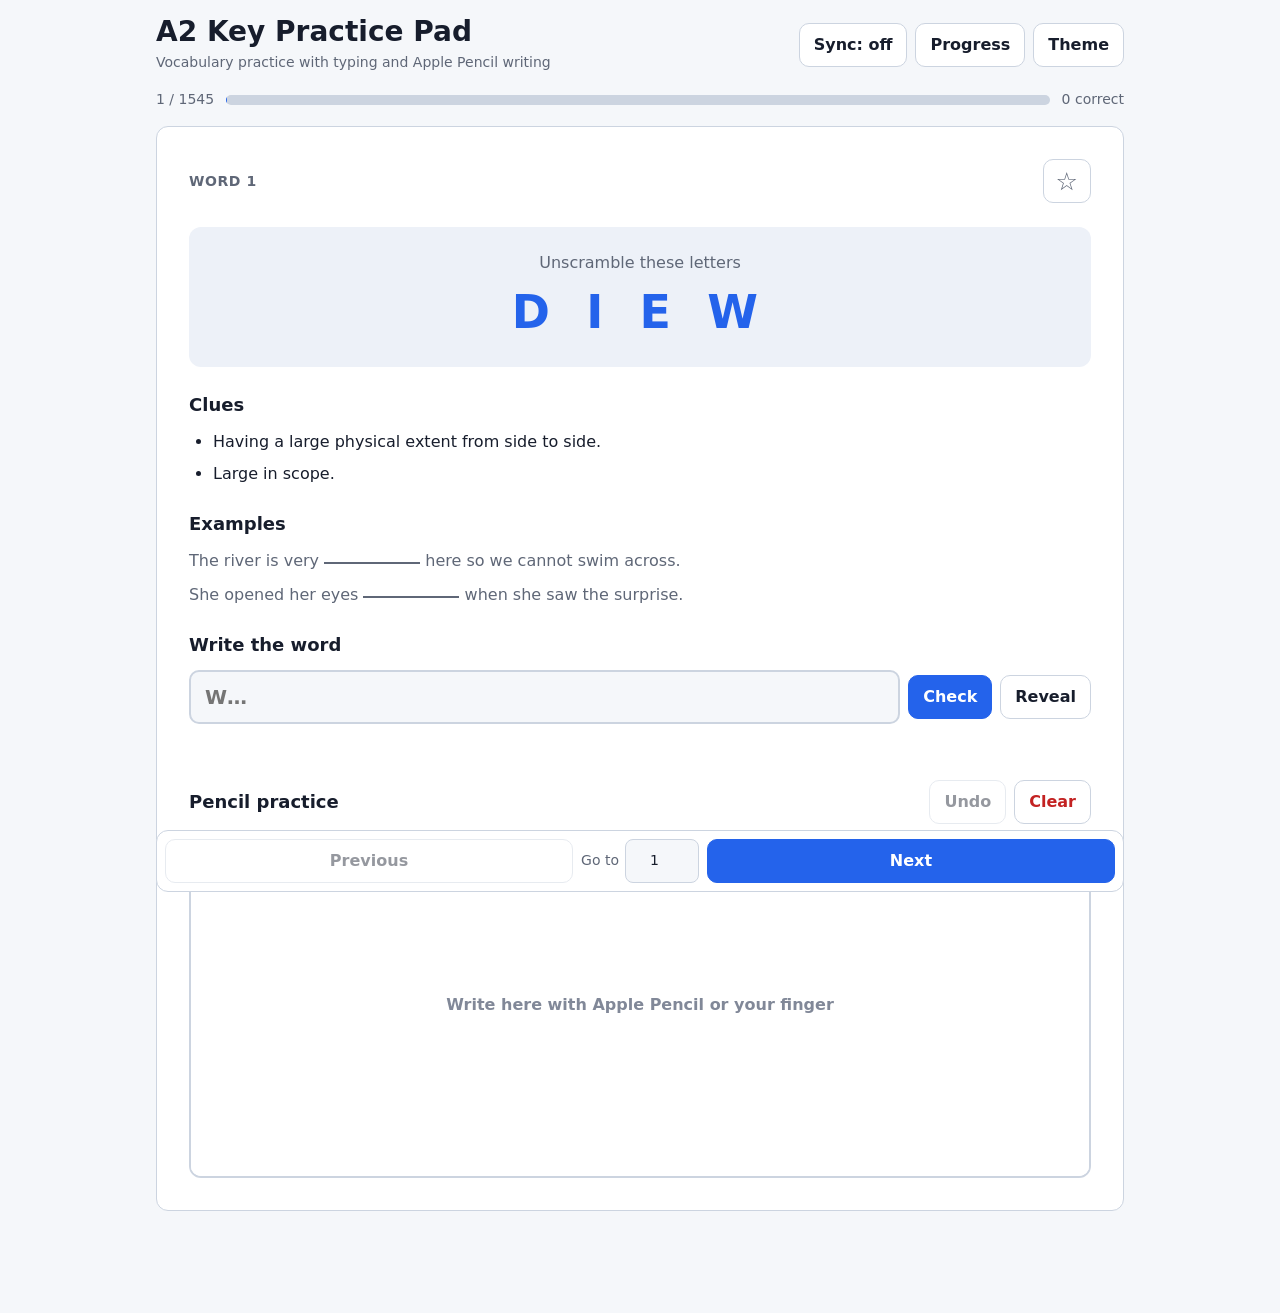
==== commit 43637684: "publish: update A2 Key practice app Co-authored-by: Copilot <223556219+Copilot@users.noreply.github." ====
--- a/a2-key/index.html
+++ b/a2-key/index.html
@@ -126,12 +126,12 @@
 
     <section class="scramble" aria-labelledby="scrambleHeading">
       <p id="scrambleHeading">Unscramble these letters</p>
-      <div class="letters" id="letters"></div>
+      <div class="letters" id="letters">Loading…</div>
     </section>
 
     <section class="section" aria-labelledby="cluesHeading">
       <h2 id="cluesHeading">Clues</h2>
-      <ul class="clues" id="clues"></ul>
+      <ul class="clues" id="clues"><li>Preparing the first question…</li></ul>
     </section>
 
     <section class="section" aria-labelledby="examplesHeading">
@@ -213,6 +213,19 @@
 const PROGRESS_FILENAME="a2-key-progress.json";
 const DEFAULT_GIST_ID="";
 const $=id=>document.getElementById(id);
+const memoryStore={};
+function safeGetItem(key){
+  try{const value=localStorage.getItem(key);if(value!==null)return value}catch(error){console.warn("Browser storage unavailable",error)}
+  return Object.prototype.hasOwnProperty.call(memoryStore,key)?memoryStore[key]:null;
+}
+function safeSetItem(key,value){
+  memoryStore[key]=value;
+  try{localStorage.setItem(key,value)}catch(error){console.warn("Browser storage unavailable",error)}
+}
+function safeRemoveItem(key){
+  delete memoryStore[key];
+  try{localStorage.removeItem(key)}catch(error){console.warn("Browser storage unavailable",error)}
+}
 const els={
   position:$("positionLabel"),progress:$("progressFill"),score:$("scoreLabel"),word:$("wordLabel"),
   star:$("starBtn"),letters:$("letters"),clues:$("clues"),examples:$("examples"),answer:$("answerInput"),
@@ -223,9 +236,19 @@
   sync:$("syncBtn"),syncDialog:$("syncDialog"),gist:$("gistInput"),token:$("tokenInput"),
   syncMessage:$("syncMessage"),saveSync:$("saveSyncBtn"),closeSync:$("closeSyncBtn")
 };
+addEventListener("error",event=>{
+  console.error("App startup failed",event.error||event.message);
+  if(els.letters.textContent==="Loading…"){
+    els.letters.textContent="Could not start";
+    els.clues.replaceChildren();
+    const item=document.createElement("li");
+    item.textContent="Reload the page. If this continues, browser storage may be blocked.";
+    els.clues.append(item);
+  }
+});
 function restoreState(){
   try{
-    const saved=JSON.parse(localStorage.getItem(STATE_KEY));
+    const saved=JSON.parse(safeGetItem(STATE_KEY));
     return saved&&typeof saved==="object"?{index:0,answers:{},results:{},starred:{},updatedAt:"",...saved}:{index:0,answers:{},results:{},starred:{},updatedAt:""};
   }catch{return {index:0,answers:{},results:{},starred:{},updatedAt:""}}
 }
@@ -236,7 +259,7 @@
   state.updatedAt=new Date().toISOString();
   clearTimeout(saveTimer);
   saveTimer=setTimeout(()=>{
-    localStorage.setItem(STATE_KEY,JSON.stringify(state));
+    safeSetItem(STATE_KEY,JSON.stringify(state));
     scheduleCloudSave();
   },100);
 }
@@ -313,25 +336,25 @@
   const key=String(state.index);if(state.starred[key])delete state.starred[key];else state.starred[key]=true;persist();render();
 });
 
-const root=document.documentElement,savedTheme=localStorage.getItem(THEME_KEY);
+const root=document.documentElement,savedTheme=safeGetItem(THEME_KEY);
 if(savedTheme)root.dataset.theme=savedTheme;
 else if(matchMedia("(prefers-color-scheme: dark)").matches)root.dataset.theme="dark";
 els.theme.addEventListener("click",()=>{
-  root.dataset.theme=root.dataset.theme==="dark"?"light":"dark";localStorage.setItem(THEME_KEY,root.dataset.theme);
+  root.dataset.theme=root.dataset.theme==="dark"?"light":"dark";safeSetItem(THEME_KEY,root.dataset.theme);
 });
 els.stats.addEventListener("click",()=>{updateProgress();els.dialog.showModal()});
 els.closeStats.addEventListener("click",()=>els.dialog.close());
 els.reset.addEventListener("click",async()=>{
   if(!confirm("Reset all typed answers, scores, stars, and handwriting?"))return;
-  localStorage.removeItem(STATE_KEY);state={index:0,answers:{},results:{},starred:{},updatedAt:new Date().toISOString()};
+  safeRemoveItem(STATE_KEY);state={index:0,answers:{},results:{},starred:{},updatedAt:new Date().toISOString()};
   await clearAllDrawings();els.dialog.close();persist();render();
 });
 
 let cloudReady=false,cloudSaveTimer,cloudSaving=false,cloudQueued=false;
 function cloudConfig(){
   return {
-    gistId:localStorage.getItem(GIST_ID_KEY)||localStorage.getItem("maxchinese_gist_id")||DEFAULT_GIST_ID,
-    token:localStorage.getItem(GIST_TOKEN_KEY)||localStorage.getItem("maxchinese_gist_token")||""
+    gistId:safeGetItem(GIST_ID_KEY)||safeGetItem("maxchinese_gist_id")||DEFAULT_GIST_ID,
+    token:safeGetItem(GIST_TOKEN_KEY)||safeGetItem("maxchinese_gist_token")||""
   };
 }
 function isCloudConfigured(){
@@ -402,7 +425,7 @@
     if(remote&&String(remote.updatedAt||"")>String(state.updatedAt||"")){
       state={index:0,answers:{},results:{},starred:{},updatedAt:"",...remote};
       state.index=Math.max(0,Math.min(WORDS.length-1,Number(state.index)||0));
-      localStorage.setItem(STATE_KEY,JSON.stringify(state));render();
+      safeSetItem(STATE_KEY,JSON.stringify(state));render();
     }
     cloudReady=true;
     if(!remote||String(state.updatedAt||"")>String(remote.updatedAt||""))await saveCloudState();
@@ -422,7 +445,7 @@
 els.saveSync.addEventListener("click",async()=>{
   const gistId=els.gist.value.trim(),token=els.token.value.trim();
   if(!gistId||!token){setSyncStatus("error","Both fields are required.");return}
-  localStorage.setItem(GIST_ID_KEY,gistId);localStorage.setItem(GIST_TOKEN_KEY,token);
+  safeSetItem(GIST_ID_KEY,gistId);safeSetItem(GIST_TOKEN_KEY,token);
   await syncFromCloud(true);
 });
 
@@ -513,7 +536,7 @@
 }
 let resizeTimer;
 addEventListener("resize",()=>{clearTimeout(resizeTimer);resizeTimer=setTimeout(sizeCanvas,150)});
-addEventListener("pagehide",()=>{saveDrawing(String(state.index));localStorage.setItem(STATE_KEY,JSON.stringify(state))});
+addEventListener("pagehide",()=>{saveDrawing(String(state.index));safeSetItem(STATE_KEY,JSON.stringify(state))});
 document.addEventListener("visibilitychange",()=>{if(document.hidden)saveDrawing(String(state.index))});
 
 render();
@@ -521,13 +544,7 @@
   navigator.serviceWorker.register("service-worker.js").catch(error=>console.error("Service worker registration failed",error));
 }
 if(isCloudConfigured())syncFromCloud();
-else{
-  setSyncStatus("off");
-  setTimeout(()=>{
-    const config=cloudConfig();els.gist.value=config.gistId;els.token.value="";
-    setSyncStatus("off","Enter the parent setup details once on this iPad.");els.syncDialog.showModal();
-  },250);
-}
+else setSyncStatus("off");
 </script>
 </body>
 </html>
